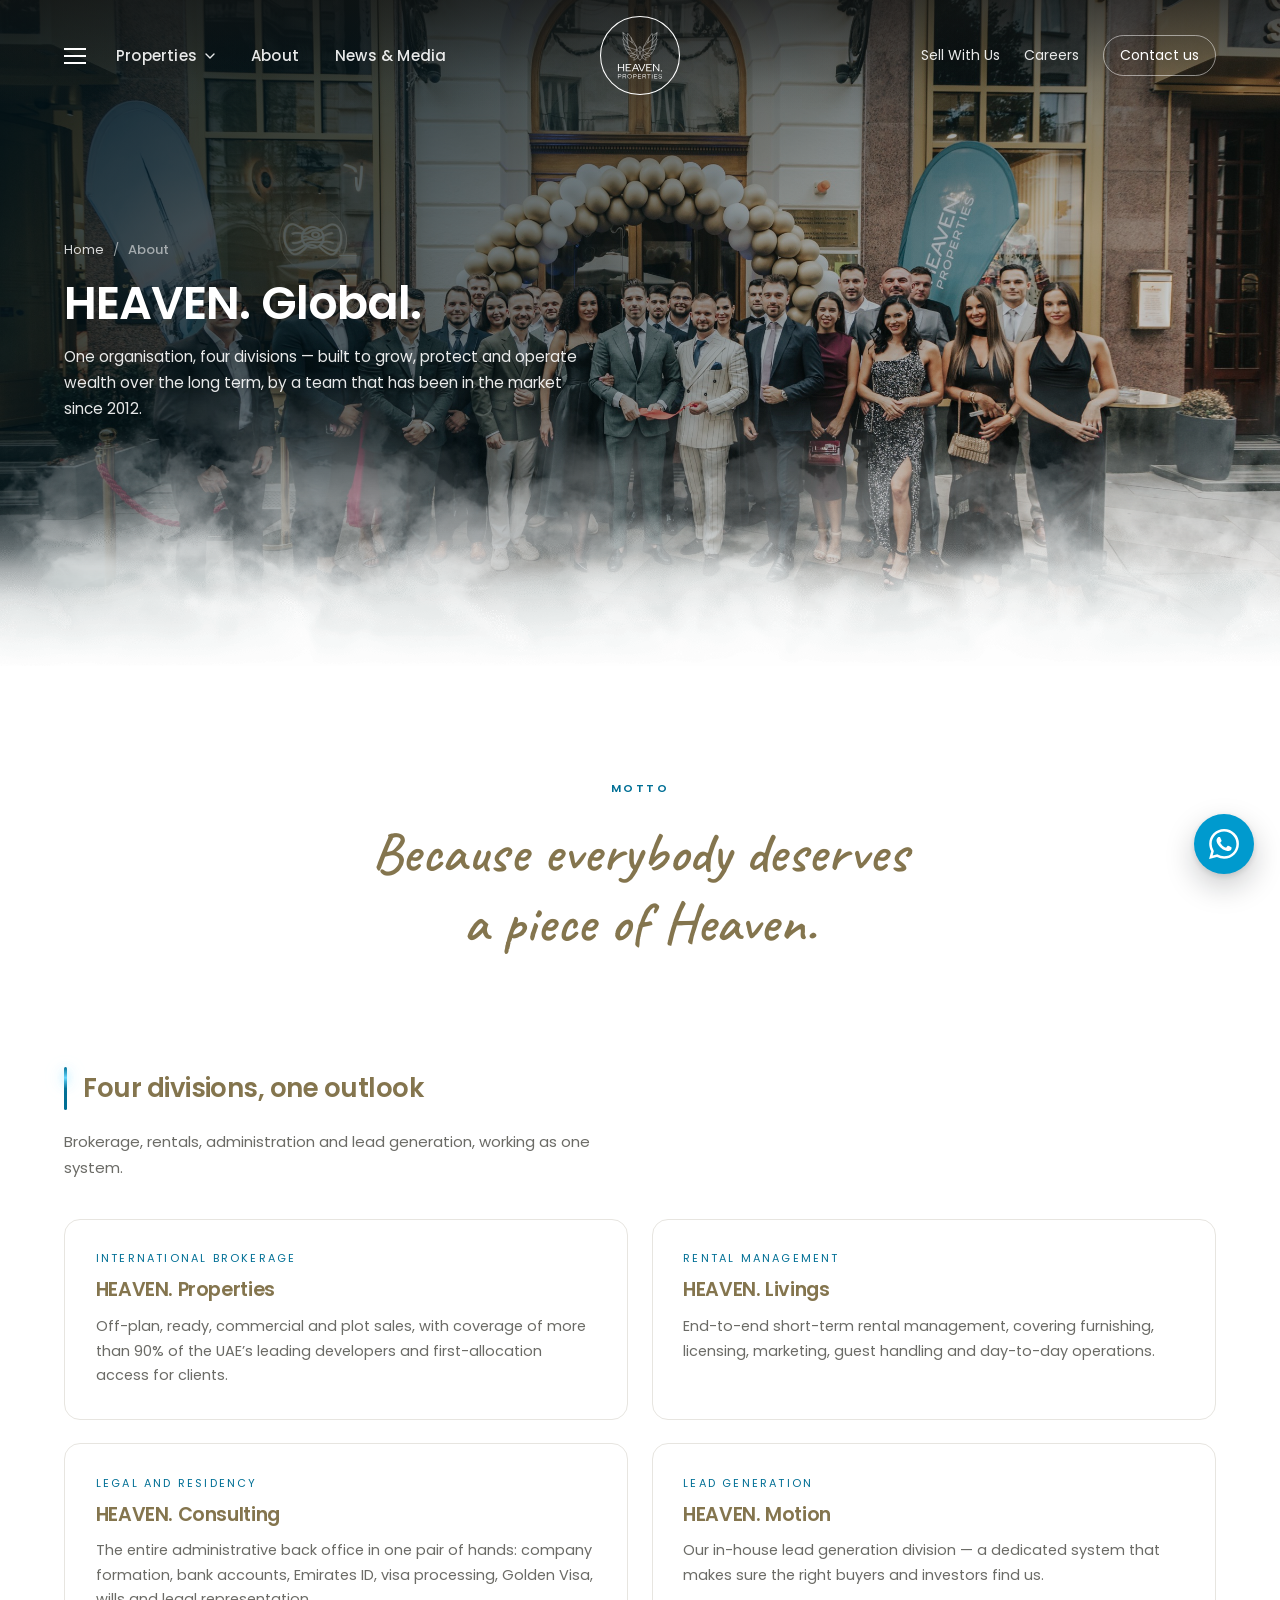
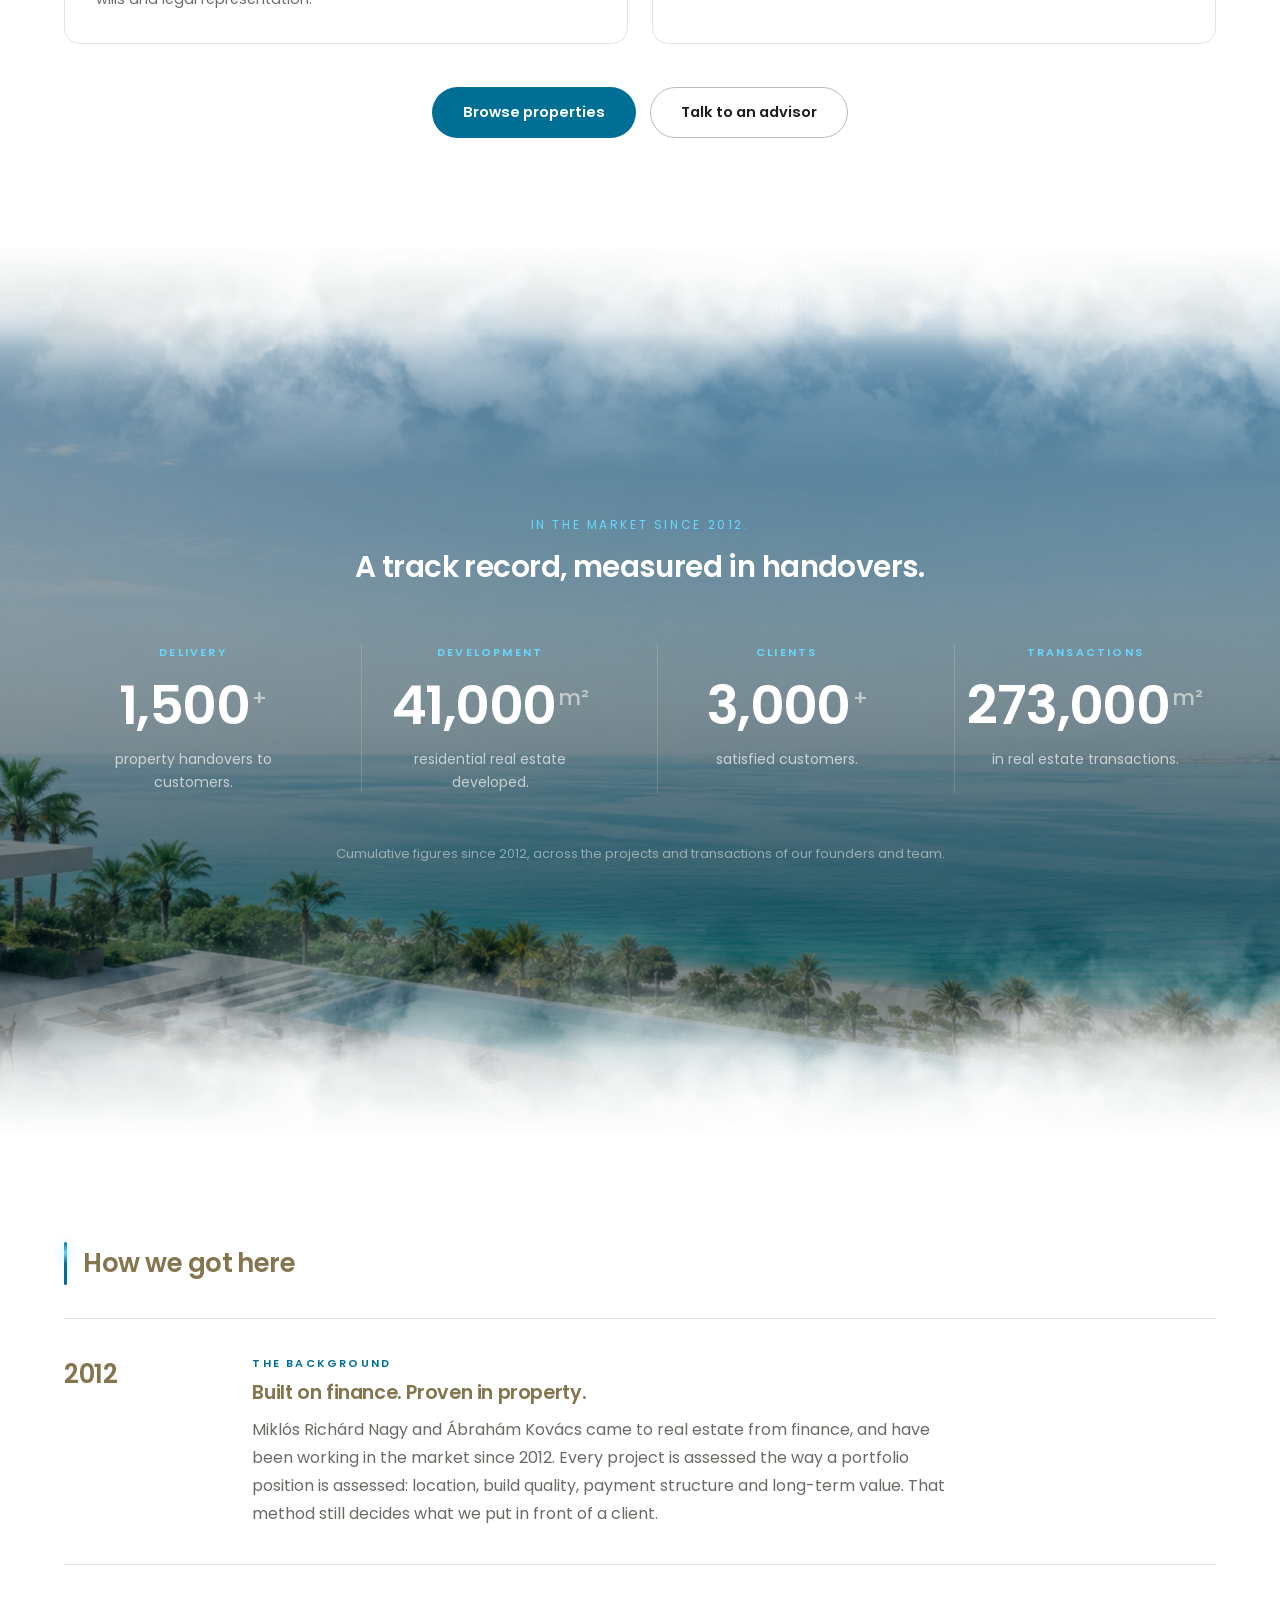
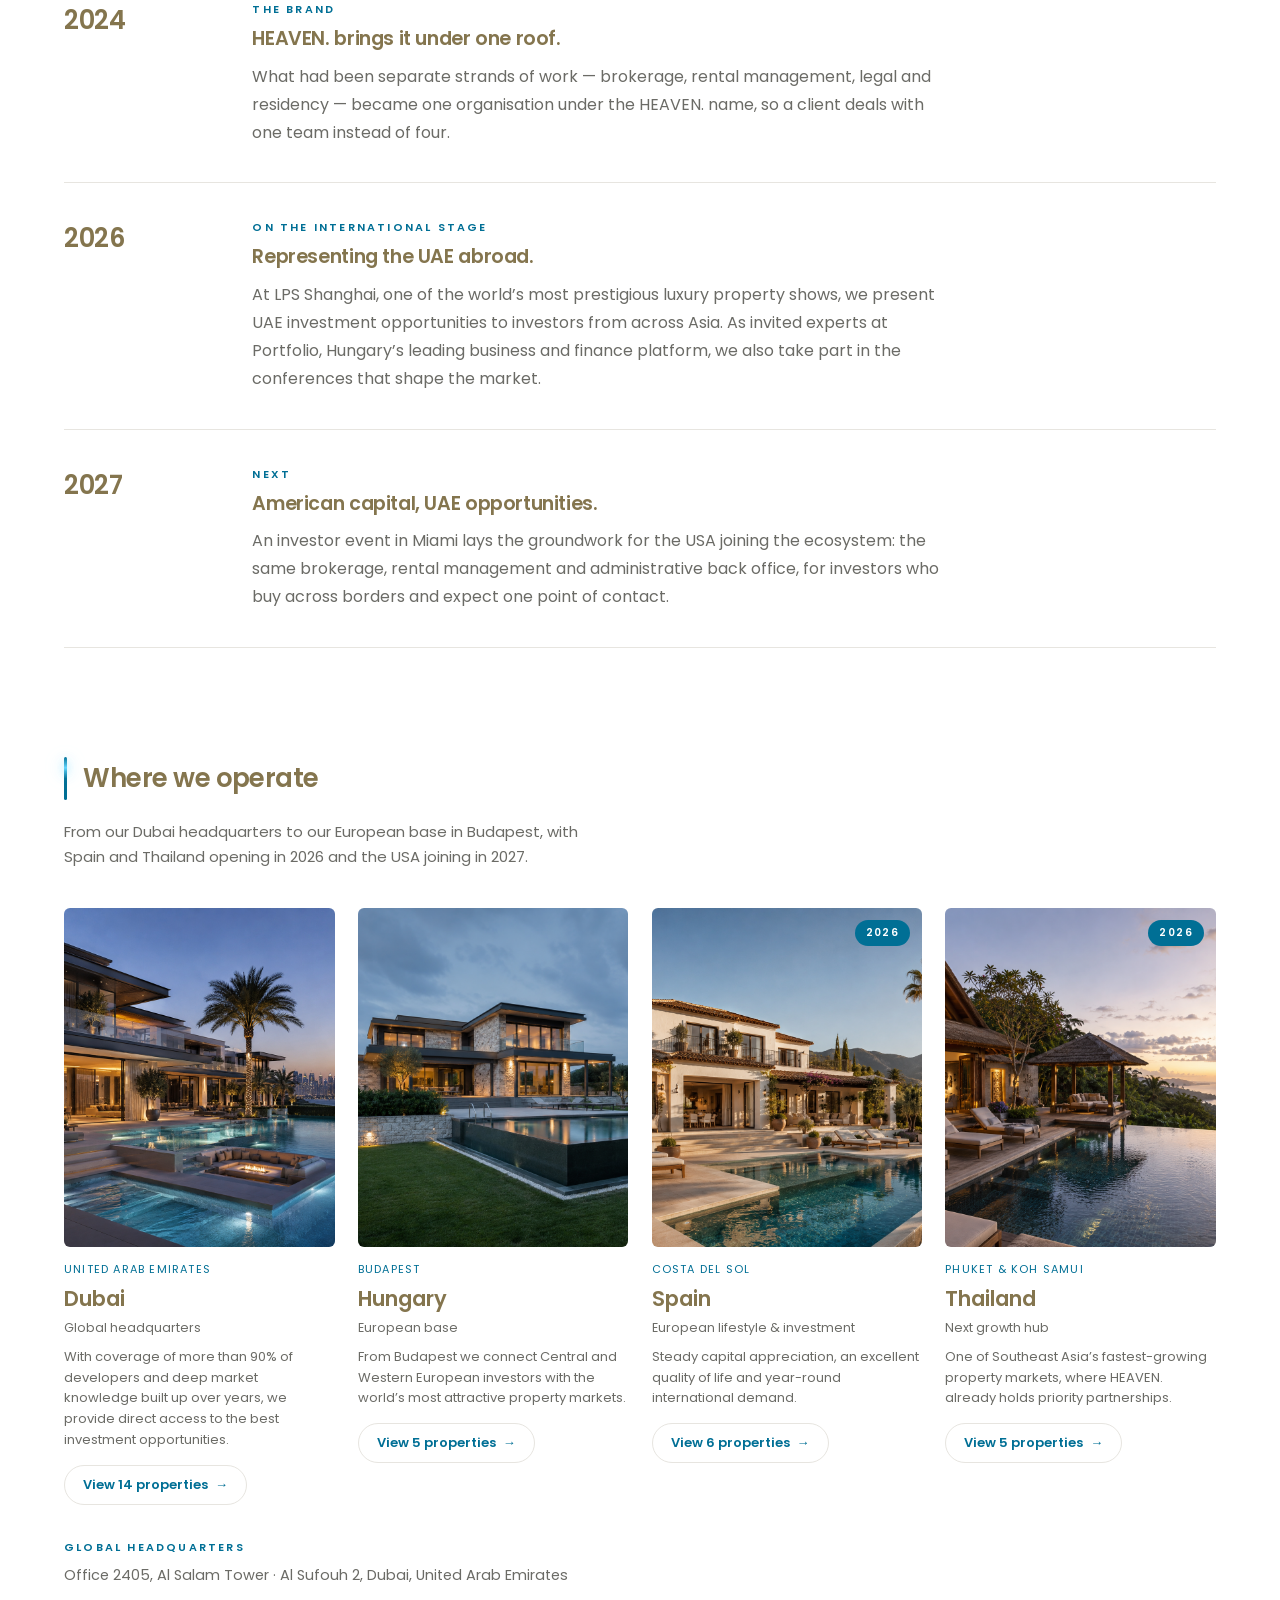
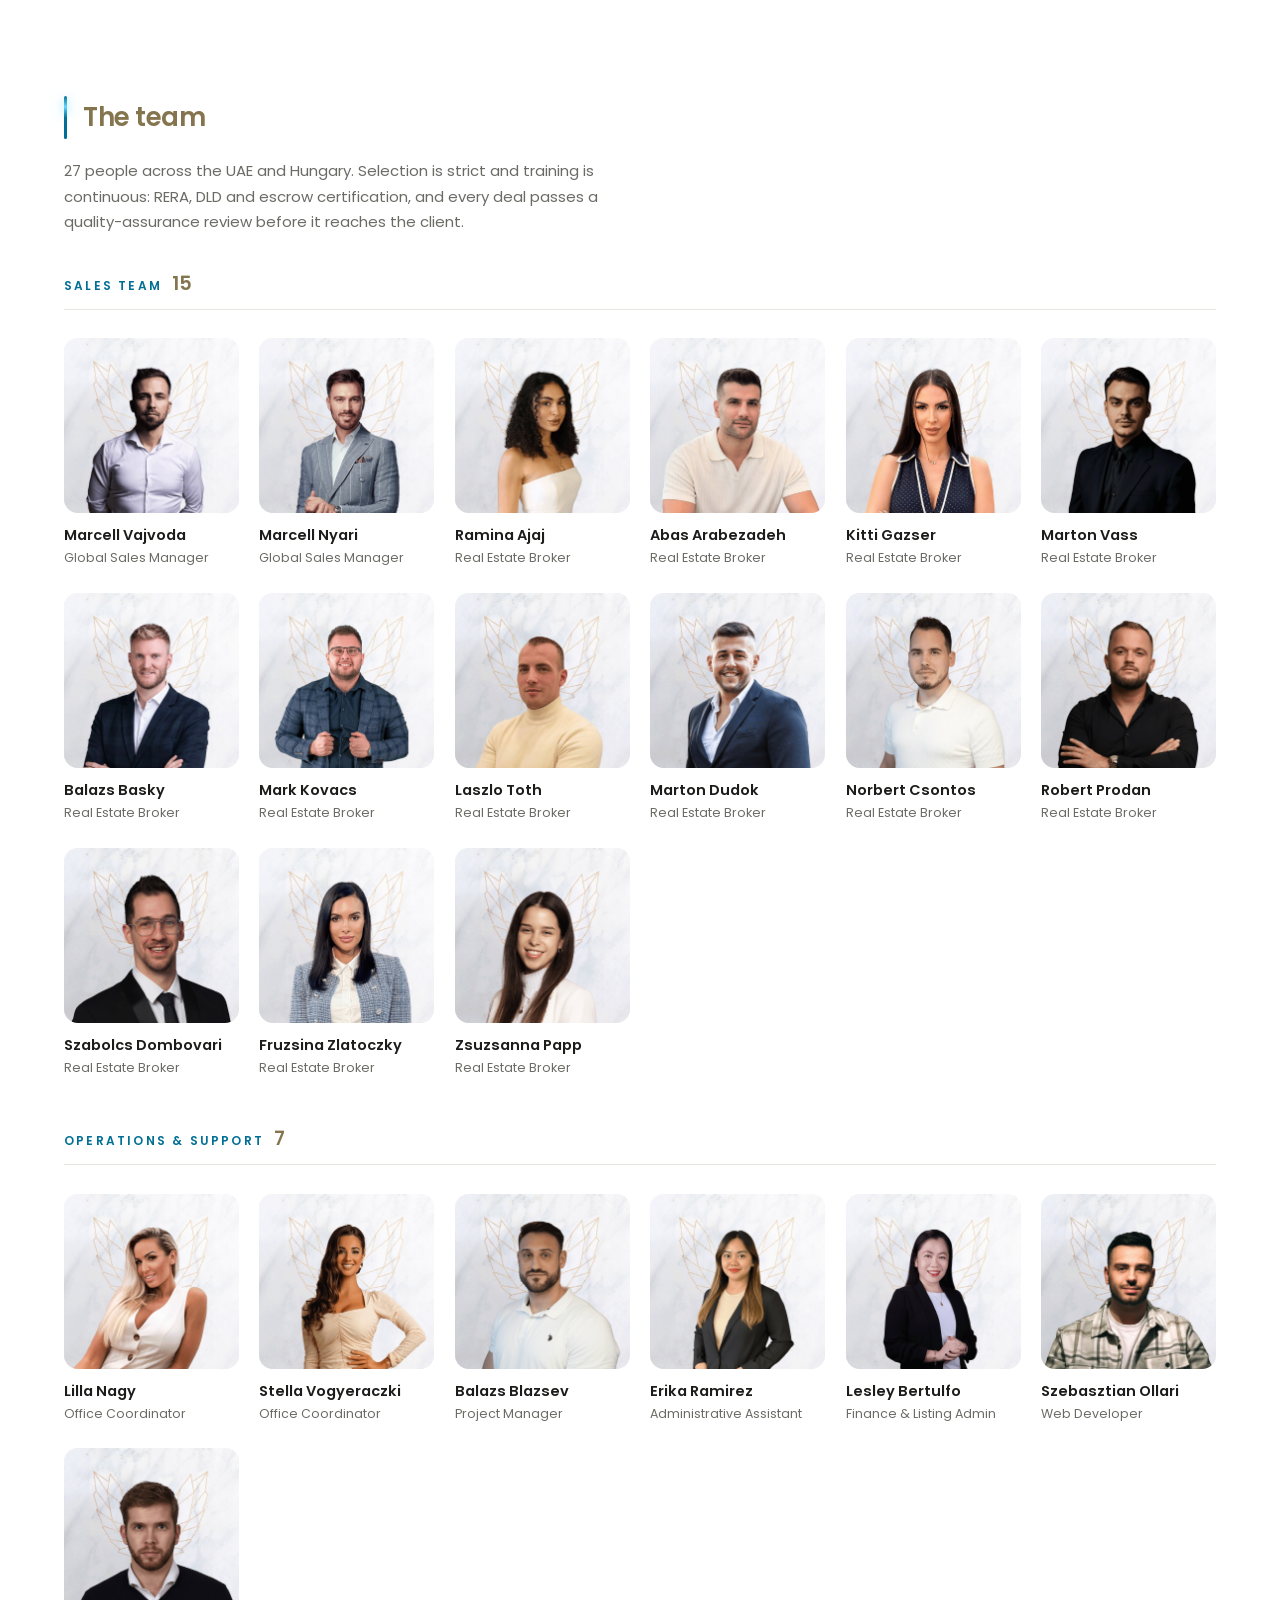
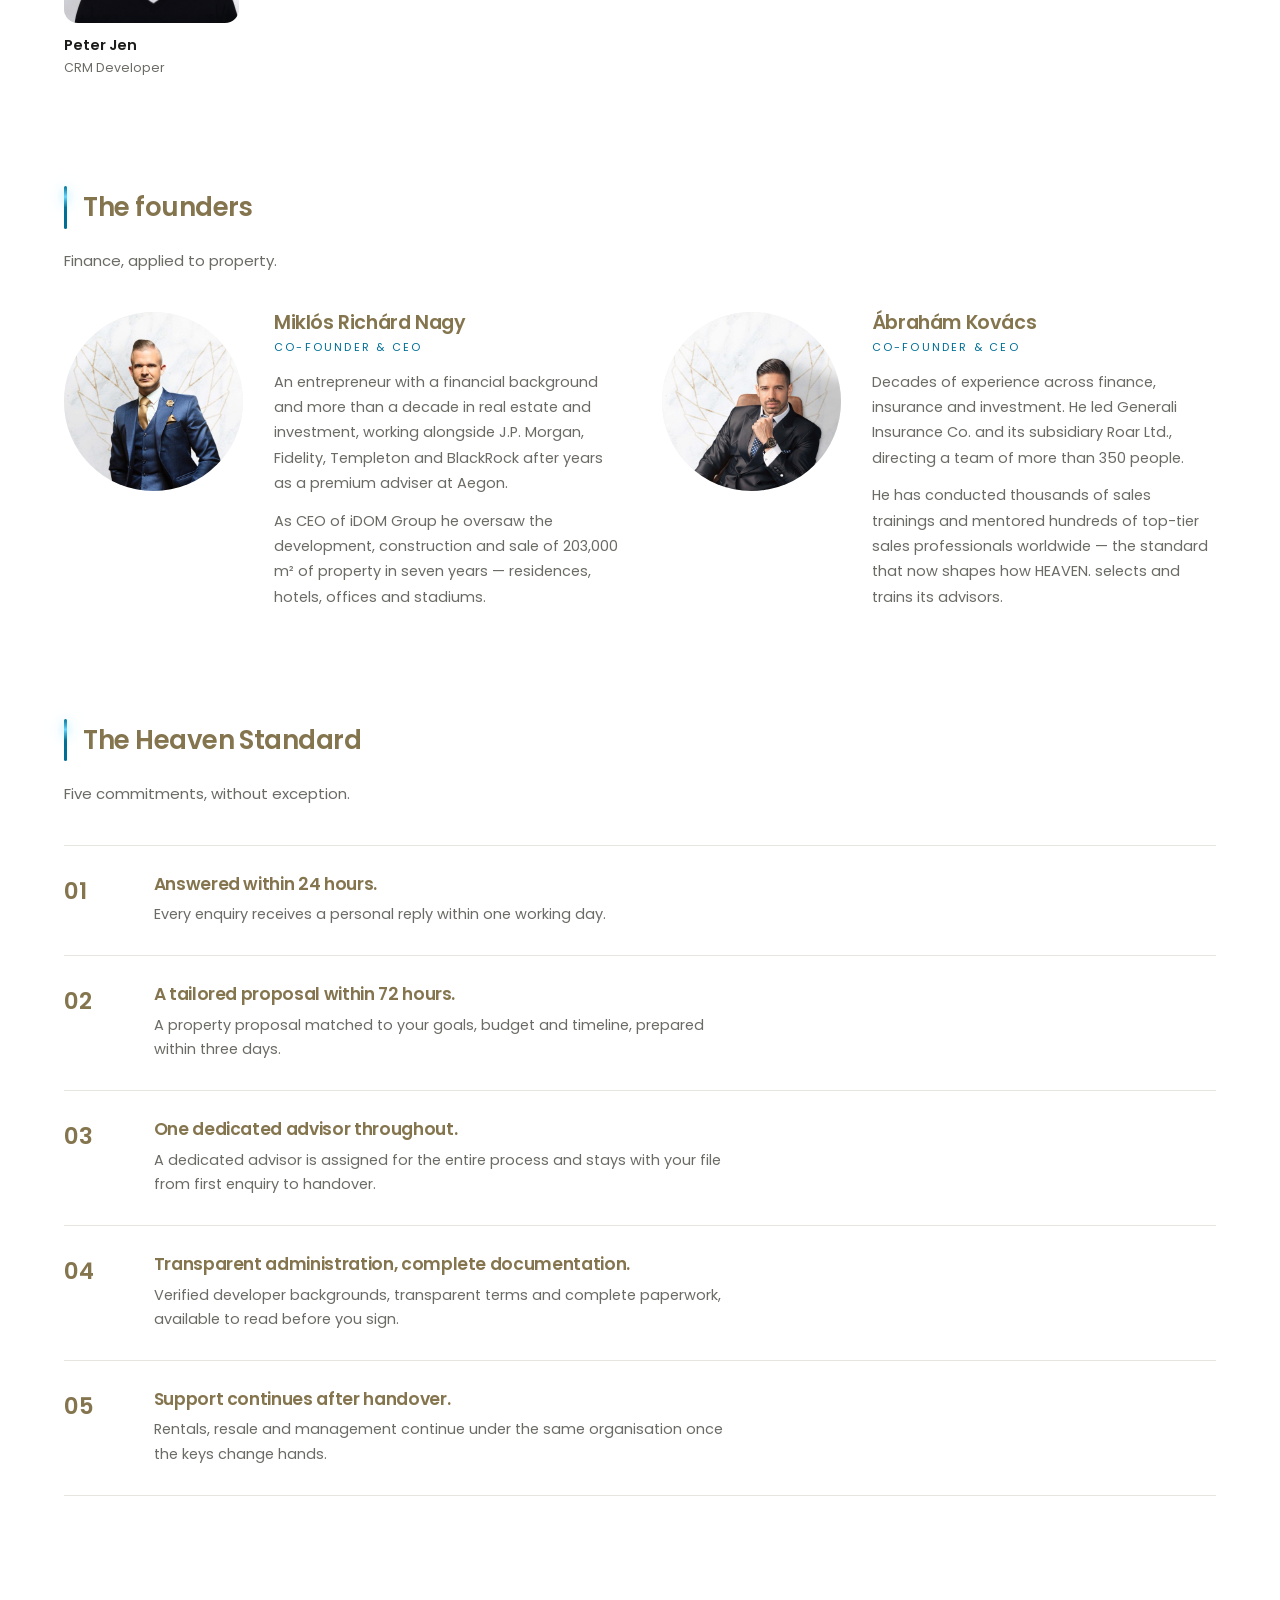
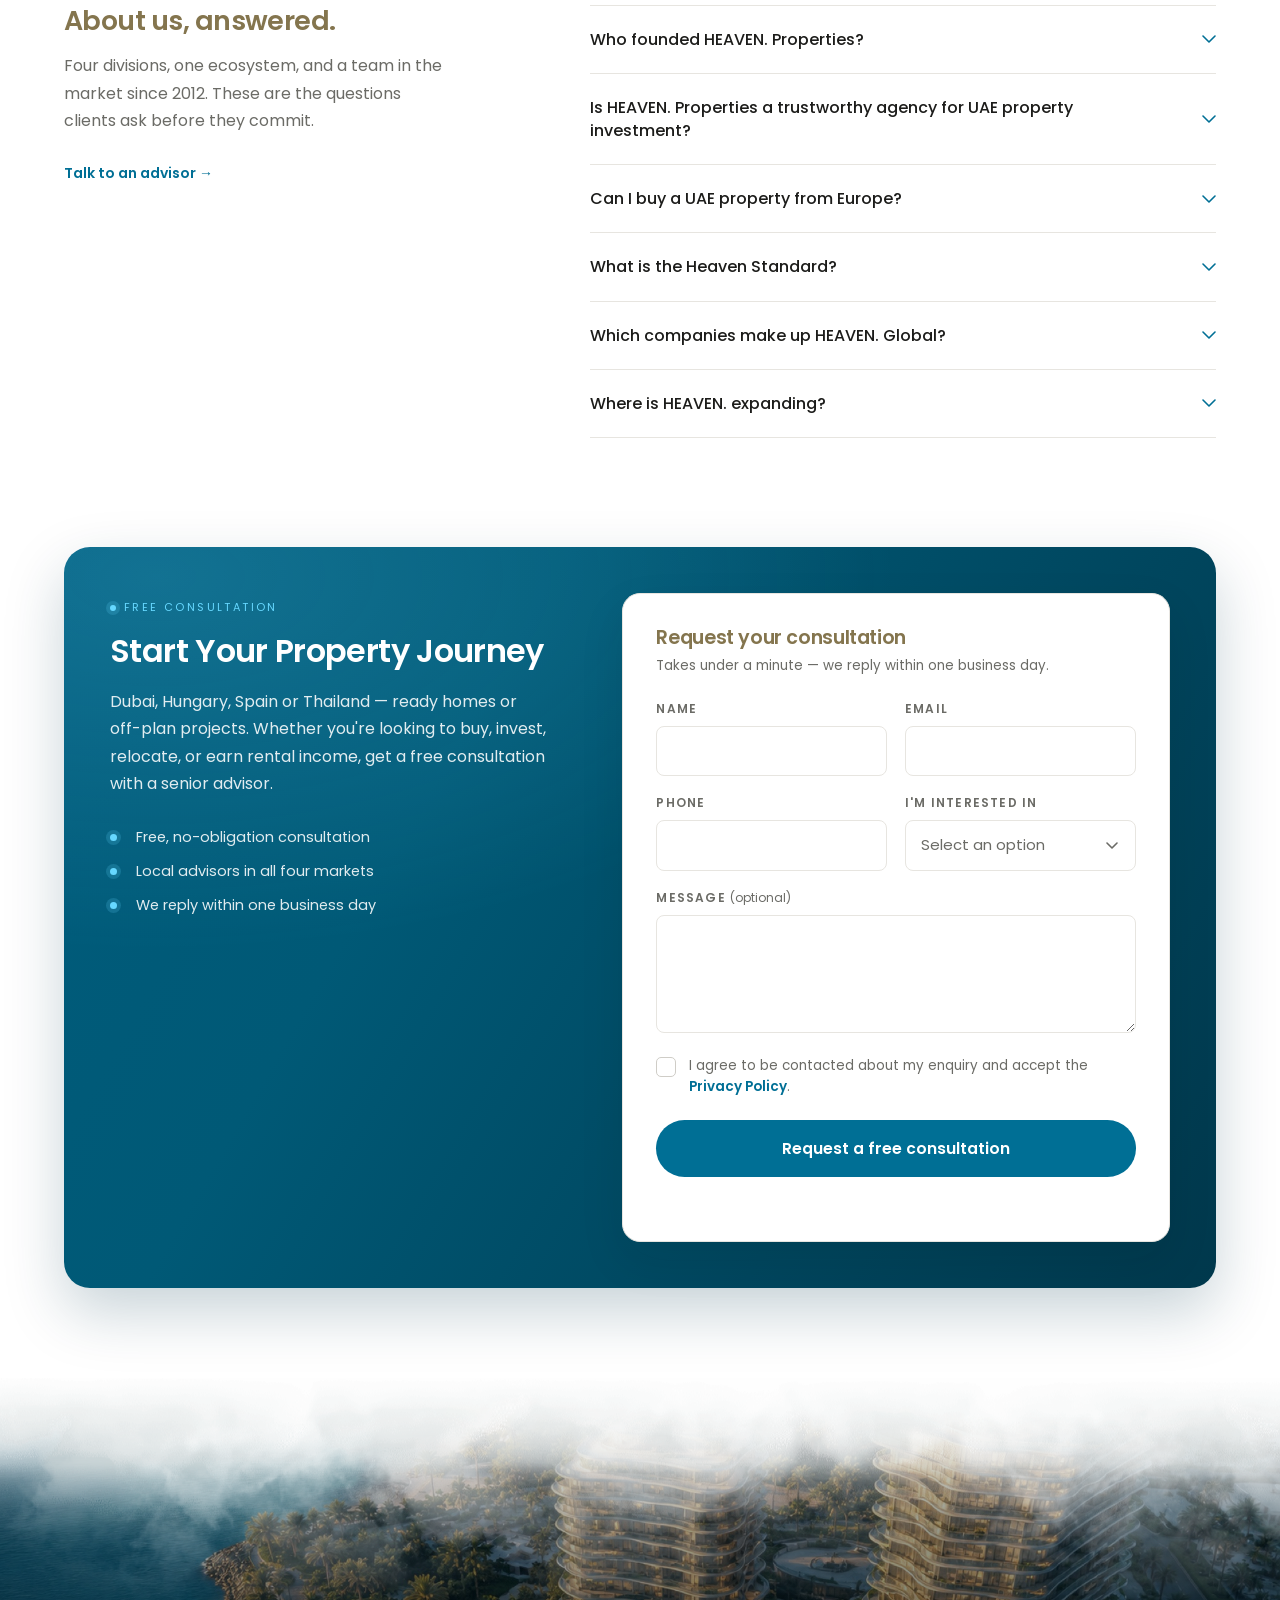
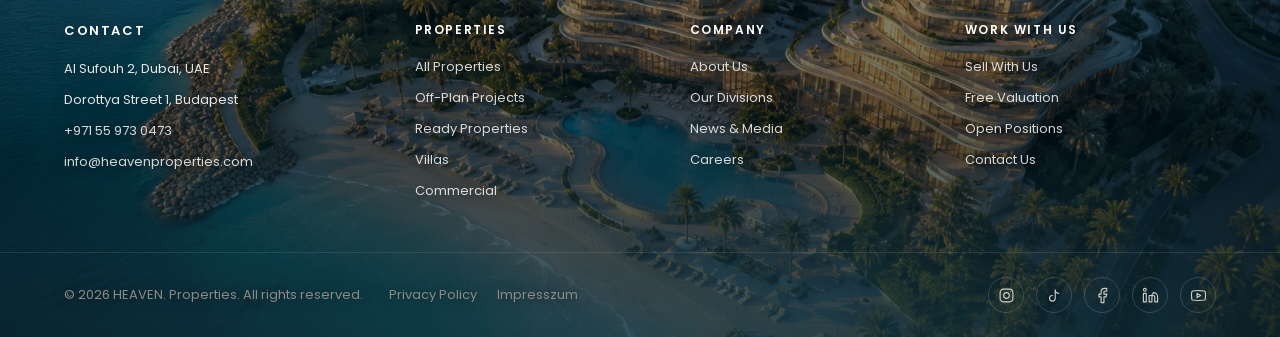
==== about.html @ e63c1677 "Fix photo tour top bar on mobile Co-Authored-By: Claude Opus 5 <noreply@anthropic.com>" ====
<!DOCTYPE html>
<html lang="en">
<head>
<meta charset="UTF-8">
<meta name="viewport" content="width=device-width, initial-scale=1.0">
<title>About &mdash; HEAVEN. Properties</title>
<meta name="description" content="HEAVEN. Global is a wealth-building ecosystem built on a team trading property since 2012: four divisions covering brokerage, rental management, legal and residency, and lead generation across the UAE, Hungary, Spain and Thailand.">
<link rel="preconnect" href="https://fonts.googleapis.com">
<link rel="preconnect" href="https://fonts.gstatic.com" crossorigin>
<link href="https://fonts.googleapis.com/css2?family=Poppins:wght@300;400;500;600;700&family=Caveat:wght@500;600&display=swap" rel="stylesheet">
<link rel="stylesheet" href="assets/styles.css?v=203">
</head>
<body>

<header class="site-header">
  <div class="header-overlay" id="headerOverlay">
    <div class="topbar">
      <div class="header-left">
        <button class="hamburger" id="hamburger" type="button" aria-label="Menu" aria-expanded="false" aria-controls="mobileMenu">
          <span></span><span></span><span></span>
        </button>
        <nav class="nav-left">
          <button class="nav-link" id="propertiesBtn" aria-expanded="false"
                  aria-controls="propertiesPanel" aria-haspopup="true">
            Properties
            <svg class="nav-chevron" width="10" height="6" viewBox="0 0 10 6" fill="none" aria-hidden="true">
              <path d="M1 1l4 4 4-4" stroke="currentColor" stroke-width="1.4" stroke-linecap="round" stroke-linejoin="round"/>
            </svg>
          </button>
          <a class="nav-link" href="/about.html">About</a>
          <a class="nav-link" href="/news.html">News &amp; Media</a>
        </nav>
      </div>

      <a class="logo" href="index.html" aria-label="Heaven Properties – home">
        <img src="/images/logo.svg" alt="Heaven Properties">
      </a>

      <div class="nav-right">
        <a href="/sell.html">Sell With Us</a>
        <a href="/careers.html">Careers</a>
        <a href="/contact.html" class="btn-ghost">Contact us</a>
      </div>
    </div>

    <div class="mega-panel" id="propertiesPanel" role="region" aria-label="Properties">
      <div class="mega-inner">
        <div class="mega-intro">
          <h2>Properties</h2>
          <p>Curated luxury homes across four destinations &mdash; from beachfront towers to lakeside estates.</p>
          <a href="/properties.html" class="pill">View All</a>
        </div>
        <div class="mega-cards">
          <a href="/properties.html?location=uae" class="dest-card">
            <div class="dest-swatch swatch" style="background-image:url('/images/country-dubai.png')"></div>
            <div class="dest-region">United Arab Emirates</div>
            <div class="dest-name">Dubai</div>
            <div class="dest-meta">Waterfront &amp; skyline residences</div>
          </a>
          <a href="/properties.html?location=hungary" class="dest-card">
            <div class="dest-swatch swatch" style="background-image:url('/images/country-hungary.png')"></div>
            <div class="dest-region">Budapest &amp; Balaton</div>
            <div class="dest-name">Hungary</div>
            <div class="dest-meta">Historic city &amp; lakeside estates</div>
          </a>
          <a href="/properties.html?location=spain" class="dest-card">
            <div class="dest-swatch swatch" style="background-image:url('/images/country-spain.png')"></div>
            <div class="dest-region">Costa del Sol &amp; Balearics</div>
            <div class="dest-name">Spain</div>
            <div class="dest-meta">Mediterranean villas &amp; fincas</div>
          </a>
          <a href="/properties.html?location=thailand" class="dest-card">
            <div class="dest-swatch swatch" style="background-image:url('/images/country-thailand.png')"></div>
            <div class="dest-region">Phuket &amp; Koh Samui</div>
            <div class="dest-name">Thailand</div>
            <div class="dest-meta">Tropical beachfront retreats</div>
          </a>
        </div>
      </div>
    </div>
  </div>

  </header>

<div class="mm-backdrop" id="mmBackdrop" hidden></div>
<div class="mobile-menu" id="mobileMenu" role="dialog" aria-modal="true" aria-label="Menu" hidden>
  <div class="mm-top">
    <button class="mm-close" id="mmClose" type="button" aria-label="Close menu">
      <svg viewBox="0 0 24 24" fill="none" stroke="currentColor" stroke-width="1.7" stroke-linecap="round" aria-hidden="true" focusable="false"><path d="M6 6 18 18M18 6 6 18"/></svg>
    </button>
  </div>

  <a class="mm-cta" href="/contact.html">
    <svg viewBox="0 0 24 24" aria-hidden="true"><path d="M3 6h18v12H3z"/><path d="m3 7 9 6 9-6"/></svg>
    Talk to an advisor
  </a>

  <nav class="mm-nav" aria-label="Main">
    <p class="mm-group">Browse</p>
    <a class="mm-item" href="/properties.html">
      <svg viewBox="0 0 24 24" aria-hidden="true"><path d="M3 10.5 12 4l9 6.5V20a1 1 0 0 1-1 1H4a1 1 0 0 1-1-1z"/><path d="M9.5 21v-6h5v6"/></svg>
      All properties</a>
    <a class="mm-item" href="/properties.html?location=uae">
      <svg viewBox="0 0 24 24" aria-hidden="true"><path d="M12 21s6.5-5.6 6.5-10.2A6.5 6.5 0 0 0 5.5 10.8C5.5 15.4 12 21 12 21Z"/><circle cx="12" cy="10.6" r="2.4"/></svg>
      Dubai</a>
    <a class="mm-item" href="/properties.html?location=hungary">
      <svg viewBox="0 0 24 24" aria-hidden="true"><path d="M12 21s6.5-5.6 6.5-10.2A6.5 6.5 0 0 0 5.5 10.8C5.5 15.4 12 21 12 21Z"/><circle cx="12" cy="10.6" r="2.4"/></svg>
      Hungary</a>
    <a class="mm-item" href="/properties.html?location=spain">
      <svg viewBox="0 0 24 24" aria-hidden="true"><path d="M12 21s6.5-5.6 6.5-10.2A6.5 6.5 0 0 0 5.5 10.8C5.5 15.4 12 21 12 21Z"/><circle cx="12" cy="10.6" r="2.4"/></svg>
      Spain</a>
    <a class="mm-item" href="/properties.html?location=thailand">
      <svg viewBox="0 0 24 24" aria-hidden="true"><path d="M12 21s6.5-5.6 6.5-10.2A6.5 6.5 0 0 0 5.5 10.8C5.5 15.4 12 21 12 21Z"/><circle cx="12" cy="10.6" r="2.4"/></svg>
      Thailand</a>

    <p class="mm-group">Company</p>
    <a class="mm-item" href="/about.html">
      <svg viewBox="0 0 24 24" aria-hidden="true"><circle cx="12" cy="12" r="9"/><path d="M12 16v-5M12 8h.01"/></svg>
      About</a>
    <a class="mm-item" href="/news.html">
      <svg viewBox="0 0 24 24" aria-hidden="true"><path d="M4 5h13v14H5a1 1 0 0 1-1-1z"/><path d="M17 8h3v9a2 2 0 0 1-3 1.7"/><path d="M7 9h7M7 13h7"/></svg>
      News &amp; Media</a>

    <p class="mm-group">Work with us</p>
    <a class="mm-item" href="/sell.html">
      <svg viewBox="0 0 24 24" aria-hidden="true"><path d="M3 9.5 12 4l9 5.5V20H3z"/><path d="M9 20v-5h6v5"/></svg>
      Sell With Us</a>
    <a class="mm-item" href="/careers.html">
      <svg viewBox="0 0 24 24" aria-hidden="true"><circle cx="9" cy="8" r="3.2"/><path d="M3 20a6 6 0 0 1 12 0"/><path d="M17 11h4M19 9v4"/></svg>
      Careers</a>
  </nav>

  <div class="mm-foot">
    <a href="tel:+971559730473">+971 55 973 0473</a>
    <a href="mailto:info@heavenproperties.com">info@heavenproperties.com</a>
  </div>
</div>

<div class="nav-scrim" id="navScrim" aria-hidden="true"></div>

<main class="about">
  <section class="page-hero">
    <div class="page-hero-bg" aria-hidden="true"></div>
    <div class="container page-hero-inner">
      <nav class="crumbs" aria-label="Breadcrumb">
        <a href="/index.html">Home</a><span>/</span>
        <span class="crumb-current">About</span>
      </nav>
      <h1>HEAVEN. Global.</h1>
      <p class="page-hero-lead">One organisation, four divisions &mdash; built to grow, protect and operate wealth over the long term, by a team that has been in the market since 2012.</p>
    </div>
    <!-- ugyanaz a kétrétegű felhősáv, mint a főoldali herónál:
         sodródó rétegek + a fehérbe futó tömör PNG -->
    <div class="hero-cloud-drift" aria-hidden="true">
      <span class="cloud-layer back"></span>
      <span class="cloud-layer mid"></span>
      <span class="cloud-layer front"></span>
    </div>
    <div class="hero-clouds" aria-hidden="true"></div>
  </section>

<section class="container motto">
  <span class="motto-label">Motto</span>
  <p class="motto-text">Because everybody deserves<br>a piece of Heaven.</p>
</section>

<section class="container about-divisions" id="divisions">
    <div class="section-head"><h2 class="section-title">Four divisions, one outlook</h2></div>
    <p class="section-lead">Brokerage, rentals, administration and lead generation, working as one system.</p>
    <div class="div-grid">
      <article class="div-card">
        <span class="div-eyebrow">International brokerage</span>
        <h3>HEAVEN. Properties</h3>
        <p>Off-plan, ready, commercial and plot sales, with coverage of more than 90% of the UAE&rsquo;s leading developers and first-allocation access for clients.</p>
      </article>
      <article class="div-card">
        <span class="div-eyebrow">Rental management</span>
        <h3>HEAVEN. Livings</h3>
        <p>End-to-end short-term rental management, covering furnishing, licensing, marketing, guest handling and day-to-day operations.</p>
      </article>
      <article class="div-card">
        <span class="div-eyebrow">Legal and residency</span>
        <h3>HEAVEN. Consulting</h3>
        <p>The entire administrative back office in one pair of hands: company formation, bank accounts, Emirates ID, visa processing, Golden Visa, wills and legal representation.</p>
      </article>
      <article class="div-card">
        <span class="div-eyebrow">Lead generation</span>
        <h3>HEAVEN. Motion</h3>
        <p>Our in-house lead generation division &mdash; a dedicated system that makes sure the right buyers and investors find us.</p>
      </article>
    </div>
    <div class="services-cta">
      <a class="btn-solid" href="/properties.html">Browse properties</a>
      <a class="btn-outline" href="#contact">Talk to an advisor</a>
    </div>
  </section>

<section class="stats-band">
  <div class="stats-bg" aria-hidden="true"></div>
  <div class="stats-glow" aria-hidden="true"></div>

  <!-- felhősáv felül: ugyanaz a felépítés, csak függőlegesen tükrözve -->
  <div class="cloud-band cloud-band--top" aria-hidden="true">
    <div class="cloud-drift">
      <span class="cloud-layer back"></span>
      <span class="cloud-layer front"></span>
    </div>
    <div class="cloud-solid"></div>
  </div>

  <div class="cloud-band cloud-band--bottom" aria-hidden="true">
    <div class="cloud-drift">
      <span class="cloud-layer back"></span>
      <span class="cloud-layer front"></span>
    </div>
    <div class="cloud-solid"></div>
  </div>

  <div class="container stats-inner">
  <div class="stats-head">
    <span class="stats-lead">In the market since 2012.</span>
    <h2>A track record, measured in handovers.</h2>
  </div>
  <div class="stats-grid">
    <div class="stat">
      <span class="stat-label">Delivery</span>
      <span class="stat-value">1,500<span class="stat-suffix">+</span></span>
      <span class="stat-desc">property handovers to customers.</span>
    </div>
    <div class="stat">
      <span class="stat-label">Development</span>
      <span class="stat-value">41,000<span class="stat-suffix">m²</span></span>
      <span class="stat-desc">residential real estate developed.</span>
    </div>
    <div class="stat">
      <span class="stat-label">Clients</span>
      <span class="stat-value">3,000<span class="stat-suffix">+</span></span>
      <span class="stat-desc">satisfied customers.</span>
    </div>
    <div class="stat">
      <span class="stat-label">Transactions</span>
      <span class="stat-value">273,000<span class="stat-suffix">m²</span></span>
      <span class="stat-desc">in real estate transactions.</span>
    </div>
  </div>
  <p class="stats-note">Cumulative figures since 2012, across the projects and transactions of our founders and team.</p>
</div>
</section>

  <section class="container about-timeline">
    <div class="section-head"><h2 class="section-title">How we got here</h2></div>
    <div class="tl-list">
      <article class="tl-item">
        <div class="tl-year">2012</div>
        <div class="tl-body">
          <span class="tl-eyebrow">The background</span>
          <h3>Built on finance. Proven in property.</h3>
          <p>Mikl&oacute;s Rich&aacute;rd Nagy and &Aacute;brah&aacute;m Kov&aacute;cs came to real estate from finance, and have been working in the market since 2012. Every project is assessed the way a portfolio position is assessed: location, build quality, payment structure and long-term value. That method still decides what we put in front of a client.</p>
        </div>
      </article>
      <article class="tl-item">
        <div class="tl-year">2024</div>
        <div class="tl-body">
          <span class="tl-eyebrow">The brand</span>
          <h3>HEAVEN. brings it under one roof.</h3>
          <p>What had been separate strands of work &mdash; brokerage, rental management, legal and residency &mdash; became one organisation under the HEAVEN. name, so a client deals with one team instead of four.</p>
        </div>
      </article>
      <article class="tl-item">
        <div class="tl-year">2026</div>
        <div class="tl-body">
          <span class="tl-eyebrow">On the international stage</span>
          <h3>Representing the UAE abroad.</h3>
          <p>At LPS Shanghai, one of the world&rsquo;s most prestigious luxury property shows, we present UAE investment opportunities to investors from across Asia. As invited experts at Portfolio, Hungary&rsquo;s leading business and finance platform, we also take part in the conferences that shape the market.</p>
        </div>
      </article>
      <article class="tl-item">
        <div class="tl-year">2027</div>
        <div class="tl-body">
          <span class="tl-eyebrow">Next</span>
          <h3>American capital, UAE opportunities.</h3>
          <p>An investor event in Miami lays the groundwork for the USA joining the ecosystem: the same brokerage, rental management and administrative back office, for investors who buy across borders and expect one point of contact.</p>
        </div>
      </article>
    </div>
  </section>

<section class="container about-locations">
    <div class="section-head"><h2 class="section-title">Where we operate</h2></div>
    <p class="section-lead">From our Dubai headquarters to our European base in Budapest, with Spain and Thailand opening in 2026 and the USA joining in 2027.</p>
    <div class="dest-grid">
      <article class="dest-card dest-card--static">
        <div class="dest-swatch swatch" style="background-image:url('/images/country-dubai.png')"></div>
        
        <div class="dest-region">United Arab Emirates</div>
        <div class="dest-name">Dubai</div>
        <div class="dest-meta">Global headquarters</div>
        <p class="dest-note">With coverage of more than 90% of developers and deep market knowledge built up over years, we provide direct access to the best investment opportunities.</p>
        <a class="dest-cta" href="/properties.html?location=uae">View 14 properties</a>
      </article>
      <article class="dest-card dest-card--static">
        <div class="dest-swatch swatch" style="background-image:url('/images/country-hungary.png')"></div>
        
        <div class="dest-region">Budapest</div>
        <div class="dest-name">Hungary</div>
        <div class="dest-meta">European base</div>
        <p class="dest-note">From Budapest we connect Central and Western European investors with the world&rsquo;s most attractive property markets.</p>
        <a class="dest-cta" href="/properties.html?location=hungary">View 5 properties</a>
      </article>
      <article class="dest-card dest-card--static">
        <div class="dest-swatch swatch" style="background-image:url('/images/country-spain.png')"></div>
        <span class="dest-flag">2026</span>
        <div class="dest-region">Costa del Sol</div>
        <div class="dest-name">Spain</div>
        <div class="dest-meta">European lifestyle &amp; investment</div>
        <p class="dest-note">Steady capital appreciation, an excellent quality of life and year-round international demand.</p>
        <a class="dest-cta" href="/properties.html?location=spain">View 6 properties</a>
      </article>
      <article class="dest-card dest-card--static">
        <div class="dest-swatch swatch" style="background-image:url('/images/country-thailand.png')"></div>
        <span class="dest-flag">2026</span>
        <div class="dest-region">Phuket &amp; Koh Samui</div>
        <div class="dest-name">Thailand</div>
        <div class="dest-meta">Next growth hub</div>
        <p class="dest-note">One of Southeast Asia&rsquo;s fastest-growing property markets, where HEAVEN. already holds priority partnerships.</p>
        <a class="dest-cta" href="/properties.html?location=thailand">View 5 properties</a>
      </article>
    </div>
    <address class="about-office">
      <span class="about-office-label">Global headquarters</span>
      Office 2405, Al Salam Tower &middot; Al Sufouh 2, Dubai, United Arab Emirates
    </address>
  </section>

<section class="container about-team">
    <div class="section-head"><h2 class="section-title">The team</h2></div>
    <p class="section-lead">27 people across the UAE and Hungary. Selection is strict and training is continuous: RERA, DLD and escrow certification, and every deal passes a quality-assurance review before it reaches the client.</p>

    <h3 class="team-head">Sales team <span>15</span></h3>
    <div class="tm-grid">
        <article class="tm">
          <div class="tm-photo"><img src="/images/team/vajvoda-marcell.jpg" alt="Marcell Vajvoda" loading="lazy"></div>
          <h4 class="tm-name">Marcell Vajvoda</h4><span class="tm-role">Global Sales Manager</span>
        </article>
        <article class="tm">
          <div class="tm-photo"><img src="/images/team/nyari-marcell.jpg" alt="Marcell Nyari" loading="lazy"></div>
          <h4 class="tm-name">Marcell Nyari</h4><span class="tm-role">Global Sales Manager</span>
        </article>
        <article class="tm">
          <div class="tm-photo"><img src="/images/team/ramina-ajaj.jpg" alt="Ramina Ajaj" loading="lazy"></div>
          <h4 class="tm-name">Ramina Ajaj</h4><span class="tm-role">Real Estate Broker</span>
        </article>
        <article class="tm">
          <div class="tm-photo"><img src="/images/team/abas-arabezadeh.jpg" alt="Abas Arabezadeh" loading="lazy"></div>
          <h4 class="tm-name">Abas Arabezadeh</h4><span class="tm-role">Real Estate Broker</span>
        </article>
        <article class="tm">
          <div class="tm-photo"><img src="/images/team/kitti-gazser.jpg" alt="Kitti Gazser" loading="lazy"></div>
          <h4 class="tm-name">Kitti Gazser</h4><span class="tm-role">Real Estate Broker</span>
        </article>
        <article class="tm">
          <div class="tm-photo"><img src="/images/team/marton-vass.jpg" alt="Marton Vass" loading="lazy"></div>
          <h4 class="tm-name">Marton Vass</h4><span class="tm-role">Real Estate Broker</span>
        </article>
        <article class="tm">
          <div class="tm-photo"><img src="/images/team/balazs-basky.jpg" alt="Balazs Basky" loading="lazy"></div>
          <h4 class="tm-name">Balazs Basky</h4><span class="tm-role">Real Estate Broker</span>
        </article>
        <article class="tm">
          <div class="tm-photo"><img src="/images/team/mark-kovacs.jpg" alt="Mark Kovacs" loading="lazy"></div>
          <h4 class="tm-name">Mark Kovacs</h4><span class="tm-role">Real Estate Broker</span>
        </article>
        <article class="tm">
          <div class="tm-photo"><img src="/images/team/laszlo-toth.jpg" alt="Laszlo Toth" loading="lazy"></div>
          <h4 class="tm-name">Laszlo Toth</h4><span class="tm-role">Real Estate Broker</span>
        </article>
        <article class="tm">
          <div class="tm-photo"><img src="/images/team/marton-dudok.jpg" alt="Marton Dudok" loading="lazy"></div>
          <h4 class="tm-name">Marton Dudok</h4><span class="tm-role">Real Estate Broker</span>
        </article>
        <article class="tm">
          <div class="tm-photo"><img src="/images/team/norbert-csontos.jpg" alt="Norbert Csontos" loading="lazy"></div>
          <h4 class="tm-name">Norbert Csontos</h4><span class="tm-role">Real Estate Broker</span>
        </article>
        <article class="tm">
          <div class="tm-photo"><img src="/images/team/robert-prodan.jpg" alt="Robert Prodan" loading="lazy"></div>
          <h4 class="tm-name">Robert Prodan</h4><span class="tm-role">Real Estate Broker</span>
        </article>
        <article class="tm">
          <div class="tm-photo"><img src="/images/team/szabolcs-dombovari.jpg" alt="Szabolcs Dombovari" loading="lazy"></div>
          <h4 class="tm-name">Szabolcs Dombovari</h4><span class="tm-role">Real Estate Broker</span>
        </article>
        <article class="tm">
          <div class="tm-photo"><img src="/images/team/fruzsina-zlatoczky.jpg" alt="Fruzsina Zlatoczky" loading="lazy"></div>
          <h4 class="tm-name">Fruzsina Zlatoczky</h4><span class="tm-role">Real Estate Broker</span>
        </article>
        <article class="tm">
          <div class="tm-photo"><img src="/images/team/zsuzsanna-papp.jpg" alt="Zsuzsanna Papp" loading="lazy"></div>
          <h4 class="tm-name">Zsuzsanna Papp</h4><span class="tm-role">Real Estate Broker</span>
        </article>
    </div>

    <h3 class="team-head team-head--second">Operations &amp; support <span>7</span></h3>
    <div class="tm-grid">
        <article class="tm">
          <div class="tm-photo"><img src="/images/team/lilla-nagy.jpg" alt="Lilla Nagy" loading="lazy"></div>
          <h4 class="tm-name">Lilla Nagy</h4><span class="tm-role">Office Coordinator</span>
        </article>
        <article class="tm">
          <div class="tm-photo"><img src="/images/team/stella-vogyeraczki.jpg" alt="Stella Vogyeraczki" loading="lazy"></div>
          <h4 class="tm-name">Stella Vogyeraczki</h4><span class="tm-role">Office Coordinator</span>
        </article>
        <article class="tm">
          <div class="tm-photo"><img src="/images/team/balazs-blazsev.jpg" alt="Balazs Blazsev" loading="lazy"></div>
          <h4 class="tm-name">Balazs Blazsev</h4><span class="tm-role">Project Manager</span>
        </article>
        <article class="tm">
          <div class="tm-photo"><img src="/images/team/erika-ramirez.jpg" alt="Erika Ramirez" loading="lazy"></div>
          <h4 class="tm-name">Erika Ramirez</h4><span class="tm-role">Administrative Assistant</span>
        </article>
        <article class="tm">
          <div class="tm-photo"><img src="/images/team/lesley-bertulfo.jpg" alt="Lesley Bertulfo" loading="lazy"></div>
          <h4 class="tm-name">Lesley Bertulfo</h4><span class="tm-role">Finance &amp; Listing Admin</span>
        </article>
        <article class="tm">
          <div class="tm-photo"><img src="/images/team/szebasztian-ollari.jpg" alt="Szebasztian Ollari" loading="lazy"></div>
          <h4 class="tm-name">Szebasztian Ollari</h4><span class="tm-role">Web Developer</span>
        </article>
        <article class="tm">
          <div class="tm-photo"><img src="/images/team/peter-jen.jpg" alt="Peter Jen" loading="lazy"></div>
          <h4 class="tm-name">Peter Jen</h4><span class="tm-role">CRM Developer</span>
        </article>
    </div>
  </section>

  <section class="container about-founders">
    <div class="section-head"><h2 class="section-title">The founders</h2></div>
    <p class="section-lead">Finance, applied to property.</p>
    <div class="founder-grid">
      <article class="founder">
        <div class="founder-photo"><img src="/images/team/miklos-nagy.jpg" alt="Mikl&oacute;s Rich&aacute;rd Nagy" loading="lazy"></div>
        <div class="founder-text">
          <h3>Mikl&oacute;s Rich&aacute;rd Nagy</h3>
          <span class="founder-role">Co-Founder &amp; CEO</span>
          <p>An entrepreneur with a financial background and more than a decade in real estate and investment, working alongside J.P. Morgan, Fidelity, Templeton and BlackRock after years as a premium adviser at Aegon.</p>
          <p>As CEO of iDOM Group he oversaw the development, construction and sale of 203,000 m&sup2; of property in seven years &mdash; residences, hotels, offices and stadiums.</p>
        </div>
      </article>
      <article class="founder">
        <div class="founder-photo"><img src="/images/team/abraham-kovacs.jpg" alt="&Aacute;brah&aacute;m Kov&aacute;cs" loading="lazy"></div>
        <div class="founder-text">
          <h3>&Aacute;brah&aacute;m Kov&aacute;cs</h3>
          <span class="founder-role">Co-Founder &amp; CEO</span>
          <p>Decades of experience across finance, insurance and investment. He led Generali Insurance Co. and its subsidiary Roar Ltd., directing a team of more than 350 people.</p>
          <p>He has conducted thousands of sales trainings and mentored hundreds of top-tier sales professionals worldwide &mdash; the standard that now shapes how HEAVEN. selects and trains its advisors.</p>
        </div>
      </article>
    </div>
  </section>

<section class="container about-standard">
    <div class="section-head"><h2 class="section-title">The Heaven Standard</h2></div>
    <p class="section-lead">Five commitments, without exception.</p>
    <ol class="std-list">
      <li class="std-item">
        <span class="std-num">01</span>
        <div><h3>Answered within 24 hours.</h3><p>Every enquiry receives a personal reply within one working day.</p></div>
      </li>
      <li class="std-item">
        <span class="std-num">02</span>
        <div><h3>A tailored proposal within 72 hours.</h3><p>A property proposal matched to your goals, budget and timeline, prepared within three days.</p></div>
      </li>
      <li class="std-item">
        <span class="std-num">03</span>
        <div><h3>One dedicated advisor throughout.</h3><p>A dedicated advisor is assigned for the entire process and stays with your file from first enquiry to handover.</p></div>
      </li>
      <li class="std-item">
        <span class="std-num">04</span>
        <div><h3>Transparent administration, complete documentation.</h3><p>Verified developer backgrounds, transparent terms and complete paperwork, available to read before you sign.</p></div>
      </li>
      <li class="std-item">
        <span class="std-num">05</span>
        <div><h3>Support continues after handover.</h3><p>Rentals, resale and management continue under the same organisation once the keys change hands.</p></div>
      </li>
    </ol>
  </section>

  <section class="faq">
    <div class="container faq-grid">
      <div class="faq-intro">
        <h2>About us, answered.</h2>
        <p>Four divisions, one ecosystem, and a team in the market since 2012. These are the questions clients ask before they commit.</p>
        <a class="link-teal" href="#contact">Talk to an advisor &rarr;</a>
      </div>
      <div class="faq-list">
      <details class="faq-item">
        <summary>
          Who founded HEAVEN. Properties?
          <svg class="faq-chevron" width="14" height="8" viewBox="0 0 14 8" fill="none" aria-hidden="true">
            <path d="M1 1l6 6 6-6" stroke="currentColor" stroke-width="1.6" stroke-linecap="round" stroke-linejoin="round"/>
          </svg>
        </summary>
        <div class="faq-answer">Mikl&oacute;s Rich&aacute;rd Nagy and &Aacute;brah&aacute;m Kov&aacute;cs, both from finance rather than estate agency. They have been working in property since 2012; the HEAVEN. brand brought their divisions under one roof in 2024. That background is why every project is assessed like a portfolio position: location, build quality, payment structure and long-term value.</div>
      </details>
      <details class="faq-item">
        <summary>
          Is HEAVEN. Properties a trustworthy agency for UAE property investment?
          <svg class="faq-chevron" width="14" height="8" viewBox="0 0 14 8" fill="none" aria-hidden="true">
            <path d="M1 1l6 6 6-6" stroke="currentColor" stroke-width="1.6" stroke-linecap="round" stroke-linejoin="round"/>
          </svg>
        </summary>
        <div class="faq-answer">Every advisor holds RERA, DLD and escrow certification, and every deal passes a quality-assurance review before it reaches you. We work with more than 90% of the UAE&rsquo;s leading developers, and the track record behind that is 1,500+ handovers and 273,000 m&sup2; transacted since 2012.</div>
      </details>
      <details class="faq-item">
        <summary>
          Can I buy a UAE property from Europe?
          <svg class="faq-chevron" width="14" height="8" viewBox="0 0 14 8" fill="none" aria-hidden="true">
            <path d="M1 1l6 6 6-6" stroke="currentColor" stroke-width="1.6" stroke-linecap="round" stroke-linejoin="round"/>
          </svg>
        </summary>
        <div class="faq-answer">Yes. Our European base in Budapest exists for exactly that, and HEAVEN. Consulting handles the administrative side &mdash; company formation, bank accounts, Emirates ID, visa processing and legal representation &mdash; so you deal with one organisation rather than five.</div>
      </details>
      <details class="faq-item">
        <summary>
          What is the Heaven Standard?
          <svg class="faq-chevron" width="14" height="8" viewBox="0 0 14 8" fill="none" aria-hidden="true">
            <path d="M1 1l6 6 6-6" stroke="currentColor" stroke-width="1.6" stroke-linecap="round" stroke-linejoin="round"/>
          </svg>
        </summary>
        <div class="faq-answer">Five commitments we hold to without exception: a personal reply within 24 hours, a tailored proposal within 72 hours, one dedicated advisor throughout, transparent administration with complete documentation, and continued support after handover.</div>
      </details>
      <details class="faq-item">
        <summary>
          Which companies make up HEAVEN. Global?
          <svg class="faq-chevron" width="14" height="8" viewBox="0 0 14 8" fill="none" aria-hidden="true">
            <path d="M1 1l6 6 6-6" stroke="currentColor" stroke-width="1.6" stroke-linecap="round" stroke-linejoin="round"/>
          </svg>
        </summary>
        <div class="faq-answer">Four divisions. HEAVEN. Properties handles brokerage, HEAVEN. Livings runs rental management, HEAVEN. Consulting carries the administrative and legal back office, and HEAVEN. Motion is our in-house lead generation.</div>
      </details>
      <details class="faq-item">
        <summary>
          Where is HEAVEN. expanding?
          <svg class="faq-chevron" width="14" height="8" viewBox="0 0 14 8" fill="none" aria-hidden="true">
            <path d="M1 1l6 6 6-6" stroke="currentColor" stroke-width="1.6" stroke-linecap="round" stroke-linejoin="round"/>
          </svg>
        </summary>
        <div class="faq-answer">Spain and Thailand open in 2026, joining the UAE and Hungary. The USA follows in 2027, with the groundwork already laid through an investor event in Miami.</div>
      </details>
      </div>
    </div>
  </section>

<section class="container contact" id="contact">
  <div class="contact-panel">
  <div class="contact-grid">
    <div class="contact-intro">
      <span class="contact-eyebrow">Free consultation</span>
      <h2>Start Your Property Journey</h2>
      <p>Dubai, Hungary, Spain or Thailand &mdash; ready homes or off-plan projects. Whether you're looking to buy, invest, relocate, or earn rental income, get a free consultation with a senior advisor.</p>
      <ul class="contact-points">
        <li>Free, no-obligation consultation</li>
        <li>Local advisors in all four markets</li>
        <li>We reply within one business day</li>
      </ul>
    </div>

    <form class="contact-form" id="contactForm" novalidate>
      <div class="contact-form-head">
        <h3>Request your consultation</h3>
        <p>Takes under a minute &mdash; we reply within one business day.</p>
      </div>
      <div class="field-row">
        <label class="field">
          <span>Name</span>
          <input type="text" name="name" autocomplete="name" required>
        </label>
        <label class="field">
          <span>Email</span>
          <input type="email" name="email" autocomplete="email" required>
        </label>
      </div>
      <div class="field-row">
        <label class="field">
          <span>Phone</span>
          <input type="tel" name="phone" autocomplete="tel">
        </label>
            <label class="field">
          <span>I'm interested in</span>
          <select name="interest" required>
            <option value="" disabled selected>Select an option</option>
            <option>Buying Property</option>
            <option>Investment Opportunities</option>
            <option>Visa &amp; Relocation</option>
            <option>Rental Management</option>
            <option>Other</option>
          </select>
        </label>
      </div>
      <label class="field">
        <span>Message <em>(optional)</em></span>
        <textarea name="message" rows="4"></textarea>
      </label>
      <label class="checkfield">
        <input type="checkbox" name="consent" required>
        <span class="checkbox-box" aria-hidden="true"></span>
        <span class="checkfield-text">I agree to be contacted about my enquiry and accept the <a href="/privacy.html" target="_blank" rel="noopener">Privacy Policy</a>.</span>
      </label>
      <button type="submit" class="btn-solid">Request a free consultation</button>
      <p class="form-note" id="formNote" role="status"></p>
    </form>
  </div>
  </div>
</section>
</main>

<footer class="site-footer">
  <div class="cloud-band cloud-band--top" aria-hidden="true">
    <div class="cloud-drift">
      <span class="cloud-layer back"></span>
      <span class="cloud-layer front"></span>
    </div>
    <div class="cloud-solid"></div>
  </div>

  <svg class="icon-sprite" aria-hidden="true" focusable="false">
    <symbol id="ic-instagram" viewBox="0 0 24 24">
      <rect x="3" y="3" width="18" height="18" rx="5"/>
      <circle cx="12" cy="12" r="4"/>
      <path d="M17.5 6.5h.01"/>
    </symbol>
    <symbol id="ic-tiktok" viewBox="0 0 24 24">
      <path d="M9 12a4 4 0 1 0 4 4V4a5 5 0 0 0 5 5"/>
    </symbol>
    <symbol id="ic-facebook" viewBox="0 0 24 24">
      <path d="M18 2h-3a5 5 0 0 0-5 5v3H7v4h3v8h4v-8h3l1-4h-4V7a1 1 0 0 1 1-1h3z"/>
    </symbol>
    <symbol id="ic-linkedin" viewBox="0 0 24 24">
      <path d="M16 8a6 6 0 0 1 6 6v7h-4v-7a2 2 0 0 0-4 0v7h-4v-9h4v1.5A6 6 0 0 1 16 8z"/>
      <rect x="2" y="9" width="4" height="12"/>
      <circle cx="4" cy="4" r="2"/>
    </symbol>
    <symbol id="ic-youtube" viewBox="0 0 24 24">
      <path d="M2.5 17a24.1 24.1 0 0 1 0-10 2 2 0 0 1 1.4-1.4 49.6 49.6 0 0 1 16.2 0A2 2 0 0 1 21.5 7a24.1 24.1 0 0 1 0 10 2 2 0 0 1-1.4 1.4 49.6 49.6 0 0 1-16.2 0A2 2 0 0 1 2.5 17"/>
      <path d="m10 15 5-3-5-3z"/>
    </symbol>
  </svg>

  <div class="container footer-grid">
    <div>
      <h5><a href="/contact.html">Contact</a></h5>
      <address class="footer-contact">
        <span>Al Sufouh 2, Dubai, UAE</span>
        <span>Dorottya Street 1, Budapest</span>
        <a href="tel:+971559730473">+971 55 973 0473</a>
        <a href="mailto:info@heavenproperties.com">info@heavenproperties.com</a>
      </address>
    </div>
    <div>
      <h5>Properties</h5>
      <a href="/properties.html">All Properties</a>
      <a href="/properties.html?status=off-plan">Off-Plan Projects</a>
      <a href="/properties.html?status=ready">Ready Properties</a>
      <a href="/properties.html?type=villa">Villas</a>
      <a href="/properties.html?type=commercial">Commercial</a>
    </div>
    <div>
      <h5>Company</h5>
      <a href="/about.html">About Us</a>
      <a href="/about.html#divisions">Our Divisions</a>
      <a href="/news.html">News &amp; Media</a>
      <a href="/careers.html">Careers</a>
    </div>
    <div>
      <h5>Work With Us</h5>
      <a href="/sell.html">Sell With Us</a>
      <a href="/sell.html#valuation">Free Valuation</a>
      <a href="/careers.html#positions">Open Positions</a>
      <a href="/contact.html">Contact Us</a>
    </div>
  </div>

  <div class="container footer-bottom">
    <div class="footer-legal">
      <span>&copy; 2026 HEAVEN. Properties. All rights reserved.</span>
      <nav class="footer-legal-links" aria-label="Legal">
        <a href="/privacy.html">Privacy Policy</a>
        <a href="/impresszum.html">Impresszum</a>
      </nav>
    </div>
    <div class="social-row">
      <a href="https://www.instagram.com/theheavenglobal/" target="_blank" rel="noopener" aria-label="Instagram"><svg aria-hidden="true" focusable="false"><use href="#ic-instagram"></use></svg></a>
      <a href="https://www.tiktok.com/@theheavenglobal" target="_blank" rel="noopener" aria-label="TikTok"><svg aria-hidden="true" focusable="false"><use href="#ic-tiktok"></use></svg></a>
      <a href="https://www.facebook.com/profile.php?id=61555367683600" target="_blank" rel="noopener" aria-label="Facebook"><svg aria-hidden="true" focusable="false"><use href="#ic-facebook"></use></svg></a>
      <a href="https://www.linkedin.com/company/101492278" target="_blank" rel="noopener" aria-label="LinkedIn"><svg aria-hidden="true" focusable="false"><use href="#ic-linkedin"></use></svg></a>
      <a href="https://www.youtube.com/@theheavenglobal" target="_blank" rel="noopener" aria-label="YouTube"><svg aria-hidden="true" focusable="false"><use href="#ic-youtube"></use></svg></a>
    </div>
  </div>
</footer>

<!-- WhatsApp widget: saját gomb + kártya, külső szkript nélkül -->
<div class="wa-widget" id="waWidget">
  <div class="wa-card" id="waCard" role="dialog" aria-labelledby="waTitle" hidden>
    <div class="wa-card-head">
      <span class="wa-avatar"><img src="/images/logo.svg" alt=""></span>
      <div class="wa-card-title">
        <strong id="waTitle">HEAVEN. Properties</strong>
        <span>Replies within 24 hours</span>
      </div>
      <button class="wa-close" id="waClose" type="button" aria-label="Close chat">
        <svg viewBox="0 0 24 24" aria-hidden="true" focusable="false"><path d="M6 6 18 18M18 6 6 18"/></svg>
      </button>
    </div>
    <div class="wa-card-body">
      <p class="wa-bubble">Hi there! &#128075;<br>Looking for your piece of HEAVEN.? Send us a message on WhatsApp and a dedicated advisor will get back to you.</p>
    </div>
    <div class="wa-card-foot">
      <a class="wa-start" href="https://wa.me/971559730473?text=Hi%20HEAVEN.%20Properties%2C%20I%E2%80%99d%20like%20to%20know%20more." target="_blank" rel="noopener">
        <svg viewBox="0 0 24 24" aria-hidden="true" focusable="false"><path d="M17.472 14.382c-.297-.149-1.758-.867-2.03-.967-.273-.099-.471-.148-.67.15-.197.297-.767.966-.94 1.164-.173.199-.347.223-.644.075-.297-.15-1.255-.463-2.39-1.475-.883-.788-1.48-1.761-1.653-2.059-.173-.297-.018-.458.13-.606.134-.133.298-.347.446-.52.149-.174.198-.298.298-.497.099-.198.05-.371-.025-.52-.075-.149-.669-1.612-.916-2.207-.242-.579-.487-.5-.669-.51-.173-.008-.371-.01-.57-.01-.198 0-.52.074-.792.372-.272.297-1.04 1.016-1.04 2.479 0 1.462 1.065 2.875 1.213 3.074.149.198 2.096 3.2 5.077 4.487.709.306 1.262.489 1.694.625.712.227 1.36.195 1.871.118.571-.085 1.758-.719 2.006-1.413.248-.694.248-1.289.173-1.413-.074-.124-.272-.198-.57-.347m-5.421 7.403h-.004a9.87 9.87 0 0 1-5.031-1.378l-.361-.214-3.741.982.998-3.648-.235-.374a9.86 9.86 0 0 1-1.51-5.26c.001-5.45 4.436-9.884 9.888-9.884 2.64 0 5.122 1.03 6.988 2.898a9.825 9.825 0 0 1 2.893 6.994c-.003 5.45-4.437 9.884-9.885 9.884m8.413-18.297A11.815 11.815 0 0 0 12.05 0C5.495 0 .16 5.335.157 11.892c0 2.096.547 4.142 1.588 5.945L.057 24l6.305-1.654a11.882 11.882 0 0 0 5.683 1.448h.005c6.554 0 11.89-5.335 11.893-11.893a11.821 11.821 0 0 0-3.48-8.413Z"/></svg>
        Start chat
      </a>
    </div>
  </div>
  <button class="wa-fab" id="waFab" type="button" aria-expanded="false" aria-controls="waCard" aria-label="Chat with us on WhatsApp">
    <svg class="wa-fab-icon" viewBox="0 0 24 24" aria-hidden="true" focusable="false"><path d="M17.472 14.382c-.297-.149-1.758-.867-2.03-.967-.273-.099-.471-.148-.67.15-.197.297-.767.966-.94 1.164-.173.199-.347.223-.644.075-.297-.15-1.255-.463-2.39-1.475-.883-.788-1.48-1.761-1.653-2.059-.173-.297-.018-.458.13-.606.134-.133.298-.347.446-.52.149-.174.198-.298.298-.497.099-.198.05-.371-.025-.52-.075-.149-.669-1.612-.916-2.207-.242-.579-.487-.5-.669-.51-.173-.008-.371-.01-.57-.01-.198 0-.52.074-.792.372-.272.297-1.04 1.016-1.04 2.479 0 1.462 1.065 2.875 1.213 3.074.149.198 2.096 3.2 5.077 4.487.709.306 1.262.489 1.694.625.712.227 1.36.195 1.871.118.571-.085 1.758-.719 2.006-1.413.248-.694.248-1.289.173-1.413-.074-.124-.272-.198-.57-.347m-5.421 7.403h-.004a9.87 9.87 0 0 1-5.031-1.378l-.361-.214-3.741.982.998-3.648-.235-.374a9.86 9.86 0 0 1-1.51-5.26c.001-5.45 4.436-9.884 9.888-9.884 2.64 0 5.122 1.03 6.988 2.898a9.825 9.825 0 0 1 2.893 6.994c-.003 5.45-4.437 9.884-9.885 9.884m8.413-18.297A11.815 11.815 0 0 0 12.05 0C5.495 0 .16 5.335.157 11.892c0 2.096.547 4.142 1.588 5.945L.057 24l6.305-1.654a11.882 11.882 0 0 0 5.683 1.448h.005c6.554 0 11.89-5.335 11.893-11.893a11.821 11.821 0 0 0-3.48-8.413Z"/></svg>
    <svg class="wa-fab-close" viewBox="0 0 24 24" aria-hidden="true" focusable="false"><path d="M6 6 18 18M18 6 6 18"/></svg>
  </button>
</div>

<script src="assets/app.js?v=202" defer></script>
</body>
</html>
---- assets/styles.css ----
:root{
    --ink:#1c1c1a;
    --muted:#6b6b66;
    --line:#e7e5e0;
    --bg:#ffffff;
    --bg-soft:#f5f4f1;
    /* márkacián – csak SÖTÉT háttéren (fehéren 1.2:1, olvashatatlan) */
    /* Az alapszín: Pantone 801 C / rgb(0,154,206). Ebből épül az egész
       kék skála – a sötét háttérgradiensek és a világos fény-árnyalat is. */
    --brand:#009ace;
    /* világos árnyalat: fények, akcentusvonalak és apró feliratok sötét
       felületen (a #009ace ott 1,9–3,4 lenne, tehát olvashatatlan) */
    --brand-light:#66d8ff;
    /* ugyanaz a hue mélyítve, világos háttéren olvasható (~5:1) */
    --accent:#006f95;
    --accent-dark:#00526d;
    /* meleg borostyán – szintén csak fényként/kiemelésként, fehéren
       ~1.9:1, tehát szövegnek nem való */
    --amber:#faab35;
    /* meleg arany – világos lapon nagy címekhez (fehéren 4.53:1, tört fehéren
       4.12:1: 24px+ félkövér szövegnél átmegy; kis szöveghez NEM elég) */
    --gold:#84754e;
    --font:'Poppins', -apple-system, BlinkMacSystemFont, 'Segoe UI', sans-serif;

    /* layout: az eredeti oldal 1920px-es max szélessége és 5vw oldalpaddingje */
    --maxw:1920px;
    --pad:clamp(20px, 5vw, 96px);
    --gap:20px;
    /* a felhősáv magassága, és amennyivel a hero szöveg fölé kerül */
    --cloud-h:clamp(130px, 16vw, 270px);
    --hero-pad-b:clamp(150px, 14vw, 235px);
    /* szekciók közti levegő – a "lélegző" elrendezés alapmértéke */
    --section-gap:clamp(72px, 8.5vw, 150px);

    --c1:#8a9a8b; /* sage */
    --c2:#b98763; /* terracotta */
    --c3:#6f8398; /* dusty blue */
    --c4:#c9a876; /* sand */
    --c5:#8d7a95; /* mauve */
    --c6:#93826c; /* taupe */
    --c7:#6f9086; /* pine */
    --c8:#b3763f; /* clay */
  }
  *{box-sizing:border-box; margin:0; padding:0;}
  @media(prefers-reduced-motion:no-preference){
    html{scroll-behavior:smooth;}
  }
  body{
    font-family:var(--font);
    color:var(--ink);
    background:var(--bg);
    -webkit-font-smoothing:antialiased;
  }
  img,svg{display:block; max-width:100%;}
  a{color:inherit; text-decoration:none;}
  ul{list-style:none;}
  /* a Poppins nagy méretben lazán szedett, ezért enyhén szorosabb tracking */
  h1,h2,h3{font-family:var(--font); font-weight:600; line-height:1.18; letter-spacing:-.02em;}
  /* csak vízszintesen középre: a függőleges margót a section szabály adja */
  .container{max-width:var(--maxw); margin-inline:auto; padding:0 var(--pad);}
  /* A hidden attribútum UA-alapértelmezése display:none, amit BÁRMELY saját
     display szabály felülír (pl. display:flex) – ilyenkor a "rejtett" elem
     tovább foglalja a helyet. Ez globálisan zárja ki a hibát. */
  [hidden]{display:none !important;}

  /* Félkövér kiemelés a szövegben = arany. (Az aranynak fehéren 4,53:1 a
     kontrasztja, tehát normál szövegméretnél is átmegy.) */
  strong, b{color:var(--gold);}
  /* Gombokban NEM: ott a gomb saját színe viszi a feliratot. */
  button strong, button b,
  .btn-solid strong, .btn-solid b,
  .btn-outline strong, .btn-outline b,
  .btn-ghost strong, .btn-ghost b,
  .hero-btn strong, .hero-btn b,
  .pill strong, .pill b{color:inherit;}
  /* Sötét felületeken sem: ott az arany 1,1–2,8:1 lenne, vagyis olvashatatlan. */
  .feature-dark strong, .feature-dark b,
  .contact-panel strong, .contact-panel b,
  .stats-band strong, .stats-band b,
  .site-footer strong, .site-footer b,
  .lightbox strong, .lightbox b,
  .mega-panel strong, .mega-panel b,
  .agent-card strong, .agent-card b,
  .wa-card strong, .wa-card b{color:inherit;}



  .swatch{background-size:cover; background-position:center;}

  /* ---------- Header ---------- */
  header.site-header{
    position:relative;
    color:#fff;
  }
  .header-overlay{
    /* a hero tartalma z-index:2, a fejlécnek e fölé kell kerülnie,
       különben a hero cím átüt a nyitott dropdown panelen */
    position:absolute; top:0; left:0; right:0; z-index:20;
    background:linear-gradient(180deg, rgba(20,18,16,.55), rgba(20,18,16,.05) 75%, transparent);
  }
  /* Nyitott menünél a főoldal áttetsző fejléce is felveszi a gradienst.
     Külön réteg, mert két eltérő szerkezetű gradiens között a böngésző nem tud
     átmenetet animálni – az opacitás viszont animálható.
     z-index:-1: a fejléc saját háttere fölé, de a tartalma alá kerül. */
  .header-overlay::before{
    content:""; position:absolute; inset:0; z-index:-1; pointer-events:none;
    background:
      radial-gradient(85% 210% at 16% 0%, rgba(102,216,255,.22), transparent 58%),
      linear-gradient(100deg, #005c7c 0%, #004258 52%, #002e3d 100%);
    opacity:0; transition:opacity .35s ease;
  }
  .header-overlay.nav-open::before{opacity:1;}

  /* Nyitott menü mögött az oldal elsötétül és elmosódik. A fejléc z-indexe 20,
     ezért a réteg 15-ön ül: a tartalmat takarja, a fejlécet nem. */
  .nav-scrim{
    position:fixed; inset:0; z-index:15;
    background:rgba(5,13,16,.5);
    backdrop-filter:blur(7px); -webkit-backdrop-filter:blur(7px);
    opacity:0; visibility:hidden; pointer-events:none;
    transition:opacity .3s ease, visibility .3s;
  }
  body.nav-open .nav-scrim{opacity:1; visibility:visible; pointer-events:auto;}
  @media(prefers-reduced-motion:reduce){
    .nav-scrim, .header-overlay::before{transition:none;}
  }
  /* egy sor: bal menü | középen a logó | jobb oldali gombok.
     az 1fr auto 1fr miatt a logó akkor is pontosan középen marad,
     ha a két szélső sáv tartalma eltérő szélességű */
  .topbar{
    display:grid;
    grid-template-columns:1fr auto 1fr;
    grid-template-areas:"left logo actions";
    align-items:center; gap:24px;
    padding:16px var(--pad);
    max-width:var(--maxw); margin:0 auto;
  }
  .header-left{
    grid-area:left; justify-self:start;
    display:flex; align-items:center; gap:30px;
  }
  .nav-left{
    display:flex; align-items:center; gap:36px;
    font-size:15px; font-weight:500;
  }
  .logo{grid-area:logo; justify-self:center; display:inline-flex; align-items:center;}
  .logo img{
    height:clamp(68px, 6.2vw, 108px);
    width:auto; display:block;
  }
  .nav-right{
    grid-area:actions; justify-self:end;
    display:flex; align-items:center; gap:24px; font-size:14px;
  }
  .nav-right a{white-space:nowrap;}
  .btn-ghost{
    display:inline-flex; align-items:center; gap:8px;
    border:1px solid rgba(255,255,255,.5);
    padding:9px 16px; border-radius:24px;
    transition:border-color .3s ease, color .3s ease, box-shadow .3s ease;
  }
  .btn-ghost:hover{
    border-color:var(--brand-light); color:var(--brand-light);
    box-shadow:0 0 18px rgba(102,216,255,.22);
  }
  .hamburger{
    display:flex; flex-direction:column; gap:5px; cursor:pointer;
    background:none; border:none; padding:0;
  }
  .hamburger span{
    width:22px; height:2px; background:#fff; display:block;
    transition:transform .3s ease, opacity .2s ease;
  }
  /* nyitott állapotban X – a középső sáv eltűnik, a szélsők a közepére
     csúsznak (gap 5px + 2px vonal = 7px eltolás) és elfordulnak */
  .hamburger[aria-expanded="true"] span:nth-child(1){transform:translateY(7px) rotate(45deg);}
  .hamburger[aria-expanded="true"] span:nth-child(2){opacity:0;}
  .hamburger[aria-expanded="true"] span:nth-child(3){transform:translateY(-7px) rotate(-45deg);}

  .nav-link{
    position:relative; white-space:nowrap; cursor:pointer;
    display:inline-flex; align-items:center; gap:8px;
    background:none; border:none; padding:0;
    font:inherit; color:#fff; opacity:.9; letter-spacing:.2px;
  }
  .nav-link:hover, .nav-link[aria-expanded="true"]{opacity:1;}
  /* a jobb oldali szöveges menüpontok (Sell With Us, Careers) ugyanazt a kék
     aláhúzást kapják, mint a bal oldaliak – a Contact us gomb nem */
  .nav-right a:not(.btn-ghost){position:relative; opacity:.9; transition:opacity .28s ease;}
  .nav-right a:not(.btn-ghost):hover{opacity:1;}
  .nav-link::after,
  .nav-right a:not(.btn-ghost)::after{
    content:""; position:absolute; left:0; right:0; bottom:-7px; height:1.5px;
    background:var(--brand-light); transform:scaleX(0); transform-origin:left;
    transition:transform .28s ease;
  }
  .nav-link:hover::after, .nav-link[aria-expanded="true"]::after,
  .nav-right a:not(.btn-ghost):hover::after{transform:scaleX(1);}
  .nav-chevron{transition:transform .28s ease;}
  .nav-link[aria-expanded="true"] .nav-chevron{transform:rotate(180deg);}

  /* ---------- Properties mega menü ---------- */
  /* Világos panel: a sötét teal réteg a fejlécből folytatódott lefelé, de a
     mögötte tompított oldallal együtt túl nehéz volt. Fehéren a kártyák
     és a képek viszik a hangsúlyt. */
  .mega-panel{
    position:absolute; left:0; right:0; top:100%;
    background:#fff;
    border-top:1px solid var(--line);
    box-shadow:0 24px 50px rgba(10,20,24,.14);
    max-height:76vh; overflow-y:auto;
    opacity:0; visibility:hidden; transform:translateY(-10px);
    transition:opacity .28s ease, transform .28s ease, visibility .28s;
  }
  .header-overlay.nav-open .mega-panel{opacity:1; visibility:visible; transform:none;}
  .mega-inner{
    max-width:var(--maxw); margin-inline:auto;
    padding:44px var(--pad) 52px var(--pad);
    display:grid; grid-template-columns:300px 1fr; gap:56px;
  }
  .mega-intro h2{font-size:32px; color:var(--gold); margin-bottom:14px;}
  .mega-intro p{font-size:14px; line-height:1.65; color:var(--muted); margin-bottom:26px;}
  .pill{
    display:inline-block; padding:11px 30px; border-radius:999px;
    border:1px solid var(--accent); color:var(--accent);
    font-size:13px; font-weight:600; letter-spacing:.3px;
    transition:background .25s ease, color .25s ease;
  }
  .pill:hover{background:var(--accent); border-color:var(--accent); color:#fff;}
  .mega-cards{display:grid; grid-template-columns:repeat(4,1fr); gap:22px;}
  .dest-card{display:block; color:var(--ink);}
  .dest-swatch{
    aspect-ratio:4/5; border-radius:6px; margin-bottom:14px;
    transition:transform .35s ease, filter .35s ease;
  }
  .dest-card:hover .dest-swatch{transform:translateY(-4px); filter:brightness(1.04);}
  .dest-region{
    font-size:11px; letter-spacing:1.2px; text-transform:uppercase;
    color:var(--accent); margin-bottom:5px;
  }
  .dest-name{
    font-family:var(--font); font-size:21px; font-weight:600;
    color:var(--gold); margin-bottom:5px;
    transition:color .3s ease;
  }
  .dest-card:hover .dest-name{color:var(--accent);}
  .dest-meta{font-size:12.5px; color:var(--muted); line-height:1.45;}

  /* ---------- Mobil / hamburger menü: bal oldali fiók ---------- */
  /* Korábban teljes képernyős, sötét réteg volt. Most keskeny, világos fiók
     a bal szélen, mögötte tompított oldal – így látszik, hogy a menü csak
     ráúszik a tartalomra, nem viszi el az egész felületet. */
  .mm-backdrop{
    position:fixed; inset:0; z-index:59;
    background:rgba(8,16,20,.5); backdrop-filter:blur(2px);
  }
  .mobile-menu{
    position:fixed; top:0; left:0; bottom:0; z-index:60;
    width:min(340px, 86vw);
    background:#fff; color:var(--ink);
    overflow-y:auto; overscroll-behavior:contain;
    display:flex; flex-direction:column;
    padding:18px 22px calc(24px + env(safe-area-inset-bottom, 0px));
    box-shadow:0 0 60px rgba(8,16,20,.28);
    animation:mm-slide .28s cubic-bezier(.22,.7,.3,1) both;
  }
  @keyframes mm-slide{from{transform:translateX(-100%);} to{transform:none;}}
  /* 820px alatt a hamburger a fejléc jobb szélén van, ezért a fiók is
     jobbról jön be – így a gomb mellett nyílik, nem a szemközti oldalon */
  @media(max-width:820px){
    .mobile-menu{left:auto; right:0; animation-name:mm-slide-right;}
    @keyframes mm-slide-right{from{transform:translateX(100%);} to{transform:none;}}
  }
  @media(prefers-reduced-motion:reduce){ .mobile-menu{animation:none;} }
  body.menu-open{overflow:hidden;}

  /* a fiókban nincs logó – a bezáró gomb egyedül áll a jobb felső sarokban */
  .mm-top{display:flex; align-items:center; justify-content:flex-end;}
  .mm-close{
    display:grid; place-items:center; cursor:pointer;
    width:40px; height:40px; flex:0 0 auto; border-radius:50%;
    border:1px solid var(--line); background:#fff; color:var(--ink);
    transition:background .25s ease, border-color .25s ease;
  }
  .mm-close svg{width:18px; height:18px;}
  .mm-close:hover{background:var(--bg-soft); border-color:var(--accent);}
  .mm-close:focus-visible, .mobile-menu a:focus-visible{
    outline:2px solid var(--accent); outline-offset:3px;
  }

  .mm-cta{
    display:flex; align-items:center; justify-content:center; gap:9px;
    margin:20px 0 6px; padding:13px 18px; border-radius:999px;
    border:1px solid var(--accent); color:var(--accent);
    font-size:14.5px; font-weight:600;
    transition:background .25s ease, color .25s ease;
  }
  .mm-cta svg{width:18px; height:18px; fill:none; stroke:currentColor; stroke-width:1.7; stroke-linecap:round; stroke-linejoin:round;}
  .mm-cta:hover{background:var(--accent); color:#fff;}

  .mm-nav{display:flex; flex-direction:column; padding:14px 0 6px;}
  .mm-group{
    font-size:11px; letter-spacing:2px; text-transform:uppercase;
    color:var(--muted); font-weight:600;
    padding:20px 0 8px; margin:0;
  }
  .mm-group:first-child{padding-top:6px;}
  .mm-item{
    display:flex; align-items:center; gap:13px;
    padding:11px 0; font-size:15.5px; color:var(--ink);
    transition:color .25s ease;
  }
  .mm-item svg{
    width:20px; height:20px; flex:0 0 auto;
    fill:none; stroke:var(--accent); stroke-width:1.5;
    stroke-linecap:round; stroke-linejoin:round;
  }
  .mm-item:hover{color:var(--accent);}

  .mm-foot{
    display:flex; flex-direction:column; gap:8px;
    margin-top:auto; padding-top:22px;
    border-top:1px solid var(--line);
    font-size:14px;
  }
  .mm-foot a{color:var(--muted); transition:color .25s ease;}
  .mm-foot a:hover{color:var(--accent);}

  /* ---------- Hero ---------- */
  .hero{
    position:relative;
    height:clamp(720px, 86vh, 1020px);
    overflow:hidden;
    background:#191714;
    color:#fff;
    display:flex; align-items:flex-end;
  }
  /* külön rétegen a háttér, hogy görgetéskor bele lehessen zoomolni
     anélkül, hogy a hero elrendezése elmozdulna */
  .hero-bg{
    position:absolute; inset:0; z-index:0;
    background:
      /* VILÁGOS, napfényes kép. A fehér szöveg és menü olvashatóságát három
         célzott réteg adja, az égbolt fényét viszont megtartva:
         1) felső fátyol a menüsorhoz (a jobb oldali linkek a világos égen ülnek)
         2) bal oldali fátyol a főcímnek / gomboknak
         3) enyhe alsó lezárás a felhősáv és a jobb-lenti képaláírás alá.
         A középső-jobb égbolt fátyol nélkül marad, hogy világos és tiszta legyen. */
      linear-gradient(180deg, rgba(8,23,27,.44) 0%, rgba(8,23,27,.12) 15%, rgba(8,23,27,0) 30%),
      linear-gradient(95deg, rgba(8,23,27,.46) 0%, rgba(8,23,27,.18) 30%, rgba(8,23,27,0) 56%),
      linear-gradient(180deg, rgba(8,23,27,0) 62%, rgba(8,23,27,.14) 82%, rgba(8,23,27,.30) 100%),
      url('/images/hero-8.jpg');
    background-size:cover;
    /* 1.59:1 kép, ~2.2:1 hero: a felső égboltból vághatunk, a medence-él és a
       pár a kép alsó harmadában maradjon – enyhén felfelé húzott vágás. */
    background-position:center 34%;
    transform:scale(var(--hero-zoom, 1));
    transform-origin:center 58%;
    will-change:transform;
  }
  /* ---------- Sodródó felhőrétegek (loop) ---------- */
  .hero-cloud-drift{
    position:absolute; left:0; right:0; bottom:0;
    /* a vh-tag is kell: széles, alacsony ablakon a puszta vw miatt
       a felhő a hero több mint felét elfoglalná */
    height:clamp(230px, min(32vw, 33vh), 460px);
    overflow:hidden;
    pointer-events:none;
    z-index:1;
    /* felfelé kifut, hogy ne legyen éles vágás a sáv tetején */
    -webkit-mask-image:linear-gradient(to top, #000 40%, rgba(0,0,0,.42) 72%, transparent 100%);
    mask-image:linear-gradient(to top, #000 40%, rgba(0,0,0,.42) 72%, transparent 100%);
  }
  .cloud-layer{
    position:absolute; bottom:0; left:0;
    /* pont egy csempényivel szélesebb a konténernél: eltolás után is
       hézagmentesen fed, és nem foglal feleslegesen memóriát */
    width:calc(100% + var(--tile)); height:100%;
    background-repeat:repeat-x;
    background-position:0 bottom;
    will-change:transform;
    animation:cloud-drift linear infinite;
  }
  /* pontosan egy csempényit tolunk el → varrat nélküli loop */
  @keyframes cloud-drift{
    from{transform:translate3d(0,0,0);}
    to  {transform:translate3d(calc(var(--tile) * -1),0,0);}
  }
  /* a csempeszélesség vw-ben, hogy a felhők arányosak maradjanak minden
     kijelzőn – a loop így is varrat nélküli, mert a keyframe ugyanezt tolja */
  .cloud-layer.back{
    --tile:40vw;
    background-image:url('/images/cloud-c.avif');
    background-size:40vw auto;
    opacity:.3; animation-duration:120s;
  }
  .cloud-layer.mid{
    --tile:52vw;
    background-image:url('/images/cloud-b.avif');
    background-size:52vw auto;
    opacity:.4; animation-duration:82s;
  }
  .cloud-layer.front{
    --tile:66vw;
    background-image:url('/images/cloud-a.avif');
    background-size:66vw auto;
    opacity:.48; animation-duration:55s;
  }
  @media(prefers-reduced-motion:reduce){
    .cloud-layer{animation:none;}
  }

  /* Olvashatósági réteg: a felhők FÖLÉ kerül (különben a fehér felhő
     kivilágosítja a hátteret a szöveg mögött), de a fehér sáv ALÁ,
     hogy a Featured Categories-be olvadás tiszta maradjon. */
  .hero-scrim{
    position:absolute; inset:0;
    pointer-events:none;
    z-index:2;
    background:
      linear-gradient(to top,
        rgba(12,11,9,0)    6%,
        rgba(12,11,9,.30) 22%,
        rgba(12,11,9,.40) 38%,
        rgba(12,11,9,.22) 54%,
        rgba(12,11,9,0)   72%),
      linear-gradient(to right,
        rgba(12,11,9,.22) 0%,
        rgba(12,11,9,0)   45%);
  }

  /* Atmoszférikus cián derengés: a ködbe szűrődő fény hatása.
     A scrim FÖLÉ kerül (hogy látszódjon), de a fehér sáv ALÁ, így a
     Featured Categories-be olvadó átmenet nem színeződik el. */
  .hero-glow{
    position:absolute; left:0; right:0; bottom:0;
    height:clamp(265px, 35vw, 500px);
    pointer-events:none;
    z-index:3;
    background:radial-gradient(118% 96% at 50% 100%,
      rgba(102,216,255,.36)  0%,
      rgba(102,216,255,.21) 30%,
      rgba(102,216,255,.08) 56%,
      rgba(102,216,255,0)   79%);
  }

  /* Távoli villámlás a felhősávban: nem rajzolt villám, hanem a felhők közt
     szétszóródó fény.
     z-index 3 – a fehér felhősáv ALATT. A fehér fölé festve a gradiens színes
     foltként ült a felhőn, jól kivehető peremmel; alatta viszont a félig
     áttetsző felhőanyagon szűrődik át, és fénynek látszik.
     A magasságot ezért úgy állítjuk be, hogy a fényes mag a felhősáv FELSŐ
     harmadára essen (ott a sáv még átlátszó), ne a tömör aljára. */
  /* A fényes MAG szándékosan a felhősáv tömör aljába kerül, ahol nem látszik;
     csak a gradiens felső kifutása szűrődik át a sáv áttetsző felső részén.
     Így a fény alulról jön: lefelé húzza a tekintetet, a görgetés-jelző felé. */
  .hero-bolt{
    position:absolute; z-index:3;
    bottom:calc(var(--cloud-h) * .05);
    pointer-events:none; opacity:0; will-change:opacity;
    animation-name:cloud-flash;
    animation-timing-function:linear;
    animation-iteration-count:infinite;
  }
  /* széles, sok lépcsős kifutás – így nincs olvasható pereme a foltnak.
     Beljebb húzva: a két fény a középső görgetés-jelző felé konvergál. */
  .hero-bolt--a{
    left:8%; width:min(62vw, 820px); height:clamp(240px, 28vw, 430px);
    background:radial-gradient(70% 90% at 50% 96%,
      rgba(102,216,255,.80)  0%, rgba(102,216,255,.42) 26%,
      rgba(102,216,255,.17) 48%, rgba(102,216,255,.05) 68%,
      transparent 88%);
    animation-duration:7s; animation-delay:2s;
  }
  /* eltérő hossz és késleltetés, különben a kettő ütemre villanna */
  .hero-bolt--b{
    right:10%; width:min(52vw, 700px); height:clamp(200px, 23vw, 360px);
    background:radial-gradient(72% 92% at 50% 96%,
      rgba(102,216,255,.66)  0%, rgba(102,216,255,.34) 28%,
      rgba(102,216,255,.13) 50%, rgba(102,216,255,.04) 70%,
      transparent 90%);
    animation-duration:9.5s; animation-delay:6s;
  }
  /* a valódi villám nem egyenletes: gyors felfutás, visszaesés,
     erősebb második csúcs, majd lecsengés – utána csend */
  @keyframes cloud-flash{
    0%    {opacity:0;}
    2%    {opacity:.55;}
    3.5%  {opacity:.10;}
    5%    {opacity:.9;}
    7%    {opacity:.38;}
    9%    {opacity:.62;}
    14%   {opacity:0;}
    100%  {opacity:0;}
  }
  @media(prefers-reduced-motion:reduce){
    .hero-bolt{animation:none; opacity:0;}
  }

  /* felhős átmenet a hero aljáról a fehér Featured Categories szekcióba */
  .hero-clouds{
    position:absolute; left:0; right:0; bottom:-1px;
    height:var(--cloud-h);
    /* a felhő PNG alja csak néhány pixelen teljesen tömör, ezért alá egy
       fehér átmenet kerül – így nincs látható él a szekcióhatáron */
    background:
      url('/images/clouds.png') no-repeat bottom center / 100% auto,
      linear-gradient(to bottom, rgba(255,255,255,0) 42%, rgba(255,255,255,.8) 80%, #fff 95%);
    /* A PNG 1920x1080, de a sáv csak 130–270px magas: 100% szélességen a kép
       jóval magasabb a sávnál, ezért a saját tetején elvágódik. Széles
       képernyőn a vágás már a felhőanyagba esik (1920px-en ~7% alfa), és
       éles vízszintes vonalként látszik – ezt maszkoljuk ki. */
    -webkit-mask-image:linear-gradient(to top, #000 48%, rgba(0,0,0,.45) 76%, transparent 100%);
    mask-image:linear-gradient(to top, #000 48%, rgba(0,0,0,.45) 76%, transparent 100%);
    pointer-events:none;
    z-index:4;
  }
  .hero-inner{
    max-width:var(--maxw); margin:0 auto; width:100%;
    padding:0 var(--pad) var(--hero-pad-b) var(--pad);
    position:relative; z-index:5;
    will-change:transform, opacity;
  }

  /* Zuhanás-átmenet: a következő szekció alulról érkezik, elmosódásból
     élesedve. A --rp-t (0→1) a görgetés vezérli JS-ből; alapértéke 1,
     hogy JS nélkül is normálisan látszódjon. */
  .reveal{
    transform:translate3d(0, calc((1 - var(--rp, 1)) * 90px), 0);
    opacity:calc(.2 + var(--rp, 1) * .8);
    will-change:transform, opacity, filter;
  }
  .hero h1{
    font-size:clamp(34px, 4.2vw, 68px);
    text-shadow:0 2px 24px rgba(10,9,7,.45);
  }
  /* az országsor felkerült a cím FÖLÉ, így az alsó margó is oda költözik */
  .hero-head .hero-stats{margin-bottom:14px;}
  .hero-head h1{margin-bottom:0;}
  .hero-stats{
    font-size:13px; letter-spacing:1px; text-transform:uppercase; opacity:.95;
    text-shadow:0 1px 12px rgba(10,9,7,.55), 0 1px 2px rgba(10,9,7,.35);
  }
  /* Ugyanaz az akcentussáv, mint a szekciócímeknél, a főcím + országsor
     mellett. Fotón vagyunk, ezért az alapsáv NEM a mélycián: az sötét képen
     bemosódna. Halvány cián rail, rajta a világos csík. */
  .hero-head{
    position:relative;
    padding-left:clamp(18px, 1.6vw, 28px);
  }
  .hero-head::before{
    content:""; position:absolute; left:0; top:4px; bottom:2px;
    width:2.5px; border-radius:2px;
    background:rgba(102,216,255,.32);
  }
  /* A csempe FIX pixelben, nem a sáv magasságának százalékában: a hero címe
     négyszer magasabb a szekciócímeknél, arányos csempével ugyanaz a ciklus
     négyszeres sebességet jelentene. Így a csík üteme mindenhol egyforma. */
  .hero-head::after{
    content:""; position:absolute; left:0; top:4px; bottom:2px;
    width:2.5px; border-radius:2px;
    background-image:linear-gradient(180deg,
      rgba(102,216,255,0)     0%,
      rgba(102,216,255,.55)   8%,
      var(--brand-light)         12.5%,
      rgba(102,216,255,.55)  17%,
      rgba(102,216,255,0)    25%,
      rgba(102,216,255,0)    50%,
      rgba(102,216,255,.55)  58%,
      var(--brand-light)         62.5%,
      rgba(102,216,255,.55)  67%,
      rgba(102,216,255,0)    75%,
      rgba(102,216,255,0)   100%);
    background-size:100% 320px;      /* két csík -> 160px a periódus */
    background-repeat:repeat-y;
    filter:
      drop-shadow(0 0 5px rgba(102,216,255,.9))
      drop-shadow(0 0 12px rgba(102,216,255,.5));
    will-change:background-position;
    animation:hero-head-sweep 9s linear infinite;
  }
  /* pontosan egy periódusnyi lépés */
  @keyframes hero-head-sweep{
    from {background-position-y:0px;}
    to   {background-position-y:160px;}
  }
  @media(prefers-reduced-motion:reduce){
    .hero-head::after{animation:none; opacity:0;}
  }
  .hero-cta{
    display:flex; flex-wrap:wrap; gap:14px;
    margin-top:clamp(22px, 2.4vw, 34px);
  }
  .hero-btn{
    display:inline-flex; align-items:center; justify-content:center;
    padding:14px 28px; border-radius:999px;
    border:1px solid transparent;
    font-size:14.5px; font-weight:600; letter-spacing:.2px;
    transition:background .3s ease, color .3s ease, border-color .3s ease,
               box-shadow .3s ease, transform .3s ease;
  }
  /* sötét fotón a tiszta cián a legerősebb kiemelés; a szöveg mélyzöld,
     hogy a kontraszt magas maradjon (a fehér ezen a háttéren gyenge lenne) */
  /* Az elsődleges CTA viseli magát az alapszínt, fehér felirattal.
     Megjegyzés: fehér az #009ace-n 3,22:1 – a normál szöveg 4,5-ös küszöbe
     alatt. Tudatos döntés; ha egyszer meg kell felelni, a gomb háttere
     #007faa-ig sötétíthető, ott a fehér már 4,5:1. */
  .hero-btn--primary{background:var(--brand); color:#fff;}
  .hero-btn--primary:hover{
    box-shadow:0 0 26px rgba(0,154,206,.55); transform:translateY(-2px);
  }
  .hero-btn--ghost{border-color:rgba(255,255,255,.55); color:#fff;}
  .hero-btn--ghost:hover{
    border-color:var(--brand-light); color:var(--brand-light);
    box-shadow:0 0 18px rgba(102,216,255,.22); transform:translateY(-2px);
  }
  .hero-btn:focus-visible{outline:2px solid var(--brand-light); outline-offset:3px;}

  /* A hero egy állókép, ezért a képaláírás is egy sor – nincs mögötte
     léptethető diasor, amire pöttyök vagy nyilak utalhatnának. */
  .hero-caption{
    position:absolute; right:var(--pad); bottom:var(--hero-pad-b);
    max-width:min(560px, 46%);
    font-size:12px; letter-spacing:.5px; text-transform:uppercase; opacity:.95;
    text-shadow:0 1px 12px rgba(10,9,7,.6), 0 1px 2px rgba(10,9,7,.4);
    text-align:right; line-height:1.5;
  }

  /* ---------- Görgetés-jelző ---------- */
  /* a felhősávba lóg le, hogy a középső szövegsor szabadon maradjon.
     Ott a háttér fehér, ezért sötét felirat + sötét kapszula – a cián
     fénycsík a sötét belsőben tud igazán világítani. */
  .scroll-cue{
    position:absolute; left:50%; bottom:clamp(20px, 2.4vw, 38px);
    transform:translateX(-50%);
    display:flex; flex-direction:column; align-items:center; gap:12px;
    transition:opacity .3s ease; opacity:.9;
  }
  .scroll-cue:hover{opacity:1;}
  /* LED-hatás: mélycián mag (ez adja az olvashatóságot, 5.67:1 fehéren),
     körülötte tiszta cián fényudvar. A külső fehér réteg tartalék, hogy
     a köd sötétebb foltjain is megmaradjon a kontraszt. */
  .scroll-cue-label{
    font-size:10.5px; font-weight:600; letter-spacing:2.8px;
    text-transform:uppercase;
    color:var(--accent);
    /* alapból csak fehér derengés (kontraszt-tartalék a ködhöz),
       a cián fényudvar hoverre gyullad ki */
    text-shadow:0 1px 7px rgba(255,255,255,.95);
    transition:text-shadow .35s ease;
  }
  .scroll-cue:hover .scroll-cue-label{
    text-shadow:
      0 0 5px  rgba(102,216,255,.95),
      0 0 12px rgba(102,216,255,.6),
      0 1px 7px rgba(255,255,255,.95);
  }
  .scroll-cue-rule{
    position:relative; width:2px; height:46px; border-radius:1px;
    background:linear-gradient(to bottom,
      var(--accent)        0%,
      rgba(0,111,149,.38) 65%,
      rgba(0,111,149,0)  100%);
    box-shadow:0 0 10px rgba(102,216,255,.6);
  }
  /* a futó fénycsík világosabb cián, a mélycián sávon ül – ezért látszik.
     Rövidebb, mint a sáv, és a pályája pontosan a sáv két vége közé esik,
     így sehol nem lóg túl rajta (overflow:hidden levágná a fényudvarát). */
  .scroll-cue-rule::after{
    content:""; position:absolute; left:0; top:0; width:2px; height:14px;
    border-radius:1px;
    background:linear-gradient(to bottom,
      rgba(102,216,255,0), var(--brand-light) 45%, rgba(102,216,255,0));
    box-shadow:0 0 10px rgba(102,216,255,.95);
    animation:scroll-cue-run 2.6s cubic-bezier(.5,0,.5,1) infinite;
  }
  /* 0 → 32px: a 14px-es csík alja így pont a 46px-es sáv aljáig ér */
  @keyframes scroll-cue-run{
    0%  {transform:translateY(0);    opacity:0;}
    16% {opacity:1;}
    78% {opacity:1;}
    100%{transform:translateY(32px); opacity:0;}
  }
  @media(prefers-reduced-motion:reduce){
    .scroll-cue-rule::after{animation:none; opacity:1; transform:translateY(16px);}
  }

  /* ---------- Sections generic ---------- */
  section{margin:var(--section-gap) 0; padding:0;}
  .section-title{font-size:clamp(26px, 2vw, 34px); margin-bottom:clamp(28px, 2.6vw, 46px);}
  /* Arany szekciócímek – csak világos (fehér / tört fehér) hátterű címekre,
     ahol a nagy szöveg kontrasztja megvan. A fotó/sötét hátterű címek
     (hero, journal-kártya, éjszakai statisztika-sáv) fehérek maradnak. */
  .section-title,
  .services-head h2,
  .ai-intro h2,
  .faq-intro h2,
  .contact-intro h2,
  .coll-head h1,
  /* kártya- és blokk-címek világos háttéren: ezek eddig fekete tintán maradtak,
     pedig ugyanolyan címek, mint a szekciócímek (arany fehéren 4,53:1) */
  .service-card h3,
  .journal-item h4,
  .contact-form-head h3,
  .tl-body h3,
  .founder-text h3,
  .std-item h3,
  .tm-name,
  .prop-title,
  .no-results h2,
  .lblock h2{color:var(--gold);}
  .section-head{
    position:relative;
    display:flex; align-items:baseline; justify-content:space-between;
    padding:6px 0 6px clamp(16px, 1.5vw, 24px);
    margin-bottom:clamp(28px, 2.6vw, 46px);
  }
  /* Függőleges akcentussáv a cím bal oldalán, benne lefutó cián fénnyel –
     ugyanaz az elem, mint a hero görgetés-jelzője, csak a cím mellett. */
  .section-head::before{
    content:""; position:absolute; left:0; top:0; bottom:0;
    width:2.5px; border-radius:2px; background:var(--accent);
  }
  /* A fénycsík a sáv teljes magasságú rétegének gradiensében ül, és a réteg
     tolódik el – így a transform százaléka a cím magasságához igazodik,
     nem kell fix pixelérték. A szülő overflow:hidden vágja a végeken.
     A világosabb cián a mélycián sávon ül, ezért látszik. */
  /* A minta KÉT azonos fénycsíkot tartalmaz, pontosan egy sávmagasságnyi
     távolságra, és a háttér csúszik el egy csíktávolságnyit – így amikor az
     egyik kifut alul, a másik már belép fölül (nincs holtidő), a lépés pedig
     pont egy mintaperiódus, tehát varrat nélkül hurkolódik.
     Miért background-position és nem transform: a háttér magától az elem
     dobozához vágódik, így a szülőn nem kell overflow:hidden – az levágná
     a fényudvart a sáv bal oldalán. */
  .section-head::after{
    content:""; position:absolute; left:0; top:0;
    width:2.5px; height:100%; border-radius:2px;
    background-image:linear-gradient(180deg,
      rgba(102,216,255,0)     0%,
      rgba(102,216,255,.55)   8%,
      var(--brand-light)         12.5%,
      rgba(102,216,255,.55)  17%,
      rgba(102,216,255,0)    25%,
      rgba(102,216,255,0)    50%,
      rgba(102,216,255,.55)  58%,
      var(--brand-light)         62.5%,
      rgba(102,216,255,.55)  67%,
      rgba(102,216,255,0)    75%,
      rgba(102,216,255,0)   100%);
    background-size:100% 200%;
    background-repeat:repeat-y;
    /* finom fényudvar: a drop-shadow az alfa-sziluettet követi, ezért csak a
       világos csík köré kerül – box-shadow az egész téglalapot beragyogná */
    filter:
      drop-shadow(0 0 4px rgba(102,216,255,.85))
      drop-shadow(0 0 9px rgba(102,216,255,.45));
    will-change:background-position;
    animation:head-sweep 3s linear infinite;
  }
  /* 100% -> 0%: a minta egy sávmagasságnyit csúszik lefelé */
  @keyframes head-sweep{
    from {background-position-y:100%;}
    to   {background-position-y:0%;}
  }
  @media(prefers-reduced-motion:reduce){
    .section-head::after{animation:none; opacity:0;}
  }
  /* a cím a section-head-en belül van, így a saját margója duplázna */
  .section-head .section-title{margin-bottom:0;}
  /* Teal szöveges linkek: hoveren aláhúzás. Egy helyen volt csak (ai-handoff),
     itt egységesítjük az összesre. A kereteres/kitöltött gombok (.pill,
     .btn-*, .dest-cta, .news-filter) nem tartoznak ide – azoknak saját
     hover-visszajelzésük van. */
  .link-teal,
  .section-link,
  .ai-handoff-line a,
  .footer-legal a,
  .checkfield-text a,
  .article-source,
  .crumbs a{
    text-underline-offset:3px;
    text-decoration-thickness:1px;
  }
  .link-teal:hover,
  .section-link:hover,
  .ai-handoff-line a:hover,
  .footer-legal a:hover,
  .checkfield-text a:hover,
  .crumbs a:hover{text-decoration:underline;}

  .link-teal{color:var(--accent); font-size:14px; font-weight:600;}

  /* ---------- Featured categories ---------- */
  .cat-grid{
    display:grid; grid-template-columns:repeat(4,1fr); gap:var(--gap);
  }
  .cat-card{
    position:relative; aspect-ratio:3/4; border-radius:6px; overflow:hidden;
    display:flex; flex-direction:column; justify-content:flex-end; padding:26px;
    color:#fff;
  }
  /* fotón erősebb sötétítés kell, mint a korábbi lapos színfolton */
  .cat-card::after{
    content:""; position:absolute; inset:0;
    background:linear-gradient(180deg,
      transparent 28%, rgba(0,0,0,.32) 56%, rgba(0,0,0,.78) 100%);
  }
  /* cián fényfátyol hoverre: a sötét gradiens FÖLÉ, de a szöveg ALÁ kerül */
  .cat-card::before{
    content:""; position:absolute; inset:0; z-index:1;
    background:linear-gradient(180deg,
      rgba(102,216,255,0) 35%, rgba(102,216,255,.14) 75%, rgba(102,216,255,.30) 100%);
    opacity:0; transition:opacity .45s ease;
  }
  .cat-card:hover::before{opacity:1;}
  .cat-card > *{position:relative; z-index:2;}
  .cat-card{
    outline:1px solid transparent; outline-offset:-1px;
    transition:transform .4s ease, box-shadow .4s ease, outline-color .4s ease;
  }
  .cat-card:hover{
    transform:translateY(-6px);
    outline-color:var(--brand-light);
    box-shadow:0 18px 40px rgba(12,11,9,.22), 0 0 28px rgba(102,216,255,.3);
  }
  .cat-card .name, .cat-card .count{transition:color .35s ease;}
  .cat-card:hover .name{color:var(--brand-light);}
  .cat-card .count{font-size:11px; letter-spacing:1.3px; text-transform:uppercase; opacity:.82; margin-bottom:6px;}
  .cat-card .name{
    font-family:var(--font); font-size:26px; font-weight:600; letter-spacing:-.01em;
    display:flex; align-items:center; justify-content:space-between; gap:12px;
  }
  .cat-card .name span{transition:transform .35s ease;}
  .cat-card:hover .name span{transform:translateX(5px);}
  /* fix két sor: a tartalom alulra igazodik, így eltérő sorszám esetén
     a kártyanevek nem állnának egy vonalban */
  .cat-card .meta{
    font-size:13px; line-height:1.45; min-height:2.9em;
    opacity:.78; margin-top:6px;
  }

  /* ---------- Trending ---------- */
  .trend-grid{
    display:grid; grid-template-columns:repeat(4,1fr); gap:36px var(--gap);
  }
  .trend-card{background:#fff; cursor:pointer;}
  .trend-thumb{
    position:relative; aspect-ratio:6/7; border-radius:6px; margin-bottom:12px; overflow:hidden;
    outline:1px solid transparent; outline-offset:-1px;
    transition:outline-color .35s ease, box-shadow .35s ease;
  }
  /* itt a fehér háttér miatt a mélyített cián kell a szöveghez */
  .trend-card:hover .trend-thumb{
    outline-color:var(--brand-light);
    box-shadow:0 0 22px rgba(102,216,255,.32);
  }
  .trend-card:hover .trend-price{color:var(--accent);}
  .trend-price, .trend-title{transition:color .3s ease;}
  .badge{
    position:absolute; top:12px; left:12px;
    background:rgba(20,18,16,.7); color:#fff; font-size:11px; padding:4px 9px; border-radius:3px;
    text-transform:uppercase; letter-spacing:.5px;
  }
  .trend-price{font-weight:700; font-size:16px; margin-bottom:2px;}
  .trend-title{font-size:14px; color:var(--muted);}
  .trend-sub{font-size:12px; color:var(--accent); margin-top:4px; font-weight:600;}

  /* ---------- Journal ---------- */
  /* Média partner sáv a Journal fejléc alatt. A logók eltérő formátumúak
     (NYT egysoros, széles; Forbes kétsoros), ezért nem azonos pixelmagasságot,
     hanem közel azonos BETŰMAGASSÁGOT kapnak – így optikailag egyensúlyban
     állnak. Egységes tompított tónusban (grayscale), halványan; a fekete NYT
     és a barna Forbes így egy sajtósávnak látszik, nem két rivális márkának. */
  .press-row{
    display:flex; align-items:center; flex-wrap:wrap;
    gap:18px 34px; margin-bottom:clamp(30px, 3vw, 46px);
    padding-bottom:clamp(22px, 2.4vw, 34px);
    border-bottom:1px solid var(--line);
  }
  .press-label{
    font-size:11px; letter-spacing:2px; text-transform:uppercase;
    font-weight:600; color:var(--muted); flex:0 0 auto;
  }
  .press-logos{
    display:flex; align-items:center; flex-wrap:wrap; gap:14px 32px;
  }
  .press-logos img{
    width:auto; display:block;
    /* ugyanaz a kezelés, mint a fejlesztő-partnereknél: brightness(0)-val
       egységes feketére, majd pontosan a headline aranyára (#84754e)
       – alapból halványan, hoveren teljes erővel */
    filter:brightness(0) saturate(100%) invert(72%) sepia(63%)
           saturate(500%) hue-rotate(-3deg) brightness(54%) contrast(48.5%);
    opacity:.5; transition:opacity .3s ease;
  }
  .press-logos li:hover img{opacity:1;}
  .press-logos .l-nyt{height:22px;}
  .press-logos .l-forbes{height:42px;}   /* kétsoros -> nagyobb, hogy a "Forbes" szó a NYT-tel egy magas legyen */
  /* a CIOTIMES szó a képmagasság 80%-a (alatta a tagline). A másik kettő
     betűmagassága 20,1 és 18,3px – 24px-en a CIOTIMES 19,2px, tehát pont
     a kettő átlaga; 28px-en még 22,3px volt, ami kilógott. */
  .press-logos .l-ciotimes{height:24px;}
  /* Kisbetűs szómárka: az x-magasság a kép 69%-a. A számított 20px optikailag
     kicsit vékonynak hatott a másik három mellett, ezért 24px – a betűtörzs
     így ~16,6px, ami közelebb van a többiek 19,2px-es átlagához. */
  .press-logos .l-hvg{height:24px;}

  .journal-grid{
    display:grid; grid-template-columns:1.2fr 1fr; gap:30px 22px;
  }
  .journal-feature{
    position:relative; border-radius:6px; overflow:hidden; min-height:480px;
    display:flex; align-items:flex-end; color:#fff; padding:40px;
  }
  .journal-feature::after{
    content:""; position:absolute; inset:0;
    /* A szövegblokk az 56%-nál kezdődik, a cím a 63%-nál. A korábbi egyenletes
       30%→100% átmenet ott még csak ~0.3-nál tartott – ezért volt olvashatatlan.
       Most a sötétedés java pont a szöveg zónájára esik. */
    background:linear-gradient(180deg,
      rgba(0,0,0,0)    20%,
      rgba(0,0,0,.20)  45%,
      rgba(0,0,0,.55)  62%,
      rgba(0,0,0,.78)  80%,
      rgba(0,0,0,.88) 100%);
  }
  .journal-feature > *{position:relative; z-index:2;}
  /* ugyanaz a cián fátyol, mint a desztinációs kártyákon */
  .journal-feature::before{
    content:""; position:absolute; inset:0; z-index:1;
    background:linear-gradient(180deg,
      rgba(102,216,255,0) 40%, rgba(102,216,255,.12) 78%, rgba(102,216,255,.26) 100%);
    opacity:0; transition:opacity .45s ease;
  }
  .journal-feature{
    outline:1px solid transparent; outline-offset:-1px;
    transition:outline-color .4s ease, box-shadow .4s ease;
    cursor:pointer;
  }
  .journal-feature:hover::before{opacity:1;}
  .journal-feature:hover{
    outline-color:var(--brand-light);
    box-shadow:0 0 30px rgba(102,216,255,.28);
  }
  .journal-feature h3{transition:color .35s ease;}
  .journal-feature:hover h3{color:var(--brand-light);}
  /* enyhe árnyék a fátyol mellé: a világosabb képrészleteken is megtartja
     a kontrasztot anélkül, hogy tovább kéne sötétíteni a fotót */
  .journal-feature .date,
  .journal-feature h3,
  .journal-feature p{text-shadow:0 1px 10px rgba(0,0,0,.55);}
  .journal-feature .date{font-size:12px; letter-spacing:1px; text-transform:uppercase; opacity:.9; margin-bottom:10px;}
  .journal-feature h3{font-size:28px; margin-bottom:12px;}
  .journal-feature p{font-size:14px; opacity:.92; max-width:520px;}
  .journal-side{display:flex; flex-direction:column; gap:24px; justify-content:space-between;}
  .journal-item{display:flex; gap:18px; cursor:pointer;}
  .journal-item h4{transition:color .3s ease;}
  .journal-item:hover h4{color:var(--accent);}
  .journal-thumb{
    width:170px; height:120px; border-radius:6px; flex-shrink:0;
    outline:1px solid transparent; outline-offset:-1px;
    transition:outline-color .35s ease, box-shadow .35s ease;
  }
  .journal-item:hover .journal-thumb{
    outline-color:var(--brand-light);
    box-shadow:0 0 20px rgba(102,216,255,.3);
  }
  .journal-item .date{font-size:11px; text-transform:uppercase; color:var(--muted); margin-bottom:6px; letter-spacing:.5px;}
  .journal-item h4{font-size:15px; font-weight:600; line-height:1.35; font-family:var(--font);}

  /* ---------- Podcast ---------- */
  /* ---------- Sötét videós kiemelés ---------- */
  .feature-dark{
    /* Ugyanaz a teal, mint a listing tanácsadói kártyán: a kért #007ba5 a bal
       felső sarokban (a videó felőli oldalon), majd átlósan sötétedik – a jobb
       oldali szövegoszlop így a mélyebb, kontrasztos teal fölött ül. */
    background:
      radial-gradient(115% 90% at 8% 4%, rgba(102,216,255,.20), transparent 56%),
      linear-gradient(120deg, #007ba5 0%, #005a78 30%, #00465e 70%, #00384c 100%);
    border:1px solid rgba(255,255,255,.14);
    border-radius:12px; color:#f5f4f2;
    display:grid; grid-template-columns:1.15fr 1fr;
    gap:clamp(30px, 3.6vw, 60px);
    align-items:center;
    padding:clamp(28px, 3.4vw, 56px);
  }
  /* Saját borító + lejátszógomb. A YouTube beágyazás a címet és a
     "Watch on YouTube" gombot nem engedi paraméterrel elrejteni
     (showinfo=0 és modestbranding kivezetve), ezért a lejátszó csak
     kattintásra töltődik be – így alapállapotban tiszta a felület. */
  .feature-video{
    position:relative; aspect-ratio:16/9;
    border-radius:8px; overflow:hidden; background:#000;
    cursor:pointer; border:0; padding:0; width:100%;
    display:block;
  }
  .feature-video iframe{
    position:absolute; inset:0; width:100%; height:100%; border:0;
  }
  .video-poster{
    position:absolute; inset:0;
    background-size:cover; background-position:center;
    transition:transform .6s ease, filter .4s ease;
  }
  .feature-video:hover .video-poster{transform:scale(1.03); filter:brightness(1.06);}
  .video-play{
    position:absolute; left:50%; top:50%; transform:translate(-50%,-50%);
    width:74px; height:74px; border-radius:50%;
    background:rgba(12,20,22,.55);
    backdrop-filter:blur(6px); -webkit-backdrop-filter:blur(6px);
    border:1px solid rgba(255,255,255,.6);
    display:flex; align-items:center; justify-content:center;
    transition:background .35s ease, border-color .35s ease, box-shadow .35s ease, transform .35s ease;
  }
  .feature-video:hover .video-play{
    border-color:var(--brand-light);
    background:rgba(12,20,22,.72);
    box-shadow:0 0 26px rgba(102,216,255,.35);
    transform:translate(-50%,-50%) scale(1.06);
  }
  /* a háromszög optikai közepe jobbra tolódik, ezért 3px korrekció */
  .video-play svg{margin-left:3px;}
  .feature-eyebrow{
    display:block; font-size:11px; letter-spacing:2.4px;
    text-transform:uppercase; color:var(--brand-light); margin-bottom:14px;
  }
  .feature-dark h2{font-size:clamp(25px, 2.1vw, 34px); color:#fff; margin-bottom:16px;}
  .feature-dark p{
    color:rgba(255,255,255,.88); line-height:1.65;
    margin-bottom:26px; max-width:52ch;
  }
  .feature-host{display:flex; align-items:center; gap:14px; margin-bottom:28px;}
  .host-avatar{
    width:64px; height:64px; border-radius:50%; flex-shrink:0;
    background-color:#0e1a1f;
    /* a portré közel négyzetes: teljes méretben az arc elveszne a körben,
       ezért belenagyítunk és a fejre pozicionálunk */
    background-size:172%;
    background-position:center 20%;
    box-shadow:0 0 0 1px rgba(255,255,255,.16);
  }
  .host-name{font-weight:600; font-size:15px; color:#fff;}
  .host-role{font-size:13px; color:rgba(255,255,255,.82);}

  /* ---------- Social: Instagram + TikTok (telefon-alakú posztok) ---------- */
  .social-grid{
    display:grid; grid-template-columns:repeat(3, minmax(0,1fr));
    gap:clamp(26px, 2.8vw, 48px); justify-items:center;
  }
  .social-item{display:flex; flex-direction:column; align-items:center; gap:20px;}

  /* a telefon: arany káva, keret nélküli fehér alapon */
  .social-phone{
    position:relative; display:block; overflow:hidden;
    width:clamp(230px, 20vw, 268px); aspect-ratio:9/16;
    border-radius:30px; background:#fff;
    border:5px solid var(--gold);
    box-shadow:0 16px 40px rgba(16,20,22,.16);
    transition:transform .35s ease, box-shadow .35s ease;
  }
  .social-phone:hover{transform:translateY(-4px); box-shadow:0 26px 56px rgba(16,20,22,.22);}
  .social-phone:focus-visible{outline:2px solid var(--accent); outline-offset:4px;}

  /* --- Instagram poszt a telefonban --- */
  .ig-post{display:flex; flex-direction:column; height:100%; background:#fff;}
  .ig-top{display:flex; align-items:center; gap:9px; padding:12px 13px;}
  .ig-avatar{
    width:27px; height:27px; border-radius:50%; flex:0 0 auto;
    display:grid; place-items:center; background:var(--accent);
  }
  .ig-avatar img{width:16px; height:16px; display:block; filter:brightness(0) invert(1);}
  .ig-handle{font-size:12.5px; font-weight:600; color:var(--ink);}
  .ig-media{flex:0 0 auto; display:block; aspect-ratio:1/1; overflow:hidden; background:var(--bg-soft);}
  .ig-media img{width:100%; height:100%; object-fit:cover; display:block; transition:transform .6s ease;}
  .social-phone:hover .ig-media img{transform:scale(1.05);}
  .ig-actions{display:flex; gap:14px; padding:12px 13px 8px;}
  .ig-actions svg{
    width:19px; height:19px; fill:none; stroke:var(--ink);
    stroke-width:1.6; stroke-linecap:round; stroke-linejoin:round;
  }
  .ig-caption{
    padding:0 13px 14px; font-size:11.5px; line-height:1.5; color:var(--muted);
    display:-webkit-box; -webkit-line-clamp:3; -webkit-box-orient:vertical; overflow:hidden;
  }
  .ig-caption b{font-weight:600;}

  /* --- Facebook poszt a telefonban --- */
  .fb-post{display:flex; flex-direction:column; height:100%; background:#fff;}
  .fb-top{display:flex; align-items:center; gap:9px; padding:12px 13px 9px;}
  .fb-id{display:flex; flex-direction:column; line-height:1.3; min-width:0;}
  .fb-name{font-size:12.5px; font-weight:600; color:var(--ink);}
  .fb-meta{font-size:10.5px; color:var(--muted);}
  .fb-text{
    padding:0 13px 10px; font-size:11.5px; line-height:1.5; color:var(--ink);
    display:-webkit-box; -webkit-line-clamp:3; -webkit-box-orient:vertical; overflow:hidden;
  }
  .fb-media{flex:1 1 auto; display:block; overflow:hidden; background:var(--bg-soft); min-height:0;}
  .fb-media img{width:100%; height:100%; object-fit:cover; display:block; transition:transform .6s ease;}
  .social-phone:hover .fb-media img{transform:scale(1.05);}
  .fb-actions{
    flex:0 0 auto; display:flex; justify-content:space-around; align-items:center;
    padding:10px 8px; border-top:1px solid var(--line);
  }
  .fb-actions > span{
    display:inline-flex; align-items:center; gap:5px;
    font-size:10.5px; font-weight:500; color:var(--muted);
  }
  .fb-actions svg{
    width:15px; height:15px; fill:none; stroke:var(--muted);
    stroke-width:1.6; stroke-linecap:round; stroke-linejoin:round;
  }

  /* --- TikTok poszt a telefonban: teljes képernyős videó-look --- */
  .tt-post{position:relative; display:block; height:100%; background:#0b1316;}
  .tt-post > img{width:100%; height:100%; object-fit:cover; display:block; transition:transform .6s ease;}
  .social-phone:hover .tt-post > img{transform:scale(1.05);}
  .tt-post::after{
    content:""; position:absolute; inset:auto 0 0 0; height:58%;
    background:linear-gradient(180deg, rgba(6,16,19,0) 0%, rgba(6,16,19,.62) 60%, rgba(6,16,19,.9) 100%);
  }
  .social-phone-play{
    position:absolute; top:50%; left:50%; transform:translate(-50%,-50%);
    width:52px; height:52px; border-radius:50%; z-index:2;
    display:grid; place-items:center; color:#fff;
    background:rgba(10,19,23,.42); backdrop-filter:blur(6px);
    border:1px solid rgba(255,255,255,.35);
  }
  .social-phone-play svg{width:17px; height:20px; margin-left:2px;}
  .social-phone-meta{
    position:absolute; left:14px; right:14px; bottom:14px; z-index:2;
    display:flex; flex-direction:column; gap:5px; color:#fff;
  }
  .social-phone-handle{font-size:12.5px; font-weight:600;}
  .social-phone-caption{font-size:11.5px; line-height:1.45; color:rgba(255,255,255,.86);}

  /* --- a telefon alatti sor: kézjegy + Follow --- */
  .social-under{display:flex; flex-direction:column; align-items:center; gap:12px;}
  .social-under-id{
    display:inline-flex; align-items:center; gap:8px;
    font-size:13.5px; font-weight:500; color:var(--ink);
  }
  .social-under-id svg{
    width:17px; height:17px; fill:none; stroke:var(--accent);
    stroke-width:1.7; stroke-linecap:round; stroke-linejoin:round;
  }
  .social-follow{
    border:1px solid var(--accent); border-radius:999px;
    padding:10px 26px; font-size:13px; font-weight:600; color:var(--accent);
    transition:background .25s ease, color .25s ease;
  }
  .social-follow:hover{background:var(--accent); color:#fff;}

  @media(max-width:980px){
    .social-grid{grid-template-columns:repeat(2, minmax(0,1fr)); gap:40px;}
  }
  @media(max-width:660px){
    .social-grid{grid-template-columns:1fr; gap:44px;}
  }

  /* ---------- As seen in ---------- */
  /* ---------- Mérföldkövek: éjszakai égbolt, felhőkkel keretezve ---------- */
  .stats-band{
    position:relative; overflow:hidden;
    background:#07161c; color:#f5f4f2;
    padding:clamp(210px, 21vw, 350px) 0;
  }
  .stats-bg{
    position:absolute; inset:0; z-index:0;
    /* világos, napfényes háttér – a nyugodt égbolt/tenger a szöveg mögé kerül */
    background:url('/images/milestones.jpg') center 50% / cover no-repeat;
  }
  /* Fehér szöveghez: kékes fátyol, felül légiesebb (az ég/tenger átüt),
     lefelé sötétedik (ott ülnek a számok). A kép így nappali, de a fehér
     felirat végig olvasható marad. */
  .stats-bg::after{
    content:""; position:absolute; inset:0;
    background:linear-gradient(180deg,
      rgba(0,23,31,.34) 0%, rgba(0,23,31,.40) 42%, rgba(0,23,31,.56) 76%, rgba(0,23,31,.66) 100%);
  }
  /* világos háttéren a korábbi cián derengés zavaros lenne – elhagyva */
  .stats-glow{display:none;}
  .stats-inner{position:relative; z-index:3;}

  /* Egy felhősáv = sodródó rétegek + a fehérbe futó tömör réteg.
     A felső példány ugyanez scaleY(-1)-gyel tükrözve, így a fehér él
     felfelé néz – a szekció mintha kettéhasítaná a felhőtakarót. */
  .cloud-band{
    position:absolute; left:0; right:0; z-index:2;
    height:clamp(170px, 18vw, 300px);
    pointer-events:none;
  }
  .cloud-band--top{top:0; transform:scaleY(-1);}
  .cloud-band--bottom{bottom:0;}
  .cloud-band .cloud-solid{
    position:absolute; left:0; right:0; bottom:-1px;
    height:clamp(130px, 14vw, 230px);
    background:
      url('/images/clouds.png') no-repeat bottom center / 100% auto,
      linear-gradient(to bottom, rgba(255,255,255,0) 42%, rgba(255,255,255,.8) 80%, #fff 95%);
    /* a PNG alja tömör fehér – maszk nélkül éles vonalként vágódna el
       ott, ahol az égbolttal találkozik */
    -webkit-mask-image:linear-gradient(to top, #000 48%, rgba(0,0,0,.45) 76%, transparent 100%);
    mask-image:linear-gradient(to top, #000 48%, rgba(0,0,0,.45) 76%, transparent 100%);
  }
  .cloud-band .cloud-drift{
    position:absolute; inset:0; overflow:hidden;
    -webkit-mask-image:linear-gradient(to top, #000 42%, rgba(0,0,0,.42) 74%, transparent 100%);
    mask-image:linear-gradient(to top, #000 42%, rgba(0,0,0,.42) 74%, transparent 100%);
  }

  /* Sötétített kép fölött: fehér szöveg, cián felvezető/címkék (a fehér cím itt
     erősebb, mint az arany – az arany a világos szekciókhoz készült) */
  .stats-band .stats-head h2{color:#fff;}
  .stats-band .stats-lead{color:var(--brand-light);}
  .stats-band .stat-label{color:var(--brand-light);}
  .stats-band .stat-value{color:#fff;}
  .stats-band .stat-suffix{color:rgba(245,244,242,.6);}
  .stats-band .stat-desc{color:rgba(245,244,242,.72);}
  .stats-band .stats-note{color:rgba(245,244,242,.5);}
  .stats-band .stat + .stat{border-left-color:rgba(255,255,255,.16);}

  /* Görgetésre induló belépő animáció.
     A rejtett kezdőállapot a .stats-anim osztályhoz kötött, amit a JS tesz rá –
     így ha a szkript nem fut le, a szekció simán látszik, nem tűnik el. */
  .stats-band.stats-anim .stats-head,
  .stats-band.stats-anim .stat,
  .stats-band.stats-anim .stats-note{
    opacity:0; transform:translateY(20px);
    transition:opacity .75s ease, transform .75s cubic-bezier(.22,.61,.36,1);
  }
  .stats-band.stats-anim.is-in .stats-head,
  .stats-band.stats-anim.is-in .stat,
  .stats-band.stats-anim.is-in .stats-note{opacity:1; transform:none;}
  /* egymás után gyulladnak be, nem egyszerre */
  .stats-band.stats-anim.is-in .stat:nth-child(1){transition-delay:.14s;}
  .stats-band.stats-anim.is-in .stat:nth-child(2){transition-delay:.26s;}
  .stats-band.stats-anim.is-in .stat:nth-child(3){transition-delay:.38s;}
  .stats-band.stats-anim.is-in .stat:nth-child(4){transition-delay:.50s;}
  .stats-band.stats-anim.is-in .stats-note{transition-delay:.62s;}
  /* a számok azonos szélességű számjegyekkel futnak, így nem ugrál a szöveg */
  .stat-value{font-variant-numeric:tabular-nums;}
  @media(prefers-reduced-motion:reduce){
    .stats-band.stats-anim .stats-head,
    .stats-band.stats-anim .stat,
    .stats-band.stats-anim .stats-note{
      opacity:1; transform:none; transition:none;
    }
  }

  .stats-head{text-align:center; max-width:60ch; margin:0 auto clamp(46px, 4.6vw, 78px);}
  .stats-lead{
    display:block; font-size:12px; letter-spacing:2.6px; text-transform:uppercase;
    color:var(--accent); margin-bottom:16px;
  }
  .stats-head h2{font-size:clamp(27px, 2.3vw, 38px);}
  .stats-grid{display:grid; grid-template-columns:repeat(4,1fr); gap:clamp(30px, 3vw, 54px);}
  .stat{text-align:center; padding:0 clamp(8px, 1vw, 18px);}
  /* vékony elválasztó a második oszloptól – a rácsköz így nem üres sáv */
  .stat + .stat{border-left:1px solid var(--line);}
  .stat-label{
    display:block; font-size:11px; letter-spacing:2.2px; font-weight:600;
    text-transform:uppercase; color:var(--muted); margin-bottom:18px;
  }
  .stat-value{
    display:block; font-size:clamp(38px, 4.2vw, 68px); font-weight:600;
    letter-spacing:-.03em; line-height:1; margin-bottom:16px;
  }
  .stat-suffix{
    font-size:.4em; font-weight:500; letter-spacing:0;
    color:var(--accent); margin-left:3px; vertical-align:super;
  }
  .stat-desc{
    display:block; font-size:14px; line-height:1.6; color:var(--muted);
    max-width:22ch; margin:0 auto;
  }
  .stats-note{
    text-align:center; font-size:13px; color:var(--muted);
    margin-top:clamp(40px, 4vw, 66px);
  }

  .as-seen{text-align:center;}
  .as-seen p{
    font-size:12px; letter-spacing:2px; text-transform:uppercase;
    color:var(--muted); margin-bottom:clamp(34px, 3vw, 52px);
  }
  .partner-grid{
    display:grid; grid-template-columns:repeat(6, 1fr);
    gap:clamp(30px, 3vw, 48px) clamp(24px, 2.4vw, 40px);
    align-items:center;
  }
  /* fix magasságú cella: a logók aránya a négyzetestől a 12:1-ig terjed,
     így csak közös kerettel hozhatók optikailag egy súlyra */
  .partner-logo{
    display:flex; align-items:center; justify-content:center;
    height:52px;
  }
  .partner-logo img{
    max-height:100%; max-width:78%;
    width:auto; height:auto; object-fit:contain;
    /* A készlet vegyes (fehér és fekete logók), ezért előbb brightness(0)-val
       mindet feketére hozzuk, majd egy szűrőlánccal pontosan a headline
       aranyára (#84754e) színezzük – numerikusan illesztve, eltérés < 0,2/255.
       Alapból halványabb (opacity), hoveren teljes erővel az arany. */
    filter:brightness(0) saturate(100%) invert(72%) sepia(63%)
           saturate(500%) hue-rotate(-3deg) brightness(54%) contrast(48.5%);
    opacity:.5;
    transition:opacity .3s ease;
  }
  .partner-logo:hover img{opacity:1;}

  /* ---------- Testimonials ---------- */
  /* háttérsávos szekció: kell belső padding, hogy a sáv ne tapadjon a szövegre */
  /* fehér, hogy a felhősáv fehérje után ne legyen tónuslépcső.
     A saját padding elmarad – a szekciótávolságot a section margó adja,
     így a ritmus is azonos a többi szekcióval. */
  .faq{background:var(--bg); padding:0;}
  /* ---------- Szolgáltatások ---------- */
  .services-head{text-align:center; max-width:64ch; margin:0 auto clamp(40px, 4vw, 68px);}
  .services-head h2{font-size:clamp(28px, 2.4vw, 40px); margin-bottom:16px;}
  .services-head p{color:var(--muted); line-height:1.7; font-size:15.5px;}
  .services-grid{display:grid; grid-template-columns:repeat(3,1fr); gap:24px;}
  .service-card{
    display:flex; flex-direction:column;
    border:1px solid var(--line); border-radius:10px; overflow:hidden;
    transition:transform .35s ease, border-color .35s ease, box-shadow .35s ease;
  }
  .service-card:hover{
    transform:translateY(-5px);
    border-color:var(--accent);
    box-shadow:0 16px 38px rgba(12,11,9,.10);
  }
  /* fehér alap: a három kép kivágás/termékfotó jellegű – kettő tömör fehér
     háttérrel érkezett, egy átlátszóval, ezért a tört fehér alap alatt
     látszana a különbség */
  .service-banner{aspect-ratio:16/9; overflow:hidden; background:#fff;}
  .service-banner img{
    width:100%; height:100%; object-fit:cover;
    transition:transform .5s ease;
  }
  .service-card:hover .service-banner img{transform:scale(1.05);}
  .service-body{padding:26px clamp(22px, 1.8vw, 30px) 30px;}
  .service-card h3{font-size:21px; margin-bottom:12px;}
  /* a közös "HEAVEN." rész halkabb, hogy az alnév vigye a hangsúlyt */
  .service-brand{font-weight:400; opacity:.5;}
  .service-card p{color:var(--muted); font-size:14.5px; line-height:1.7;}
  .services-cta{
    display:flex; justify-content:center; align-items:stretch;
    flex-wrap:wrap; gap:14px;
    margin-top:clamp(36px, 3.4vw, 58px);
  }
  /* a .btn-solid alapból űrlap-gombként igazodik (balra, felső margóval) –
     itt sorban áll a párjával, ezért ezt semlegesítjük */
  .services-cta .btn-solid{align-self:auto; margin-top:0;}
  /* azonos magasság: a keretes gomb 1px szegélye a border-box miatt
     különben 2px-szel alacsonyabbra hozná */
  .services-cta .btn-solid, .services-cta .btn-outline{
    padding:14px 30px; border-radius:999px; font-size:14.5px;
  }
  .services-cta .btn-solid{border:1px solid transparent;}
  /* a Contact us gomb világos hátterű párja */
  .btn-outline{
    display:inline-flex; align-items:center; gap:8px;
    border:1px solid rgba(28,28,26,.3);
    padding:13px 30px; border-radius:26px;
    font-size:14px; font-weight:600;
    transition:border-color .3s ease, color .3s ease, box-shadow .3s ease;
  }
  .btn-outline:hover{
    border-color:var(--accent); color:var(--accent);
    box-shadow:0 0 20px rgba(0,111,149,.15);
  }

  .faq-grid{
    display:grid; grid-template-columns:0.85fr 1.15fr;
    gap:clamp(30px, 5vw, 84px); align-items:start;
  }
  .faq-intro h2{font-size:clamp(26px, 2.1vw, 34px); margin-bottom:16px;}
  .faq-intro p{color:var(--muted); line-height:1.7; margin-bottom:26px; max-width:38ch;}
  .faq-list{border-top:1px solid var(--line);}
  .faq-item{border-bottom:1px solid var(--line);}
  .faq-item summary{
    list-style:none; cursor:pointer;
    display:flex; align-items:center; justify-content:space-between; gap:24px;
    padding:22px 0; font-size:16px; font-weight:500; line-height:1.45;
    transition:color .25s ease;
  }
  .faq-item summary::-webkit-details-marker{display:none;}
  .faq-item summary:hover{color:var(--accent);}
  .faq-chevron{flex-shrink:0; transition:transform .3s ease; color:var(--accent);}
  .faq-item[open] .faq-chevron{transform:rotate(180deg);}
  .faq-answer{
    padding:0 34px 24px 0; color:var(--muted);
    line-height:1.75; font-size:15px; max-width:62ch;
  }

  /* ---------- Kapcsolati űrlap ---------- */
  /* A szekció eddig ugyanolyan fehér volt, mint a többi – semmi nem jelezte,
     hogy itt kitöltendő űrlap van. Egy lekerekített, halványan színezett panel
     választja el, benne az űrlap külön fehér, árnyékolt kártyaként. */
  .contact-panel{
    border-radius:26px; padding:clamp(30px, 3.6vw, 60px);
    /* a podcast szekció teal családja, egy árnyalattal mélyebb kezdettel:
       #007ba5-on a fehér 88% csak 4,05:1 lenne, #005c7c-en már 5,08:1 */
    background:
      radial-gradient(115% 90% at 8% 4%, rgba(102,216,255,.18), transparent 56%),
      linear-gradient(120deg, #005c7c 0%, #005976 32%, #00465e 70%, #00384c 100%);
    box-shadow:0 24px 60px rgba(0,56,76,.22);
  }
  /* sötét panelen a bal oldali bevezető világos szövegre vált
     (az arany itt 1,58:1 lenne – ezért fehér a cím) */
  .contact-panel .contact-intro h2{color:#fff;}
  .contact-panel .contact-intro p{color:rgba(255,255,255,.88);}
  .contact-panel .contact-points li{color:rgba(255,255,255,.88);}
  .contact-panel .contact-points li::before{
    background:var(--brand-light); box-shadow:0 0 0 4px rgba(102,216,255,.18);
  }
  .contact-panel .contact-eyebrow{color:var(--brand-light);}
  .contact-panel .contact-eyebrow::before{
    background:var(--brand-light); box-shadow:0 0 0 4px rgba(102,216,255,.18);
  }
  .contact-eyebrow{
    display:inline-flex; align-items:center; gap:8px; margin-bottom:16px;
    font-size:11px; letter-spacing:2.4px; text-transform:uppercase;
    color:var(--accent);
  }
  .contact-eyebrow::before{
    content:""; width:6px; height:6px; border-radius:50%;
    background:var(--accent); box-shadow:0 0 0 4px rgba(0,111,149,.16);
  }
  /* az űrlap külön kártya a panelen belül */
  .contact-form{
    background:#fff; border:1px solid var(--line); border-radius:18px;
    padding:clamp(24px, 2.6vw, 34px);
    box-shadow:0 18px 46px rgba(12,20,22,.09);
  }
  .contact-form-head{margin-bottom:6px;}
  .contact-form-head h3{
    font-size:clamp(18px, 1.5vw, 22px); font-weight:600;
    margin-bottom:6px;
  }
  .contact-form-head p{font-size:13.5px; color:var(--muted);}
  /* a beküldő gomb legyen a kártya súlypontja */
  .contact-form .btn-solid{
    align-self:stretch; text-align:center;
    font-size:15.5px; padding:17px 32px; margin-top:4px;
  }
  .contact-grid{
    display:grid; grid-template-columns:0.9fr 1.1fr;
    gap:clamp(34px, 5vw, 88px); align-items:start;
  }
  .contact-intro h2{font-size:clamp(28px, 2.5vw, 42px); margin-bottom:18px;}
  .contact-intro p{color:var(--muted); line-height:1.7; max-width:44ch; margin-bottom:30px;}
  .contact-points{display:flex; flex-direction:column; gap:13px;}
  .contact-points li{
    position:relative; padding-left:26px;
    font-size:14.5px; color:var(--muted);
  }
  .contact-points li::before{
    content:""; position:absolute; left:0; top:7px;
    width:7px; height:7px; border-radius:50%;
    background:var(--accent);
    box-shadow:0 0 0 4px rgba(0,111,149,.13);
  }
  .contact-form{display:flex; flex-direction:column; gap:18px;}
  .field-row{display:grid; grid-template-columns:1fr 1fr; gap:18px;}
  .field{display:flex; flex-direction:column; gap:8px;}
  .field > span{
    font-size:12px; letter-spacing:1.2px; text-transform:uppercase;
    font-weight:600; color:var(--muted);
  }
  .field > span em{font-style:normal; font-weight:400; text-transform:none; letter-spacing:0;}
  .field input, .field select, .field textarea{
    /* közös sormagasság: appearance:none után a select másképp számolna,
       és alacsonyabb lenne a mezőknél */
    font:inherit; font-size:15px; line-height:1.5; color:var(--ink);
    border:1px solid var(--line); border-radius:8px;
    padding:13px 15px; background:#fff; width:100%;
    transition:border-color .25s ease, box-shadow .25s ease;
  }
  .field textarea{resize:vertical; min-height:110px;}
/* natív select helyett saját chevron – a böngésző alap nyila régies,
   és platformonként máshogy néz ki */
.field select{
  appearance:none; -webkit-appearance:none; -moz-appearance:none;
  cursor:pointer; padding-right:46px;
  background-image:url("data:image/svg+xml,%3Csvg xmlns='http://www.w3.org/2000/svg' width='12' height='8' viewBox='0 0 12 8' fill='none'%3E%3Cpath d='M1 1l5 5 5-5' stroke='%236b6b66' stroke-width='1.6' stroke-linecap='round' stroke-linejoin='round'/%3E%3C/svg%3E");
  background-repeat:no-repeat;
  background-position:right 17px center;
  background-size:12px 8px;
  transition:border-color .25s ease, box-shadow .25s ease, background-color .25s ease;
}
.field select:hover{border-color:#cfcdc7;}
/* a placeholder-opció halványabb marad, amíg nincs valódi választás –
   a required + value="" miatt ilyenkor a select :invalid */
.field select:invalid{color:var(--muted);}
.field select option{color:var(--ink);}
/* fókuszban a chevron is felveszi az akcentust */
.field select:focus{
  background-image:url("data:image/svg+xml,%3Csvg xmlns='http://www.w3.org/2000/svg' width='12' height='8' viewBox='0 0 12 8' fill='none'%3E%3Cpath d='M1 1l5 5 5-5' stroke='%2306727c' stroke-width='1.8' stroke-linecap='round' stroke-linejoin='round'/%3E%3C/svg%3E");
}
  .field input:focus, .field select:focus, .field textarea:focus{
    outline:0; border-color:var(--accent);
    box-shadow:0 0 0 3px rgba(0,111,149,.12);
  }
  /* natív hibajelzés csak azután, hogy a felhasználó megpróbálta beküldeni;
     mindkét űrlapra (kapcsolat + listing érdeklődés) */
  .was-validated .field :invalid{border-color:#c0392b;}
  .btn-solid{
    align-self:flex-start; cursor:pointer; border:0;
    background:var(--accent); color:#fff;
    font:inherit; font-size:14.5px; font-weight:600;
    padding:15px 32px; border-radius:999px; margin-top:6px;
    transition:background .3s ease, box-shadow .3s ease, transform .3s ease;
  }
  .btn-solid:hover{
    background:var(--accent-dark); transform:translateY(-2px);
    box-shadow:0 12px 26px rgba(0,111,149,.26);
  }
  .form-note{font-size:13px; color:var(--muted); min-height:1em;}
  .form-note.ok{color:var(--accent); font-weight:600;}

  /* ---------- AI kereső: chat-elrendezés ---------- */
  .ai-grid{
    display:grid; grid-template-columns:1fr 1fr;
    gap:clamp(36px, 5vw, 80px); align-items:center;
  }
  .ai-intro .ai-eyebrow{margin-bottom:20px;}
  .ai-intro h2{font-size:clamp(28px, 2.6vw, 44px); margin-bottom:18px;}
  .ai-eyebrow{
    display:inline-flex; align-items:center; gap:8px;
    font-size:11px; letter-spacing:2.4px; text-transform:uppercase;
    color:var(--accent);
  }
  .ai-eyebrow::before{
    content:""; width:6px; height:6px; border-radius:50%;
    background:var(--accent); box-shadow:0 0 0 4px rgba(0,111,149,.16);
  }
  .ai-sub{font-size:clamp(15.5px, 1.2vw, 18px); color:var(--muted); line-height:1.7; max-width:46ch;}
  .ai-handoff-line{margin-top:26px; font-size:14.5px; color:var(--muted);}
  .ai-handoff-line a{color:var(--accent); font-weight:600;}
  .ai-handoff-line a:hover{text-decoration:underline;}

  /* --- a chatablak --- */
  .ai-chat{
    display:flex; flex-direction:column;
    height:clamp(440px, 52vh, 560px);
    border:1px solid var(--line); border-radius:18px;
    background:#fff; overflow:hidden;
    box-shadow:0 24px 60px rgba(12,20,22,.10);
  }
  .ai-chat-head{
    display:flex; align-items:center; gap:12px; flex:0 0 auto;
    padding:16px 20px; border-bottom:1px solid var(--line);
    /* Balról jobbra világosodik: a szöveg a bal 23–33%-on ül, ott a háttér
       elég mély a fehérhez (>=4,5:1), utána szabadon futhat a világos ciánba,
       mert ott már nincs felirat. */
    background:linear-gradient(100deg,
      #005c7c 0%, #007299 22%, #007fa9 42%,
      #009ed2 62%, #46d1ff 84%, #a6e9ff 100%);
    color:#fff;
  }
  /* Keskeny nézetben a felirat arányosan messzebbre nyúlik (a fejléc rövidebb),
     ezért a világosodás később indul. */
  @media(max-width:560px){
    .ai-chat-head{
      background:linear-gradient(100deg,
        #005470 0%, #005c7c 45%, #007fa9 72%, #00a3d9 100%);
    }
  }
  .ai-chat-avatar{
    width:38px; height:38px; border-radius:50%; flex:0 0 auto;
    display:grid; place-items:center;
    border:1px solid rgba(255,255,255,.3);
  }
  .ai-chat-avatar img{width:24px; height:24px; display:block;}
  .ai-chat-id{display:flex; flex-direction:column; line-height:1.35;}
  .ai-chat-name{font-size:14px; font-weight:600;}
  .ai-chat-status{
    display:inline-flex; align-items:center; gap:6px;
    font-size:11.5px; color:rgba(255,255,255,.75);
  }
  .ai-chat-status i{
    width:7px; height:7px; border-radius:50%; background:#66d8ff;
    box-shadow:0 0 0 3px rgba(102,216,255,.22);
  }
  /* görgethető üzenetterület – az input mindig alul marad */
  .ai-chat-log{
    flex:1 1 auto; overflow-y:auto;
    padding:20px; display:flex; flex-direction:column; gap:12px;
    background:var(--bg-soft);
  }
  .ai-msg{
    max-width:82%; font-size:14px; line-height:1.6;
    padding:11px 15px; border-radius:16px;
    animation:ai-msg-in .3s ease both;
  }
  @keyframes ai-msg-in{from{opacity:0; transform:translateY(6px);} to{opacity:1; transform:none;}}
  @media(prefers-reduced-motion:reduce){ .ai-msg{animation:none;} }
  .ai-msg--bot{
    align-self:flex-start; background:#fff; color:var(--ink);
    border:1px solid var(--line); border-bottom-left-radius:5px;
  }
  .ai-msg--user{
    align-self:flex-end; background:var(--accent); color:#fff;
    border-bottom-right-radius:5px;
  }
  .ai-msg strong{font-weight:600;}
  /* javasolt kérdések a chaten belül */
  .ai-suggest{display:flex; flex-wrap:wrap; gap:8px; align-self:flex-start; max-width:100%;}
  .ai-chip{
    border:1px solid var(--line); background:#fff; cursor:pointer;
    border-radius:999px; padding:8px 14px;
    font:inherit; font-size:12.5px; color:var(--accent); font-weight:500;
    text-align:left; transition:border-color .25s ease, background .25s ease;
  }
  .ai-chip:hover{border-color:var(--accent); background:rgba(0,111,149,.06);}
  /* a bot válaszában megjelenő cselekvés-gombok */
  .ai-msg-actions{display:flex; flex-wrap:wrap; gap:8px; margin-top:12px;}
  .ai-msg-actions button{
    border:1px solid var(--accent); background:var(--accent); color:#fff;
    border-radius:999px; padding:8px 15px; cursor:pointer;
    font:inherit; font-size:12.5px; font-weight:600;
    transition:background .25s ease;
  }
  .ai-msg-actions button.secondary{background:#fff; color:var(--accent);}
  .ai-msg-actions button:hover{background:var(--accent-dark); color:#fff; border-color:var(--accent-dark);}
  /* gondolkodó pöttyök a bot buborékban */
  .ai-dots{display:inline-flex; gap:5px; align-items:center;}
  .ai-dots i{
    width:6px; height:6px; border-radius:50%; background:var(--muted);
    opacity:.3; animation:ai-dot 1.1s ease-in-out infinite;
  }
  .ai-dots i:nth-child(2){animation-delay:.15s;}
  .ai-dots i:nth-child(3){animation-delay:.3s;}
  @keyframes ai-dot{0%,60%,100%{opacity:.3;} 30%{opacity:1;}}
  @media(prefers-reduced-motion:reduce){ .ai-dots i{animation:none; opacity:.6;} }

  /* alsó beíró sáv */
  .ai-chat-input{
    flex:0 0 auto; display:flex; align-items:center; gap:10px;
    padding:14px 16px; border-top:1px solid var(--line); background:#fff;
  }
  .ai-chat-input .ai-input{
    flex:1 1 auto; min-width:0; border:0; outline:0; background:transparent;
    font:inherit; font-size:15px; color:var(--ink); padding:8px 4px;
  }
  .ai-chat-input .ai-input::placeholder{color:#9a9994;}
  .ai-send{
    flex:0 0 auto; width:42px; height:42px; border-radius:50%;
    border:0; cursor:pointer; color:#fff; background:var(--accent);
    display:grid; place-items:center;
    transition:background .25s ease, transform .25s ease;
  }
  .ai-send svg{width:18px; height:18px; fill:none; stroke:currentColor; stroke-width:2; stroke-linecap:round; stroke-linejoin:round;}
  .ai-send:hover{background:var(--accent-dark); transform:translateY(-1px);}
  .ai-send:focus-visible{outline:2px solid var(--accent); outline-offset:2px;}

  /* ---------- About oldal ---------- */
  /* Mottó: kézírásos felütés a tartalom előtt. A Caveat valódi tollvonás
     hatású – a formális kalligráfia meghívó-szerű lenne. A tartalék
     betűkészletek is dőlt/kézírásos jellegűek, hogy a font kiesésekor se
     essen vissza a szedés a Poppinsra. */
  .motto{text-align:center;}
  .motto-label{
    display:inline-block; margin-bottom:clamp(14px, 1.6vw, 22px);
    font-size:11px; letter-spacing:2.4px; text-transform:uppercase;
    color:var(--accent); font-weight:600;
  }
  .motto-text{
    font-family:'Caveat', 'Segoe Script', 'Bradley Hand', cursive;
    font-weight:600; color:var(--gold);
    font-size:clamp(30px, 4.4vw, 62px);
    line-height:1.25; letter-spacing:.01em;
    /* a tördelést a <br> adja; a max-width szűk volt, ezért a sorok
       tovább törtek és a "deserves" magára maradt */
    max-width:none; text-wrap:balance;
  }

  /* ugyanaz a felső levegő, mint a gyűjtőoldalon (.collection) – enélkül
     a morzsa a fejlécre tapadna */
  /* a banner adja a felső lezárást, ezért felül nincs padding */
  .about{padding:0 0 clamp(70px, 7vw, 120px);}

  /* --- oldal-banner (About) --- */
  .page-hero{
    position:relative; overflow:hidden;
    /* a generikus szekció-margó fehér sávot hagyna a fejléc alatt */
    margin-top:0;
    display:flex; align-items:flex-end;
    /* az átlátszó fejléc ráúszik (felül), alul a felhősáv fut be (lent).
       Az alsó belső margó a felhősáv magassága + levegő, hogy a szöveg
       ne csússzon a felhők alá – ugyanaz a logika, mint a --hero-pad-b. */
    min-height:clamp(520px, 52vw, 720px);
    padding:clamp(140px, 13vw, 190px) 0 calc(var(--cloud-h) + clamp(26px, 3vw, 46px));
  }
  .page-hero-bg{
    position:absolute; inset:0; z-index:0;
    /* Csapatfotó a budapesti iroda szalagátvágásáról. A kivágás függőlegesen
       erős (a fotó 3:2, a banner ~3:1), ezért a pozíció az arcokra van
       igazítva, ne a járdára vagy az égre. */
    background:
      /* Bal oldali fátyol: a felirat a csapatfotó fölött ül, és arcokra esne.
         Így a szövegzóna alatt a kép háttérré csendesedik, a jobb oldal
         (a csoport és a HEAVEN. zászló) viszont tiszta marad. */
      linear-gradient(100deg, rgba(0,18,25,.74) 0%, rgba(0,18,25,.52) 30%, rgba(0,18,25,.18) 56%, rgba(0,18,25,0) 74%),
      /* Alul nem sötétítünk erősen: ott már a fehér felhősáv fut be, és a
         .66-os fátyol alatta szürkítette a fehéret – ettől látszott lépcsőnek
         a szekcióhatár. A főoldali hero ugyanitt .30-ig megy. */
      linear-gradient(180deg, rgba(0,18,25,.50) 0%, rgba(0,18,25,.22) 34%, rgba(0,18,25,.18) 58%, rgba(0,18,25,.30) 100%),
      url('/images/about-hero.jpg') center 58% / cover no-repeat;
  }
  /* flex-elemként a .container nem tölti ki a szélességet, hanem
     shrink-to-fit + margin-inline:auto miatt középre húzódna – ezért a
     cím beljebb csúszott, mint a többi szekció */
  .page-hero-inner{position:relative; z-index:5; width:100%;}
  /* ugyanaz a felhő-átmenet, mint a főoldali herónál, csak alacsonyabb sávval */
  /* A felhősáv pontosan a főoldali herót követi: alacsonyabbra véve nem
     maradt hely a fehérbe futásra, és éles vízszintes vonalként vágódott el
     a szekcióhatáron. Így a magasságot a --cloud-h adja, a sodródó réteg
     pedig ugyanaz, mint a herónál – csak a z-index-et rögzítjük. */
  .page-hero .hero-clouds{z-index:4;}
  .page-hero .crumbs{margin-bottom:16px;}
  .page-hero .crumbs a{color:rgba(255,255,255,.82);}
  .page-hero .crumbs a:hover{color:#fff;}
  .page-hero .crumbs span{color:rgba(255,255,255,.55);}
  .page-hero .crumb-current{color:rgba(255,255,255,.9);}
  .page-hero h1{
    font-size:clamp(32px, 3.6vw, 56px); color:#fff;
    letter-spacing:-.02em; margin-bottom:14px;
  }
  .page-hero-lead{
    color:rgba(255,255,255,.9); font-size:clamp(15px, 1.2vw, 17.5px);
    line-height:1.7; max-width:58ch;
    text-shadow:0 1px 12px rgba(0,18,25,.5);
  }
  .about > section{margin-bottom:var(--section-gap);}
  .about > section:last-of-type{margin-bottom:0;}
  .about .section-lead{
    max-width:62ch; color:var(--muted); line-height:1.7;
    font-size:clamp(15px, 1.15vw, 17px);
    margin:-14px 0 clamp(30px, 3vw, 46px);
  }

  /* idővonal */
  .tl-list{display:flex; flex-direction:column;}
  .tl-item{
    display:grid; grid-template-columns:150px minmax(0,1fr);
    gap:clamp(20px, 3vw, 52px);
    padding:clamp(26px, 2.8vw, 40px) 0;
    border-top:1px solid var(--line);
  }
  .tl-item:last-child{border-bottom:1px solid var(--line);}
  .tl-year{
    font-size:clamp(22px, 2vw, 30px); font-weight:600;
    color:var(--gold); letter-spacing:-.01em;
  }
  .tl-eyebrow{
    display:block; margin-bottom:10px;
    font-size:11px; letter-spacing:2.2px; text-transform:uppercase;
    color:var(--accent); font-weight:600;
  }
  .tl-body h3{font-size:clamp(18px, 1.5vw, 23px); font-weight:600; margin-bottom:12px;}
  .tl-body p{color:var(--muted); line-height:1.75; max-width:70ch;}

  /* négy divízió */
  .div-grid{
    display:grid; grid-template-columns:repeat(2, minmax(0,1fr));
    gap:clamp(16px, 1.8vw, 26px);
  }
  .div-card{
    border:1px solid var(--line); border-radius:16px;
    padding:clamp(24px, 2.4vw, 34px); background:#fff;
    transition:border-color .3s ease, box-shadow .3s ease, transform .3s ease;
  }
  .div-card:hover{
    border-color:rgba(0,111,149,.34); transform:translateY(-3px);
    box-shadow:0 18px 40px rgba(12,20,22,.08);
  }
  .div-eyebrow{
    display:block; margin-bottom:12px;
    font-size:11px; letter-spacing:2.2px; text-transform:uppercase; color:var(--accent);
  }
  .div-card h3{font-size:clamp(18px, 1.5vw, 22px); font-weight:600; margin-bottom:12px; color:var(--gold);}
  .div-card p{color:var(--muted); line-height:1.7; font-size:14.5px;}

  /* alapítók: portré + szöveg, kártyakeret nélkül – a korábbi dobozos,
     pill-listás megoldás zsúfoltnak hatott */
  .founder-grid{display:grid; grid-template-columns:repeat(2, minmax(0,1fr)); gap:clamp(28px, 3.4vw, 60px);}
  .founder{
    display:grid; grid-template-columns:clamp(150px, 14vw, 210px) minmax(0,1fr);
    gap:clamp(22px, 2.4vw, 34px); align-items:start;
  }
  /* keskenyebb sávon a portré fölé kerül a szöveg, különben a kép elnyomná */
  @media(max-width:1100px) and (min-width:821px){
    .founder{grid-template-columns:clamp(130px, 13vw, 170px) minmax(0,1fr);}
  }
  .founder-photo{
    width:100%; aspect-ratio:1/1; border-radius:50%; overflow:hidden;
    background:var(--bg-soft);
  }
  .founder-photo img{width:100%; height:100%; object-fit:cover; object-position:center 14%; display:block;}
  .founder-text h3{font-size:clamp(18px, 1.5vw, 23px); font-weight:600; margin-bottom:4px;}
  .founder-role{
    display:block; margin-bottom:14px;
    font-size:11px; letter-spacing:2.2px; text-transform:uppercase; color:var(--accent);
  }
  .founder-text p{color:var(--muted); line-height:1.75; font-size:14.5px;}
  .founder-text p + p{margin-top:12px;}

  /* csapat – fotós rács */
  .team-head{
    display:flex; align-items:baseline; gap:10px;
    font-size:12px; letter-spacing:2.2px; text-transform:uppercase;
    color:var(--accent); font-weight:600;
    padding-bottom:14px; margin-bottom:clamp(20px, 2.2vw, 30px);
    border-bottom:1px solid var(--line);
  }
  .team-head--second{margin-top:clamp(38px, 4vw, 64px);}
  .team-head span{font-size:19px; letter-spacing:0; color:var(--gold);}
  .tm-grid{
    display:grid; grid-template-columns:repeat(auto-fill, minmax(158px, 1fr));
    gap:clamp(18px, 2vw, 30px) clamp(14px, 1.6vw, 22px);
  }
  .tm-photo{
    position:relative; aspect-ratio:1/1; overflow:hidden;
    border-radius:14px; background:var(--bg-soft); margin-bottom:12px;
  }
  .tm-photo img{
    width:100%; height:100%; object-fit:cover;
    /* a fejek a képek felső harmadában ülnek */
    object-position:center 16%;
    display:block; transition:transform .5s ease;
  }
  .tm:hover .tm-photo img{transform:scale(1.04);}
  .tm-name{font-size:14.5px; font-weight:600; color:var(--ink); margin-bottom:3px;}
  .tm-role{display:block; font-size:12.5px; color:var(--muted); line-height:1.45;}

  /* helyszínek */
  .about-locations .dest-grid{
    display:grid; grid-template-columns:repeat(4, minmax(0,1fr)); gap:clamp(16px, 1.8vw, 26px);
  }
  /* (A .dest-card alapszínei már világosak – a mega menü is fehér lett –,
     ezért itt nincs szükség külön felülírásra.) */

  /* Az About oldalon ezek nem linkek, hanem tájékoztató kártyák – ezért nincs
     hover-visszajelzés sem. (A név hoverje ráadásul világoskékre váltana,
     ami fehér lapon olvashatatlan lenne.) */
  .dest-card--static{position:relative; cursor:default;}
  .dest-card--static:hover .dest-swatch{transform:none; filter:none;}
  .dest-card--static:hover .dest-name{color:var(--gold);}
  .dest-flag{
    position:absolute; top:12px; right:12px; z-index:2;
    background:var(--accent); color:#fff; border-radius:999px;
    padding:5px 11px; font-size:10.5px; letter-spacing:1.4px; font-weight:600;
  }
  .dest-note{margin-top:10px; font-size:13px; line-height:1.6; color:var(--muted);}
  /* országonkénti belépő a gyűjtőoldalra, előre beállított szűrővel */
  .dest-cta{
    display:inline-flex; align-items:center; gap:7px;
    margin-top:14px; padding:9px 18px; border-radius:999px;
    border:1px solid var(--line); background:#fff;
    font-size:13px; font-weight:600; color:var(--accent);
    transition:border-color .25s ease, background .25s ease, color .25s ease;
  }
  .dest-cta::after{content:"\2192"; font-weight:400;}
  .dest-cta:hover{background:var(--accent); border-color:var(--accent); color:#fff;}
  .dest-cta:focus-visible{outline:2px solid var(--accent); outline-offset:2px;}
  .about-office{
    display:block; margin-top:clamp(26px, 2.6vw, 38px);
    font-style:normal; font-size:14.5px; color:var(--muted); line-height:1.7;
  }
  .about-office-label{
    display:block; margin-bottom:6px;
    font-size:11px; letter-spacing:2.2px; text-transform:uppercase;
    color:var(--accent); font-weight:600;
  }

  /* a Heaven Standard */
  .std-list{display:flex; flex-direction:column;}
  .std-item{
    display:grid; grid-template-columns:64px minmax(0,1fr); gap:clamp(16px, 2vw, 34px);
    align-items:start; padding:clamp(20px, 2.2vw, 30px) 0;
    border-top:1px solid var(--line);
  }
  .std-item:last-child{border-bottom:1px solid var(--line);}
  .std-num{font-size:clamp(20px, 1.8vw, 26px); font-weight:600; color:var(--gold);}
  .std-item h3{font-size:clamp(16.5px, 1.35vw, 20px); font-weight:600; margin-bottom:8px;}
  .std-item p{color:var(--muted); line-height:1.7; font-size:14.5px; max-width:66ch;}

  @media(max-width:1000px){
    .about-locations .dest-grid{grid-template-columns:repeat(2, minmax(0,1fr));}
  }
  @media(max-width:820px){
    .tl-item{grid-template-columns:1fr; gap:12px;}
    .div-grid, .founder-grid{grid-template-columns:1fr;}
    .std-item{grid-template-columns:44px minmax(0,1fr);}
  }
  @media(max-width:520px){
    .about-locations .dest-grid{grid-template-columns:1fr;}
    .tm-grid{grid-template-columns:repeat(2, minmax(0,1fr));}
  }

  /* ---------- News & Media ---------- */
  /* a hírek bannerén a sajtós borítókép; a szöveg bal oldalt ül, ezért
     ugyanaz a bal fátyol, mint az About-on */
  /* Világos, napfényes kép (terasz + Dubai panoráma), ezért a bal oldali
     fátyol erősebb, mint a korábbi sötét interjúfotónál – a fehér felirat
     különben elveszne a világos üvegfalon. */
  .page-hero--news .page-hero-bg{
    background:
      linear-gradient(100deg, rgba(0,18,25,.82) 0%, rgba(0,18,25,.62) 30%, rgba(0,18,25,.26) 56%, rgba(0,18,25,0) 76%),
      linear-gradient(180deg, rgba(0,18,25,.44) 0%, rgba(0,18,25,.20) 34%, rgba(0,18,25,.16) 58%, rgba(0,18,25,.28) 100%),
      url('/images/news-hero.jpg') center 42% / cover no-repeat;
  }
  /* a sajtólogók sávja itt nem kap alsó vonalat – a szekció maga zárja */
  .news-press{margin-top:calc(var(--section-gap) * -.4);}
  .news-press .press-row{margin-bottom:0; padding-bottom:0; border-bottom:0;}

  .news-filters{
    display:flex; flex-wrap:wrap; gap:8px;
    margin:-6px 0 clamp(24px, 2.6vw, 38px);
  }
  .news-filter{
    border:1px solid var(--line); background:#fff; cursor:pointer;
    border-radius:999px; padding:9px 18px; font:inherit; font-size:13px;
    font-weight:500; color:var(--muted);
    transition:border-color .25s ease, color .25s ease, background .25s ease;
  }
  .news-filter:hover{border-color:var(--accent); color:var(--accent);}
  .news-filter[aria-pressed="true"]{
    background:var(--accent); border-color:var(--accent); color:#fff;
  }
  .news-filter:focus-visible{outline:2px solid var(--accent); outline-offset:2px;}

  .news-grid{
    display:grid; grid-template-columns:repeat(3, minmax(0,1fr));
    gap:clamp(18px, 2vw, 30px);
  }
  .news-card{
    display:flex; flex-direction:column;
    border:1px solid var(--line); border-radius:16px; overflow:hidden;
    background:#fff;
    transition:border-color .3s ease, box-shadow .3s ease, transform .3s ease;
  }
  .news-card:hover{
    border-color:rgba(0,111,149,.32); transform:translateY(-3px);
    box-shadow:0 18px 40px rgba(12,20,22,.09);
  }
  .news-thumb{
    aspect-ratio:16/10; background-size:cover; background-position:center;
    transition:transform .5s ease;
  }
  .news-card:hover .news-thumb{transform:scale(1.03);}
  .news-body{padding:clamp(18px, 1.8vw, 26px); display:flex; flex-direction:column; gap:10px;}
  .news-meta{display:flex; align-items:center; gap:10px;}
  .news-cat{
    font-size:10.5px; letter-spacing:1.8px; text-transform:uppercase;
    font-weight:600; color:var(--accent);
  }
  .news-date{font-size:12px; color:var(--muted);}
  .news-card h3{font-size:clamp(16px, 1.3vw, 19px); font-weight:600; line-height:1.4; color:var(--gold);}
  .news-card p{font-size:14px; line-height:1.65; color:var(--muted);}
  .news-empty{color:var(--muted); font-size:15px; padding:20px 0;}

  @media(max-width:980px){ .news-grid{grid-template-columns:repeat(2, minmax(0,1fr));} }
  @media(max-width:620px){ .news-grid{grid-template-columns:1fr;} }

  /* ---------- Cikkoldal ---------- */
  .article{padding:clamp(26px, 3vw, 44px) 0 clamp(70px, 7vw, 120px);}

  /* Kétoszlopos szerkesztői elrendezés: bal oldalt az adat-sáv, jobbra a
     szöveg. Így a tartalom a lap bal szélétől indul és kitölti a szélességet,
     miközben a sorhossz olvasható marad – egy konténer-széles bekezdés
     1920px-en ~190 karakter lenne. */
  .article-grid{
    display:grid;
    grid-template-columns:minmax(190px, 250px) minmax(0, 1fr);
    gap:clamp(28px, 4vw, 72px);
    align-items:start;
  }
  .article-rail{position:sticky; top:96px; display:flex; flex-direction:column; gap:18px;}
  .article-rail .crumbs{margin:0;}
  .rail-meta{display:flex; flex-wrap:wrap; align-items:center; gap:10px 14px;}
  .article-read{font-size:12px; color:var(--muted);}
  .article-source{font-size:13.5px; color:var(--muted); line-height:1.6;}

  .article-main h1{
    font-size:clamp(28px, 3.2vw, 46px); line-height:1.2;
    letter-spacing:-.015em; color:var(--gold); margin-bottom:18px;
    max-width:22ch;
  }
  .article-lead{
    font-size:clamp(17px, 1.5vw, 21px); line-height:1.65; color:var(--muted);
    max-width:56ch;
  }

  .article-figure{margin:clamp(30px, 3.4vw, 50px) 0;}
  .article-figure img{width:100%; height:auto; display:block; border-radius:16px;}
  .article-figure figcaption{margin-top:12px; font-size:13px; color:var(--muted);}

  .article-body{font-size:clamp(16.5px, 1.25vw, 18.5px); line-height:1.8; color:var(--ink);}
  /* a folyó szöveg mérete külön korlátos: a hasáb szélesebb lehet, a sor nem */
  .article-body > p, .article-body > h2{max-width:72ch;}
  .article-body p{margin-bottom:22px;}
  .article-body h2{
    font-size:clamp(21px, 1.9vw, 28px); font-weight:600; color:var(--gold);
    margin:clamp(32px, 3.2vw, 46px) 0 14px;
  }
  .article-quote{
    margin:clamp(30px, 3vw, 44px) 0; padding-left:clamp(20px, 2vw, 30px);
    border-left:3px solid var(--brand-light); max-width:60ch;
  }
  .article-quote p{
    font-size:clamp(19px, 1.8vw, 26px); line-height:1.5; font-weight:300;
    color:var(--ink); margin:0;
  }

  .article-share{display:inline-flex; align-items:center; gap:12px; font-size:13.5px; color:var(--muted);}
  .article-share .share-btn{
    width:42px; height:42px; border-radius:50%; cursor:pointer;
    border:1px solid var(--line); background:#fff; color:var(--accent);
    display:grid; place-items:center;
    transition:border-color .25s ease, background .25s ease, color .25s ease;
  }
  .article-share .share-btn svg{width:18px; height:18px; fill:none; stroke:currentColor; stroke-width:1.7; stroke-linecap:round; stroke-linejoin:round;}
  .article-share .share-btn:hover{background:var(--accent); border-color:var(--accent); color:#fff;}
  .share-note{font-size:13px; color:var(--accent);}

  .article-foot{
    margin-top:clamp(34px, 3.4vw, 50px); padding-top:clamp(24px, 2.4vw, 34px);
    border-top:1px solid var(--line);
  }
  .article-related{margin-top:clamp(56px, 6vw, 96px);}
  .article-related .news-card h3{font-size:clamp(15px, 1.2vw, 17px);}

  /* keskenyen egy oszlop, az adat-sáv vízszintes sorrá lapul */
  @media(max-width:900px){
    .article-grid{grid-template-columns:1fr; gap:22px;}
    .article-rail{position:static; flex-direction:column; gap:14px;}
    .article-main h1{max-width:none;}
  }

  /* ---------- Careers ---------- */
  /* Karrier banner: háttérvideó. Rétegek alulról: fotó (tartalék) -> videó
     -> sötétítő fátyol -> felhők -> szöveg. A fátyol külön réteg, mert a
     videó a .page-hero-bg saját gradiensét eltakarná. */
  /* a tartalék kép a videó saját kezdőképe (Vimeo), így betöltés közben
     nem egy másik fotó villan fel */
  .page-hero--careers .page-hero-bg{
    background:url('/images/careers-video-poster.jpg') center / cover no-repeat;
  }
  .hero-video{
    position:absolute; inset:0; z-index:0; overflow:hidden;
    pointer-events:none;
    /* a konténer méretéhez igazítjuk a 16:9-es iframe-et (cover hatás) */
    container-type:size;
  }
  .hero-video iframe{
    position:absolute; top:50%; left:50%;
    width:max(100cqw, 177.78cqh); height:max(100cqh, 56.25cqw);
    transform:translate(-50%, -50%);
    border:0; display:block;
    /* rejtve indul, és csak valódi lejátszáskor úszik be a kezdőkép fölé –
       így a lejátszó betöltése és az alacsony minőségű első másodpercek
       nem látszanak */
    opacity:0; transition:opacity .9s ease;
  }
  .hero-video.is-playing iframe{opacity:1;}
  .hero-video-scrim{
    position:absolute; inset:0; z-index:1; pointer-events:none;
    background:
      linear-gradient(100deg, rgba(0,18,25,.80) 0%, rgba(0,18,25,.58) 32%, rgba(0,18,25,.20) 58%, rgba(0,18,25,0) 76%),
      linear-gradient(180deg, rgba(0,18,25,.48) 0%, rgba(0,18,25,.20) 34%, rgba(0,18,25,.16) 58%, rgba(0,18,25,.30) 100%);
  }
  /* mozgáscsökkentést kérő látogatónál nincs videó, csak a fotó */
  @media(prefers-reduced-motion:reduce){ .hero-video{display:none;} }
  .careers-hero-cta{margin-top:22px;}

  .job-list{display:flex; flex-direction:column; border-top:1px solid var(--line);}
  .job{
    display:grid; grid-template-columns:minmax(0,1fr) auto auto;
    align-items:center; gap:clamp(16px, 2.4vw, 40px);
    padding:clamp(20px, 2.2vw, 30px) 0; border-bottom:1px solid var(--line);
  }
  .job-div{
    display:block; margin-bottom:6px;
    font-size:10.5px; letter-spacing:1.8px; text-transform:uppercase;
    font-weight:600; color:var(--accent);
  }
  .job h3{font-size:clamp(18px, 1.6vw, 23px); font-weight:600; color:var(--gold); margin-bottom:6px;}
  .job p{font-size:14.5px; line-height:1.65; color:var(--muted); max-width:62ch;}
  .job-tags{display:flex; flex-wrap:wrap; gap:8px; justify-content:flex-end;}
  .job-tags li{
    border:1px solid var(--line); border-radius:999px; padding:6px 13px;
    font-size:12.5px; color:var(--ink); white-space:nowrap;
  }
  .job-apply{white-space:nowrap;}

  .perk-grid{display:grid; grid-template-columns:repeat(4, minmax(0,1fr)); gap:clamp(16px, 1.8vw, 26px);}
  .perk{
    border:1px solid var(--line); border-radius:16px; background:#fff;
    padding:clamp(22px, 2.2vw, 30px);
  }
  .perk h3{font-size:clamp(17px, 1.4vw, 20px); font-weight:600; color:var(--gold); margin-bottom:10px;}
  .perk p{font-size:14.5px; line-height:1.7; color:var(--muted);}

  /* az <ol> natív számozása ki: a sorszámot a .step-num adja, különben
     kétszer jelenne meg (1. 01, 2. 02 …) */
  .step-list{
    display:grid; grid-template-columns:repeat(4, minmax(0,1fr)); gap:clamp(16px, 2vw, 30px);
    list-style:none; padding-left:0; margin:0;
  }
  .step{border-top:2px solid var(--accent); padding-top:18px;}
  .step-num{display:block; font-size:clamp(20px, 1.8vw, 26px); font-weight:600; color:var(--gold); margin-bottom:10px;}
  .step h3{font-size:17px; font-weight:600; color:var(--ink); margin-bottom:8px;}
  .step p{font-size:14px; line-height:1.65; color:var(--muted);}

  @media(max-width:1000px){
    .perk-grid, .step-list{grid-template-columns:repeat(2, minmax(0,1fr));}
  }
  @media(max-width:760px){
    .job{grid-template-columns:1fr; gap:12px;}
    .job-tags{justify-content:flex-start;}
    .job-apply{justify-self:start;}
  }
  @media(max-width:560px){
    .perk-grid, .step-list{grid-template-columns:1fr;}
  }

  /* pozíciócím linkként a listában */
  .job h3 a{color:inherit; text-underline-offset:3px; text-decoration-thickness:1px;}
  .job h3 a:hover{text-decoration:underline;}

  /* ---------- Pozíció aloldal ---------- */
  .job-page{padding:clamp(26px, 3vw, 44px) 0 clamp(70px, 7vw, 120px);}
  .job-page > section{margin-bottom:var(--section-gap);}
  .job-page > section:last-of-type{margin-bottom:0;}
  .job-top .crumbs{margin-bottom:22px;}
  .job-top h1{
    font-size:clamp(30px, 3.4vw, 50px); line-height:1.15; letter-spacing:-.015em;
    color:var(--gold); margin-bottom:16px;
  }
  .job-top .job-tags{justify-content:flex-start;}
  .job-layout{
    display:grid; grid-template-columns:minmax(0,1fr) minmax(260px, 340px);
    gap:clamp(30px, 5vw, 90px); align-items:start;
    margin-top:clamp(30px, 3.4vw, 50px);
  }
  .job-intro{font-size:clamp(17px, 1.45vw, 20px); line-height:1.7; color:var(--ink); max-width:68ch;}
  .job-content h2{
    font-size:clamp(20px, 1.8vw, 26px); font-weight:600; color:var(--gold);
    margin:clamp(30px, 3vw, 44px) 0 14px;
  }
  .job-bullets{list-style:none; padding:0; margin:0; display:flex; flex-direction:column; gap:10px;}
  .job-bullets li{
    position:relative; padding-left:24px;
    font-size:clamp(15px, 1.15vw, 16.5px); line-height:1.7; color:var(--muted); max-width:72ch;
  }
  .job-bullets li::before{
    content:""; position:absolute; left:4px; top:.72em;
    width:7px; height:7px; border-radius:50%; background:var(--accent);
  }
  .job-aside{position:sticky; top:110px;}
  .job-card{
    border:1px solid var(--line); border-radius:16px; background:#fff;
    padding:clamp(22px, 2.2vw, 30px);
    box-shadow:0 18px 44px rgba(12,20,22,.06);
    display:flex; flex-direction:column; gap:16px;
  }
  .job-facts{margin:0; display:flex; flex-direction:column;}
  .job-facts > div{display:flex; justify-content:space-between; gap:16px; padding:11px 0; border-bottom:1px solid var(--line);}
  .job-facts dt{font-size:13px; color:var(--muted);}
  .job-facts dd{margin:0; font-size:14px; font-weight:600; color:var(--ink); text-align:right;}
  .job-card-cta{align-self:stretch; text-align:center; margin-top:4px;}
  .job-card .link-teal{align-self:center;}
  .other-jobs .job-main h3{margin-bottom:0;}

  @media(max-width:900px){
    .job-layout{grid-template-columns:1fr;}
    .job-aside{position:static;}
  }

  /* ---------- Sell With Us ---------- */
  /* Videós forgatás + lakásbemutatás Dubai panorámával. Bal oldalt a
     sötét operatőr-sziluett ül a felirat alatt, jobbra a tanácsadó és a pár;
     a kivágás a fejek magasságára igazít, hogy az arcok ne vágódjanak le. */
  .page-hero--sell .page-hero-bg{
    background:
      linear-gradient(100deg, rgba(0,18,25,.76) 0%, rgba(0,18,25,.52) 32%, rgba(0,18,25,.16) 58%, rgba(0,18,25,0) 76%),
      linear-gradient(180deg, rgba(0,18,25,.46) 0%, rgba(0,18,25,.18) 34%, rgba(0,18,25,.12) 58%, rgba(0,18,25,.26) 100%),
      url('/images/sell-hero.jpg') center 38% / cover no-repeat;
  }
  .sell-grid{display:grid; grid-template-columns:repeat(3, minmax(0,1fr)); gap:clamp(16px, 1.8vw, 26px);}
  .sell-card{
    border:1px solid var(--line); border-radius:16px; background:#fff;
    padding:clamp(24px, 2.4vw, 32px);
    transition:border-color .3s ease, box-shadow .3s ease, transform .3s ease;
  }
  .sell-card:hover{
    border-color:rgba(0,111,149,.32); transform:translateY(-3px);
    box-shadow:0 18px 40px rgba(12,20,22,.08);
  }
  .sell-icon{
    display:grid; place-items:center; width:48px; height:48px; border-radius:50%;
    background:rgba(0,111,149,.08); color:var(--accent); margin-bottom:18px;
  }
  .sell-icon svg{width:22px; height:22px; fill:none; stroke:currentColor; stroke-width:1.6; stroke-linecap:round; stroke-linejoin:round;}
  .sell-card h3{font-size:clamp(17px, 1.4vw, 20px); font-weight:600; color:var(--gold); margin-bottom:10px;}
  .sell-card p{font-size:14.5px; line-height:1.7; color:var(--muted);}

  .sell-prepare{
    display:grid; grid-template-columns:minmax(0,1fr) minmax(0,1fr);
    gap:clamp(30px, 5vw, 90px); align-items:start;
  }
  .sell-prepare .section-lead{margin-bottom:26px;}
  .sell-checklist{
    border:1px solid var(--line); border-radius:16px; background:var(--bg-soft);
    padding:clamp(24px, 2.6vw, 36px); gap:14px;
  }
  .sell-checklist li{color:var(--ink);}

  .step-list--5{grid-template-columns:repeat(5, minmax(0,1fr));}

  @media(max-width:1100px){ .step-list--5{grid-template-columns:repeat(3, minmax(0,1fr));} }
  @media(max-width:1000px){ .sell-grid{grid-template-columns:repeat(2, minmax(0,1fr));} }
  @media(max-width:820px){ .sell-prepare{grid-template-columns:1fr;} }
  @media(max-width:620px){
    .sell-grid{grid-template-columns:1fr;}
    .step-list--5{grid-template-columns:1fr;}
  }

  /* ---------- Contact ---------- */
  /* Éjszakai dubaji légifotó: a világító torony jobbra-középen, a felirat
     a sötétebb bal oldalon ül, ezért elég egy enyhe bal oldali átmenet. */
  .page-hero--contact .page-hero-bg{
    /* Tárgyalás dubaji panorámával: a tanácsadó bal oldalt, a felirat
       alatta ül, ezért a bal oldali fátyol erősebb; jobbra a pár és a
       Burj Khalifa tiszta marad. */
    background:
      linear-gradient(100deg, rgba(0,18,25,.78) 0%, rgba(0,18,25,.56) 30%, rgba(0,18,25,.18) 58%, rgba(0,18,25,0) 76%),
      linear-gradient(180deg, rgba(0,18,25,.46) 0%, rgba(0,18,25,.14) 36%, rgba(0,18,25,.12) 60%, rgba(0,18,25,.26) 100%),
      url('/images/contact-hero.jpg') center 40% / cover no-repeat;
  }
  .contact-card{display:flex; flex-direction:column;}
  .contact-card-num{font-size:12px; font-weight:600; letter-spacing:.14em; color:var(--muted); margin-bottom:14px;}
  .contact-card-main{
    font-size:clamp(17px, 1.35vw, 19px); font-weight:600; color:var(--ink);
    margin:2px 0 8px; overflow-wrap:break-word; max-width:100%; width:fit-content;
    text-decoration:underline; text-decoration-color:transparent; text-underline-offset:4px;
    transition:color .25s ease, text-decoration-color .25s ease;
  }
  a.contact-card-main:hover{color:var(--accent); text-decoration-color:var(--accent);}
  .contact-card-offices{list-style:none; padding:0; margin:2px 0 8px; display:flex; flex-direction:column; gap:8px;}
  .contact-card-offices li{font-size:14.5px; line-height:1.5; color:var(--muted);}
  .contact-card-offices strong{display:block; font-size:16px; color:var(--ink);}
  .contact-card-links{display:flex; flex-wrap:wrap; gap:8px 18px; margin-top:auto; padding-top:18px;}

  /* Irodák: soronként szöveg + irodafotó + térkép; a második sor tükrözve,
     így a fotó mindig a szöveg mellé, a térkép a külső szélre kerül.
     A Google embed színeit nem lehet stílusozni, ezért szűrővel
     visszafogott tónust kap; hoverre színes. A bal felső helykártyát az
     iframe felfelé tolásával takarjuk ki – az alsó attribúció látható marad. */
  .office-list{display:flex; flex-direction:column; gap:clamp(48px, 6vw, 96px);}
  .office-row{
    display:grid; grid-template-columns:minmax(0,4fr) minmax(0,8fr);
    gap:clamp(28px, 4.5vw, 72px); align-items:center;
  }
  .office-row--flip{grid-template-columns:minmax(0,8fr) minmax(0,4fr);}
  .office-row--flip .office-info{order:2;}
  .office-info{display:flex; flex-direction:column; gap:14px;}
  .office-label{font-size:12px; font-weight:600; letter-spacing:.16em; text-transform:uppercase; color:var(--accent);}
  .office-info h3{font-size:clamp(30px, 3.2vw, 44px); font-weight:600; line-height:1.1; color:var(--gold);}
  .office-address{
    font-style:normal; font-size:clamp(16px, 1.25vw, 18px); line-height:1.6; color:var(--ink);
    padding:14px 0; border-top:1px solid var(--line); border-bottom:1px solid var(--line);
  }
  .office-address span{display:block; font-size:14.5px; color:var(--muted);}
  .office-info p{font-size:15px; line-height:1.75; color:var(--muted); max-width:46ch;}
  .office-actions{display:flex; flex-wrap:wrap; align-items:center; gap:14px 26px; margin-top:8px;}
  .office-media{
    display:grid; grid-template-columns:minmax(0,1.4fr) minmax(0,1fr);
    gap:clamp(12px, 1.2vw, 18px); height:clamp(380px, 36vw, 520px);
  }
  .office-row--flip .office-media{grid-template-columns:minmax(0,1fr) minmax(0,1.4fr);}
  .office-photo, .office-map{
    position:relative; overflow:hidden; margin:0; max-width:100%;
    border-radius:20px; background:var(--bg-soft);
    box-shadow:0 24px 60px rgba(12,20,22,.10); isolation:isolate;
  }
  .office-photo img{
    width:100%; height:100%; object-fit:cover; display:block;
    transition:transform .9s ease;
  }
  .office-photo:hover img{transform:scale(1.03);}
  .office-map iframe{
    position:absolute; left:0; top:-150px; width:100%; height:calc(100% + 150px);
    border:0; display:block;
    filter:saturate(.28) contrast(1.03) brightness(1.02);
    transition:filter .5s ease;
  }
  .office-map:hover iframe, .office-map:focus-within iframe{filter:none;}
  .office-soon{margin-top:18px; font-size:14px; color:var(--muted);}

  .step-list--3{grid-template-columns:repeat(3, minmax(0,1fr));}

  /* ---------- Jogi oldalak (Adatkezelési tájékoztató, Impresszum) ---------- */
  /* Fotó helyett nyugodt, sötét márkaszínű átmenet: jogi szövegnél a
     hangulatkép csak elvonná a figyelmet, a fehér fejléc viszont kell. */
  .page-hero--legal{min-height:clamp(420px, 34vw, 500px);}
  .page-hero--legal .page-hero-bg{
    background:
      radial-gradient(120% 90% at 85% 10%, rgba(0,154,206,.38) 0%, rgba(0,154,206,0) 60%),
      linear-gradient(125deg, #021820 0%, #05394b 55%, #0a5a76 100%);
  }
  .legal-layout{
    display:grid; grid-template-columns:minmax(0,240px) minmax(0,1fr);
    gap:clamp(30px, 5vw, 90px); align-items:start;
  }
  .legal-toc{position:sticky; top:110px; font-size:14px;}
  .legal-toc-title{font-size:12px; font-weight:600; letter-spacing:.16em; text-transform:uppercase; color:var(--accent); margin-bottom:14px;}
  .legal-toc ol{list-style:none; padding:0; margin:0; border-left:1px solid var(--line);}
  .legal-toc a{
    display:block; padding:7px 0 7px 16px; margin-left:-1px; border-left:2px solid transparent;
    color:var(--muted); line-height:1.4; transition:color .25s ease, border-color .25s ease;
  }
  .legal-toc a:hover{color:var(--accent); border-left-color:var(--accent);}
  .legal-body{max-width:860px;}
  .legal-body h2{scroll-margin-top:110px;}
  .legal-body h2:first-child{margin-top:0;}
  .legal-body a:not(.btn-solid){color:var(--accent); text-decoration:underline; text-underline-offset:3px;}
  .legal-intro{color:var(--muted);}
  .legal-list{margin:0 0 22px;}
  .legal-list li{color:var(--ink);}
  .legal-date{margin-top:30px; font-size:15px; color:var(--muted);}
  .legal-facts{
    margin:0 0 22px; border:1px solid var(--line); border-radius:16px; background:#fff;
    padding:6px clamp(18px, 2vw, 28px);
  }
  .legal-facts > div{
    display:grid; grid-template-columns:minmax(0,200px) minmax(0,1fr); gap:6px 24px;
    padding:13px 0; border-bottom:1px solid var(--line);
  }
  .legal-facts > div:last-child{border-bottom:0;}
  .legal-facts dt{font-size:14px; color:var(--muted);}
  .legal-facts dd{margin:0; font-size:15.5px; font-weight:500; color:var(--ink); overflow-wrap:anywhere;}
  .legal-table-wrap{overflow-x:auto; margin:0 0 22px; border:1px solid var(--line); border-radius:16px; background:#fff;}
  .legal-table{width:100%; border-collapse:collapse; font-size:15px; line-height:1.6; min-width:640px;}
  .legal-table th, .legal-table td{padding:16px 18px; text-align:left; vertical-align:top; border-bottom:1px solid var(--line);}
  .legal-table tbody tr:last-child th, .legal-table tbody tr:last-child td{border-bottom:0;}
  .legal-table thead th{font-size:12px; font-weight:600; letter-spacing:.1em; text-transform:uppercase; color:var(--accent); background:var(--bg-soft);}
  .legal-table tbody th{font-weight:600; color:var(--gold);}
  .legal-table tbody th span{display:block; font-weight:400; font-size:13.5px; color:var(--muted);}
  .legal-table td{color:var(--ink);}

  @media(max-width:900px){
    .legal-layout{grid-template-columns:1fr;}
    .legal-toc{position:static;}
  }
  @media(max-width:620px){
    .legal-facts > div{grid-template-columns:1fr; gap:2px;}
    /* keskeny kijelzőn a táblázat soronként kártyává bomlik */
    .legal-table{min-width:0;}
    .legal-table thead{display:none;}
    .legal-table tr{display:block; padding:14px 16px; border-bottom:1px solid var(--line);}
    .legal-table tbody tr:last-child{border-bottom:0;}
    .legal-table th, .legal-table td{display:block; padding:4px 0; border:0;}
    .legal-table td::before{content:attr(data-label); display:block; font-size:11.5px; font-weight:600; letter-spacing:.08em; text-transform:uppercase; color:var(--accent);}
  }

  .site-footer h5 a{display:inline; color:inherit;}
  .site-footer h5 a:hover{color:var(--brand-light);}

  @media(max-width:820px){
    .contact-channels .sell-grid{grid-template-columns:1fr;}
    .office-row, .office-row--flip{grid-template-columns:1fr;}
    .office-row--flip .office-info{order:0;}
    .office-media, .office-row--flip .office-media{grid-template-columns:1fr; height:auto;}
    .office-photo{aspect-ratio:4 / 3;}
    .office-map{aspect-ratio:1 / 1;}
    /* mobilon mindig fotó előbb, térkép utána */
    .office-row--flip .office-photo{order:-1;}
    .step-list--3{grid-template-columns:1fr;}
  }

  /* ---------- Footer ---------- */
  /* semleges barnás-szürke helyett mély teal alap, felül halvány cián
     derengéssel – ugyanaz a nyelv, mint a listing fejlécen és az éjszakai sávon */
  footer.site-footer{
    position:relative; overflow:hidden;
    /* A derengés korábban a felső élen ült (50% 0%), pont a felhősáv alatt,
       ezért nem látszott belőle semmi. Most alulról emelkedik, a felhők alatti
       sötétből – így a sáv és a fény nem takarja egymást. */
    background:
      radial-gradient(140% 56% at 50% 100%, rgba(102,216,255,.16), transparent 70%),
      /* Golden-hour kép, eleve mély tónusokkal – lazább fátyol elég, a fotó
         erősen átüt; lefelé sötétedik a linkek/jogi sor alatt. Fehér + árnyékos
         szöveg a biztos olvashatóságért. */
      linear-gradient(180deg, rgba(0,25,34,.34) 0%, rgba(0,21,29,.52) 48%, rgba(0,16,22,.80) 100%),
      url('/images/footer.jpg') center 48% / cover no-repeat;
    text-shadow:0 1px 12px rgba(0,13,17,.6);
    color:#cfcdc8;
    /* a felső felhősáv a padding alatt fér el, nem takarja az oszlopokat;
       felül nincs vonalas lezárás, az átmenetet a felhő adja */
    padding-top:clamp(196px, 19vw, 320px);
  }
  /* a felhősáv z-index:2, a tartalomnak e fölé kell kerülnie */
  footer.site-footer > .container{position:relative; z-index:3;}
  .footer-grid{
    display:grid; grid-template-columns:1.3fr 1fr 1fr 1fr; gap:24px;
    padding-bottom:40px; border-bottom:1px solid rgba(255,255,255,.1);
  }
  .footer-grid h5{
    color:#fff; font-size:12px; letter-spacing:1.6px; text-transform:uppercase;
    font-weight:600; margin-bottom:18px; font-family:var(--font);
  }
  .footer-grid a, .footer-grid .fake-link{
    display:block; font-size:13px; margin-bottom:11px; color:rgba(255,255,255,.82);
    transition:color .25s ease;
  }
  .footer-grid a:hover{color:var(--brand-light);}
  /* az <address> alapból dőlt, és a linkek itt nem tömbösödnek külön margóval */
  .footer-contact{
    font-style:normal; display:flex; flex-direction:column; gap:11px;
    font-size:13px; color:rgba(255,255,255,.88);
  }
  .footer-contact a{margin-bottom:0;}
  .select-fake{
    display:flex; align-items:center; justify-content:space-between;
    border:1px solid rgba(255,255,255,.16); border-radius:6px;
    padding:10px 12px; margin-bottom:12px; font-size:13px;
  }
  .footer-bottom{
    display:flex; align-items:center; justify-content:space-between;
    gap:18px 32px; flex-wrap:wrap;
    padding:24px var(--pad); font-size:13px; color:#8c8a85;
  }
  .footer-legal{display:flex; align-items:center; flex-wrap:wrap; gap:8px 26px;}
  .footer-legal-links{display:flex; align-items:center; flex-wrap:wrap; gap:8px 20px;}
  .footer-legal-links a, .footer-legal-btn{
    color:#8c8a85; font:inherit; font-size:13px;
    background:none; border:0; padding:0; cursor:pointer;
    transition:color .25s ease;
  }
  .footer-legal-links a:hover, .footer-legal-btn:hover{color:var(--brand-light);}
  .social-row{display:flex; gap:12px;}
  .social-row a{
    width:36px; height:36px; border-radius:50%;
    border:1px solid rgba(255,255,255,.16); color:#cfcdc8;
    display:grid; place-items:center;
    transition:color .25s ease, border-color .25s ease, background .25s ease;
  }
  .social-row a:hover{
    color:var(--brand-light); border-color:rgba(102,216,255,.5); background:rgba(102,216,255,.08);
  }
  .social-row svg{
    width:17px; height:17px;
    fill:none; stroke:currentColor; stroke-width:1.6;
    stroke-linecap:round; stroke-linejoin:round;
  }

  /* ---------- Responsive ---------- */
  @media(max-width:1400px){
    .trend-grid{grid-template-columns:repeat(3,1fr);}
  }
  @media(max-width:960px){
    .mega-inner{grid-template-columns:1fr; gap:28px; padding-top:30px; padding-bottom:36px;}
    .mega-intro h2{font-size:26px; margin-bottom:10px;}
    .mega-intro p{margin-bottom:18px;}
    .mega-cards{grid-template-columns:repeat(2,1fr); gap:18px;}
  }
  @media(max-width:560px){
    /* laposabb kártya, hogy mind a négy elférjen görgetés nélkül */
    .dest-swatch{aspect-ratio:4/3; margin-bottom:9px;}
    .dest-name{font-size:18px;}
    .dest-meta{display:none;}
    .dest-region{font-size:10px; letter-spacing:.8px;}
    .mega-panel{max-height:84vh;}
    .mega-inner{padding-top:24px; padding-bottom:28px;}
    .nav-left{gap:22px; font-size:14px;}
    .btn-ghost{padding:9px 16px; font-size:13px;}
    .topbar{gap:14px;}
  }
  @media(max-width:1000px){
    .cat-grid{grid-template-columns:repeat(2,1fr);}
    .trend-grid{grid-template-columns:repeat(2,1fr);}
    .journal-grid{grid-template-columns:1fr;}
    /* AI chat: keskenyen egymás alá – cím/szöveg fölül, chatablak alatta */
    .ai-grid{grid-template-columns:1fr; gap:34px;}
    .ai-sub{max-width:none;}
    .pl-grid{grid-template-columns:repeat(2,1fr);}
    .footer-grid{grid-template-columns:1fr 1fr; row-gap:36px;}
    .feature-dark{grid-template-columns:1fr;}
    .faq-grid{grid-template-columns:1fr; gap:28px;}
    .contact-grid{grid-template-columns:1fr; gap:36px;}
    .services-grid{grid-template-columns:1fr;}
    .partner-grid{grid-template-columns:repeat(4, 1fr);}
    /* 2×2 rács: a bal oldali elválasztó csak a párok belső élén marad */
    .stats-grid{grid-template-columns:repeat(2, 1fr); gap:44px 0;}
    .stat + .stat{border-left:none;}
    .stat:nth-child(even){border-left:1px solid var(--line);}
    .nav-right{gap:14px;}
    .nav-right a:not(.btn-ghost){display:none;}
    .hero{height:min(86vh, 720px);}
    .journal-feature{min-height:400px; padding:28px;}
  }
  /* csak ha tényleg nem fér el egy sorban: a logó marad középen,
     a menü külön sorba csúszik alá */
  /* Mobilon a fejléc csak logó + hamburger; a navigáció a hamburger mögötti
     teljes képernyős menübe költözik. A jobb oldali 1fr oszlop üresen marad,
     ezért a logó továbbra is pontosan középen áll. */
  @media(max-width:820px){
    .nav-left, .nav-right{display:none;}
    /* két szélre húzott sáv: balra a logó, jobbra a hamburger.
       A középső "logo" oszlop itt már nem kell, a logó az első cellába kerül. */
    .topbar{
      grid-template-columns:auto auto;
      grid-template-areas:"logo left";
      justify-content:space-between;
      padding-block:12px;
    }
    .logo{justify-self:start;}
    .header-left{justify-self:end;}
  }
  @media(max-width:760px){
    /* Keskenyen a behúzás elvenne a címtől: 18px-től a "Luxury Marketplace"
       már három sorba tört. A sáv ezért a konténer bal margójába kerül,
       a szöveg így visszakapja a teljes szélességét. */
    .hero-head{padding-left:0;}
    .hero-head::before, .hero-head::after{left:-13px;}
    /* keskenyen a képaláírás a cím alá kerül, nem a kép jobb oldalára */
    .hero-caption{
      position:static; max-width:none;
      text-align:left; margin-top:20px;
    }
    /* keskeny kijelzőn a felhőt felnagyítjuk, különben csak vékony csík lenne */
    .hero-clouds{height:120px; background-size:210% auto;}
    /* nagyobb csempe, hogy ne látszódjon az ismétlődés a keskeny képernyőn */
    .cloud-layer.back {--tile:105vw; background-size:105vw auto;}
    .cloud-layer.mid  {--tile:135vw; background-size:135vw auto;}
    .cloud-layer.front{--tile:175vw; background-size:175vw auto;}
    .hero-cloud-drift{height:clamp(240px, 62vw, 380px);}
    .hero-inner{padding-bottom:142px;}
    .hero{height:auto; min-height:min(88vh, 700px);}
  }
  @media(max-width:600px){
    .cat-grid{grid-template-columns:1fr;}
    .trend-grid{grid-template-columns:1fr;}
    .footer-grid{grid-template-columns:1fr 1fr;}
    .journal-thumb{width:120px; height:88px;}
    .field-row{grid-template-columns:1fr;}
    .partner-grid{grid-template-columns:repeat(3, 1fr);}
    .partner-logo{height:42px;}
    .stats-grid{grid-template-columns:1fr; gap:40px;}
    .stat:nth-child(even){border-left:none;}
    .stat + .stat{border-top:1px solid var(--line); padding-top:36px;}
  }

/* ============ Listing aloldal ============ */

/* Hero nélküli oldalon a fejléc tömör sávként ül, nem ráúsztatva.
   Nem semleges fekete: mély teal átló cián derengéssel – ugyanaz a
   márka-sötét, mint a videós dobozé, hogy ne lapos fekete sáv legyen. */
/* a listing fejléc alapból színes – a nyitáskori réteg itt duplázna */
.site-header--solid .header-overlay::before{display:none;}
.site-header--solid .header-overlay{
  position:relative;
  background:
    radial-gradient(85% 210% at 16% 0%, rgba(102,216,255,.22), transparent 58%),
    linear-gradient(100deg, #005c7c 0%, #004258 52%, #002e3d 100%);
}
.site-header--solid{
  background:#002e3d;
  border-bottom:1px solid rgba(102,216,255,.18);
}

.listing{padding-top:26px;}

/* --- a fotótúra kérés-űrlapja (Floor Plan / Video) --- */
.tour-form h3{
  font-size:clamp(21px, 2vw, 30px); font-weight:600;
  letter-spacing:-.01em; color:var(--gold); margin-bottom:8px;
}
.tour-form-lead{color:var(--muted); font-size:14.5px; margin-bottom:clamp(20px, 2.2vw, 30px);}
/* szűkebb, kártyás űrlap – a túra teljes szélessége itt túl tág lenne */
.tour-form-card{
  max-width:620px;
  border:1px solid var(--line); border-radius:16px; background:#fff;
  padding:clamp(22px, 2.4vw, 34px);
  box-shadow:0 18px 44px rgba(12,20,22,.08);
}

/* --- a fotótúra térkép-nézete --- */
.tour-map[hidden]{display:none;}
.tour-map h3{
  font-size:clamp(21px, 2vw, 30px); font-weight:600;
  letter-spacing:-.01em; color:var(--gold); margin-bottom:8px;
}
.tour-map-addr{color:var(--muted); font-size:14.5px; margin-bottom:clamp(18px, 2vw, 28px);}
.tour-map-frame{
  border:1px solid var(--line); border-radius:14px; overflow:hidden;
  background:var(--bg-soft); min-height:320px;
}
/* Térkép-nézetben a keret a MARADÉK helyet kapja, nem egy kitalált
   magasságot: fix levonással az alja túllógott a nézeten. */
.tour--map .tour-scroll{overflow:hidden;}
.tour--map .tour-inner{
  height:100%; display:flex; flex-direction:column;
  padding-bottom:clamp(20px, 2.4vw, 34px);
}
.tour--map .tour-map{display:flex; flex-direction:column; flex:1 1 auto; min-height:0;}
.tour--map .tour-map-frame{flex:1 1 auto; min-height:0;}
.tour-map-frame iframe{width:100%; height:100%; border:0; display:block;}
/* kattintásra töltő előlap – enélkül a térkép minden látogatónál betöltene */
.tour-map-facade{
  height:100%; display:flex; flex-direction:column; align-items:center;
  justify-content:center; gap:16px; text-align:center;
  padding:clamp(24px, 4vw, 48px);
}
.tour-map-facade svg{
  width:40px; height:40px; fill:none; stroke:var(--accent);
  stroke-width:1.5; stroke-linecap:round; stroke-linejoin:round;
}
.tour-map-facade p{max-width:46ch; color:var(--muted); font-size:14px; line-height:1.65;}
.tour-map-facade .btn-solid{align-self:center; margin-top:0;}

/* ===== Teljes képernyős fotótúra ===== */
.tour{
  position:fixed; inset:0; z-index:120; background:#fff;
  display:flex; flex-direction:column;
}
.tour[hidden]{display:none;}
/* ragadós felső sáv: vissza + szekció-fülek + műveletek */
.tour-bar{
  flex:0 0 auto; display:flex; align-items:center; gap:18px;
  padding:12px clamp(16px, 3vw, 36px);
  border-bottom:1px solid var(--line); background:#fff;
}
.tour-back{
  display:inline-flex; align-items:center; gap:7px; flex:0 0 auto;
  background:none; border:0; cursor:pointer; font:inherit;
  font-size:14px; font-weight:500; color:var(--ink); padding:8px 4px;
}
.tour-back svg{width:18px; height:18px; fill:none; stroke:currentColor; stroke-width:1.8; stroke-linecap:round; stroke-linejoin:round;}
.tour-back:hover{color:var(--accent);}
.tour-tabs{
  display:flex; gap:6px; align-items:center; margin-right:auto;
  overflow-x:auto; scrollbar-width:none;
}
.tour-tabs::-webkit-scrollbar{display:none;}
.tour-tab{
  flex:0 0 auto; border:0; background:none; cursor:pointer; font:inherit;
  font-size:13.5px; color:var(--muted); padding:8px 15px; border-radius:999px;
  transition:background .25s ease, color .25s ease;
}
/* aktív és hover fül egyaránt kék (fehér felirat a --accent-en 5,66:1) */
.tour-tab:hover,
.tour-tab[aria-current="true"]{background:var(--accent); color:#fff;}
.tour-actions{display:flex; gap:8px; flex:0 0 auto;}
.tour-act{
  display:inline-flex; align-items:center; gap:7px;
  border:1px solid var(--line); background:#fff; cursor:pointer;
  border-radius:999px; padding:9px 16px; font:inherit; font-size:13px;
  font-weight:500; color:var(--ink);
  transition:border-color .25s ease, color .25s ease;
}
.tour-act svg{width:16px; height:16px; fill:none; stroke:currentColor; stroke-width:1.6; stroke-linecap:round; stroke-linejoin:round;}
.tour-act:hover{border-color:var(--accent); color:var(--accent);}
/* görgethető törzs */
.tour-scroll{flex:1 1 auto; overflow-y:auto; scroll-behavior:smooth;}
/* ugyanaz a szélesség és oldalmargó, mint az oldal többi szekciójánál
   (.container), hogy a képek teljes szélességben álljanak, ne egy szűk
   középső hasábban */
.tour-inner{
  max-width:var(--maxw); margin-inline:auto;
  padding:clamp(26px, 3vw, 46px) var(--pad) clamp(60px, 7vw, 110px);
}
.tour-title{font-size:clamp(24px, 2.4vw, 34px); font-weight:600; color:var(--gold); margin-bottom:8px;}
.tour-sub{color:var(--muted); font-size:14.5px; margin-bottom:clamp(22px, 2.4vw, 34px);}
/* kategória-bélyegképek: ugorj a szekcióra */
.tour-jump{
  display:flex; gap:clamp(12px, 1.4vw, 20px); overflow-x:auto;
  padding-bottom:6px; margin-bottom:clamp(30px, 3.4vw, 52px);
  scrollbar-width:none;
}
.tour-jump::-webkit-scrollbar{display:none;}
.tour-chip{
  flex:0 0 auto; width:clamp(110px, 10vw, 142px);
  background:none; border:0; padding:0; cursor:pointer; font:inherit;
  display:flex; flex-direction:column; gap:9px; text-align:center;
}
.tour-chip img{
  width:100%; aspect-ratio:4/3; object-fit:cover; display:block;
  border-radius:10px; transition:transform .4s ease;
}
.tour-chip:hover img{transform:translateY(-3px);}
.tour-chip span{font-size:13px; color:var(--ink);}
.tour-chip:hover span{color:var(--accent);}
/* Az épp látott kategória jelölése: a felirat aranyra vált, alatta vékony
   vonal. A korábbi tömör arany körvonal a bélyegképen beragadt keretnek
   látszott, nem jelzésnek. */
.tour-chip[aria-current="true"] span{
  color:var(--accent); font-weight:600;
  box-shadow:0 2px 0 var(--accent);
}
/* képszekciók */
.tour-sec{margin-bottom:clamp(40px, 4.5vw, 76px); scroll-margin-top:20px;}
/* a kategóriacím a képek fölött: nagy, arany, jól érzékelhető
   (arany fehéren 4,53:1 – nagy szövegnek bőven elég) */
.tour-sec h3{
  font-size:clamp(21px, 2vw, 30px); font-weight:600;
  letter-spacing:-.01em; color:var(--gold);
  margin-bottom:clamp(14px, 1.4vw, 22px);
  display:flex; align-items:baseline; gap:12px;
}
.tour-grid{
  display:grid; gap:clamp(10px, 1.2vw, 18px);
  grid-template-columns:repeat(2, minmax(0,1fr));
}
/* széles képernyőn három oszlop – a teljes szélességet így tölti ki értelmesen */
@media(min-width:1280px){
  .tour-grid{grid-template-columns:repeat(3, minmax(0,1fr));}
}
/* az első kép a szekcióban teljes szélességű – ad egy kis ritmust */
.tour-grid > button:first-child{grid-column:1 / -1;}
.tour-shot{
  display:block; border:0; padding:0; cursor:zoom-in; background:var(--bg-soft);
  border-radius:12px; overflow:hidden; width:100%;
}
.tour-shot img{width:100%; height:100%; object-fit:cover; display:block; aspect-ratio:16/10; transition:transform .5s ease;}
.tour-grid > button:first-child img{aspect-ratio:16/8;}
.tour-shot:hover img{transform:scale(1.02);}
.tour-shot:focus-visible{outline:2px solid var(--accent); outline-offset:3px;}
@media(max-width:760px){
  /* Mobilon két sor: felül Vissza + kerek ikon-gombok (Hívás, Üzenet),
     alatta a médiafülek teljes szélességben – egy sorban nem fértek el,
     a fülek levágódtak. */
  .tour-bar{
    flex-wrap:wrap; gap:8px 10px;
    padding:calc(8px + env(safe-area-inset-top, 0px)) 16px 0;
  }
  .tour-back{order:1; padding:8px 4px 8px 0;}
  .tour-actions{order:2; margin-left:auto;}
  .tour-act{width:42px; height:42px; padding:0; justify-content:center;}
  .tour-act svg{width:18px; height:18px;}
  .tour-actions .tour-act span{display:none;}
  .tour-tabs{
    order:3; flex:1 1 100%; margin:0 -16px; padding:2px 16px 10px;
    gap:4px; justify-content:space-between;
  }
  .tour-tab{flex:1 0 auto; padding:9px 12px; font-size:14px; text-align:center;}
  .tour-grid{grid-template-columns:1fr;}
  .tour-grid > button:first-child img{aspect-ratio:16/10;}
}
@media(prefers-reduced-motion:reduce){
  .tour-scroll{scroll-behavior:auto;}
  .tour-shot:hover img, .tour-chip:hover img{transform:none;}
}

/* --- Kategória-sáv a galéria alatt --- */
.cat-strip-wrap{
  position:relative;
  margin:clamp(22px, 2.4vw, 34px) auto clamp(26px, 2.8vw, 40px);
  padding-top:clamp(20px, 2.2vw, 30px);
  padding-bottom:clamp(20px, 2.2vw, 30px);
  border-top:1px solid var(--line);
  border-bottom:1px solid var(--line);
}
.cat-strip{
  display:flex; gap:clamp(14px, 1.5vw, 22px);
  overflow-x:auto; scroll-behavior:smooth;
  scroll-snap-type:x proximity;
  /* a natív sáv elrejtve – a nyilak és a húzás marad a vezérlés */
  scrollbar-width:none; -ms-overflow-style:none;
}
.cat-strip::-webkit-scrollbar{display:none;}
.cat-tile{
  flex:0 0 auto; width:clamp(122px, 11vw, 158px);
  background:none; border:0; padding:0; cursor:pointer;
  display:flex; flex-direction:column; gap:10px;
  scroll-snap-align:start; font:inherit; text-align:center;
}
.cat-thumb{
  position:relative; display:block; width:100%; aspect-ratio:4/3;
  border-radius:10px; overflow:hidden; background-color:var(--bg-soft);
  background-size:cover; background-position:center;
  transition:transform .4s ease, box-shadow .3s ease;
}
.cat-tile:hover .cat-thumb{transform:translateY(-3px); box-shadow:0 14px 30px rgba(12,20,22,.16);}
.cat-tile:focus-visible .cat-thumb{outline:2px solid var(--accent); outline-offset:3px;}
/* az alaprajz halványítva, mint a referencián – a Request pill viszi a hangsúlyt */
.cat-tile--plan .cat-thumb{filter:grayscale(1) brightness(1.06) contrast(.82);}
.cat-label{
  font-size:13.5px; color:var(--ink); line-height:1.35;
  overflow:hidden; text-overflow:ellipsis; white-space:nowrap;
}
.cat-tile:hover .cat-label{color:var(--accent);}
/* ikon a bélyegkép közepén */
.cat-icon{
  position:absolute; inset:0; display:grid; place-items:center;
  color:#fff; filter:drop-shadow(0 2px 8px rgba(8,16,18,.55));
}
.cat-icon svg{
  width:30px; height:30px; fill:none; stroke:currentColor;
  stroke-width:1.6; stroke-linecap:round; stroke-linejoin:round;
}
.cat-pill{
  position:absolute; top:50%; left:50%; transform:translate(-50%,-50%);
  background:#fff; color:var(--ink); border-radius:999px;
  padding:9px 20px; font-size:13px; font-weight:600; white-space:nowrap;
  box-shadow:0 6px 18px rgba(12,20,22,.18);
}
.cat-tile:hover .cat-pill{background:var(--accent); color:#fff;}
/* görgető nyilak */
.cat-nav{
  position:absolute; top:calc(50% - 12px); transform:translateY(-50%);
  width:44px; height:44px; border-radius:50%; cursor:pointer;
  border:1px solid var(--line); background:#fff; color:var(--ink);
  display:grid; place-items:center; z-index:2;
  box-shadow:0 6px 20px rgba(12,20,22,.14);
  transition:background .25s ease, color .25s ease;
}
.cat-nav svg{width:18px; height:18px; fill:none; stroke:currentColor; stroke-width:1.8; stroke-linecap:round; stroke-linejoin:round;}
.cat-nav:hover{background:var(--accent); color:#fff; border-color:var(--accent);}
/* a konténeren BELÜL maradnak – kívülre lógva vízszintes görgetést okoztak
   a teljes oldalon; így a szélső csempe fölött lebegnek, mint a referencián */
.cat-nav--prev{left:calc(var(--pad) - 22px);}
.cat-nav--next{right:calc(var(--pad) - 22px);}
@media(max-width:900px){
  .cat-nav{display:none;}   /* keskenyen ujjal görgetnek */
}
@media(prefers-reduced-motion:reduce){
  .cat-strip{scroll-behavior:auto;}
  .cat-tile:hover .cat-thumb{transform:none;}
}

/* --- morzsa + műveletek --- */
.listing-bar{
  display:flex; align-items:center; justify-content:space-between;
  gap:20px; flex-wrap:wrap; margin-bottom:22px;
}
.crumbs{display:flex; align-items:center; gap:9px; flex-wrap:wrap; font-size:13px; color:var(--muted);}
.crumbs a{transition:color .25s ease;}
.crumbs a:hover{color:var(--accent);}
.crumbs span{color:#c8c6c1;}
.crumb-current{color:var(--ink); font-weight:500;}
.listing-bar-actions{display:flex; align-items:center; gap:12px;}
.icon-btn{
  border:1px solid var(--line); background:transparent; cursor:pointer;
  border-radius:999px; padding:9px 20px; font:inherit; font-size:13px; font-weight:600;
  color:var(--ink);
  transition:border-color .3s ease, color .3s ease;
}
.icon-btn:hover{border-color:var(--accent); color:var(--accent);}
.icon-btn:focus-visible{outline:2px solid var(--accent); outline-offset:2px;}
/* csak ikon: a nevet az aria-label viszi, a title pedig egérrel is elárulja */
.icon-btn--round{
  width:42px; height:42px; padding:0;
  display:grid; place-items:center;
}
.icon-btn--round svg{
  width:17px; height:17px;
  fill:none; stroke:currentColor; stroke-width:1.6;
  stroke-linecap:round; stroke-linejoin:round;
}
.share-note{
  font-size:12.5px; font-weight:600; color:var(--accent);
  opacity:0; transition:opacity .25s ease; white-space:nowrap;
}
.share-note.show{opacity:1;}

/* --- galéria --- */
/* Egy nagy kép + 2x2 kisebb, egyetlen rácsban. A magasságot az
   aspect-ratio adja, így a sáv minden szélességen ugyanolyan arányú marad
   (fix képmagasság helyett, ami széles kijelzőn elnyúlna). */
.gallery{
  position:relative;
  display:grid;
  grid-template-columns:2fr 1fr 1fr;
  grid-template-rows:1fr 1fr;
  gap:4px; aspect-ratio:2.59;
  border-radius:12px; overflow:hidden;
}
.gallery-tile{
  /* gombok, mert megnyitják a nagy nézetet – így billentyűzetről is elérhetők */
  width:100%; height:100%; display:block;
  border:0; padding:0; cursor:pointer;
  background-color:var(--bg-soft);
  transition:filter .3s ease;
}
.gallery-tile:hover{filter:brightness(1.06);}
.gallery-tile:focus-visible{outline:2px solid var(--accent); outline-offset:-3px;}
.gallery-main{grid-row:span 2;}
.gallery-all{
  position:absolute; right:24px; bottom:24px;
  display:inline-flex; align-items:center; gap:10px;
  border:0; cursor:pointer; font:inherit; font-size:14px; font-weight:600;
  background:rgba(255,255,255,.94); color:var(--ink);
  padding:12px 22px; border-radius:999px;
  box-shadow:0 6px 20px rgba(12,11,9,.2);
  transition:background .3s ease, transform .3s ease;
}
.gallery-all svg{width:13px; height:13px; flex:0 0 auto;}
.gallery-all:hover{background:#fff; transform:translateY(-2px);}

/* --- fő rács: tartalom + ragadós oldalsáv --- */
.listing-grid{
  display:grid; grid-template-columns:minmax(0,1fr) 380px;
  gap:clamp(32px, 4vw, 72px);
  align-items:start;
  margin-top:clamp(34px, 3.4vw, 56px);
}
.listing-head{padding-bottom:30px; border-bottom:1px solid var(--line);}
.listing-price{font-size:clamp(28px, 2.6vw, 40px); font-weight:600; letter-spacing:-.02em; color:var(--gold);}
.listing-head h1{
  font-size:clamp(22px, 1.9vw, 30px); font-weight:600;
  line-height:1.3; margin:12px 0 22px; max-width:26ch;
}
.listing-specs{display:flex; flex-wrap:wrap; gap:10px 26px; font-size:14.5px; color:var(--muted);}
.listing-specs strong{font-weight:600;}
.listing-loc{margin-top:16px; font-size:13.5px; color:var(--muted);}

.lblock{margin-top:clamp(36px, 3.6vw, 58px);}
.lblock h2{font-size:clamp(20px, 1.6vw, 25px); margin-bottom:20px;}
.listing-desc{color:var(--muted); line-height:1.8; font-size:15px;}
.listing-desc p + p{margin-top:16px;}
/* alapból rövidítve, a gomb nyitja ki */
.listing-desc:not(.open){
  max-height:190px; overflow:hidden;
  -webkit-mask-image:linear-gradient(to bottom, #000 60%, transparent 100%);
  mask-image:linear-gradient(to bottom, #000 60%, transparent 100%);
}
.desc-toggle{
  margin-top:14px; border:0; background:none; cursor:pointer;
  font:inherit; font-size:14px; font-weight:600; color:var(--accent); padding:0;
}
.desc-toggle:hover{text-decoration:underline;}

.detail-grid{display:grid; grid-template-columns:repeat(2,1fr); gap:0 40px;}
.detail-grid > div{
  display:flex; justify-content:space-between; gap:16px;
  padding:15px 0; border-bottom:1px solid var(--line);
}
.detail-grid dt{font-size:14px; color:var(--muted);}
.detail-grid dd{font-size:14px; font-weight:600;}

/* a sprite csak szimbólumtár, nem jelenik meg – a <use> így is hivatkozhat rá */
.icon-sprite{display:none;}
/* rácsban az ikonok oszlopba rendeződnek, ezért gyorsabban átfuthatók,
   mint a korábbi, cikcakkosan tördelt pirulasor */
.feature-list{
  display:grid; grid-template-columns:repeat(auto-fill, minmax(175px, 1fr));
  gap:18px 24px;
}
.feature-list li{
  display:flex; align-items:center; gap:12px;
  font-size:14.5px; color:var(--ink);
}
.feature-icon{
  flex:0 0 auto; width:22px; height:22px; color:var(--accent);
  /* a <use> árnyék-fájában a rajzolási tulajdonságok öröklődnek,
     ezért itt kell megadni őket, nem a sprite-on */
  fill:none; stroke:currentColor; stroke-width:1.5;
  stroke-linecap:round; stroke-linejoin:round;
}
.listing-address{font-size:14.5px; color:var(--muted); margin-bottom:18px;}
.map-placeholder{
  aspect-ratio:16/7; border-radius:10px; background:var(--bg-soft);
  border:1px solid var(--line);
  display:flex; align-items:center; justify-content:center;
  font-size:12px; letter-spacing:2px; text-transform:uppercase; color:#b3b1ac;
}

/* --- oldalsáv --- */
.listing-aside{position:sticky; top:24px;}
/* Nyugodt, egyszínűhöz közeli mélysötét. Kis felületen az erős gradiens
   zajos – itt a levegő és a kevés elem adja a prémium hatást. */
.agent-card{
  border:1px solid rgba(255,255,255,.18); border-radius:14px;
  padding:clamp(28px, 2.2vw, 38px);
  color:#f5f4f2;
  /* Kért alapszín: rgb(0,123,165) = #007ba5. Tisztán használva a fehér szöveg
     csak 4.76:1, és minden 100% alatti opacitás 4.5 alá esik – ezért a kért
     szín a kártya felső élén ül (ott van az avatar és a név), majd ugyanabban
     a színezetben sötétedik lefelé. A szín megvan, a szöveg alatt van tartalék. */
  background:linear-gradient(168deg,
    #007ba5 0%, #005c7c 16%, #00536e 52%, #003d52 100%);
  box-shadow:0 20px 50px rgba(0,31,41,.30);
}
.agent-top{display:flex; align-items:center; gap:16px; margin-bottom:26px;}
/* nem konkrét személy, hanem a cég: az emblémás logó ül a név mellett
   (fehér, saját körrel – külön keret nem kell) */
.agent-logo{width:64px; height:64px; flex-shrink:0; display:block;}
.agent-name{font-weight:600; font-size:16px; color:#fff;}
.agent-role{font-size:13px; color:rgba(255,255,255,.94);}
/* Hivatalos hirdetési engedély a tanácsadói kártyán. A QR-kód fehér
   alapot és csendes zónát (padding) kap, különben sötét kártyán a telefonok
   nem olvassák be megbízhatóan. */
.permit{
  display:flex; align-items:center; gap:16px;
  margin-top:22px; padding-top:20px;
  border-top:1px solid rgba(255,255,255,.16);
}
.permit-qr{
  flex:0 0 auto; display:block; width:96px; height:96px;
  background:#fff; border-radius:10px; padding:8px;
}
.permit-qr img{width:100%; height:100%; display:block;}
.permit-text{display:flex; flex-direction:column; gap:5px; min-width:0;}
.permit-label{
  display:inline-flex; align-items:center; gap:6px;
  font-size:11px; letter-spacing:1.6px; text-transform:uppercase;
  font-weight:600; color:var(--brand-light);
}
.permit-label svg{width:15px; height:15px; fill:none; stroke:currentColor; stroke-width:1.8; stroke-linecap:round; stroke-linejoin:round;}
.permit-no{font-size:13.5px; color:rgba(255,255,255,.9);}
.permit-no strong{color:#fff; font-weight:600;}
.permit-help{font-size:12px; line-height:1.5; color:rgba(255,255,255,.72);}
.agent-pitch{
  font-size:14.5px; line-height:1.65;
  color:rgba(255,255,255,.9); margin-bottom:26px;
}

/* egymás alatt, teljes szélességben – nem két versengő gomb egy sorban */
.agent-actions{display:flex; flex-direction:column; gap:11px; margin-bottom:28px;}
.agent-actions .btn-solid,
.agent-actions .btn-outline{
  align-self:stretch; justify-content:center; text-align:center;
  padding:15px 18px; font-size:14px; margin-top:0;
}
.agent-card .btn-solid{background:#66d8ff; color:#00212d;}
.agent-card .btn-solid:hover{
  background:#a6e9ff; color:#00212d;
  box-shadow:0 0 26px rgba(102,216,255,.42); transform:translateY(-2px);
}
.agent-card .btn-outline{border-color:rgba(255,255,255,.55); color:#fff;}
.agent-card .btn-outline:hover{
  border-color:var(--brand-light); color:var(--brand-light);
  box-shadow:0 0 20px rgba(102,216,255,.2);
}

.agent-meta{padding-top:24px; border-top:1px solid rgba(255,255,255,.24);}
.agent-meta > div{display:flex; justify-content:space-between; gap:14px; padding:9px 0;}
.agent-meta dt{font-size:13px; color:rgba(255,255,255,.8);}
.agent-meta dd{font-size:13px; font-weight:600; color:#fff;}

/* --- érdeklődési űrlap a bal oszlop végén --- */
.enquiry-lead{color:var(--muted); font-size:15px; margin-bottom:26px; max-width:52ch;}
.enquiry-form{display:flex; flex-direction:column; gap:18px;}
.enquiry-form .btn-solid{align-self:flex-start;}

/* --- hozzájárulás: saját jelölőnégyzet --- */
.checkfield{
  display:flex; align-items:flex-start; gap:13px;
  cursor:pointer; margin-top:4px;
}
/* a natív input rejtve, de fókuszálható marad (nem display:none) */
.checkfield input{
  position:absolute; opacity:0; width:0; height:0; margin:0;
}
.checkbox-box{
  flex-shrink:0; width:20px; height:20px; margin-top:2px;
  border:1px solid #cfcdc7; border-radius:5px; background:#fff;
  display:flex; align-items:center; justify-content:center;
  transition:background .22s ease, border-color .22s ease, box-shadow .22s ease;
}
.checkbox-box::after{
  content:""; width:10px; height:5px; margin-top:-2px;
  border-left:2px solid #fff; border-bottom:2px solid #fff;
  transform:rotate(-45deg) scale(.5); opacity:0;
  transition:opacity .2s ease, transform .2s ease;
}
.checkfield input:checked + .checkbox-box{
  background:var(--accent); border-color:var(--accent);
}
.checkfield input:checked + .checkbox-box::after{opacity:1; transform:rotate(-45deg) scale(1);}
.checkfield:hover .checkbox-box{border-color:var(--accent);}
.checkfield input:focus-visible + .checkbox-box{
  border-color:var(--accent); box-shadow:0 0 0 3px rgba(0,111,149,.18);
}
.checkfield-text{font-size:13.5px; line-height:1.6; color:var(--muted); max-width:60ch;}
.checkfield-text a{color:var(--accent); font-weight:600;}
.checkfield-text a:hover{text-decoration:underline;}
/* beküldési kísérlet után a bepipálatlan mező jelezve */
.was-validated .checkfield input:invalid + .checkbox-box{border-color:#c0392b;}



/* ============ Listing gyűjtőoldal ============ */
.collection{padding:clamp(30px, 3.4vw, 52px) 0 clamp(70px, 7vw, 120px);}
.coll-head{margin-bottom:clamp(26px, 3vw, 42px);}
.coll-head .crumbs{margin-bottom:18px;}
.coll-head h1{font-size:clamp(30px, 3.2vw, 48px); margin-bottom:12px;}
.coll-lead{color:var(--muted); font-size:15.5px; line-height:1.7; max-width:56ch;}

/* --- szűrők --- */
.filters{
  display:grid; gap:16px 18px;
  /* auto-fit: a sávszélesség dönti el az oszlopszámot, így nem kell minden
     töréspontot kézzel hangolni. A kereső és az összeg-tartomány két oszlopnyi. */
  grid-template-columns:repeat(auto-fit, minmax(180px, 1fr));
  align-items:end;
  background:var(--bg-soft); border:1px solid var(--line);
  border-radius:14px; padding:clamp(18px, 2vw, 26px);
}
.filters .field > span{margin-bottom:0;}
.filter-search, .budget-field{grid-column:span 2;}
/* a körzet addig inaktív, amíg nincs ország – ez látszódjon is */
.field select:disabled{
  background-color:var(--bg-soft); color:#a9a7a1;
  cursor:not-allowed; opacity:1;
  /* letiltva nincs mit lenyitni: a chevron elhagyásával a felirat is elfér */
  background-image:none; padding-right:15px;
}
.field select:disabled:hover{border-color:var(--line);}
.filters optgroup{font-weight:600; color:var(--ink);}
/* minmax(0,…): 1fr alsó határa auto, ettől a két összegmező nem tudott
   zsugorodni, és kilógott az oszlopból (vízszintes görgetést okozva) */
.budget-range{display:grid; grid-template-columns:repeat(2, minmax(0, 1fr)); gap:8px;}
/* Az input keret nélküli, a keretet a burkoló viszi – így a pénznem
   ugyanabban a mezőben ül, a mező jobb szélén. */
.money-input{
  display:flex; align-items:center; gap:8px; cursor:text; min-width:0;
  background:#fff; border:1px solid var(--line); border-radius:8px;
  padding:0 12px;
  transition:border-color .25s ease, box-shadow .25s ease;
}
.money-input:hover{border-color:#cfcdc7;}
.money-input:focus-within{
  border-color:var(--accent); box-shadow:0 0 0 3px rgba(0,111,149,.12);
}
.money-input input{
  flex:1 1 auto; min-width:0; width:auto;
  border:0; background:none; border-radius:0; padding:13px 0;
  font:inherit; font-size:15px; line-height:1.5; color:var(--ink);
}
.money-input input:focus{outline:0; border:0; box-shadow:none;}
.money-suffix{
  flex:0 0 auto; pointer-events:none;
  font-size:12px; font-weight:600; letter-spacing:.6px; color:var(--muted);
}
.money-input.is-invalid{border-color:#c0392b;}
.budget-note{
  font-size:12px; color:#c0392b; line-height:1.4;
  /* a rács alsó éléhez képest nem told el a többi mezőt */
  margin-top:-2px;
}

.results-bar{
  display:flex; align-items:center; justify-content:space-between;
  gap:16px 24px; flex-wrap:wrap;
  margin:clamp(24px, 2.6vw, 38px) 0 clamp(20px, 2.2vw, 30px);
}
.results-count{font-size:14px; font-weight:600; color:var(--ink);}
.results-tools{display:flex; align-items:center; gap:14px;}
.clear-filters{
  background:none; border:0; padding:0; cursor:pointer;
  font:inherit; font-size:13.5px; font-weight:600; color:var(--accent);
  text-decoration:underline; text-underline-offset:3px;
}
.clear-filters:hover{color:var(--accent-dark);}
/* keskeny, ikon nélküli rendezés – a .field select stílusát örökli */
.sort-field select{
  font:inherit; font-size:14px; line-height:1.5; color:var(--ink);
  appearance:none; -webkit-appearance:none; cursor:pointer;
  border:1px solid var(--line); border-radius:8px;
  padding:10px 42px 10px 14px; background:#fff;
  background-image:url("data:image/svg+xml,%3Csvg xmlns='http://www.w3.org/2000/svg' width='12' height='8' viewBox='0 0 12 8' fill='none'%3E%3Cpath d='M1 1l5 5 5-5' stroke='%236b6b66' stroke-width='1.6' stroke-linecap='round' stroke-linejoin='round'/%3E%3C/svg%3E");
  background-repeat:no-repeat; background-position:right 15px center; background-size:12px 8px;
  transition:border-color .25s ease, box-shadow .25s ease;
}
.sort-field select:hover{border-color:#cfcdc7;}
.sort-field select:focus{
  outline:0; border-color:var(--accent); box-shadow:0 0 0 3px rgba(0,111,149,.12);
}
/* képernyőolvasónak látható címke, szemmel nem */
.sr-only{
  position:absolute; width:1px; height:1px; padding:0; margin:-1px;
  overflow:hidden; clip:rect(0 0 0 0); white-space:nowrap; border:0;
}

/* --- kártyák --- */
.prop-grid{display:grid; grid-template-columns:repeat(3, 1fr); gap:40px var(--gap);}
.prop-card{position:relative; color:var(--ink);}
.prop-media{
  position:relative; aspect-ratio:4/3; border-radius:8px; margin-bottom:14px;
  overflow:hidden; background:var(--bg-soft);
  outline:1px solid transparent; outline-offset:-1px;
  transition:outline-color .35s ease, box-shadow .35s ease;
}
.prop-card:hover .prop-media{
  outline-color:var(--brand-light); box-shadow:0 0 22px rgba(102,216,255,.32);
}
/* a cím linkje feszül ki az egész kártyára – így a kártya bárhol kattintható,
   a galéria vezérlői viszont e fölött ülnek (z-index 2) */
.prop-link{color:inherit;}
.prop-link::after{content:""; position:absolute; inset:0; z-index:1;}
.prop-link:focus-visible::after{
  outline:2px solid var(--accent); outline-offset:4px; border-radius:10px;
}
.prop-slides{
  display:flex; height:100%;
  transition:transform .4s cubic-bezier(.22,.61,.36,1);
}
.prop-slides img{flex:0 0 100%; width:100%; height:100%; object-fit:cover; display:block;}
.prop-nav{
  position:absolute; top:50%; transform:translateY(-50%); z-index:2;
  width:32px; height:32px; border-radius:50%; border:0; cursor:pointer;
  display:grid; place-items:center;
  background:rgba(255,255,255,.92); color:var(--ink);
  box-shadow:0 2px 10px rgba(12,11,9,.18);
  opacity:0; transition:opacity .25s ease, background .25s ease;
}
.prop-nav--prev{left:10px;}
.prop-nav--next{right:10px;}
.prop-nav svg{
  width:15px; height:15px;
  fill:none; stroke:currentColor; stroke-width:2;
  stroke-linecap:round; stroke-linejoin:round;
}
.prop-nav:hover{background:#fff;}
.prop-card:hover .prop-nav, .prop-nav:focus-visible{opacity:1;}
.prop-nav:focus-visible{outline:2px solid var(--accent); outline-offset:2px;}
/* érintésen nincs hover, ott mindig látszódjanak */
@media(hover:none){ .prop-nav{opacity:1;} }
.prop-dots{
  position:absolute; left:0; right:0; bottom:10px; z-index:2;
  display:flex; justify-content:center; gap:5px; pointer-events:none;
}
.prop-dot{
  width:5px; height:5px; border-radius:50%;
  background:rgba(255,255,255,.55);
  box-shadow:0 1px 3px rgba(0,0,0,.35);
  transition:width .25s ease, background .25s ease;
}
.prop-dot.is-on{width:14px; border-radius:999px; background:#fff;}
.prop-badge{
  position:absolute; top:12px; left:12px; z-index:2;
  background:rgba(20,18,16,.72); color:#fff;
  font-size:11px; font-weight:600; letter-spacing:.6px; text-transform:uppercase;
  padding:5px 11px; border-radius:999px;
  backdrop-filter:blur(6px); -webkit-backdrop-filter:blur(6px);
}
.prop-badge--offplan{background:rgba(0,111,149,.88);}
.prop-price{font-size:19px; font-weight:700; margin-bottom:4px; transition:color .3s ease;}
.prop-card:hover .prop-price{color:var(--accent);}
.prop-title{
  font-size:16px; font-weight:500; line-height:1.4; margin-bottom:6px;
  /* két sorra vágva, hogy a kártyák alja egy vonalban maradjon */
  display:-webkit-box; -webkit-line-clamp:2; -webkit-box-orient:vertical;
  overflow:hidden; min-height:2.8em;
}
.prop-loc{font-size:13.5px; color:var(--muted); margin-bottom:12px;}
.prop-specs{
  display:flex; flex-wrap:wrap; gap:6px 16px;
  font-size:13px; color:var(--muted);
  padding-top:12px; border-top:1px solid var(--line);
}
.prop-specs strong{font-weight:600;}

/* IKEA-szerű blokk: hol tartunk, meddig jutottunk, és mehetünk tovább */
.load-more{
  display:flex; flex-direction:column; align-items:center; gap:16px;
  margin-top:clamp(38px, 4vw, 60px);
}
/* a display:flex felülírná a hidden attribútumot */
.load-more[hidden]{display:none;}
.load-progress-text{font-size:13.5px; color:var(--muted);}
.load-progress{
  width:min(260px, 62%); height:3px; border-radius:999px;
  background:var(--line); overflow:hidden;
}
.load-progress span{
  display:block; height:100%; border-radius:999px; background:var(--accent);
  transition:width .45s cubic-bezier(.22,.61,.36,1);
}
@media(prefers-reduced-motion:reduce){
  .load-progress span{transition:none;}
}
/* a .btn-outline eredetileg linkre készült – gombként ez a három kell hozzá */
.load-more .btn-outline{
  border-color:var(--line); background:none; cursor:pointer; font:inherit;
  font-size:14px; font-weight:600; color:var(--ink);
}
.load-more .btn-outline:hover{border-color:var(--accent);}

.no-results{
  text-align:center; padding:clamp(50px, 6vw, 90px) 20px;
  border:1px solid var(--line); border-radius:14px; background:var(--bg-soft);
}
.no-results h2{font-size:clamp(20px, 1.8vw, 26px); margin-bottom:12px;}
.no-results p{color:var(--muted); font-size:15px; margin-bottom:24px;}
.no-results .btn-solid{align-self:auto;}

@media(max-width:1000px){
  .prop-grid{grid-template-columns:repeat(2, 1fr);}
}
/* ~440px alatt az auto-fit már csak egy oszlopot tud kiadni; a span 2 ilyenkor
   implicit második, keskeny oszlopot hozna létre – ezért itt elhagyjuk */
@media(max-width:440px){
  .filter-search, .budget-field{grid-column:auto;}
}
@media(max-width:680px){
  .prop-grid{grid-template-columns:1fr; gap:32px;}
  .results-bar{align-items:flex-start;}
}

/* --- galéria nagy nézet (lightbox) --- */
/* a scroll zárolása, amíg a réteg nyitva van */
body.lb-open{overflow:hidden;}
.lightbox{
  /* a fotótúra fölé kell kerülnie (az 120-as): alacsonyabb rétegen a nagyító
     a túra MÖGÖTT nyílt ki, és csak a túra bezárása után vált láthatóvá */
  position:fixed; inset:0; z-index:140;
  background:rgba(10,10,9,.95);
  display:grid; grid-template-columns:auto minmax(0,1fr) auto;
  align-items:center; gap:clamp(10px, 2vw, 28px);
  padding:clamp(62px, 9vh, 92px) clamp(12px, 3vw, 40px) clamp(28px, 6vh, 54px);
}
/* a display:grid felülírná a hidden attribútumot, ezért kell külön */
.lightbox[hidden]{display:none;}
.lightbox-bar{
  position:absolute; top:0; left:0; right:0;
  display:flex; align-items:center; justify-content:flex-end;
  padding:18px clamp(12px, 3vw, 40px);
}
.lightbox-count{
  font-size:12px; letter-spacing:2px; font-weight:600;
  color:rgba(255,255,255,.72); font-variant-numeric:tabular-nums;
}
.lightbox-close, .lightbox-nav{
  display:grid; place-items:center; cursor:pointer;
  border:1px solid rgba(255,255,255,.26);
  background:rgba(255,255,255,.06); color:#fff;
  border-radius:50%; width:46px; height:46px; flex:0 0 auto;
  transition:background .25s ease, border-color .25s ease;
}
.lightbox-close svg, .lightbox-nav svg{width:20px; height:20px;}
.lightbox-close:hover, .lightbox-nav:hover{
  background:rgba(255,255,255,.16); border-color:rgba(255,255,255,.5);
}
/* sötét háttéren a cián már olvasható kontrasztú fókuszjelzés */
.lightbox-close:focus-visible, .lightbox-nav:focus-visible{
  outline:2px solid var(--brand-light); outline-offset:3px;
}
.lightbox-stage{
  display:flex; flex-direction:column; align-items:center; justify-content:center;
  min-width:0; height:100%; margin:0; gap:16px;
  /* nagyon széles kijelzőn se nőjön korlátlanul */
  max-width:1500px; margin-inline:auto; width:100%;
}
/* A kép ÁLLANDÓ méretű keretet kap, és abban van beillesztve (contain).
   Korábban minden kép a saját arányára zsugorodott, ezért léptetéskor a
   magasság 429 és 509 px között ugrált, és vele a felirat is mozgott. */
.lightbox-stage img{
  /* Fix, fekvő keret (16:10): a méret képenként állandó, de nem nyúlik
     majdnem négyzetesre, ahol a fekvő fotók alatt-fölött üres sáv maradna.
     A magasság korlátja alacsony ablakon a szélességet is arányosan viszi. */
  flex:0 0 auto;
  width:100%; aspect-ratio:16/10; max-height:100%;
  object-fit:contain; border-radius:8px;
}
/* a kép alatt: bal oldalt a felirat, alatta/mellette a képszámláló */
.lightbox-foot{
  display:flex; flex-direction:column; align-items:center; gap:7px;
  flex:0 0 auto; margin:0;
}
.lightbox-cap{font-size:13.5px; color:rgba(255,255,255,.66); text-align:center;}
.lightbox-count{
  font-size:12px; letter-spacing:2px; font-weight:600;
  color:rgba(255,255,255,.72); font-variant-numeric:tabular-nums;
}

@media(max-width:700px){
  .lightbox{grid-template-columns:minmax(0,1fr); padding-bottom:96px;}
  /* a nyilak kikerülnek a rácsból, hogy ne szűkítsék a képet */
  .lightbox-nav{position:absolute; bottom:26px;}
  .lightbox-prev{left:calc(50% - 62px);}
  .lightbox-next{right:calc(50% - 62px);}
}

/* --- rögzített akciósáv (csak a listing oldalon, keskeny nézetben) --- */
/* Desktopon a ragadós oldalsávi kártya látja el ezt a szerepet; 1000px alatt
   az a kártya a tartalom alá csúszik, ezért kell egy mindig elérhető sáv. */
.action-bar{
  display:none;
  position:fixed; left:0; right:0; bottom:0; z-index:14;
  gap:12px;
  padding:12px var(--pad) calc(12px + env(safe-area-inset-bottom, 0px));
  background:rgba(255,255,255,.94);
  backdrop-filter:blur(14px); -webkit-backdrop-filter:blur(14px);
  border-top:1px solid var(--line);
}
.ab-btn{
  flex:1 1 0; min-width:0;
  display:inline-flex; align-items:center; justify-content:center; gap:9px;
  height:50px; border-radius:999px;
  /* átlátszó keret a tömör gombon is: flex-basis:0 mellett a keret vastagsága
     hozzáadódik az alapmérethez, e nélkül a két gomb 2px-et eltérne */
  border:1px solid transparent;
  font-size:14.5px; font-weight:600; letter-spacing:.2px;
  transition:background .25s ease, color .25s ease, border-color .25s ease;
}
.ab-btn svg{
  width:18px; height:18px; flex:0 0 auto;
  fill:none; stroke:currentColor; stroke-width:1.7;
  stroke-linecap:round; stroke-linejoin:round;
}
.ab-btn--primary{background:var(--accent); color:#fff;}
.ab-btn--primary:hover{background:var(--accent-dark);}
.ab-btn--ghost{background:#fff; color:var(--accent); border-color:var(--accent);}
.ab-btn--ghost:hover{background:rgba(0,111,149,.07);}
.ab-btn:focus-visible{outline:2px solid var(--accent); outline-offset:2px;}

@media(max-width:1000px){
  .has-action-bar .action-bar{display:flex;}
  /* a sáv kitakarná a footer alját – a sötét háttér nyúljon alá */
  .has-action-bar footer.site-footer{
    padding-bottom:calc(74px + env(safe-area-inset-bottom, 0px));
  }
  .listing-grid{grid-template-columns:1fr;}
  .listing-aside{position:static;}
  /* keskenyen a nagy kép teljes szélességű, a többi alatta sorakozik */
  .gallery{
    grid-template-columns:repeat(4,1fr); grid-template-rows:auto;
    aspect-ratio:auto; gap:6px;
  }
  .gallery-tile{height:auto; aspect-ratio:1;}
  .gallery-main{grid-column:1/-1; grid-row:1; aspect-ratio:16/10;}
  /* keskenyen a pirula a nagy kép sarkába kerül, nem takarja a kis képeket:
     rácselemként ugyanabba a cellába, jobbra-alulra igazítva */
  .gallery-all{
    position:static; grid-column:1/-1; grid-row:1;
    justify-self:end; align-self:end; margin:0 14px 14px 0;
    font-size:13px; padding:10px 18px;
  }
  .detail-grid{grid-template-columns:1fr;}
}
@media(max-width:600px){
  .gallery{grid-template-columns:repeat(2,1fr);}
}

/* ---------- WhatsApp widget (főoldal) ---------- */
/* Saját gomb, nem külső beágyazás: nincs harmadik féltől jövő szkript/süti.
   Márkakék: a kerek gomb --brand (fehér ikon 3.2:1, grafikai elemnél 3:1
   kell), a feliratos gomb --accent (5.66:1), mert ott szöveg is van. A mobil menü
   (59–60) és a lightbox fölé nem kerül. */
.wa-widget{
  position:fixed; z-index:40;
  right:clamp(16px, 2vw, 28px);
  bottom:calc(clamp(16px, 2vw, 28px) + env(safe-area-inset-bottom, 0px));
  display:flex; flex-direction:column; align-items:flex-end; gap:14px;
  opacity:0; transform:translateY(12px); pointer-events:none;
  transition:opacity .45s ease, transform .45s ease;
}
.wa-widget.is-ready{opacity:1; transform:none;}
.wa-widget.is-ready > *{pointer-events:auto;}
.wa-fab{
  position:relative; width:60px; height:60px; border-radius:50%; border:0; cursor:pointer;
  background:var(--brand); color:#fff; display:grid; place-items:center;
  box-shadow:0 12px 30px rgba(12,20,22,.22), 0 2px 6px rgba(12,20,22,.12);
  transition:transform .25s ease, background .25s ease, box-shadow .25s ease;
}
.wa-fab:hover{background:#0088b8; transform:translateY(-2px); box-shadow:0 16px 36px rgba(12,20,22,.26), 0 2px 6px rgba(12,20,22,.12);}
.wa-fab:focus-visible, .wa-close:focus-visible, .wa-start:focus-visible{outline:2px solid var(--accent); outline-offset:3px;}
.wa-fab svg{grid-area:1 / 1; transition:opacity .2s ease, transform .25s ease;}
.wa-fab-icon{width:30px; height:30px; fill:currentColor;}
.wa-fab-close{width:24px; height:24px; fill:none; stroke:currentColor; stroke-width:2; stroke-linecap:round; opacity:0; transform:rotate(-45deg);}
.wa-fab[aria-expanded="true"] .wa-fab-icon{opacity:0; transform:rotate(45deg);}
.wa-fab[aria-expanded="true"] .wa-fab-close{opacity:1; transform:none;}
/* finom pulzáló gyűrű, hogy észrevehető legyen – csak egyszer fut le */
.wa-widget.is-ready .wa-fab::after{
  content:""; position:absolute; inset:0; border-radius:50%;
  box-shadow:0 0 0 0 rgba(0,154,206,.45);
  animation:wa-ring 1.8s ease-out .6s 2;
}
@keyframes wa-ring{to{box-shadow:0 0 0 16px rgba(0,154,206,0);}}

.wa-card{
  width:min(340px, calc(100vw - 32px));
  background:#fff; border:1px solid var(--line); border-radius:18px; overflow:hidden;
  box-shadow:0 24px 60px rgba(12,20,22,.22);
  transform-origin:bottom right; animation:wa-in .28s ease;
}
@keyframes wa-in{from{opacity:0; transform:translateY(8px) scale(.97);}}
.wa-card-head{
  display:flex; align-items:center; gap:12px; padding:14px 12px 14px 16px; color:#fff;
  background:
    radial-gradient(120% 140% at 90% 0%, rgba(0,154,206,.35) 0%, rgba(0,154,206,0) 60%),
    linear-gradient(125deg, #021820 0%, #05394b 60%, #0a5a76 100%);
}
.wa-avatar{
  position:relative; flex:none; width:44px; height:44px; border-radius:50%;
  display:grid; place-items:center;
}
/* a logo.svg fehér és saját kört rajzol, ezért nem kap külön keretet */
.wa-avatar img{width:100%; height:100%; display:block;}
.wa-avatar::after{
  content:""; position:absolute; right:0; bottom:1px; width:11px; height:11px; border-radius:50%;
  background:#25d366; border:2px solid #05394b;
}
.wa-card-title{min-width:0;}
.wa-card-title strong{display:block; font-size:15px; font-weight:600; line-height:1.3;}
.wa-card-title span{display:block; font-size:12.5px; color:rgba(255,255,255,.8);}
.wa-close{
  margin-left:auto; flex:none; width:34px; height:34px; border-radius:50%; border:0; cursor:pointer;
  background:transparent; color:#fff; display:grid; place-items:center; transition:background .2s ease;
}
.wa-close:hover{background:rgba(255,255,255,.12);}
.wa-close svg{width:18px; height:18px; fill:none; stroke:currentColor; stroke-width:2; stroke-linecap:round;}
.wa-card-body{padding:18px 16px; background:var(--bg-soft);}
.wa-bubble{
  margin:0; max-width:92%; padding:12px 14px;
  background:#fff; border-radius:4px 14px 14px 14px;
  font-size:14.5px; line-height:1.55; color:var(--ink);
  box-shadow:0 2px 6px rgba(12,20,22,.06);
}
.wa-card-foot{padding:14px 16px 16px;}
.wa-start{
  display:flex; align-items:center; justify-content:center; gap:10px;
  height:48px; border-radius:999px; background:var(--accent); color:#fff;
  font-size:15px; font-weight:600; transition:background .25s ease;
}
.wa-start:hover{background:#005d7d;}
.wa-start svg{width:20px; height:20px; fill:currentColor;}
@media (prefers-reduced-motion: reduce){
  .wa-widget, .wa-fab, .wa-fab svg{transition:none;}
  .wa-card{animation:none;}
  .wa-widget.is-ready .wa-fab::after{animation:none;}
}
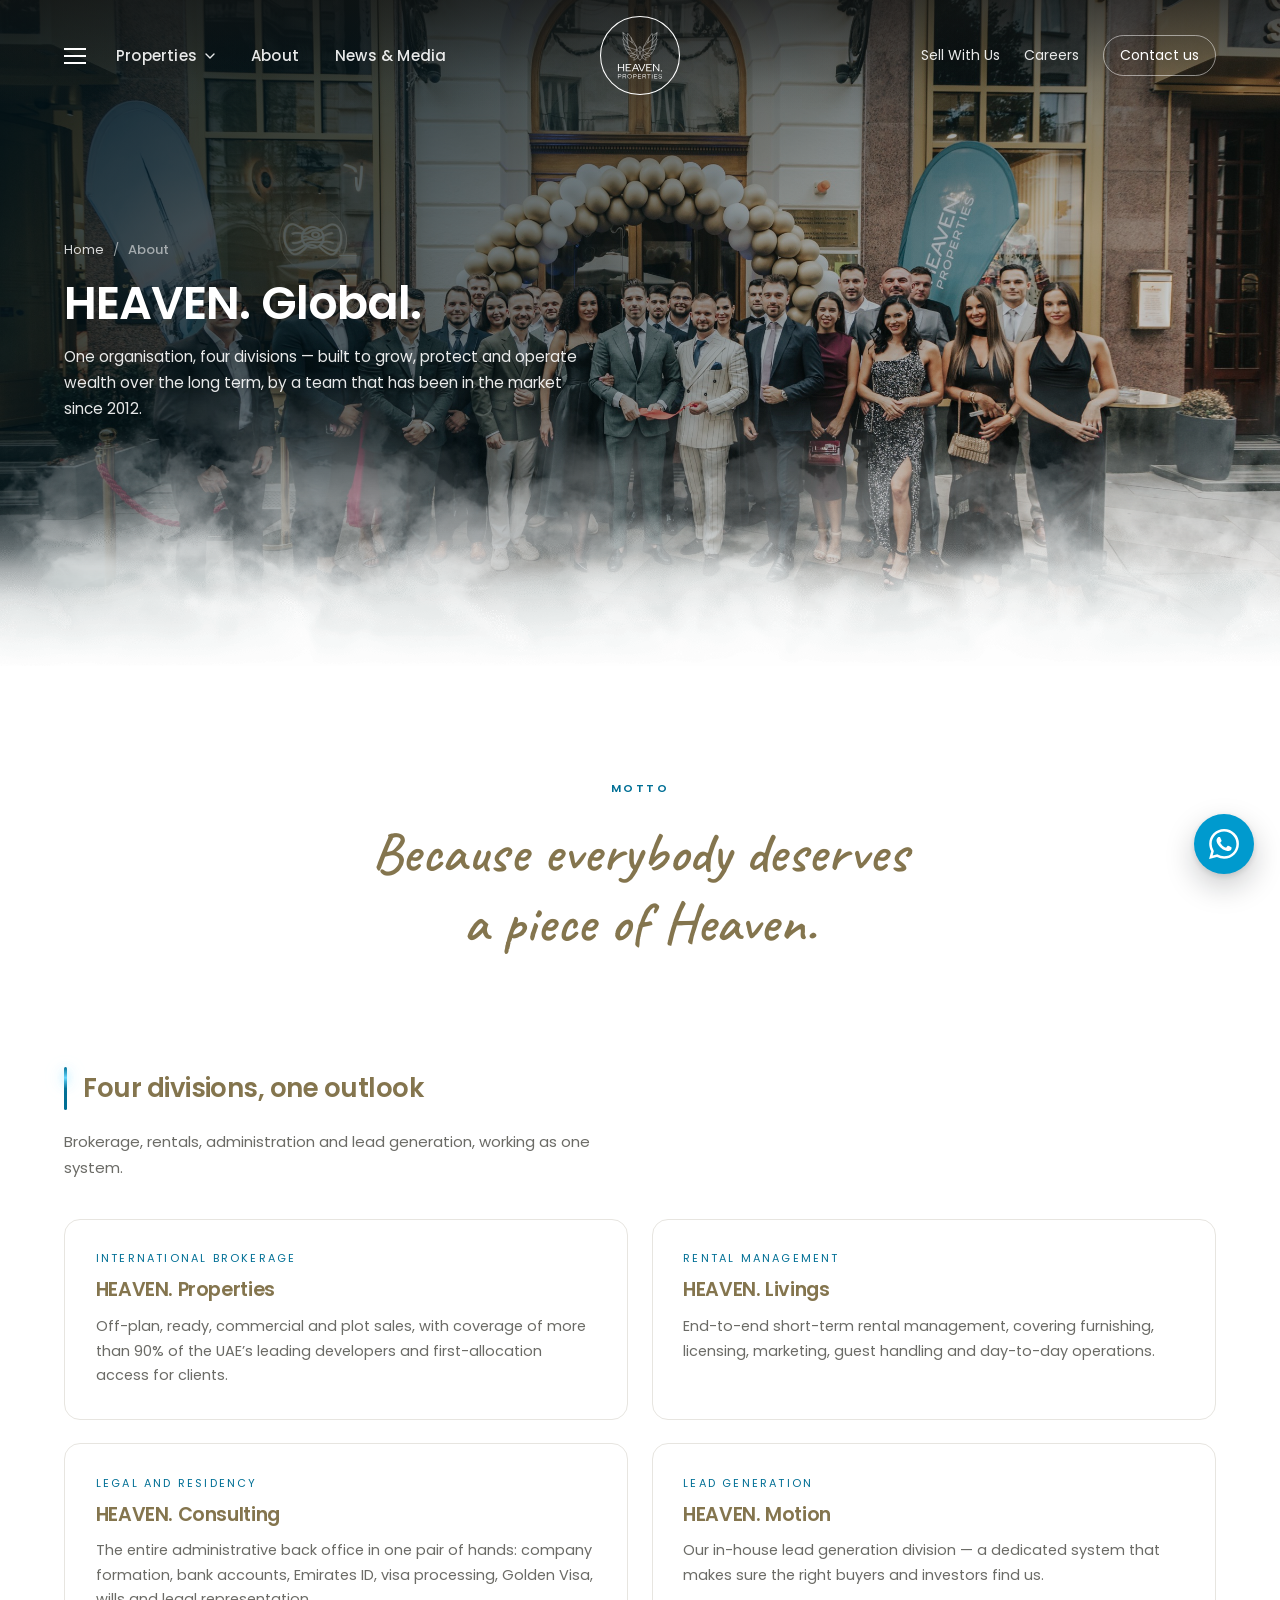
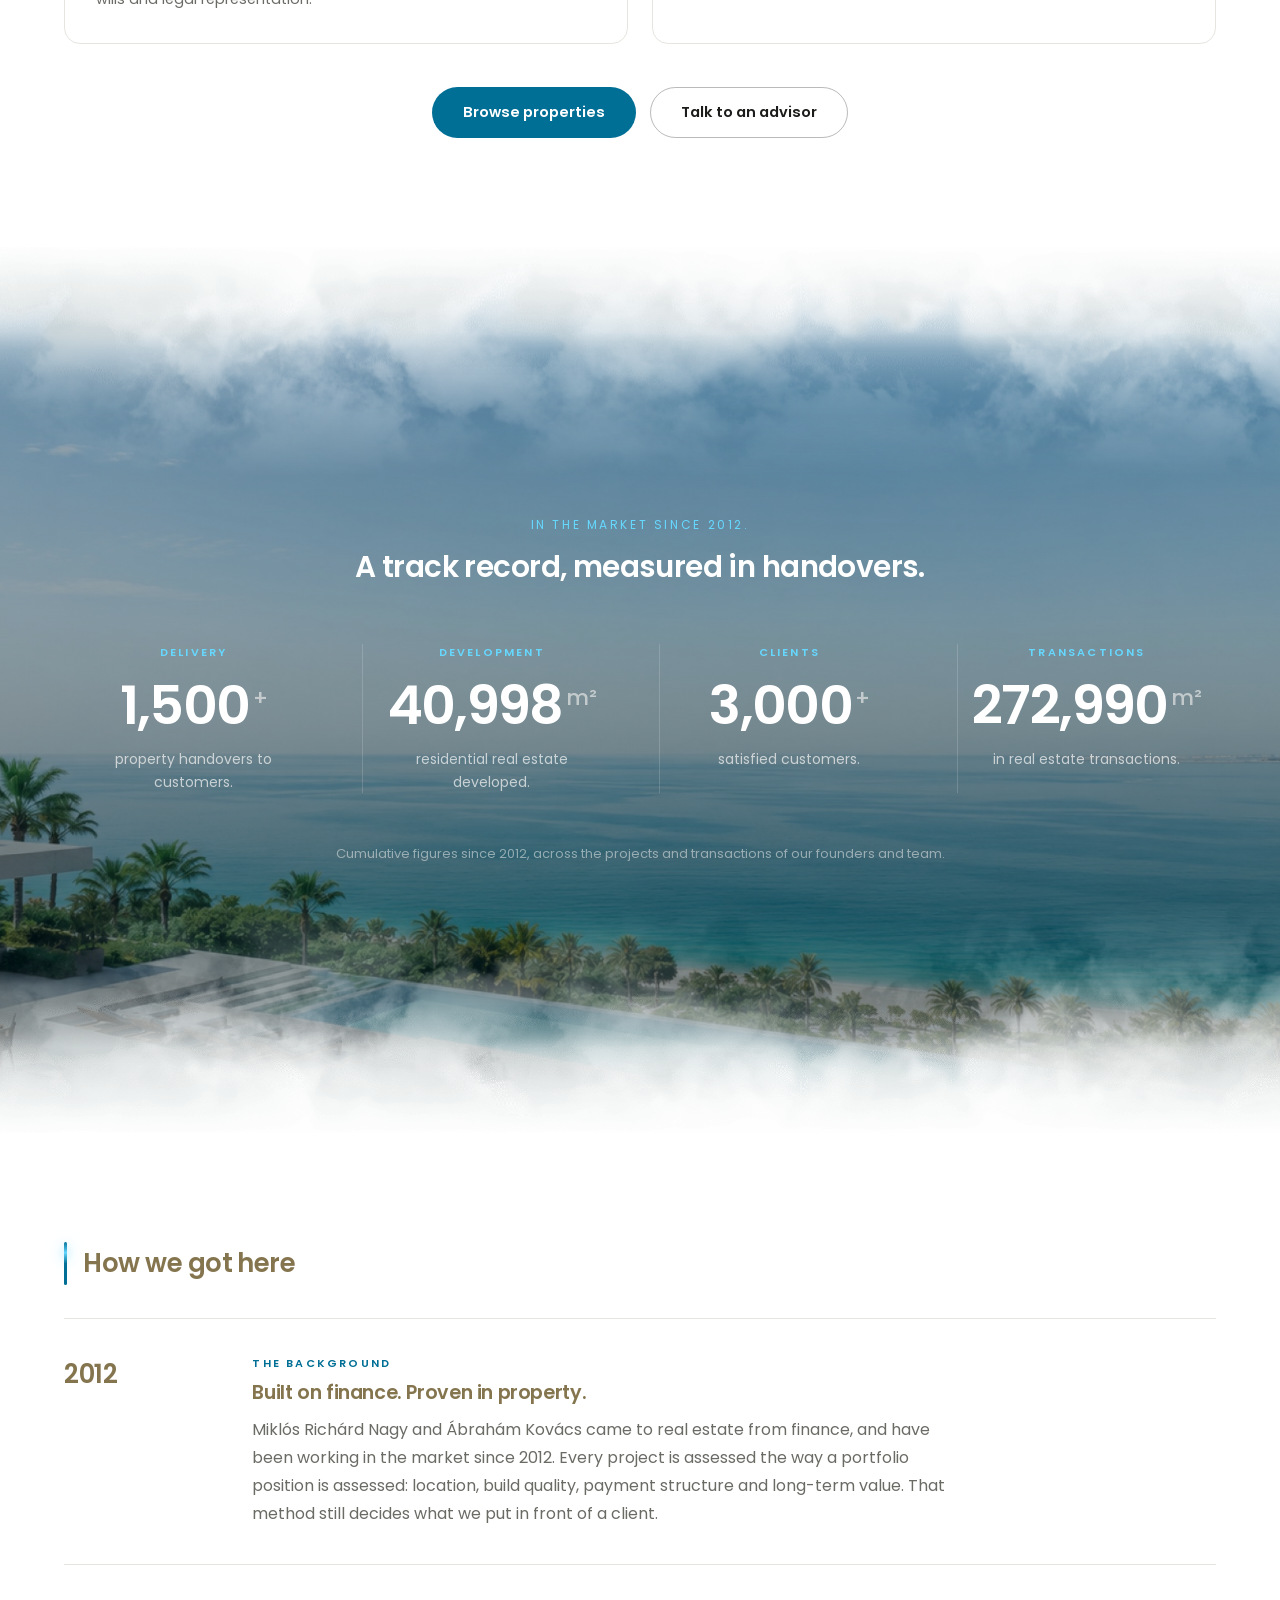
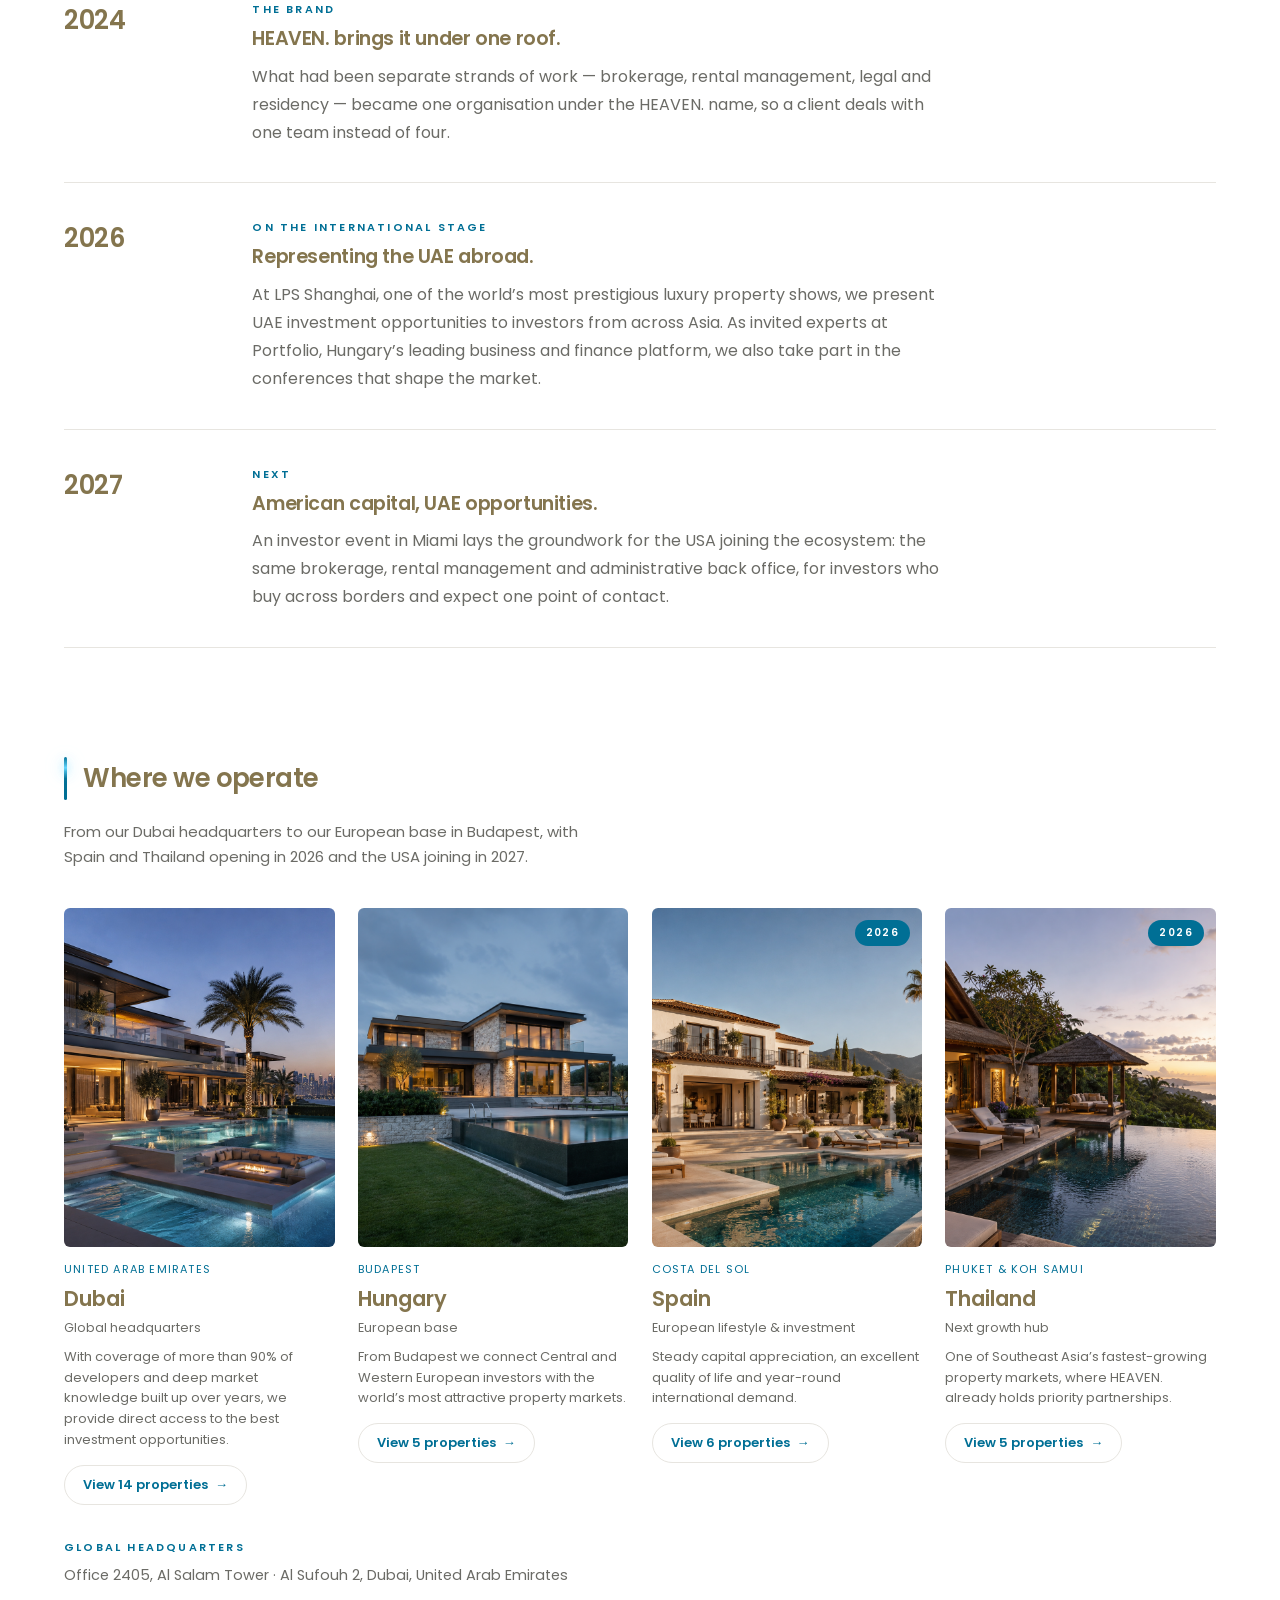
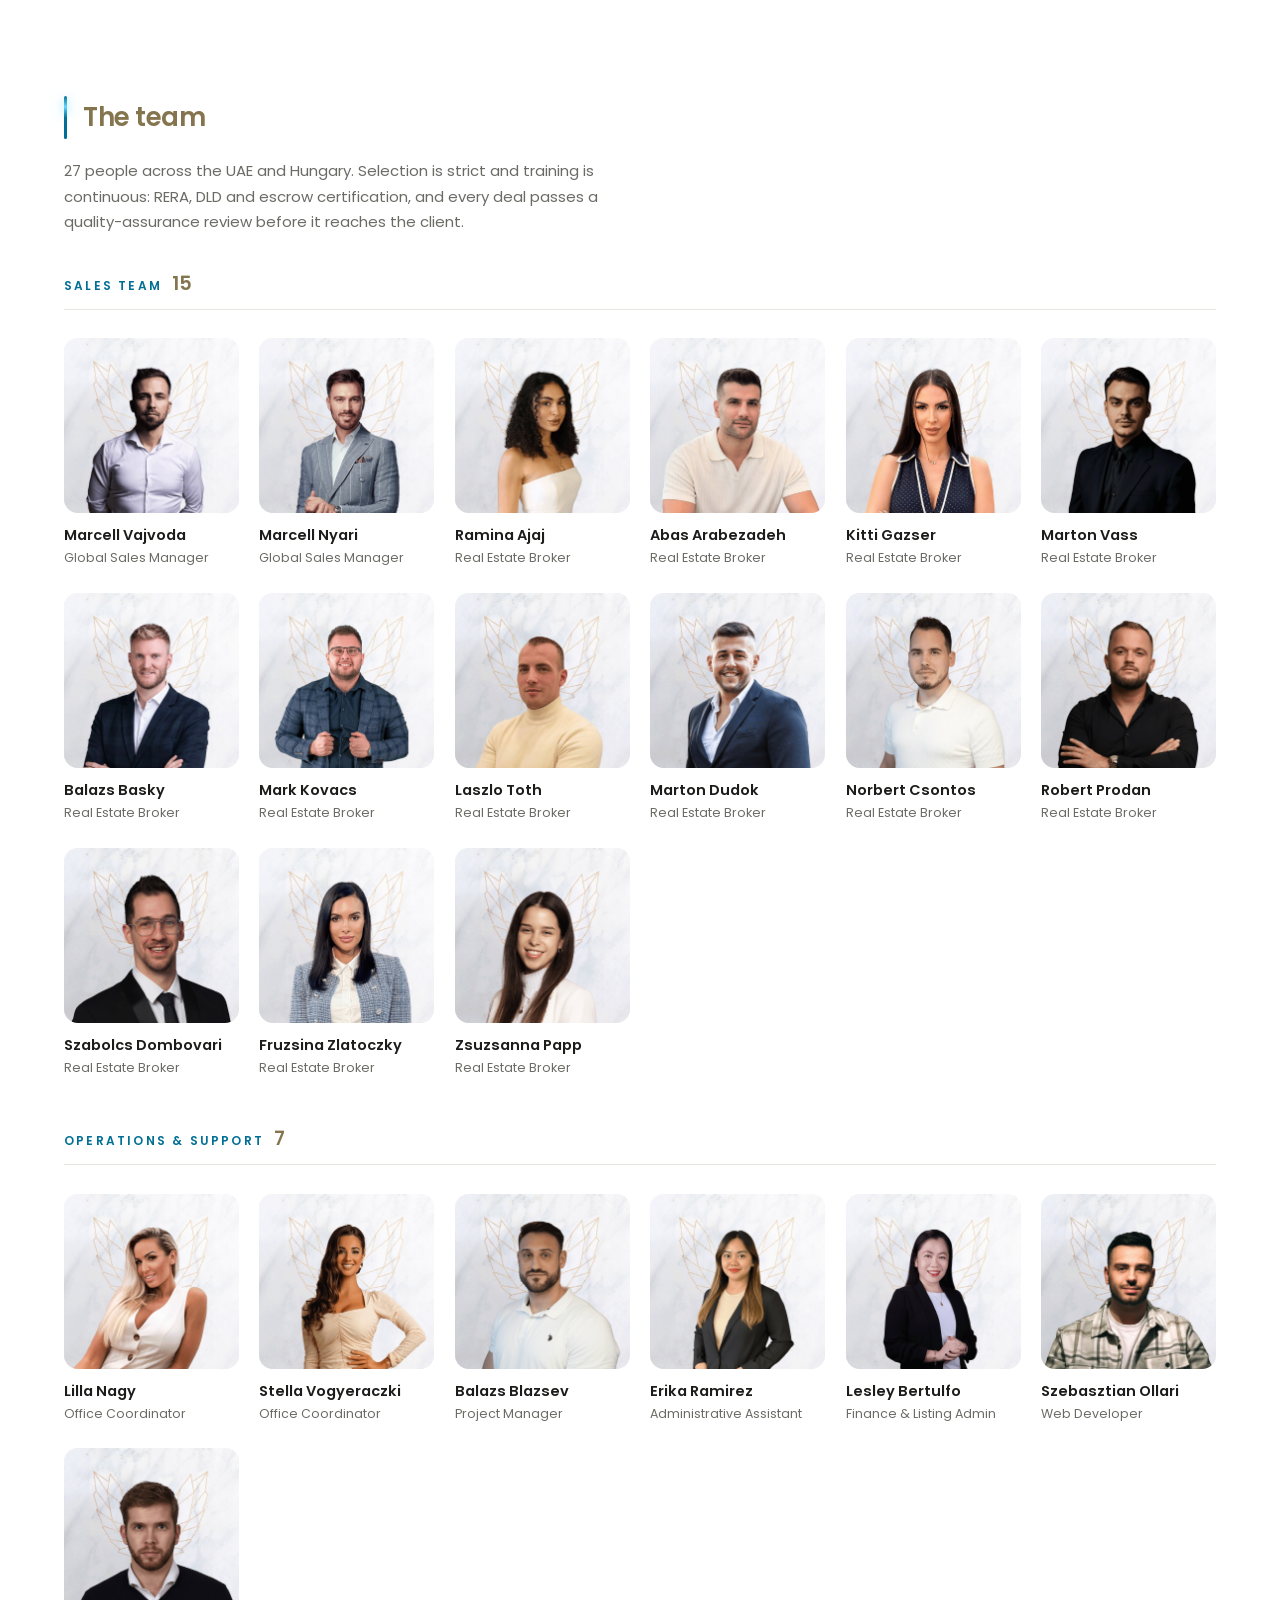
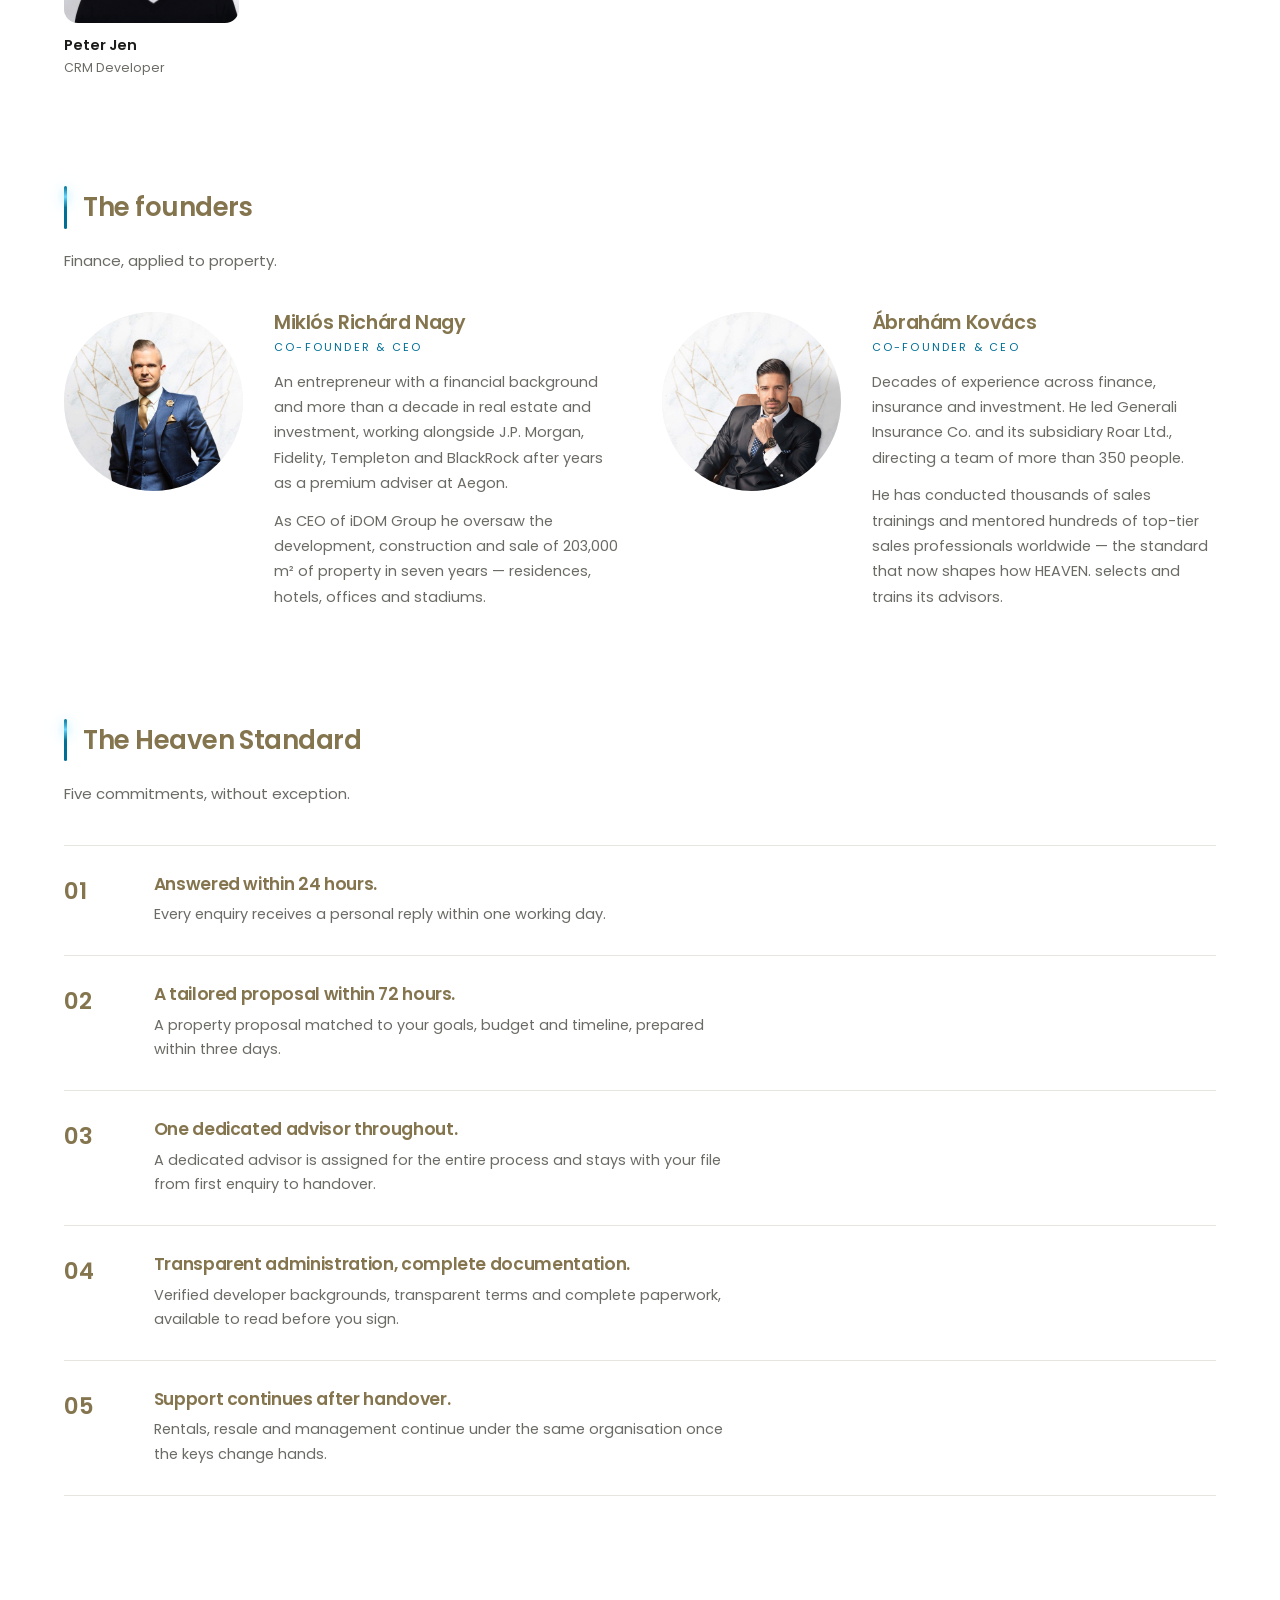
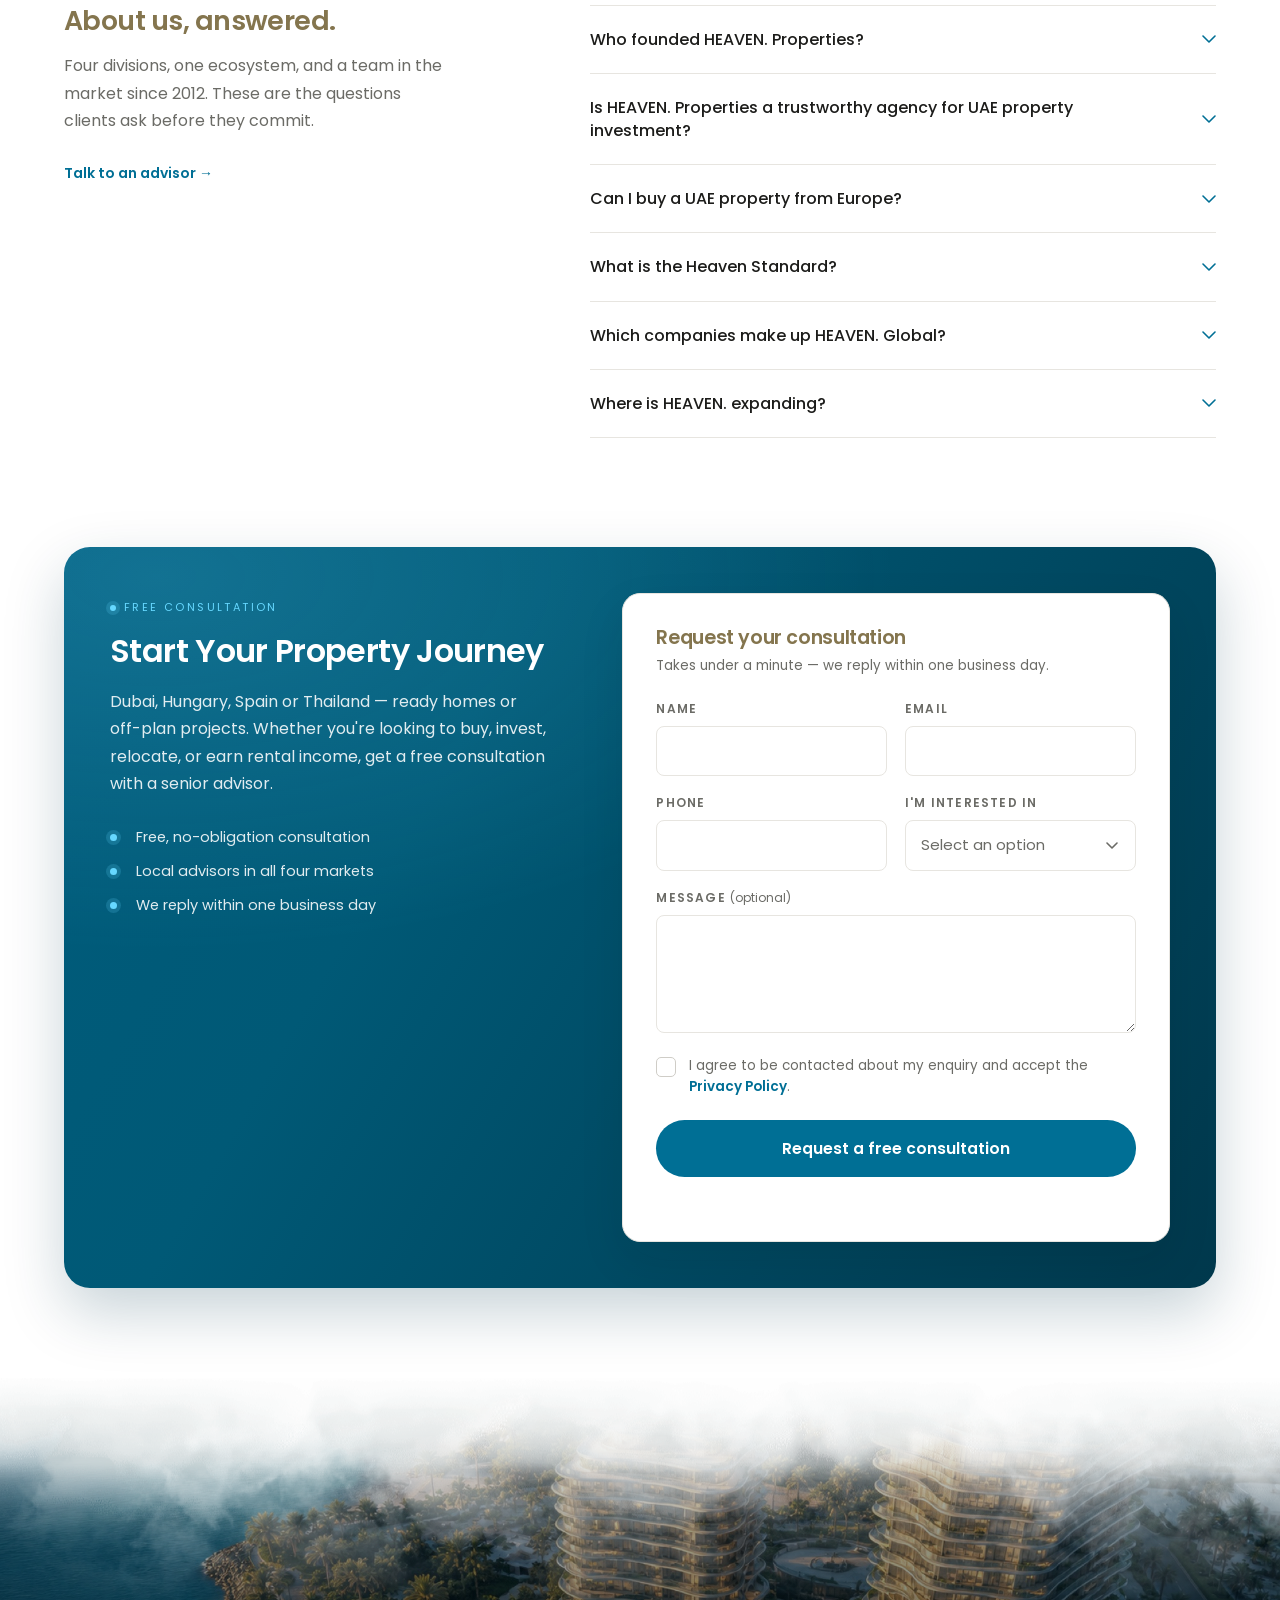
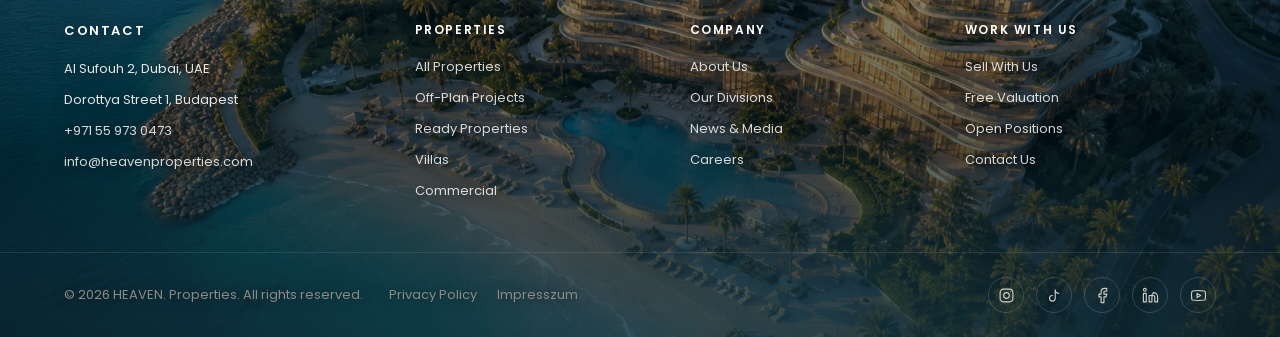
==== commit d5c27f33: "Make lightbox swipe a continuous slider with momentum Co-Authored-By: Claude Opus 5 <noreply@anthrop" ====
--- a/about.html
+++ b/about.html
@@ -8,7 +8,7 @@
 <link rel="preconnect" href="https://fonts.googleapis.com">
 <link rel="preconnect" href="https://fonts.gstatic.com" crossorigin>
 <link href="https://fonts.googleapis.com/css2?family=Poppins:wght@300;400;500;600;700&family=Caveat:wght@500;600&display=swap" rel="stylesheet">
-<link rel="stylesheet" href="assets/styles.css?v=203">
+<link rel="stylesheet" href="assets/styles.css?v=207">
 </head>
 <body>
 
--- a/assets/styles.css
+++ b/assets/styles.css
@@ -2677,11 +2677,36 @@
 .tour-title{font-size:clamp(24px, 2.4vw, 34px); font-weight:600; color:var(--gold); margin-bottom:8px;}
 .tour-sub{color:var(--muted); font-size:14.5px; margin-bottom:clamp(22px, 2.4vw, 34px);}
 /* kategória-bélyegképek: ugorj a szekcióra */
+.tour-jump-wrap{position:relative; margin-bottom:clamp(30px, 3.4vw, 52px);}
 .tour-jump{
   display:flex; gap:clamp(12px, 1.4vw, 20px); overflow-x:auto;
-  padding-bottom:6px; margin-bottom:clamp(30px, 3.4vw, 52px);
+  padding-bottom:6px;
   scrollbar-width:none;
 }
+/* "van még" jelzés: a sor széle elhalványul + kerek nyíl, csak ha a sor
+   ténylegesen túlnyúlik. Nem fehér réteget teszünk rá (iOS Safarin a
+   görgethető sáv a réteg fölé rajzolt, és a szélén csík látszott), hanem
+   magát a sávot maszkoljuk – így nincs mi kilógjon. Bal oldalon akkor
+   halványul, ha már el van görgetve. */
+.tour-jump{
+  --fade-l:0px; --fade-r:0px;
+  -webkit-mask-image:linear-gradient(90deg, transparent 0, #000 var(--fade-l), #000 calc(100% - var(--fade-r)), transparent 100%);
+          mask-image:linear-gradient(90deg, transparent 0, #000 var(--fade-l), #000 calc(100% - var(--fade-r)), transparent 100%);
+}
+.tour-jump-wrap.has-more .tour-jump{--fade-r:72px;}
+.tour-jump-wrap.has-less .tour-jump{--fade-l:40px;}
+.tour-jump-next{
+  position:absolute; z-index:1; right:0; top:calc(clamp(110px, 10vw, 142px) * .375);
+  transform:translateY(-50%);
+  width:36px; height:36px; border-radius:50%; cursor:pointer;
+  display:grid; place-items:center;
+  border:1px solid var(--line); background:#fff; color:var(--accent);
+  box-shadow:0 6px 18px rgba(12,20,22,.14);
+  transition:background .25s ease, color .25s ease, border-color .25s ease;
+}
+.tour-jump-next:hover{background:var(--accent); border-color:var(--accent); color:#fff;}
+.tour-jump-next:focus-visible{outline:2px solid var(--accent); outline-offset:2px;}
+.tour-jump-next svg{width:18px; height:18px; fill:none; stroke:currentColor; stroke-width:2; stroke-linecap:round; stroke-linejoin:round;}
 .tour-jump::-webkit-scrollbar{display:none;}
 .tour-chip{
   flex:0 0 auto; width:clamp(110px, 10vw, 142px);
@@ -2748,6 +2773,9 @@
     gap:4px; justify-content:space-between;
   }
   .tour-tab{flex:1 0 auto; padding:9px 12px; font-size:14px; text-align:center;}
+  /* két és fél bélyegkép látszik: a félig kilógó jelzi, hogy húzható */
+  .tour-chip{width:calc((100vw - 32px - 24px) / 2.45);}
+  .tour-jump-next{top:calc((100vw - 32px - 24px) / 2.45 * .375);}
   .tour-grid{grid-template-columns:1fr;}
   .tour-grid > button:first-child img{aspect-ratio:16/10;}
 }
@@ -3348,17 +3376,28 @@
   /* nagyon széles kijelzőn se nőjön korlátlanul */
   max-width:1500px; margin-inline:auto; width:100%;
 }
-/* A kép ÁLLANDÓ méretű keretet kap, és abban van beillesztve (contain).
-   Korábban minden kép a saját arányára zsugorodott, ezért léptetéskor a
-   magasság 429 és 509 px között ugrált, és vele a felirat is mozgott. */
-.lightbox-stage img{
-  /* Fix, fekvő keret (16:10): a méret képenként állandó, de nem nyúlik
-     majdnem négyzetesre, ahol a fekvő fotók alatt-fölött üres sáv maradna.
-     A magasság korlátja alacsony ablakon a szélességet is arányosan viszi. */
-  flex:0 0 auto;
+/* A kép ÁLLANDÓ méretű keretet kap, és abban van beillesztve (contain) –
+   így léptetéskor nem ugrál a magasság és vele a felirat.
+   A keretben egy csúszka fut: előző / aktuális / következő kép egymás
+   mellett, alapból a középső látszik (-100%). Húzáskor a JS a sávot tolja,
+   így a szomszéd kép már ott van és folyamatosan jön be. */
+.lb-viewport{
+  position:relative; flex:0 0 auto;
   width:100%; aspect-ratio:16/10; max-height:100%;
-  object-fit:contain; border-radius:8px;
-}
+  overflow:hidden; border-radius:8px;
+  /* függőleges görgetés és nagyítás a böngészőé, a vízszintes húzás a JS-é */
+  touch-action:pan-y pinch-zoom;
+}
+.lb-track{
+  display:flex; width:100%; height:100%;
+  transform:translate3d(-100%,0,0); will-change:transform;
+}
+.lb-slide{
+  flex:0 0 100%; width:100%; height:100%; object-fit:contain;
+  padding-inline:6px;   /* két kép között húzáskor kis rés látszik */
+  user-select:none; -webkit-user-select:none; -webkit-user-drag:none; -webkit-touch-callout:none;
+}
+.lb-slide:not([src]){visibility:hidden;}
 /* a kép alatt: bal oldalt a felirat, alatta/mellette a képszámláló */
 .lightbox-foot{
   display:flex; flex-direction:column; align-items:center; gap:7px;
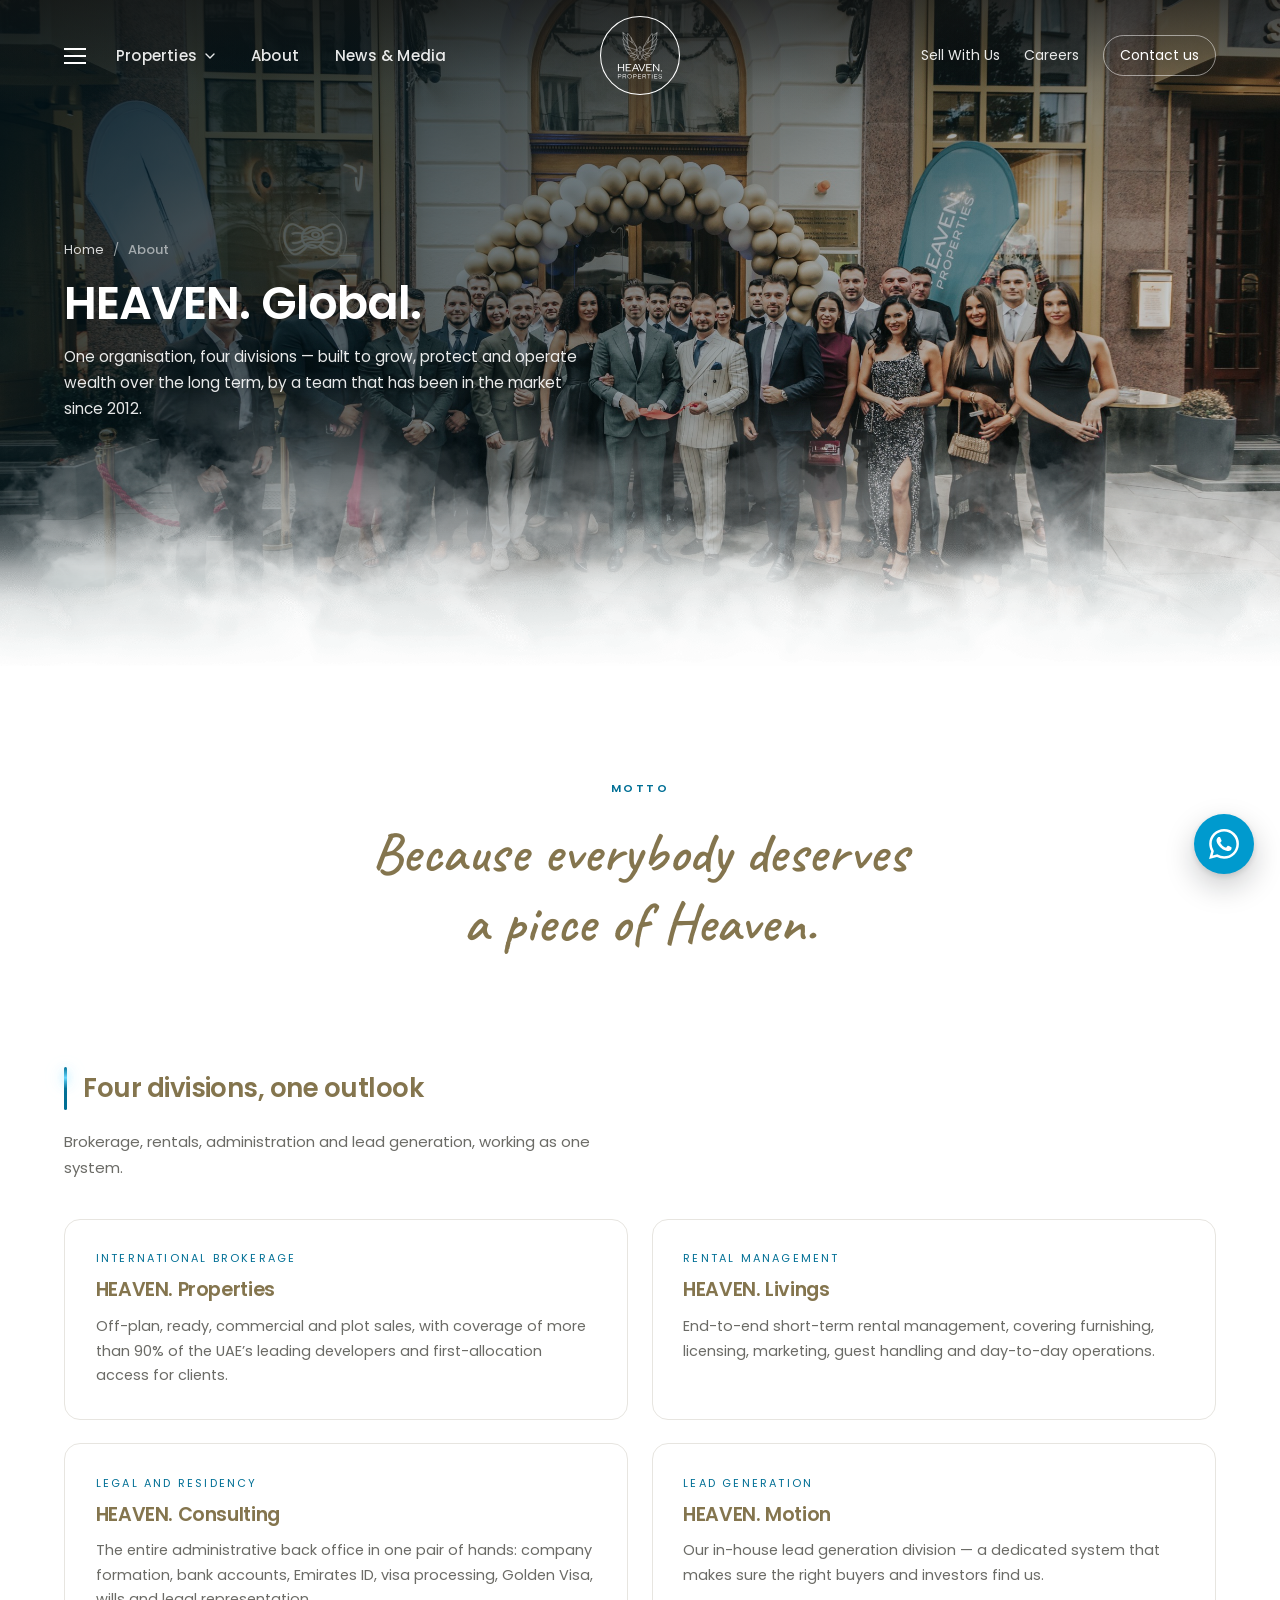
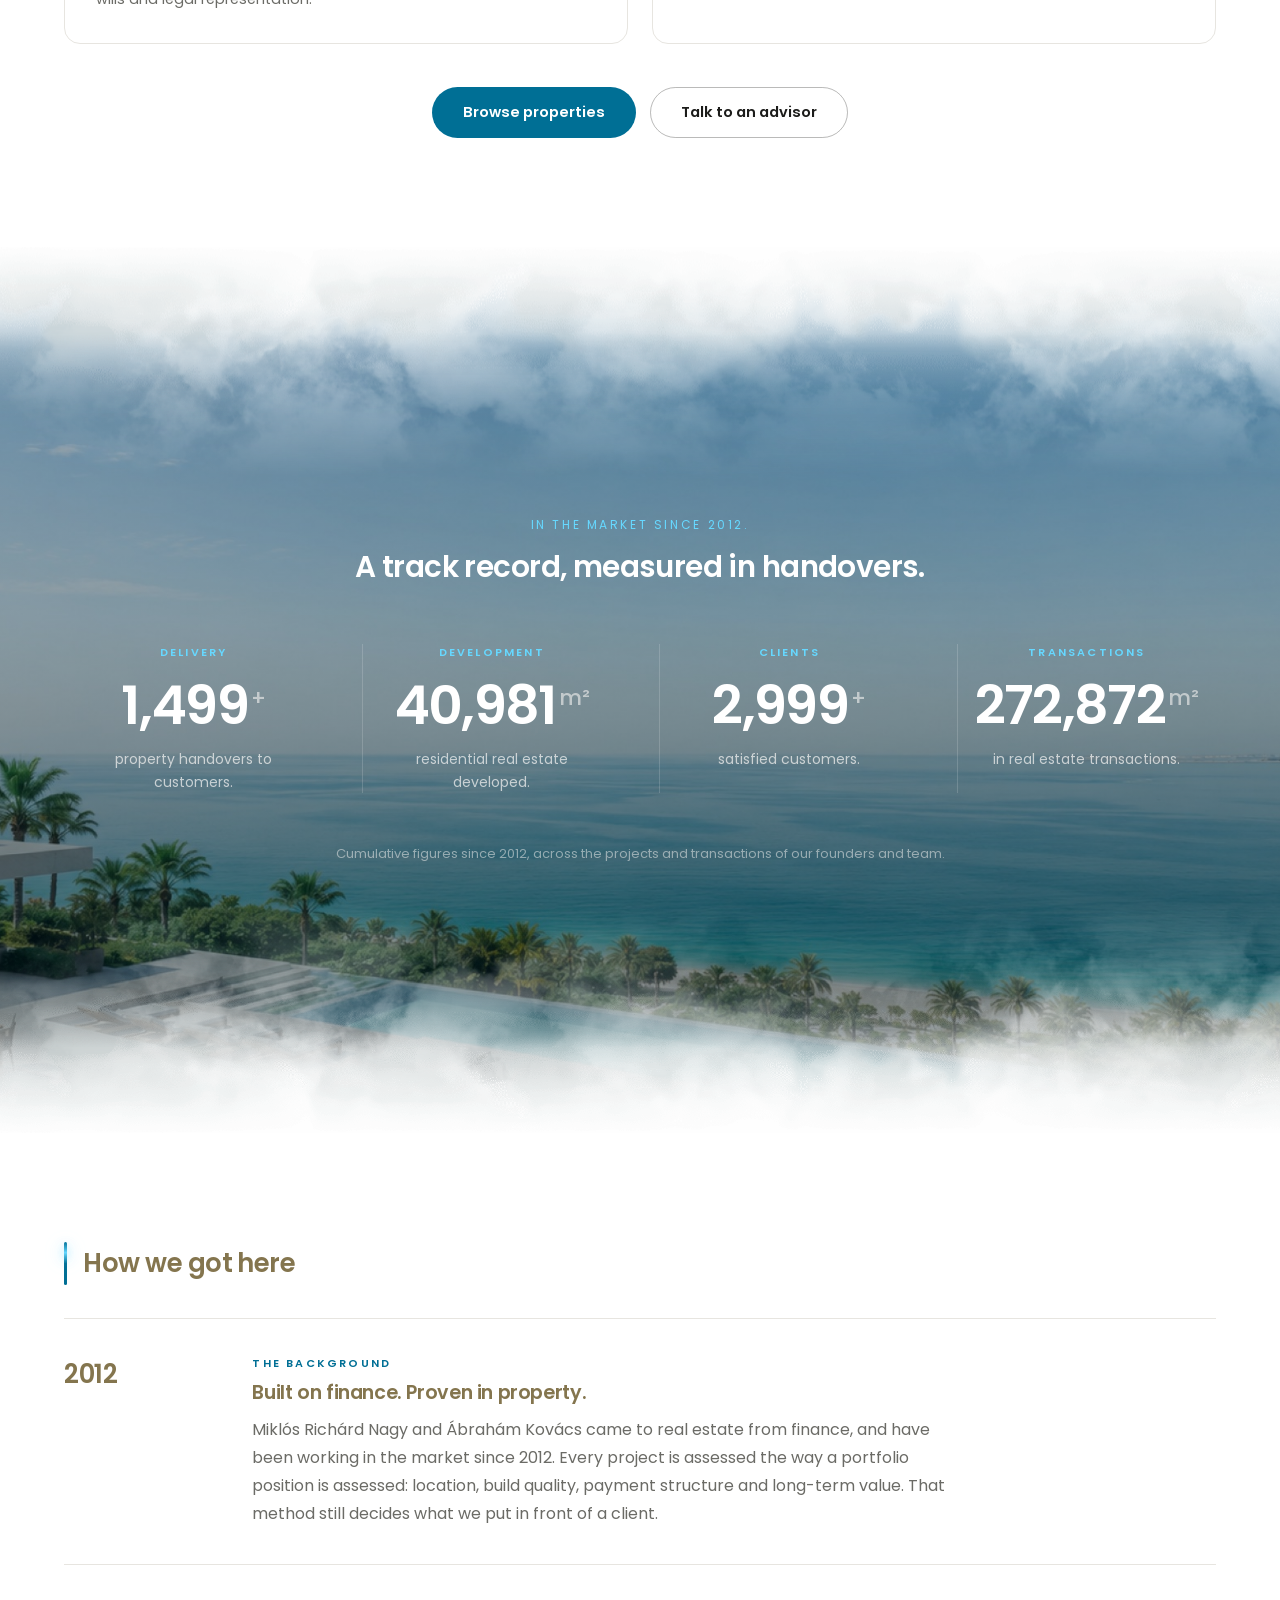
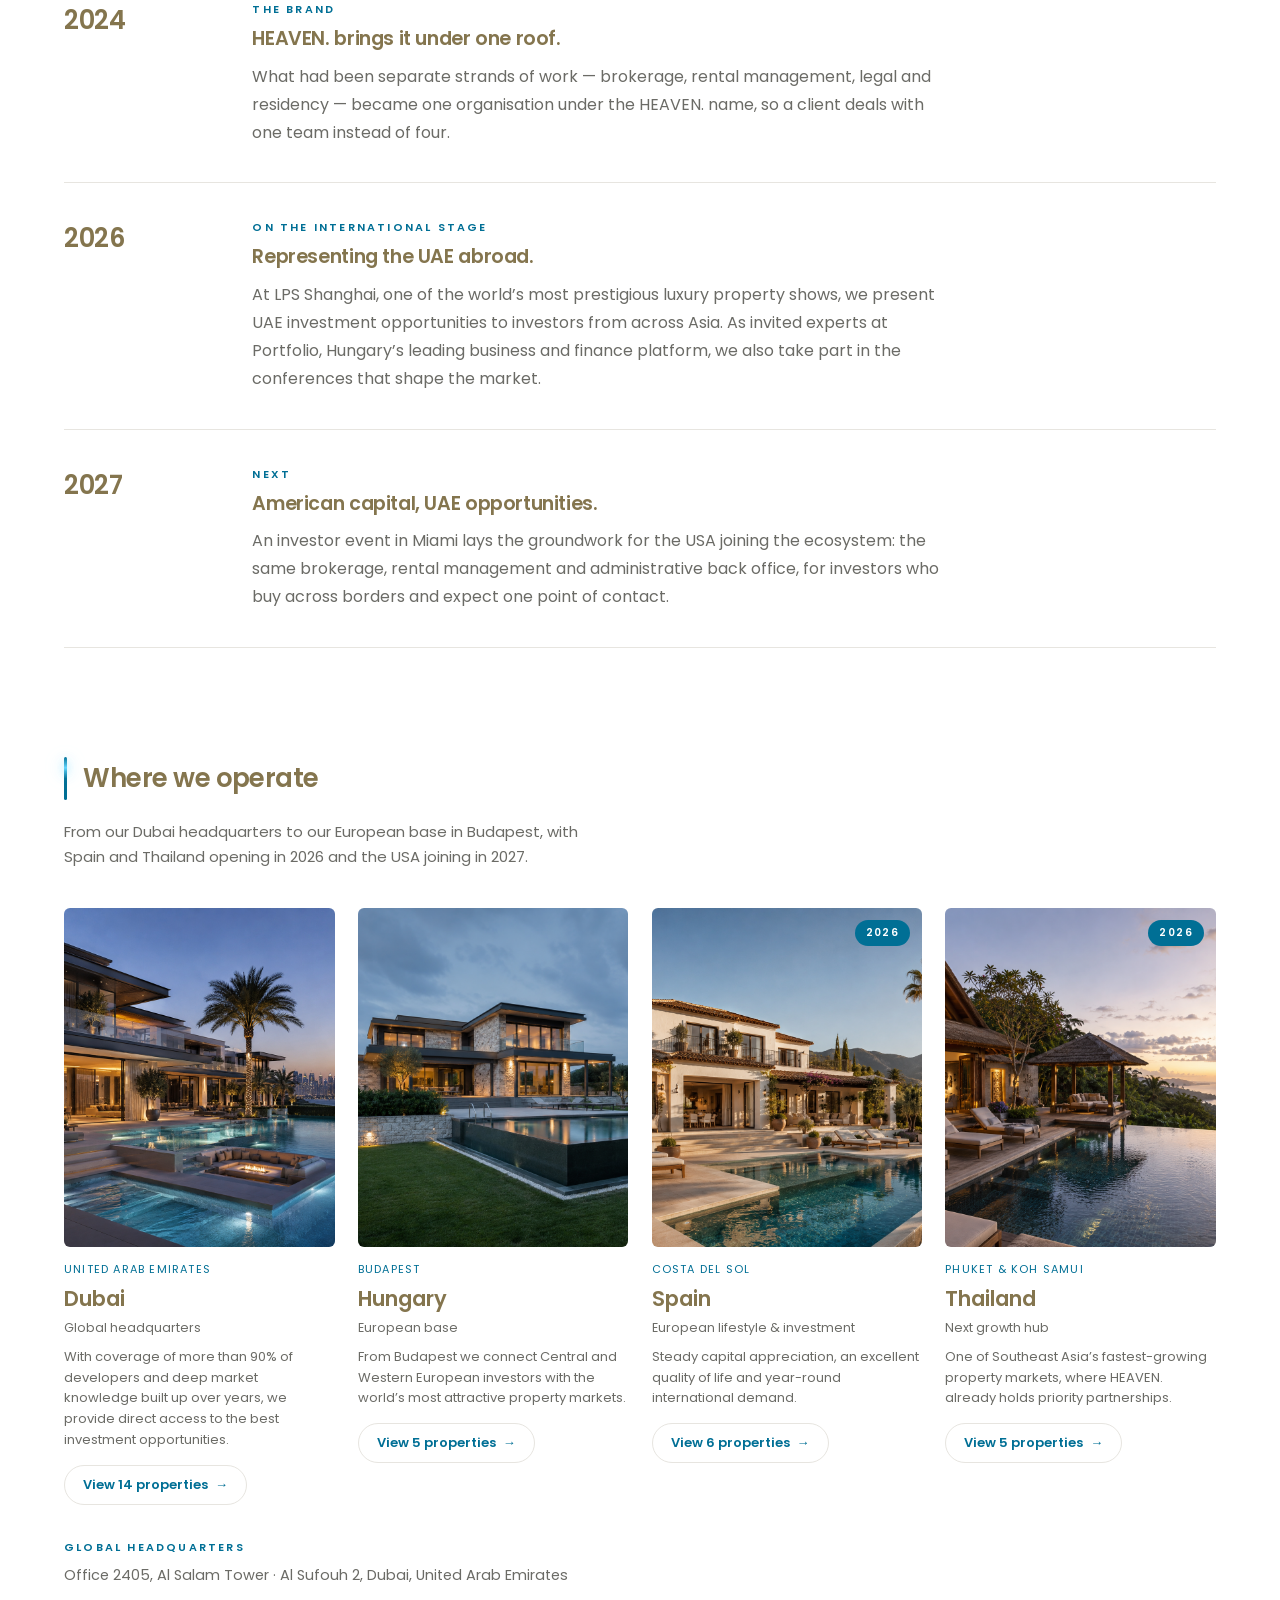
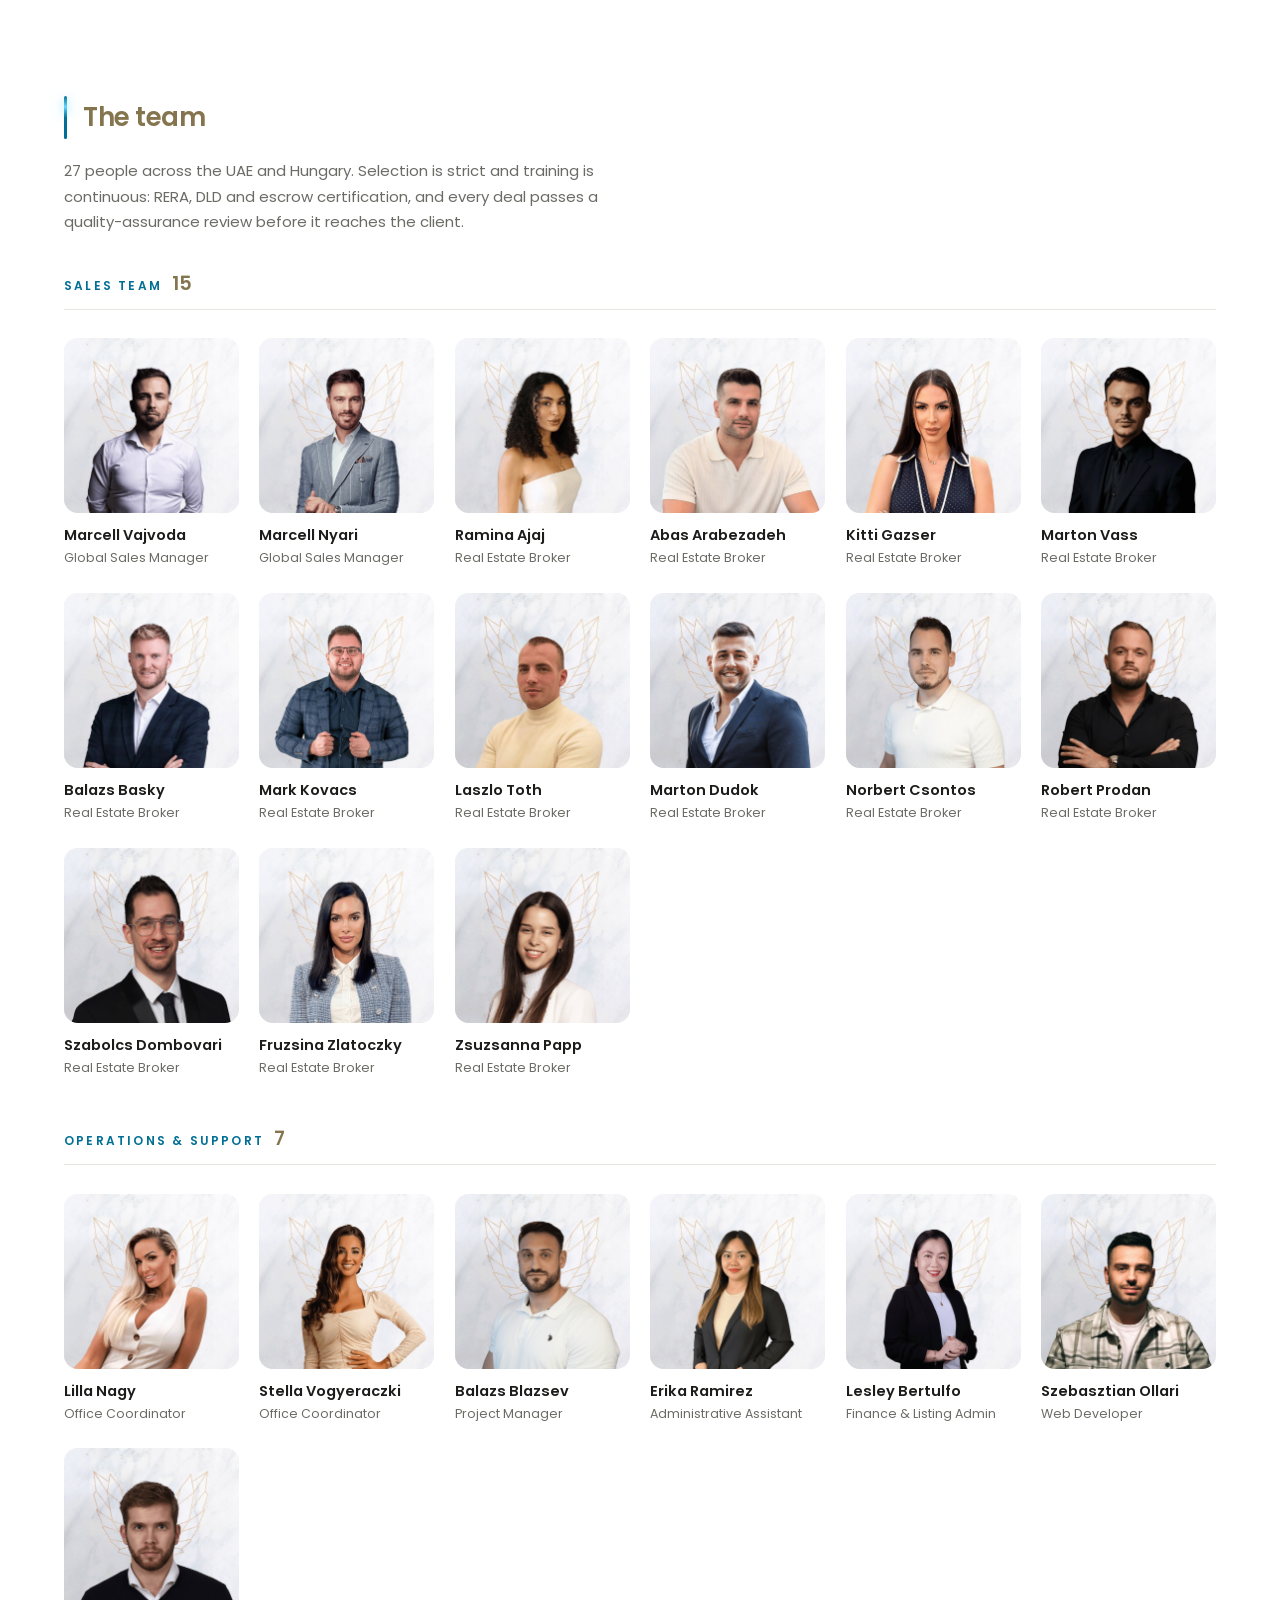
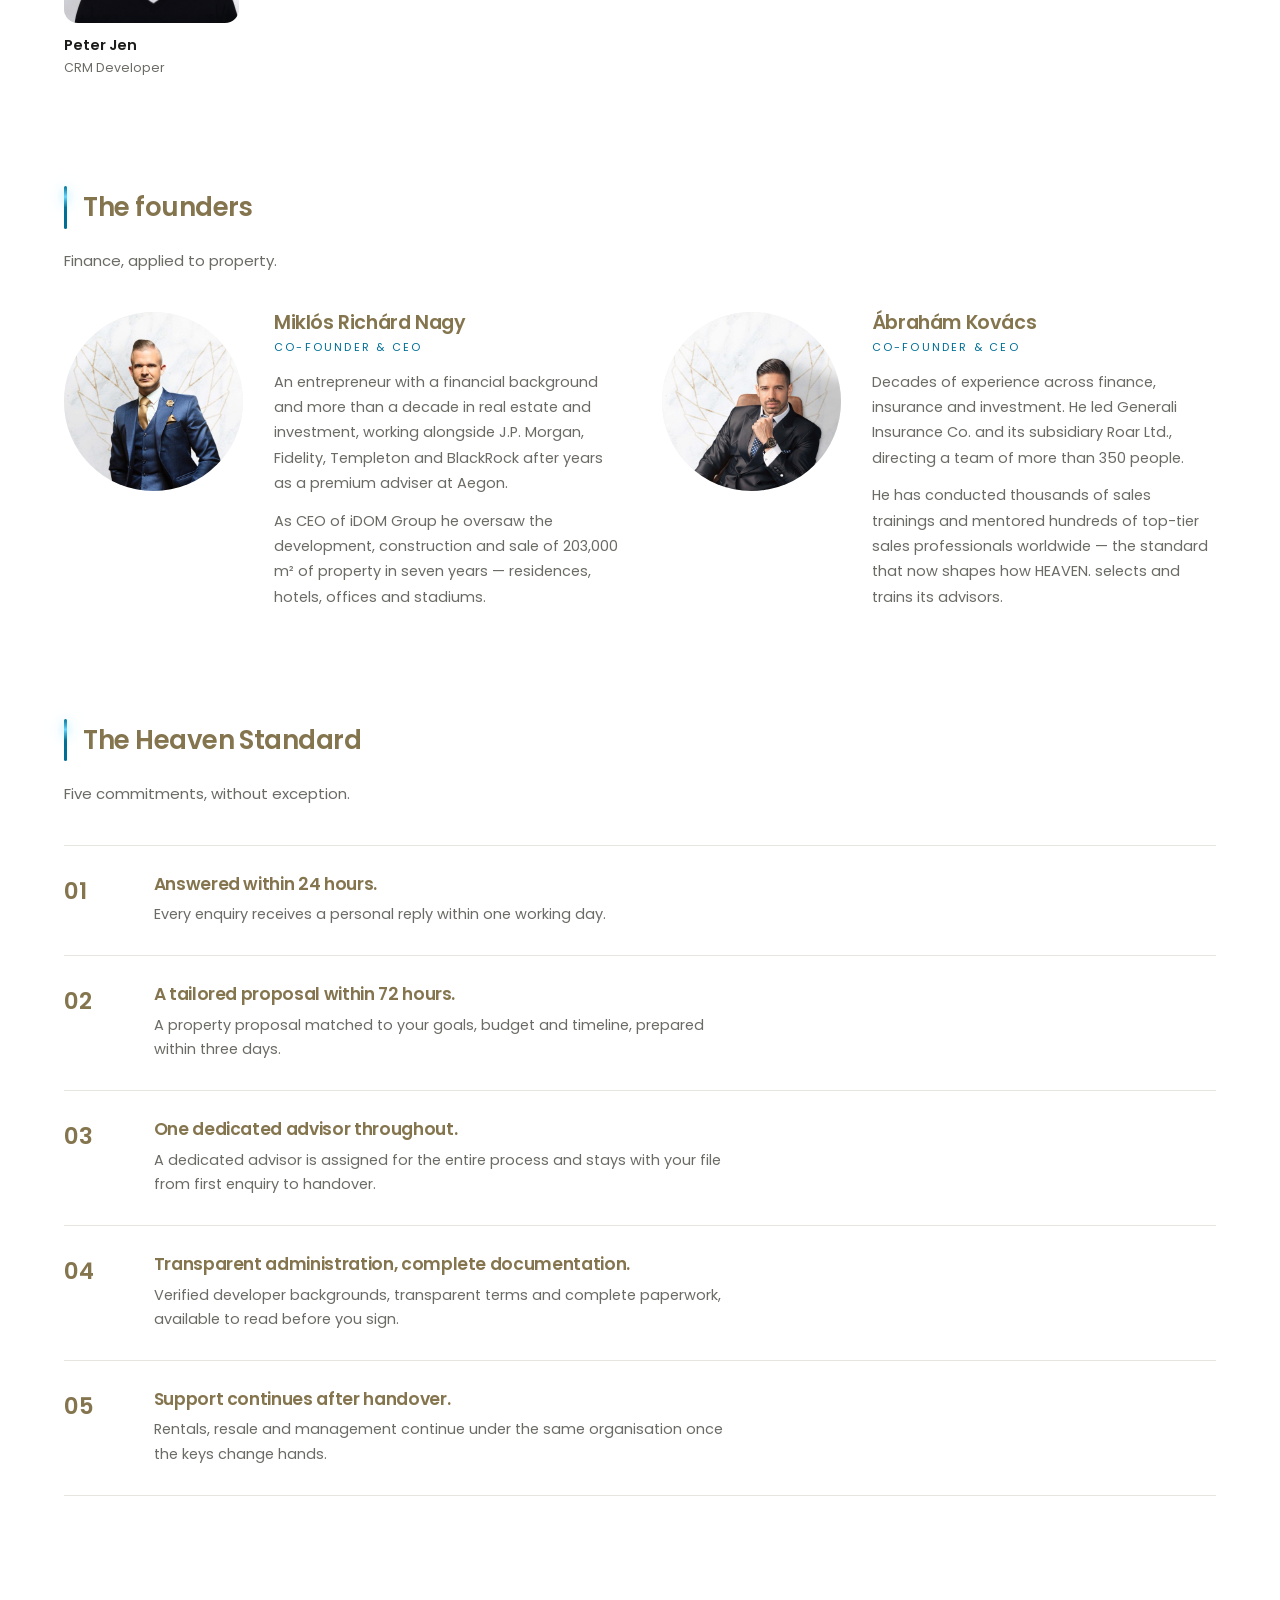
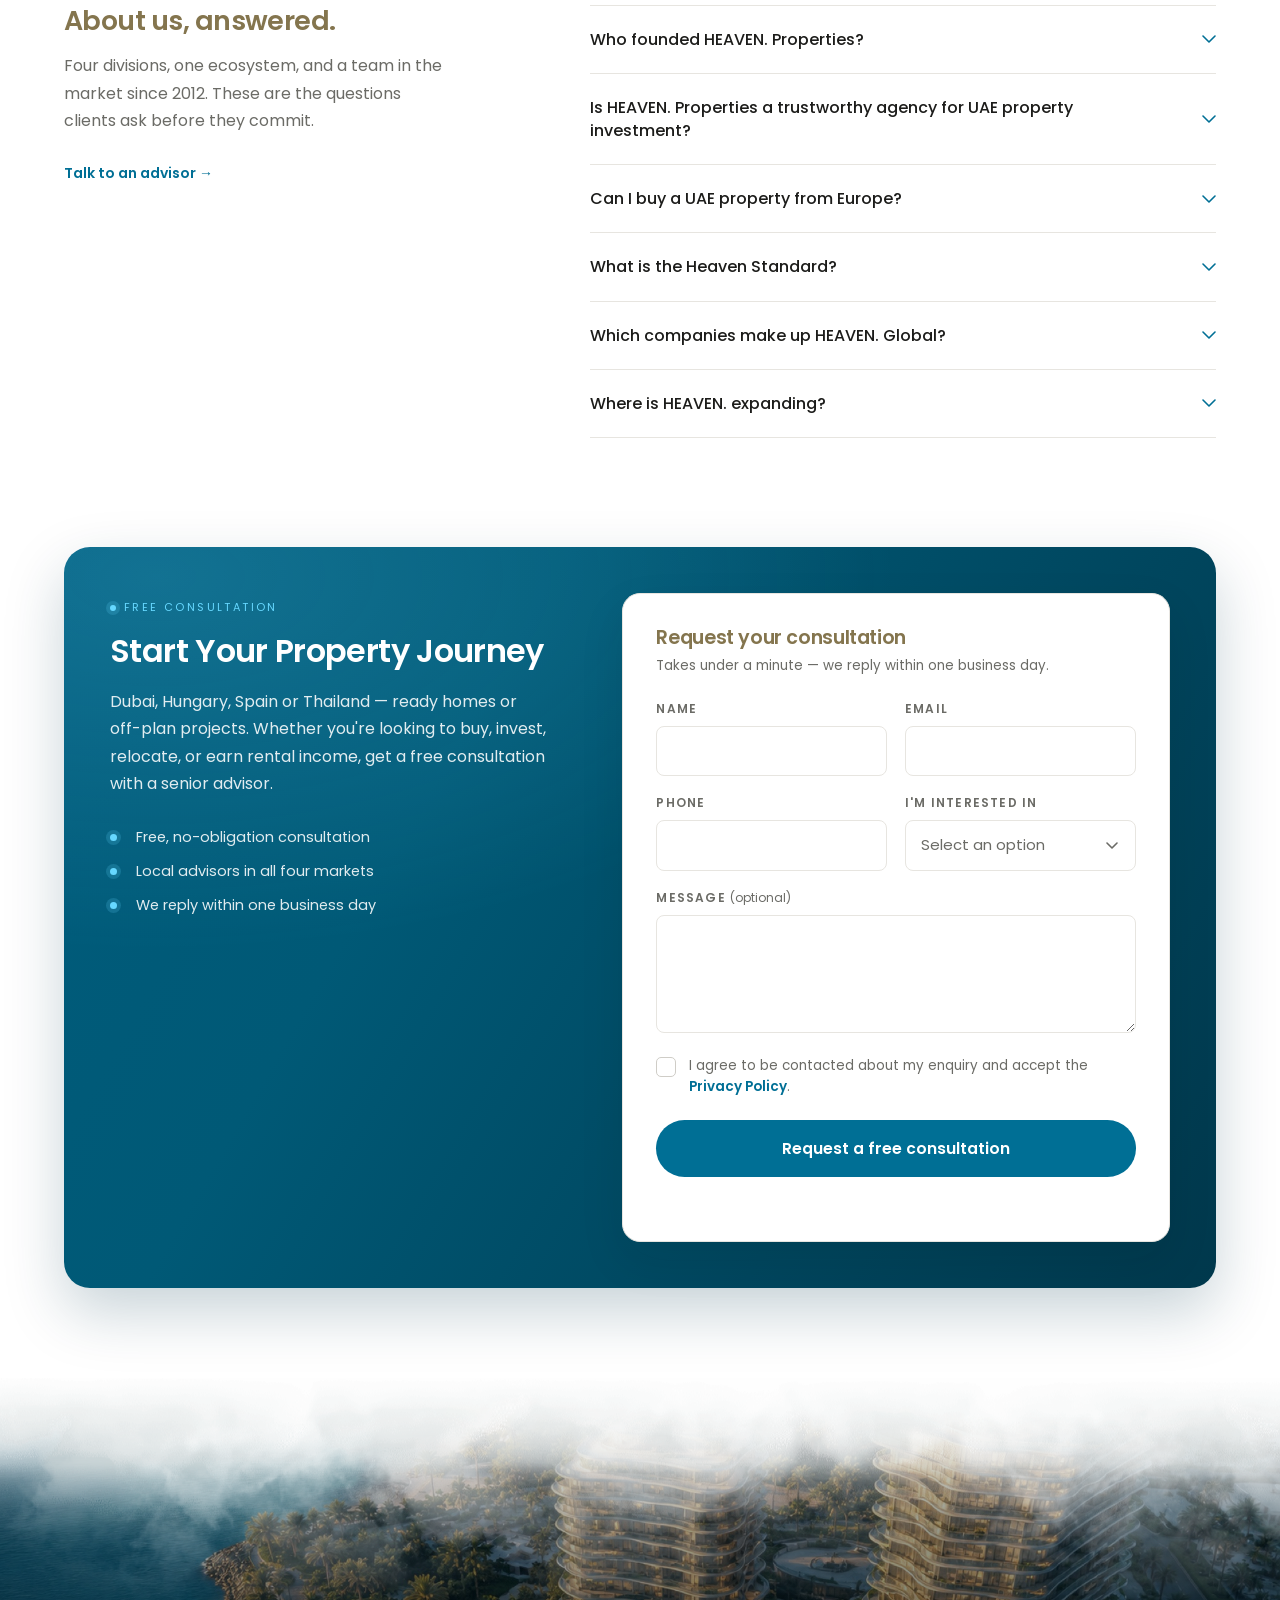
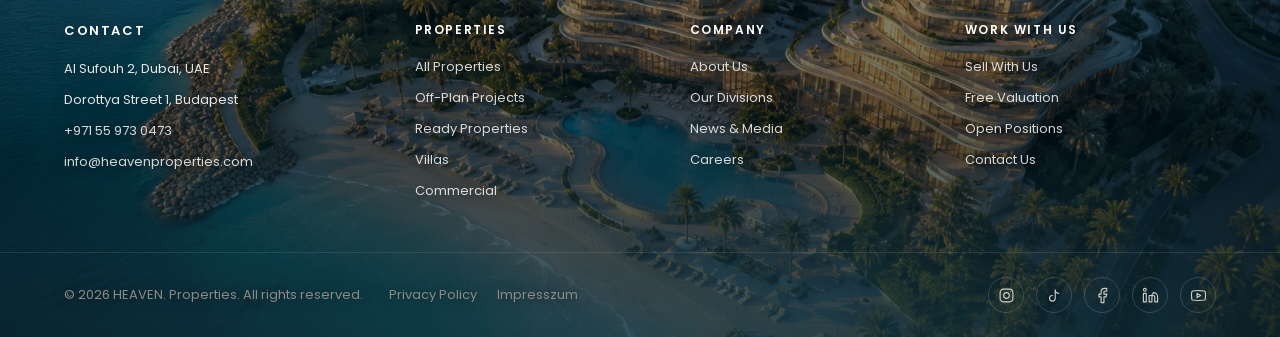
==== commit a2a3efe0: "Stack founders into one column on mobile Co-Authored-By: Claude Opus 5 <noreply@anthropic.com>" ====
--- a/about.html
+++ b/about.html
@@ -8,7 +8,7 @@
 <link rel="preconnect" href="https://fonts.googleapis.com">
 <link rel="preconnect" href="https://fonts.gstatic.com" crossorigin>
 <link href="https://fonts.googleapis.com/css2?family=Poppins:wght@300;400;500;600;700&family=Caveat:wght@500;600&display=swap" rel="stylesheet">
-<link rel="stylesheet" href="assets/styles.css?v=207">
+<link rel="stylesheet" href="assets/styles.css?v=208">
 </head>
 <body>
 
--- a/assets/styles.css
+++ b/assets/styles.css
@@ -1794,6 +1794,13 @@
   @media(max-width:1100px) and (min-width:821px){
     .founder{grid-template-columns:clamp(130px, 13vw, 170px) minmax(0,1fr);}
   }
+  /* mobilon egy oszlop: portré felül, szöveg alatta teljes szélességben –
+     egymás mellett a szöveg keskeny csíkba szorult */
+  @media(max-width:620px){
+    .founder{grid-template-columns:minmax(0,1fr); gap:18px;}
+    /* erősebb szelektor: a lentebb álló alap .founder-photo{width:100%} felülírná */
+    .founder .founder-photo{width:min(200px, 58%);}
+  }
   .founder-photo{
     width:100%; aspect-ratio:1/1; border-radius:50%; overflow:hidden;
     background:var(--bg-soft);
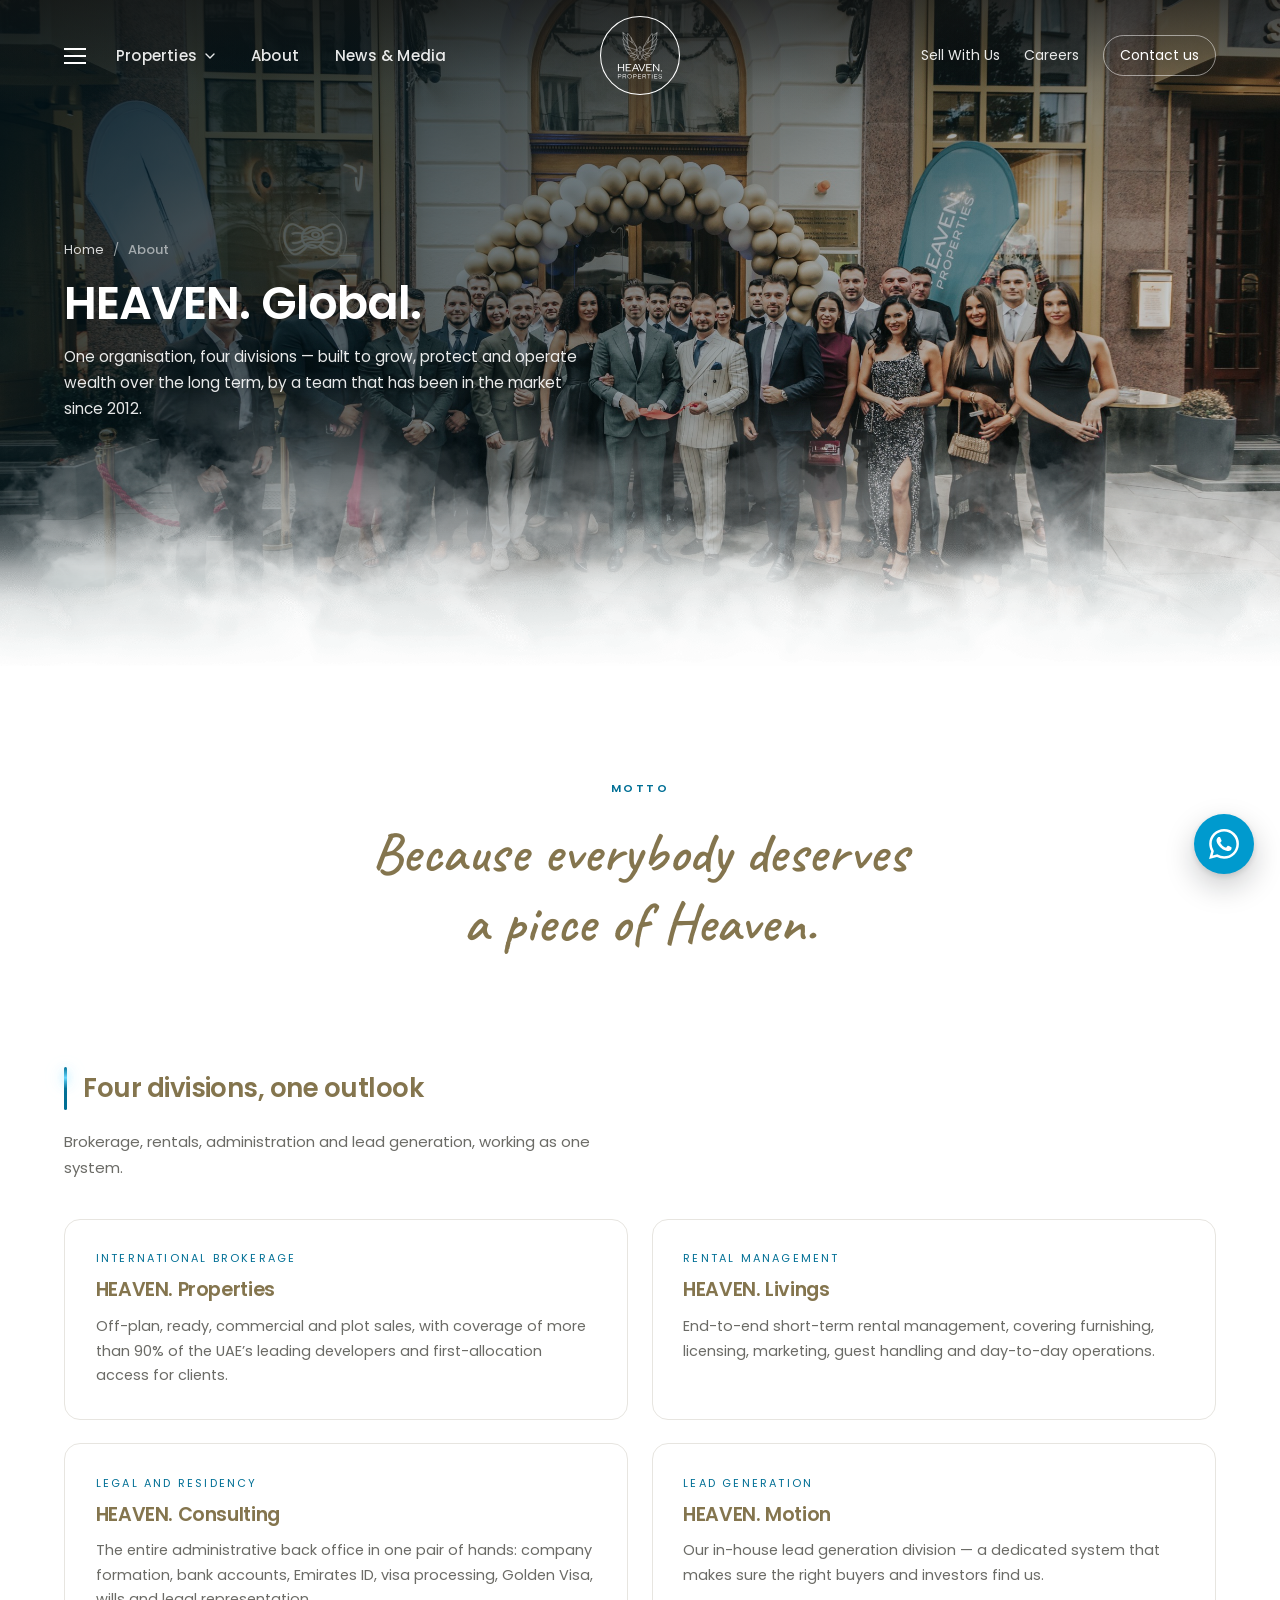
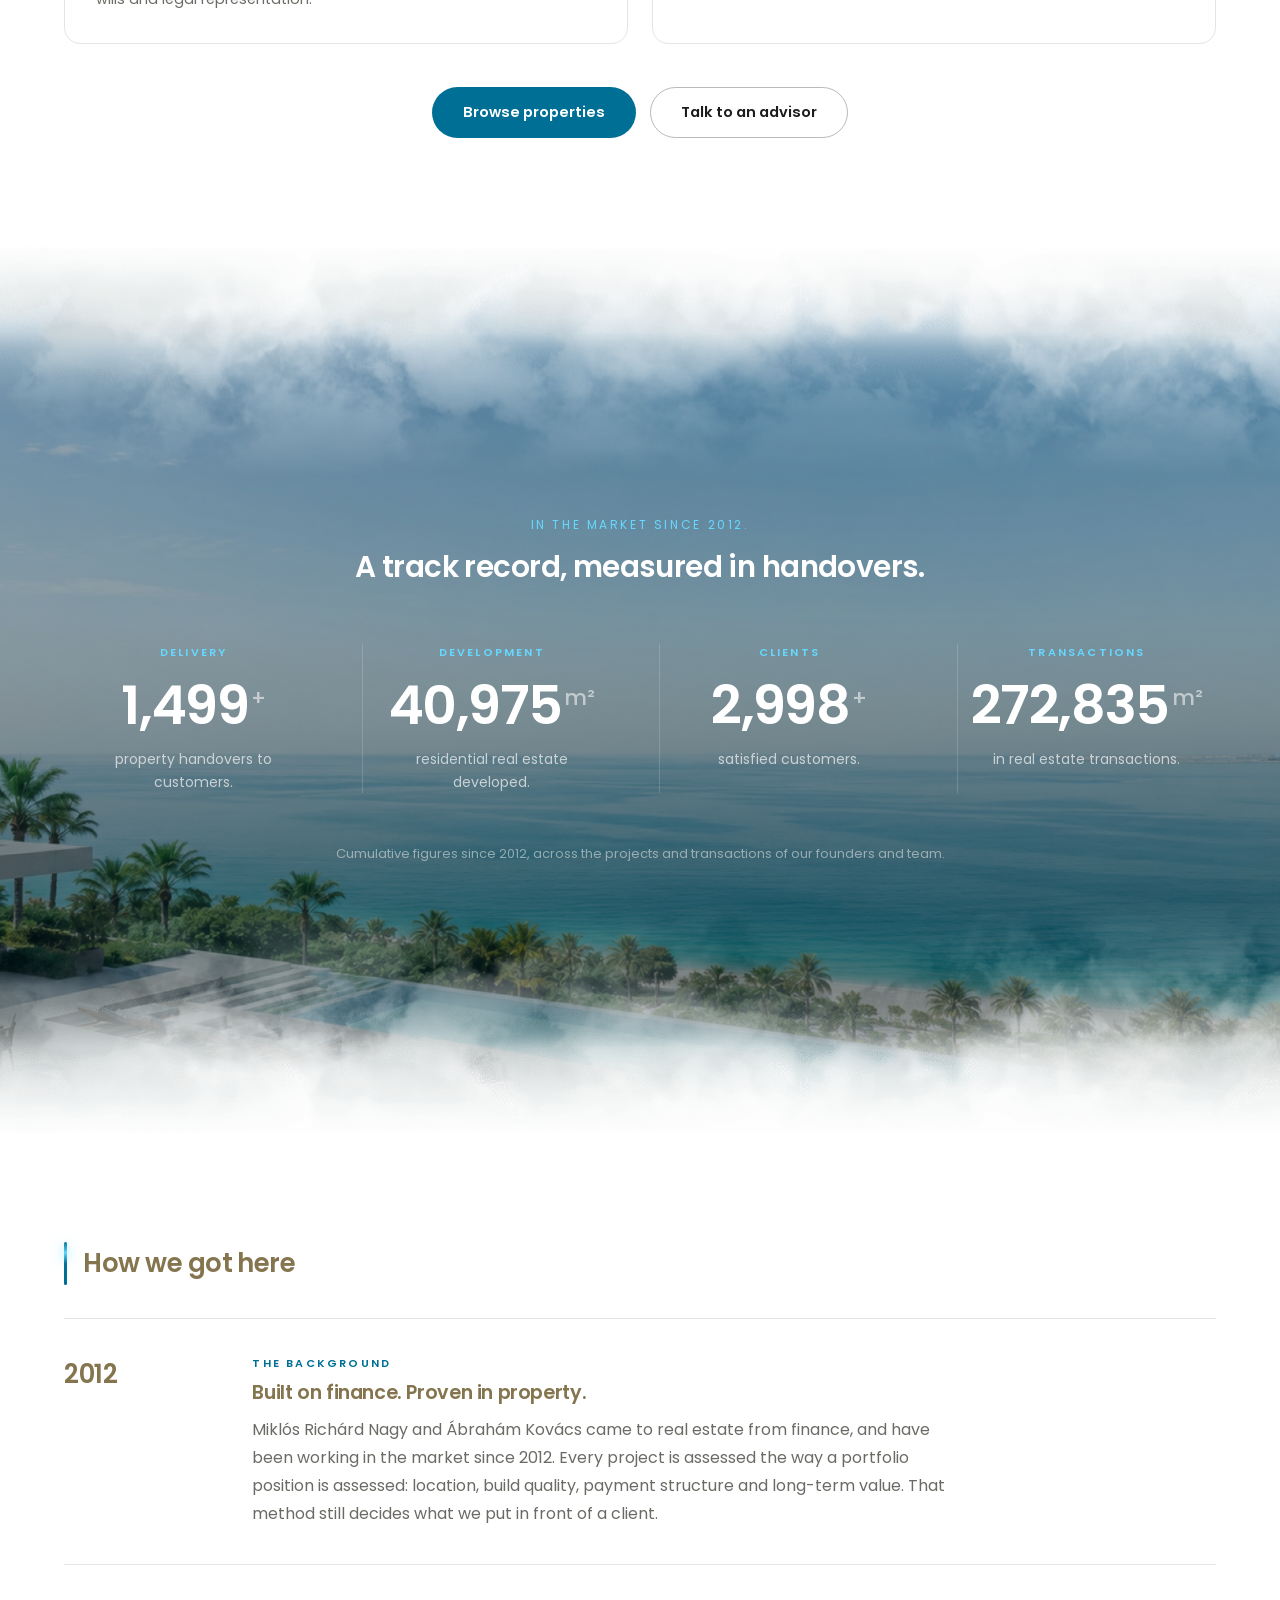
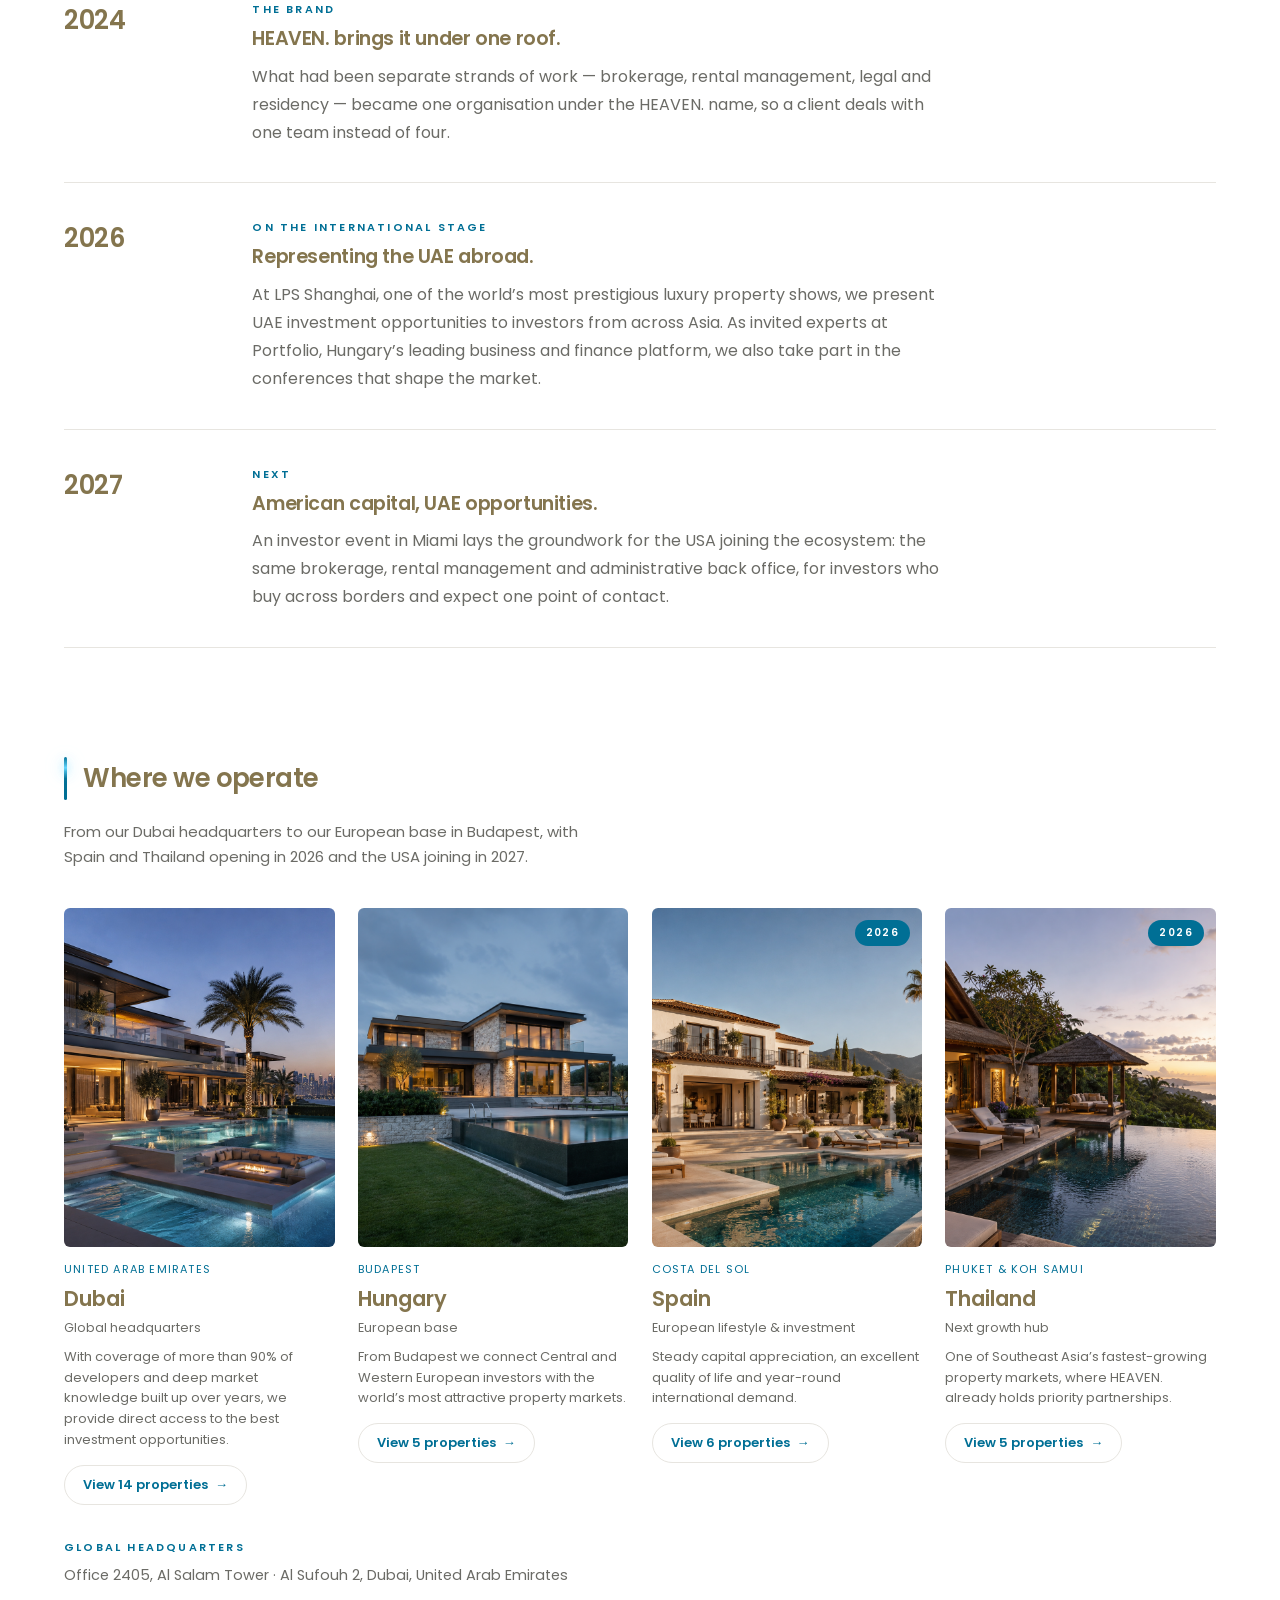
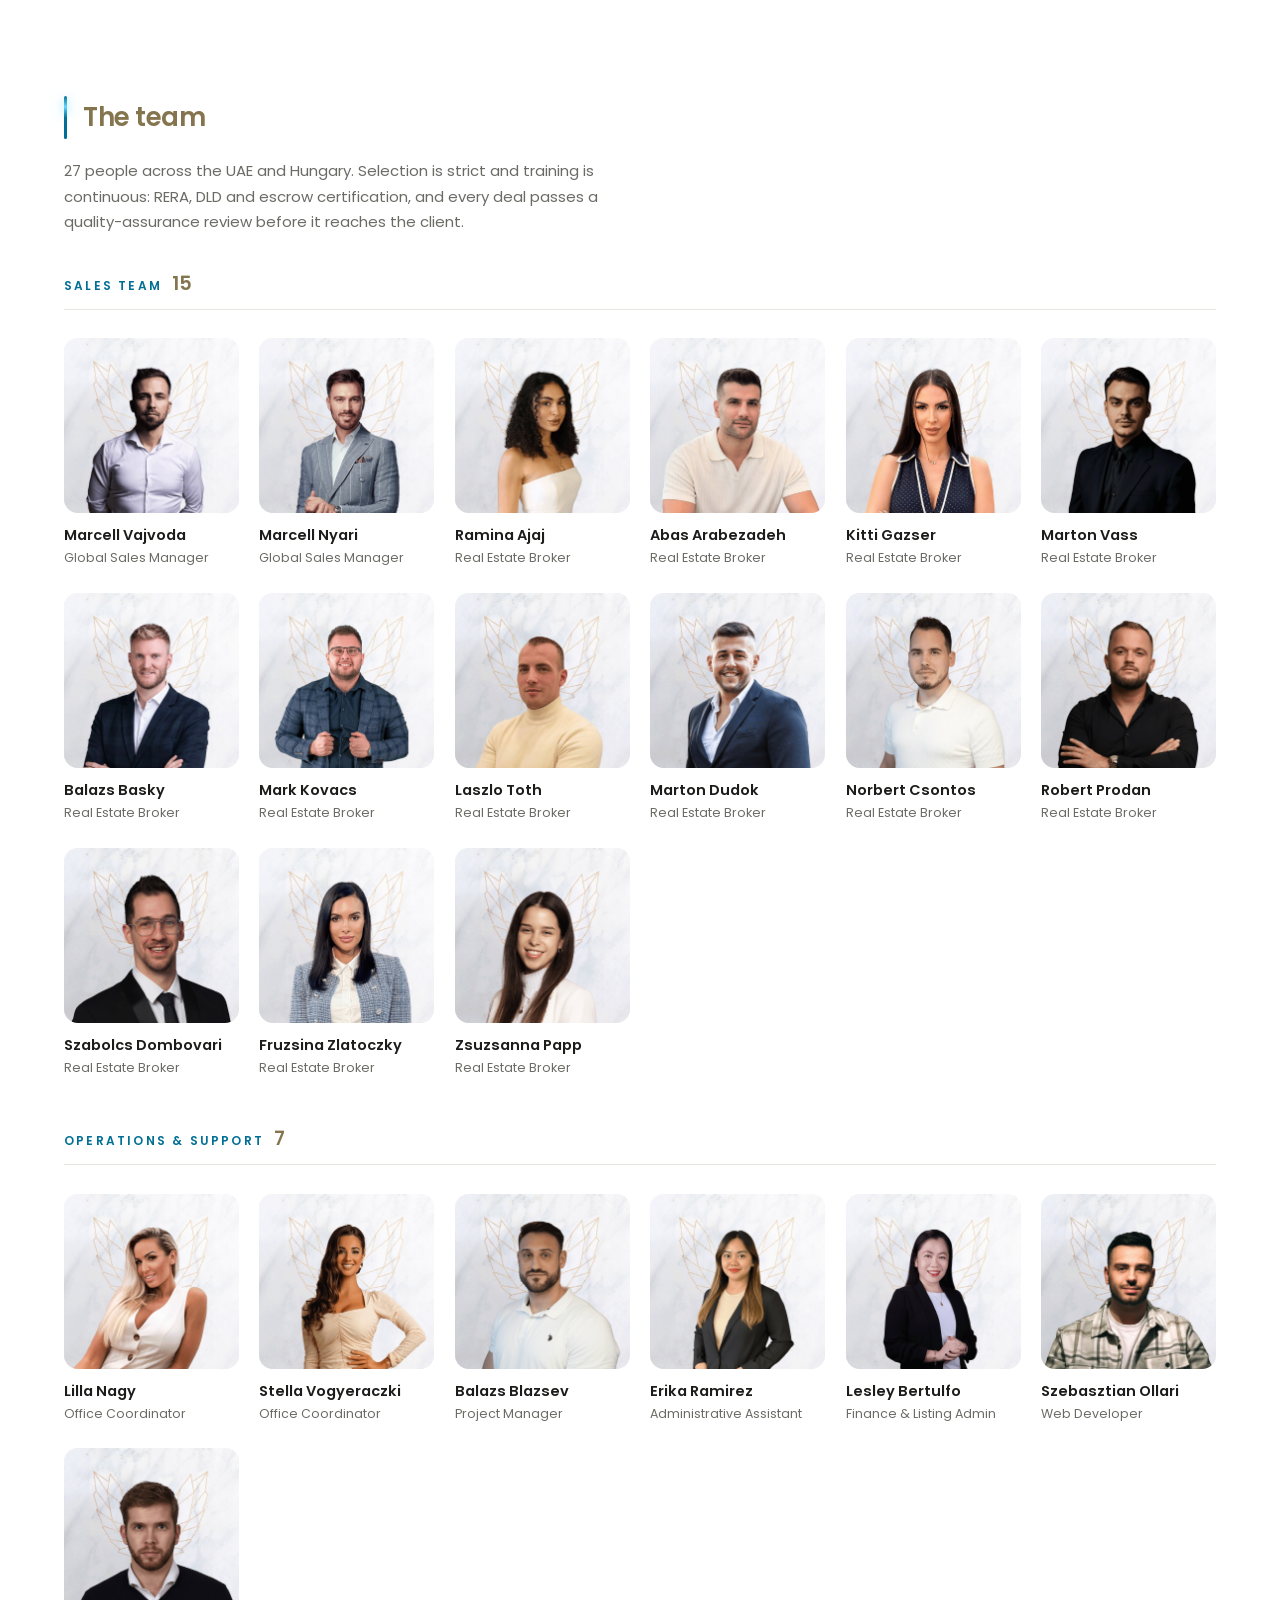
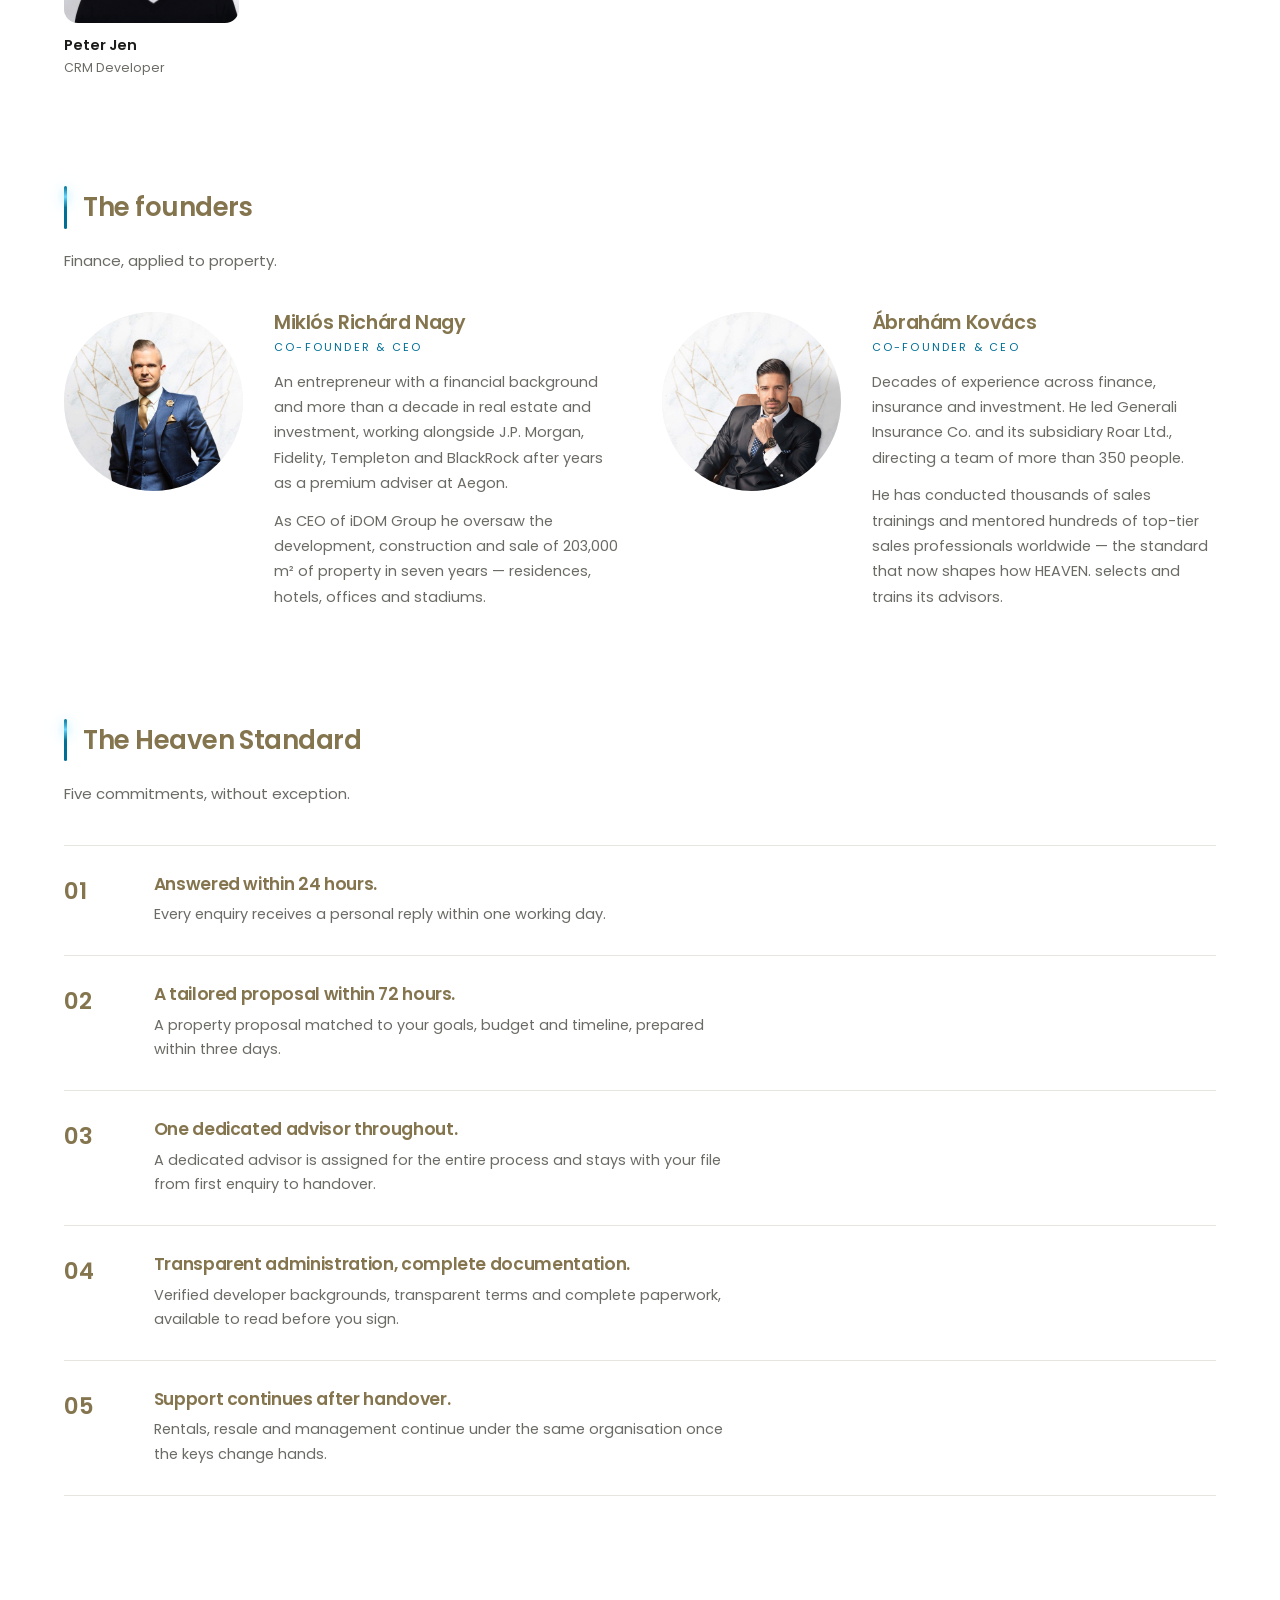
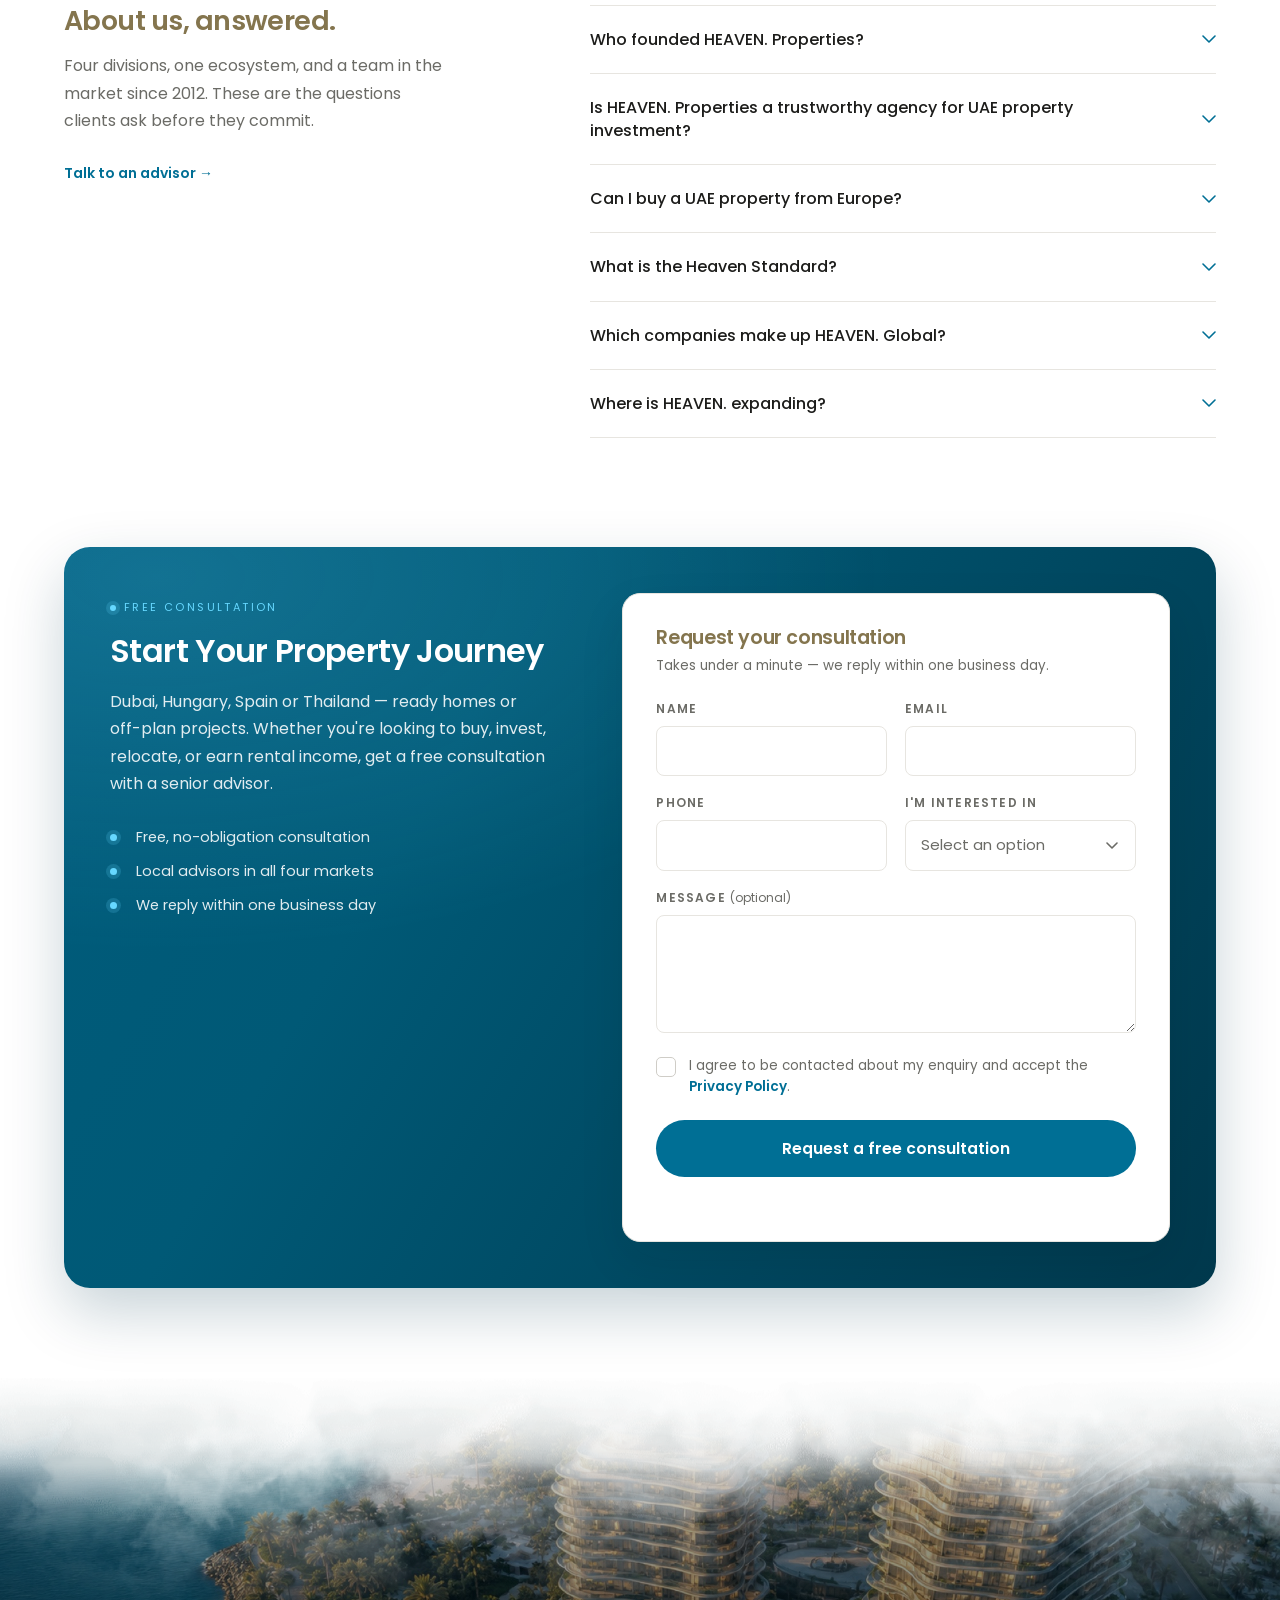
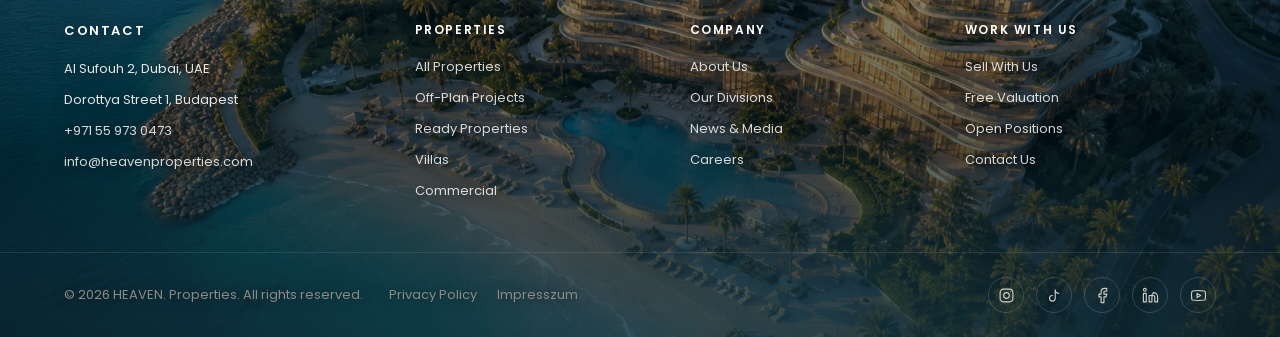
==== commit 31aa3384: "Collapse property filters behind a More filters button on mobile Co-Authored-By: Claude Opus 5 <nore" ====
--- a/about.html
+++ b/about.html
@@ -8,7 +8,7 @@
 <link rel="preconnect" href="https://fonts.googleapis.com">
 <link rel="preconnect" href="https://fonts.gstatic.com" crossorigin>
 <link href="https://fonts.googleapis.com/css2?family=Poppins:wght@300;400;500;600;700&family=Caveat:wght@500;600&display=swap" rel="stylesheet">
-<link rel="stylesheet" href="assets/styles.css?v=208">
+<link rel="stylesheet" href="assets/styles.css?v=209">
 </head>
 <body>
 
--- a/assets/styles.css
+++ b/assets/styles.css
@@ -3334,6 +3334,41 @@
 @media(max-width:440px){
   .filter-search, .budget-field{grid-column:auto;}
 }
+/* Mobil szűrő: alapból csak a Location + "More filters" gomb – a találatok
+   így rögtön a hajtás fölé kerülnek. Desktopon a gomb nem látszik, a
+   burkoló display:contents, vagyis a mezők a rács közvetlen elemei maradnak. */
+.filters-toggle{display:none;}
+.filters-more{display:contents;}
+.filter-search{order:-1;}          /* desktopon továbbra is a kereső az első */
+@media(max-width:680px){
+  .filters{grid-template-columns:minmax(0,1fr) auto; gap:12px; padding:14px;}
+  .filters-toggle{
+    display:inline-flex; align-items:center; gap:8px;
+    height:51px; padding:0 16px; cursor:pointer; white-space:nowrap;
+    border:1px solid var(--line); border-radius:8px; background:#fff; color:var(--ink);
+    font:inherit; font-size:14.5px; font-weight:600;
+    transition:border-color .25s ease, color .25s ease, box-shadow .25s ease;
+  }
+  .filters-toggle:hover{border-color:var(--accent); color:var(--accent);}
+  .filters-toggle[aria-expanded="true"]{
+    border-color:var(--accent); color:var(--accent); box-shadow:0 0 0 3px rgba(0,111,149,.12);
+  }
+  .filters-toggle:focus-visible{outline:2px solid var(--accent); outline-offset:2px;}
+  .filters-toggle svg{width:18px; height:18px; fill:none; stroke:currentColor; stroke-width:1.7; stroke-linecap:round;}
+  /* hány további szűrő él – zárt panelnél is látszik */
+  .filters-count{
+    display:inline-grid; place-items:center; min-width:20px; height:20px; padding:0 6px;
+    border-radius:999px; background:var(--accent); color:#fff;
+    font-size:12px; font-weight:600; line-height:1;
+  }
+  .filters-more{
+    display:none; grid-column:1 / -1;
+    grid-template-columns:minmax(0,1fr); gap:16px;
+    margin-top:4px; padding-top:16px; border-top:1px solid var(--line);
+  }
+  .filters.is-open .filters-more{display:grid;}
+  .filters-more .filter-search, .filters-more .budget-field{grid-column:auto;}
+}
 @media(max-width:680px){
   .prop-grid{grid-template-columns:1fr; gap:32px;}
   .results-bar{align-items:flex-start;}
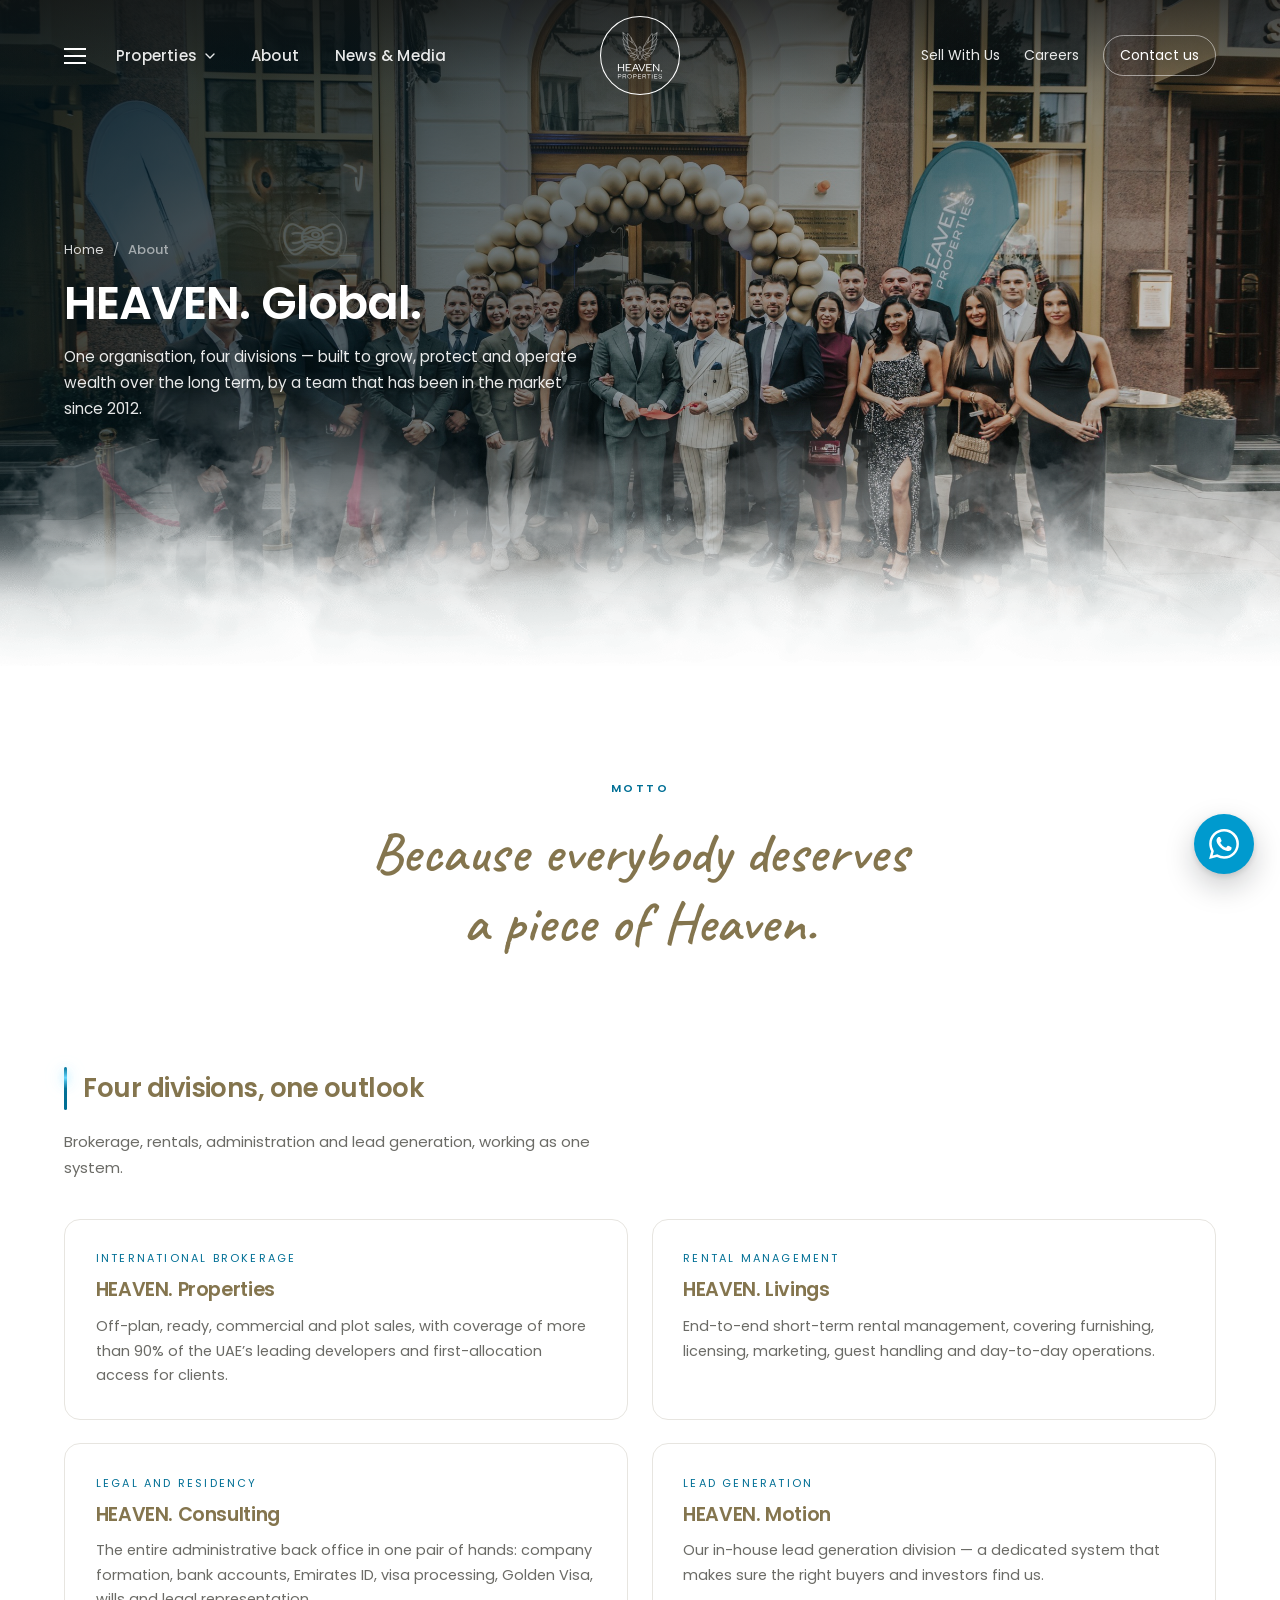
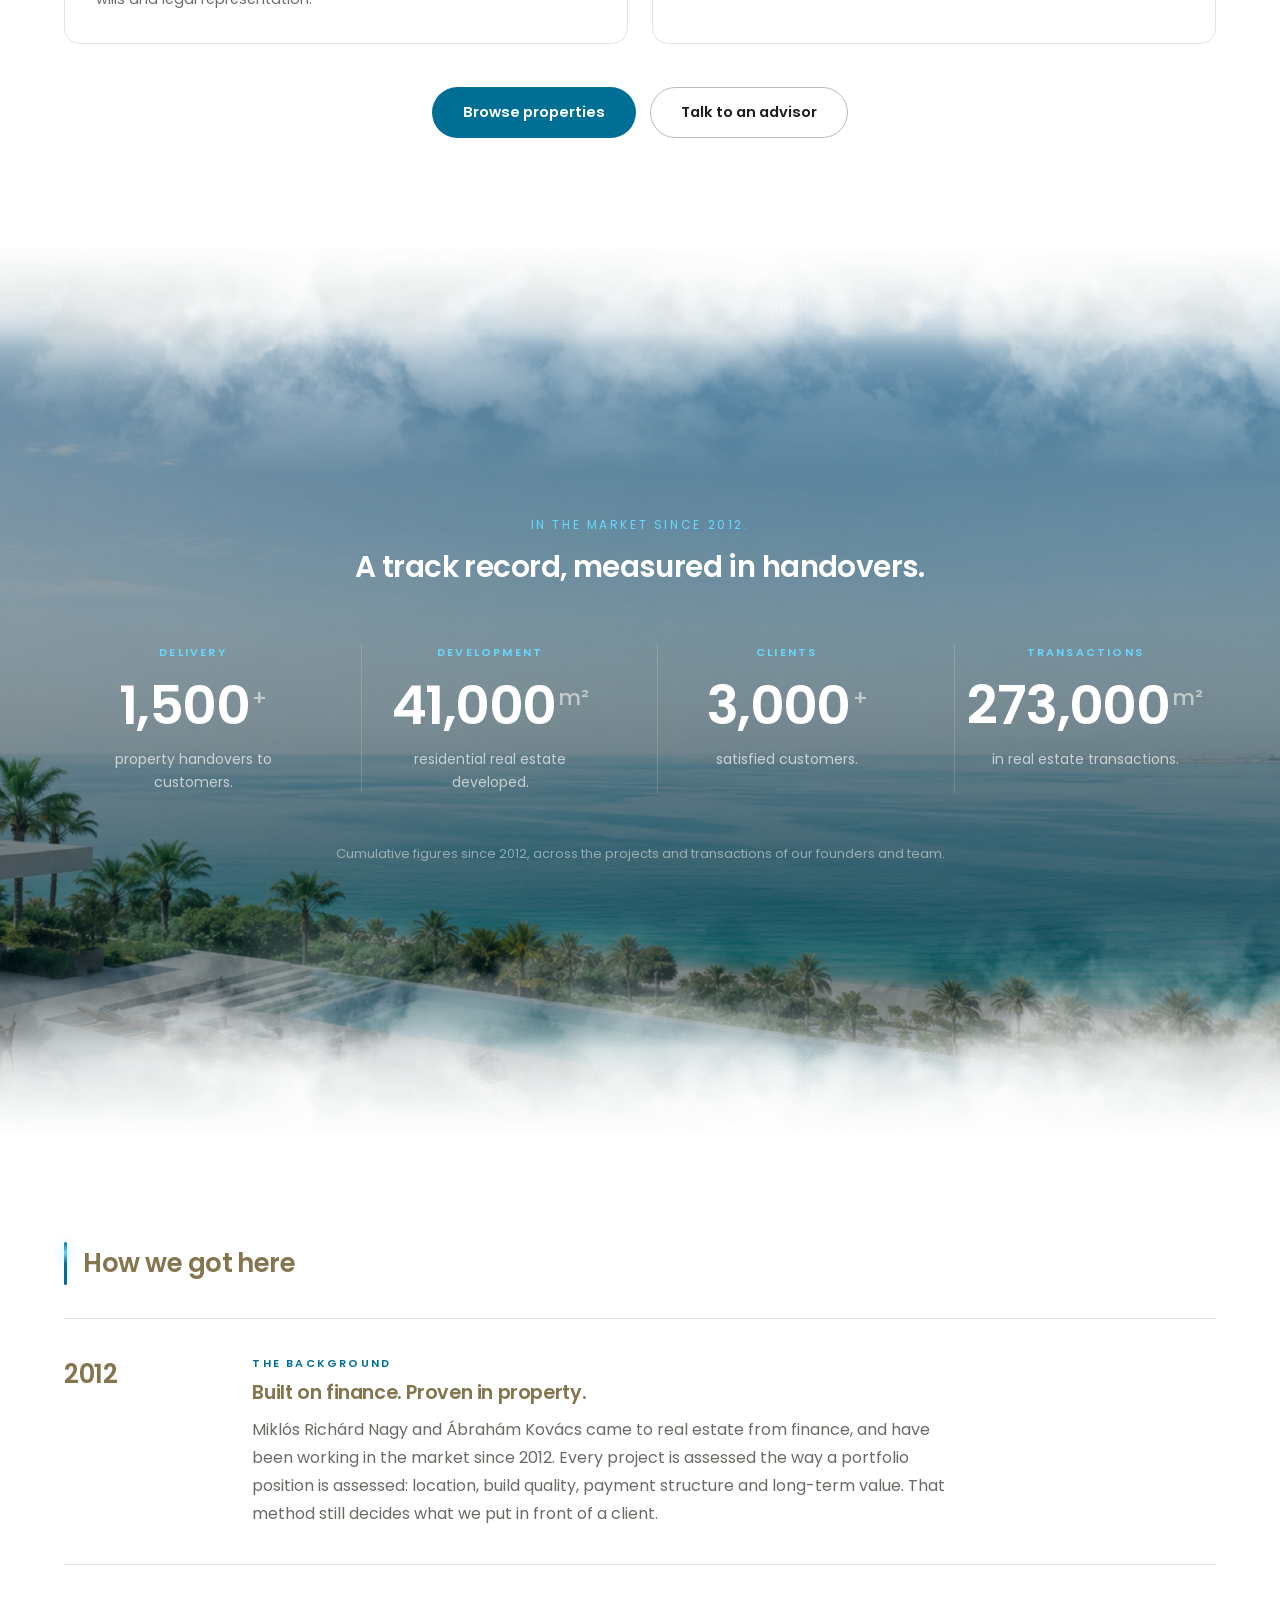
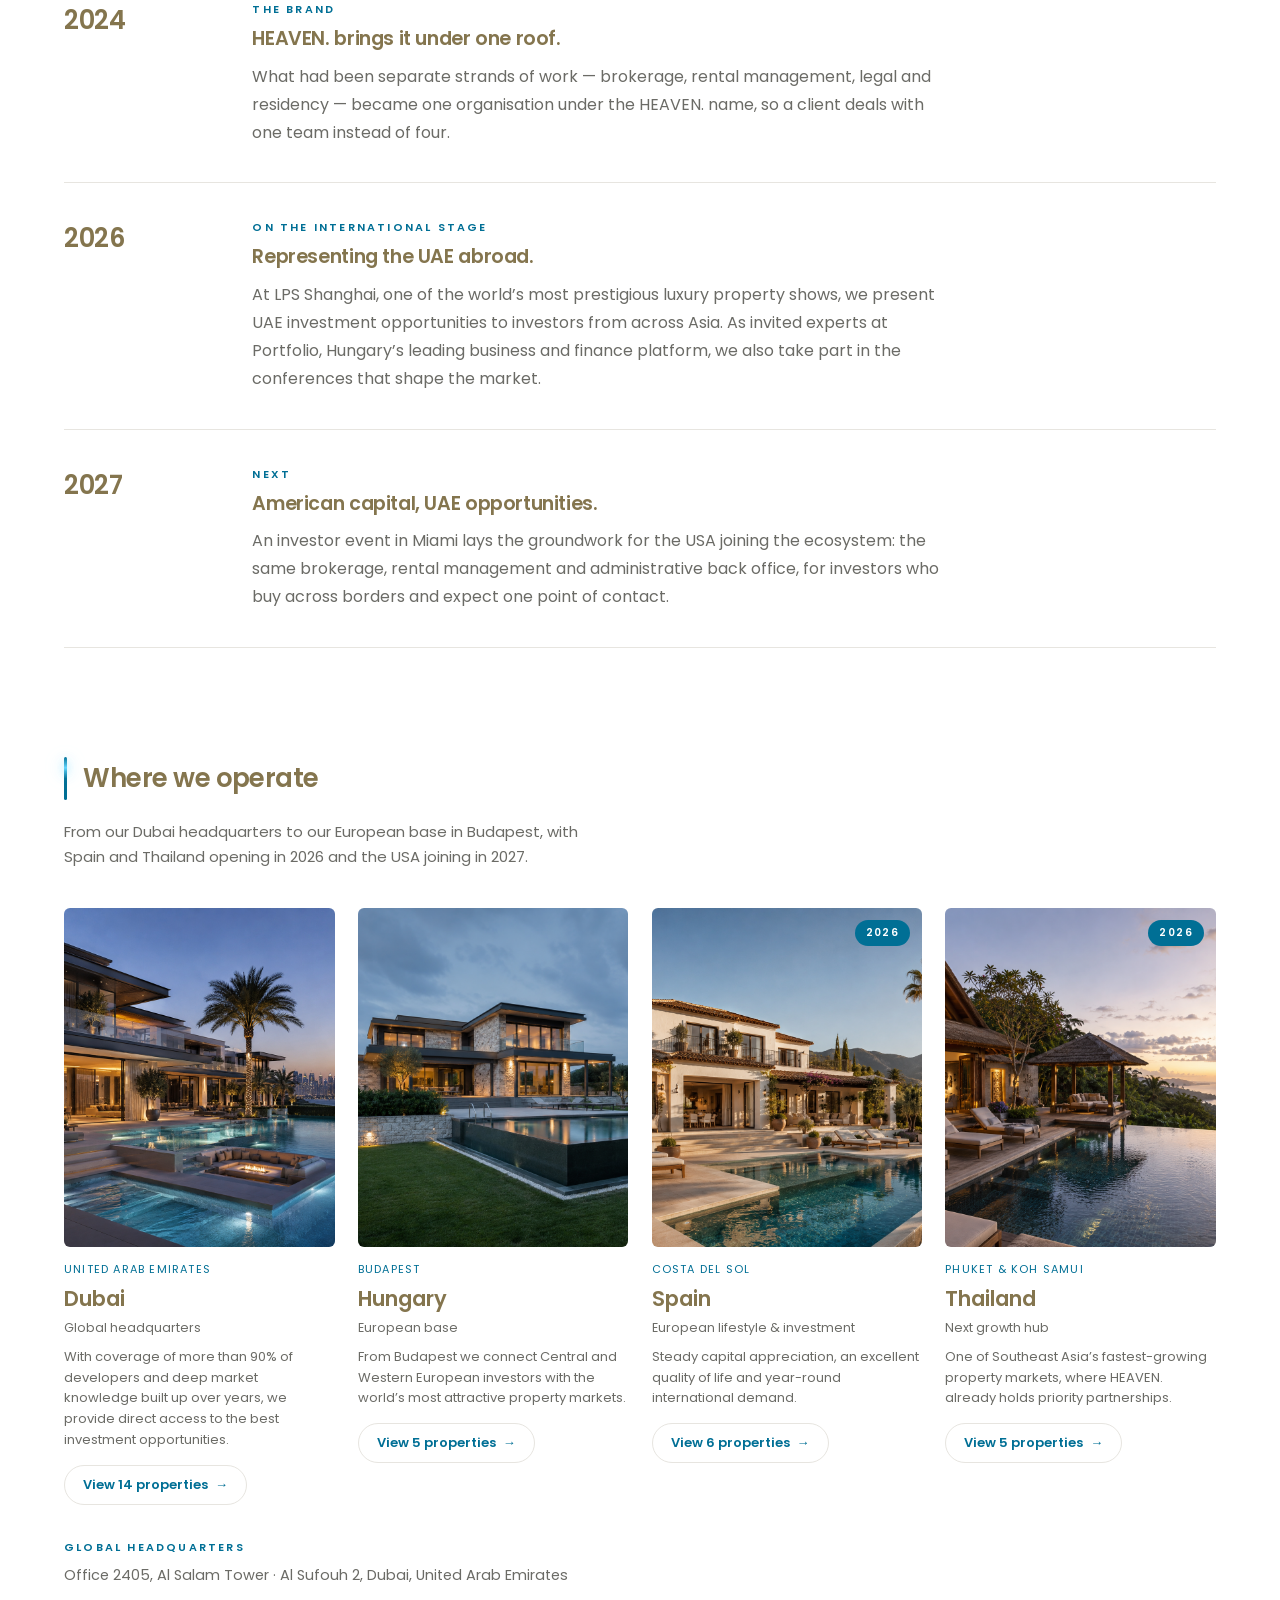
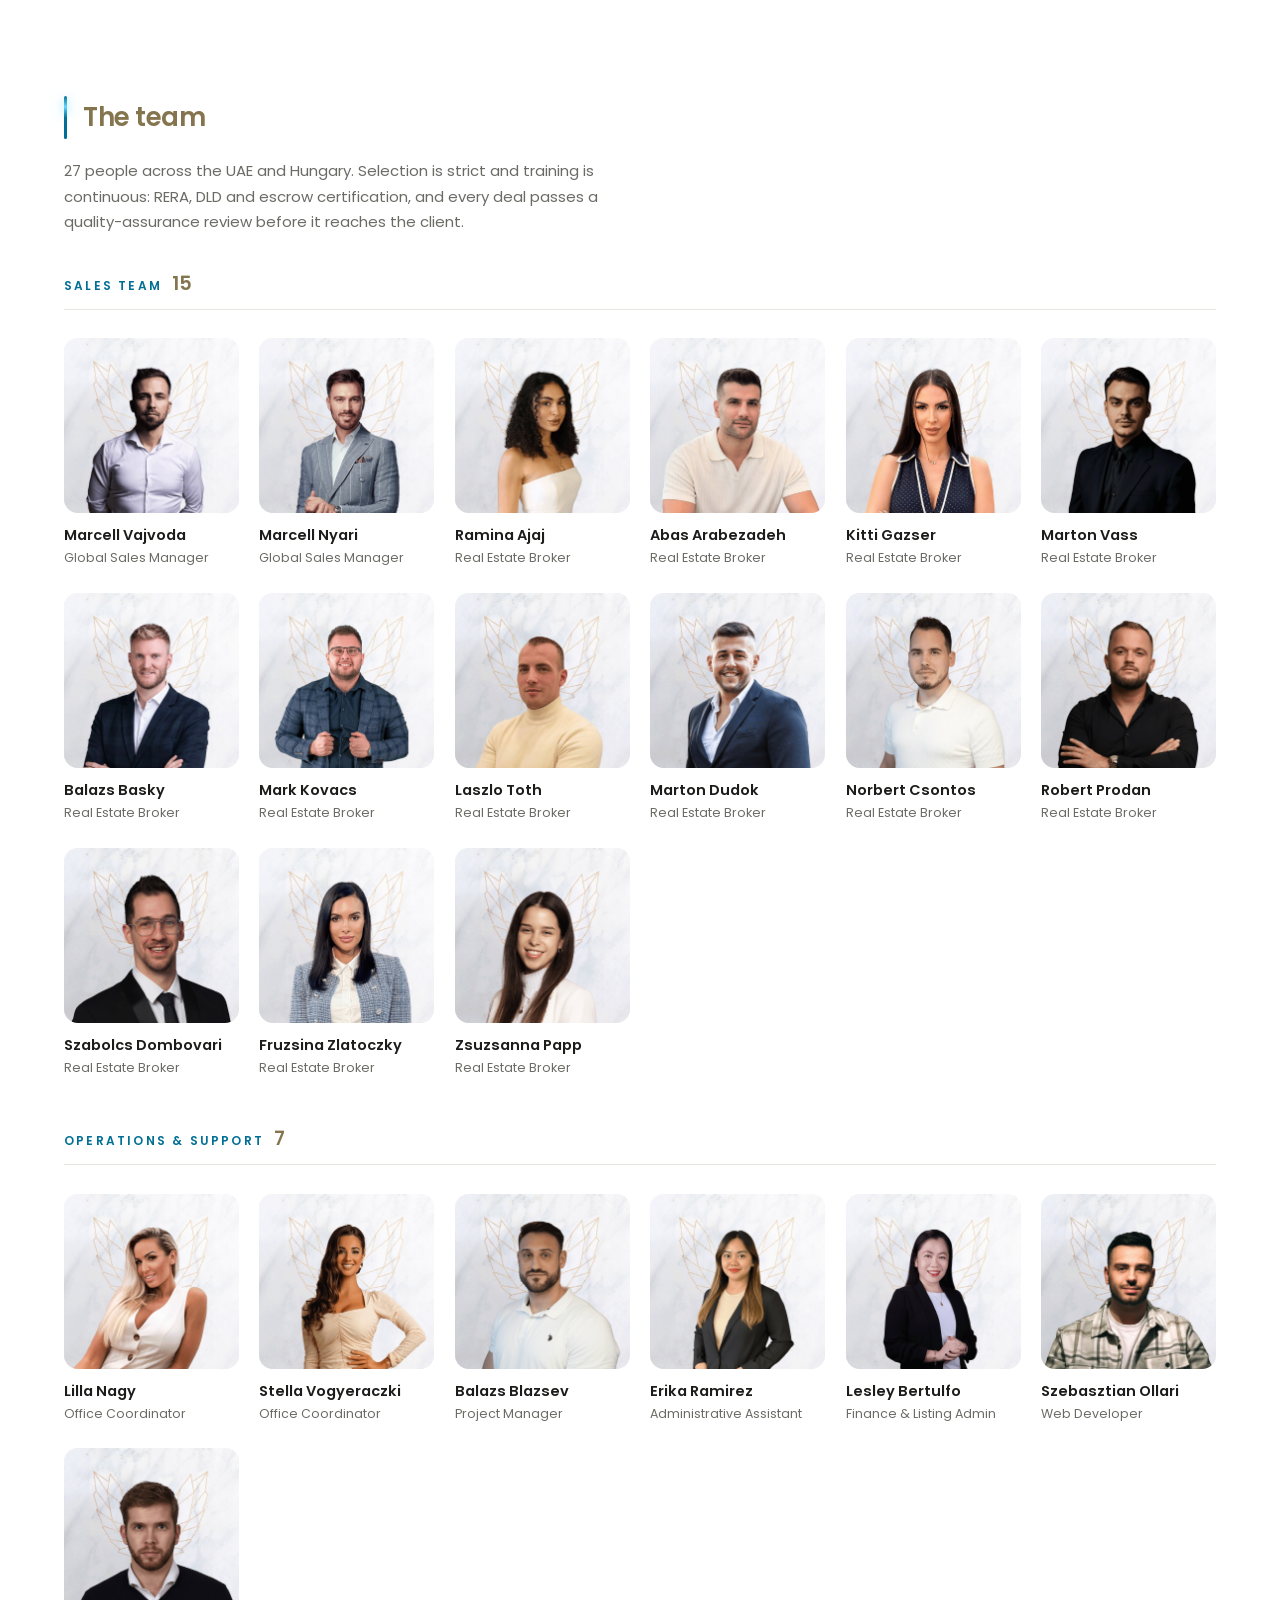
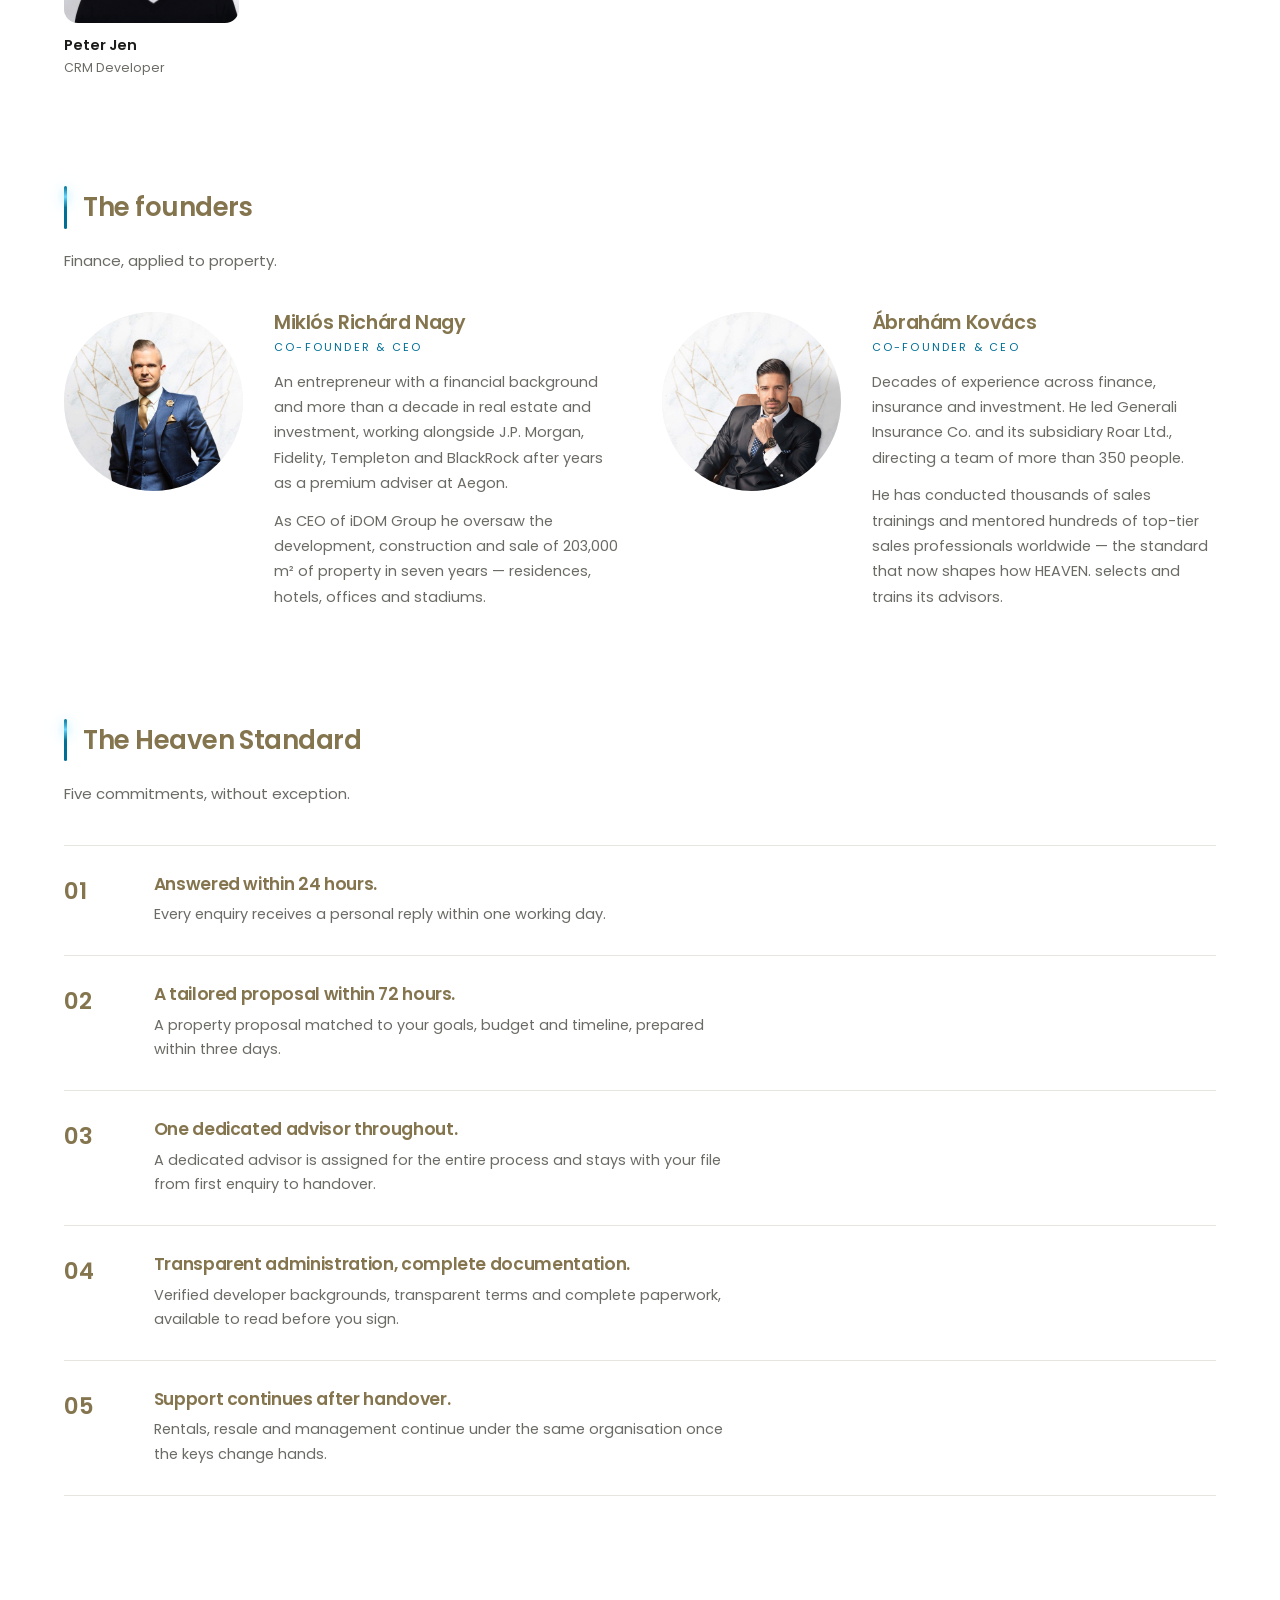
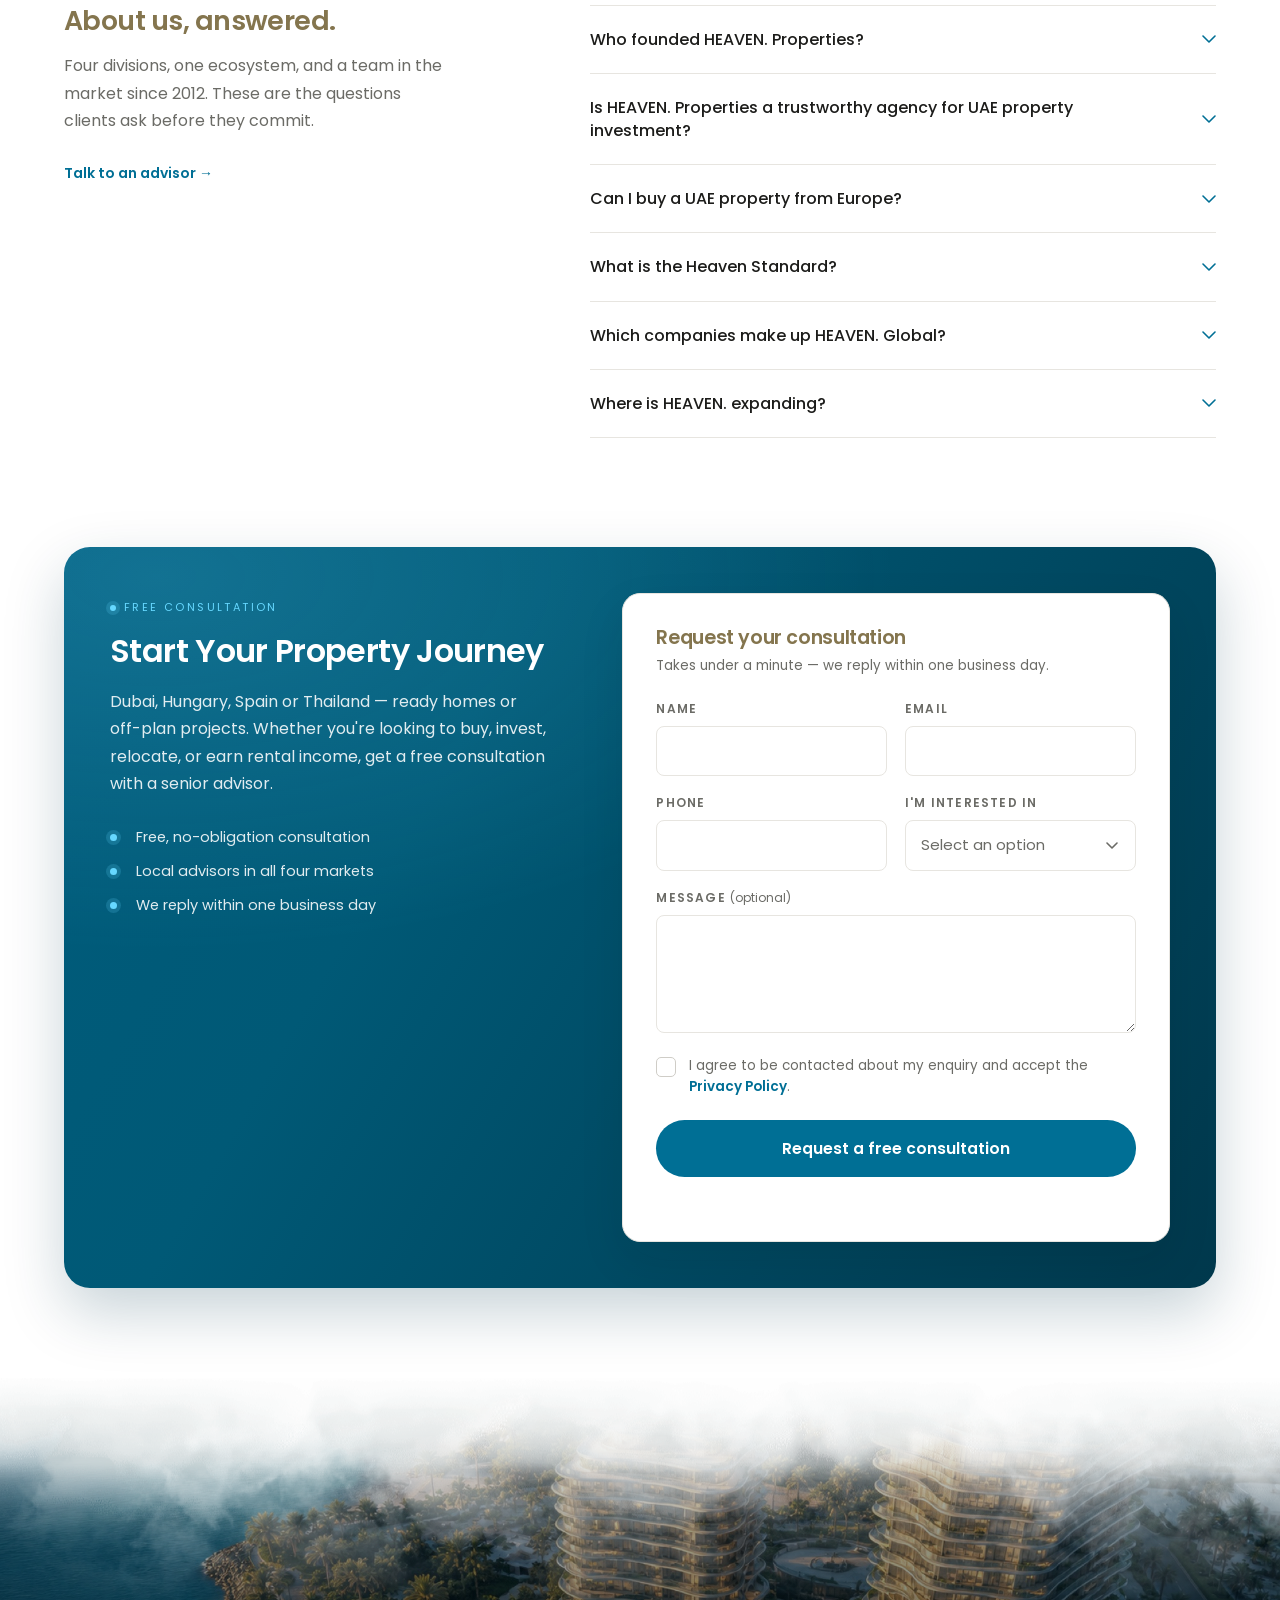
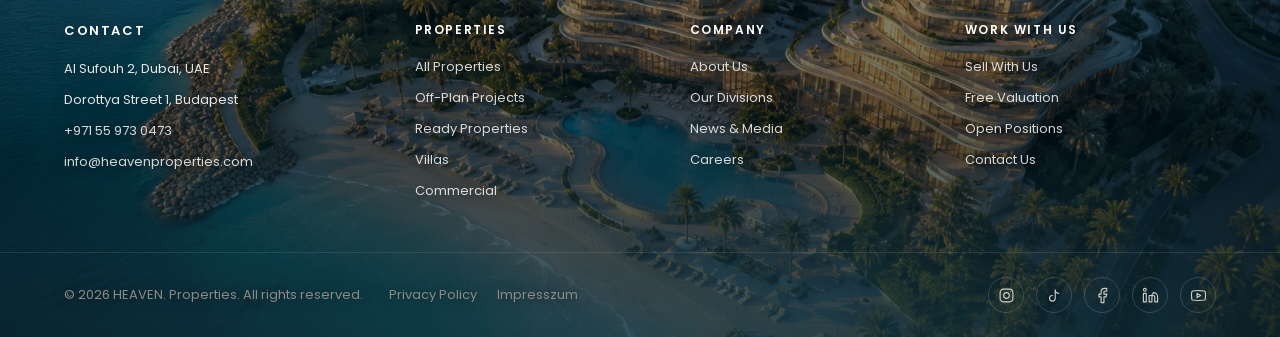
==== commit d7c2b439: "Hide duplicate agent card buttons when the mobile action bar is shown Co-Authored-By: Claude Opus 5 " ====
--- a/about.html
+++ b/about.html
@@ -8,7 +8,7 @@
 <link rel="preconnect" href="https://fonts.googleapis.com">
 <link rel="preconnect" href="https://fonts.gstatic.com" crossorigin>
 <link href="https://fonts.googleapis.com/css2?family=Poppins:wght@300;400;500;600;700&family=Caveat:wght@500;600&display=swap" rel="stylesheet">
-<link rel="stylesheet" href="assets/styles.css?v=209">
+<link rel="stylesheet" href="assets/styles.css?v=210">
 </head>
 <body>
 
--- a/assets/styles.css
+++ b/assets/styles.css
@@ -3494,6 +3494,9 @@
 
 @media(max-width:1000px){
   .has-action-bar .action-bar{display:flex;}
+  /* az alsó sáv végig ott van (Message / Call), a kártyán ugyanez a két gomb
+     csak ismétlés volna */
+  .has-action-bar .agent-actions{display:none;}
   /* a sáv kitakarná a footer alját – a sötét háttér nyúljon alá */
   .has-action-bar footer.site-footer{
     padding-bottom:calc(74px + env(safe-area-inset-bottom, 0px));
